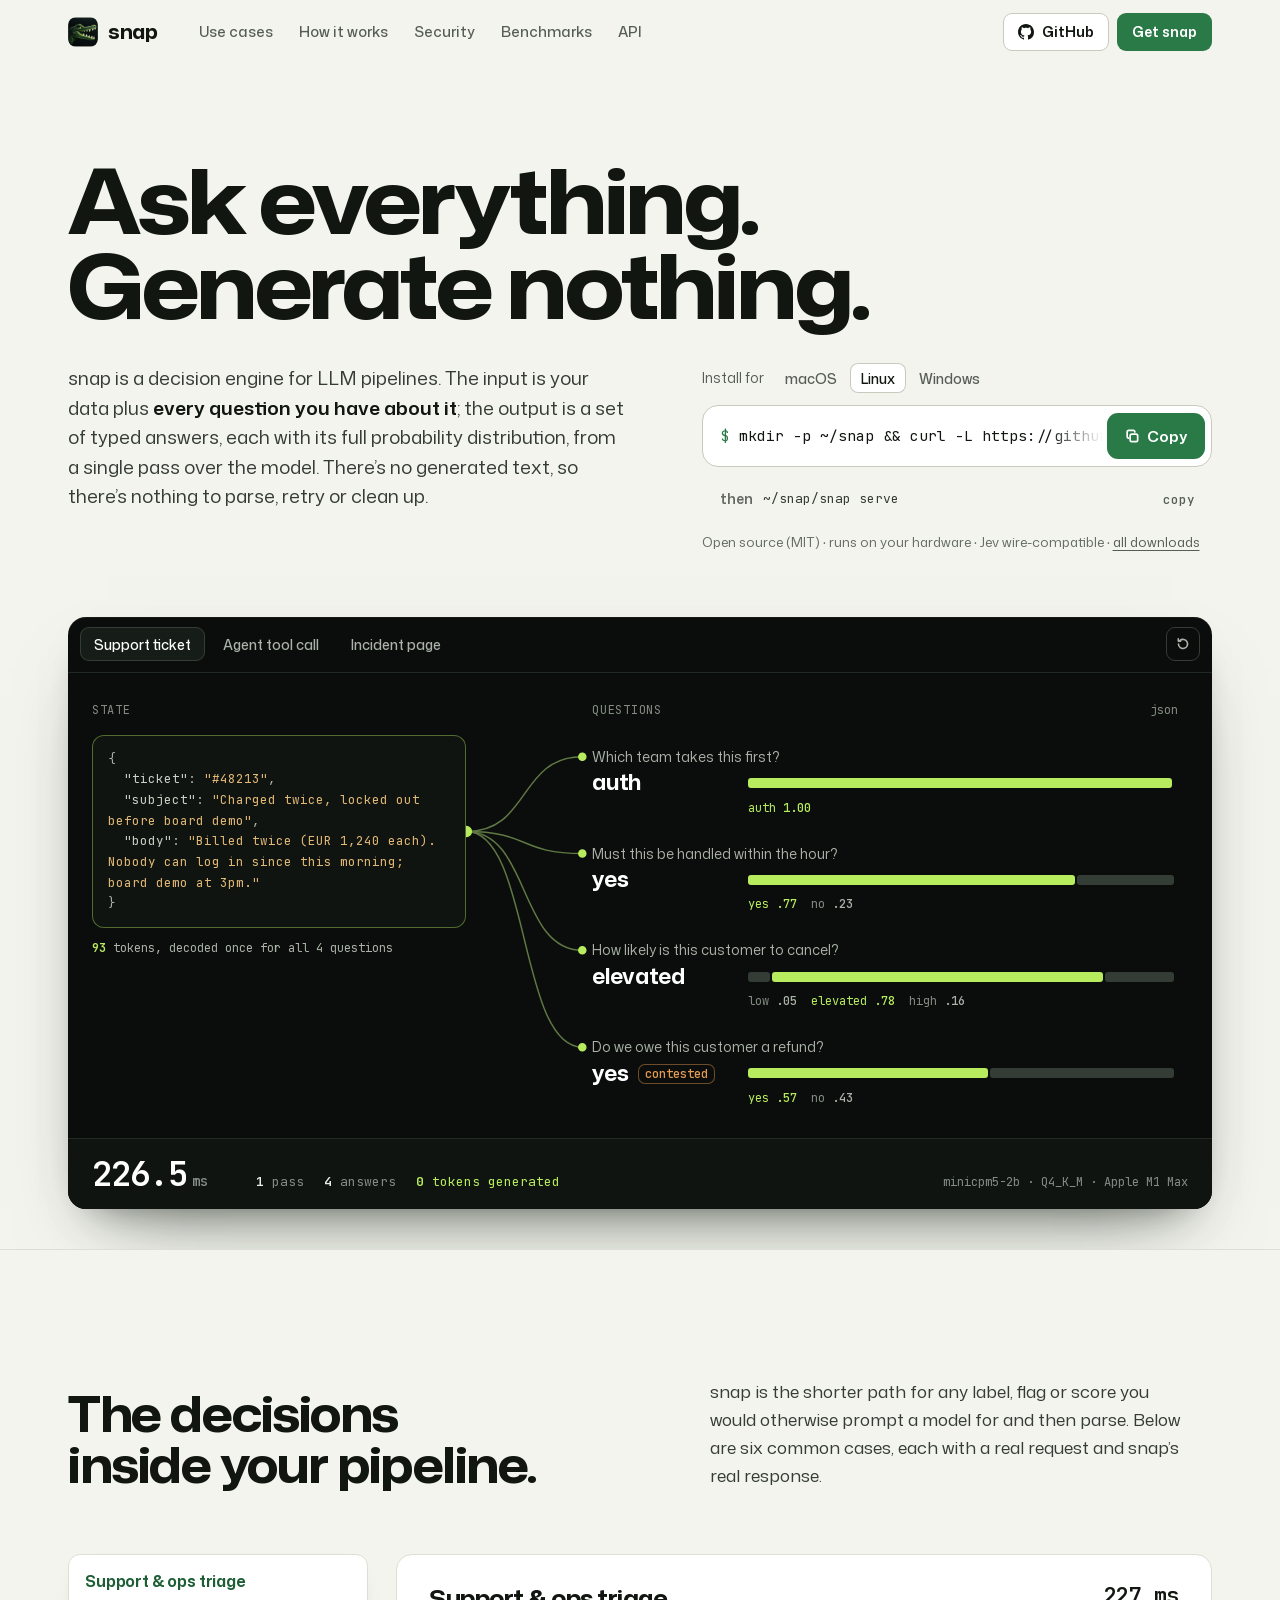
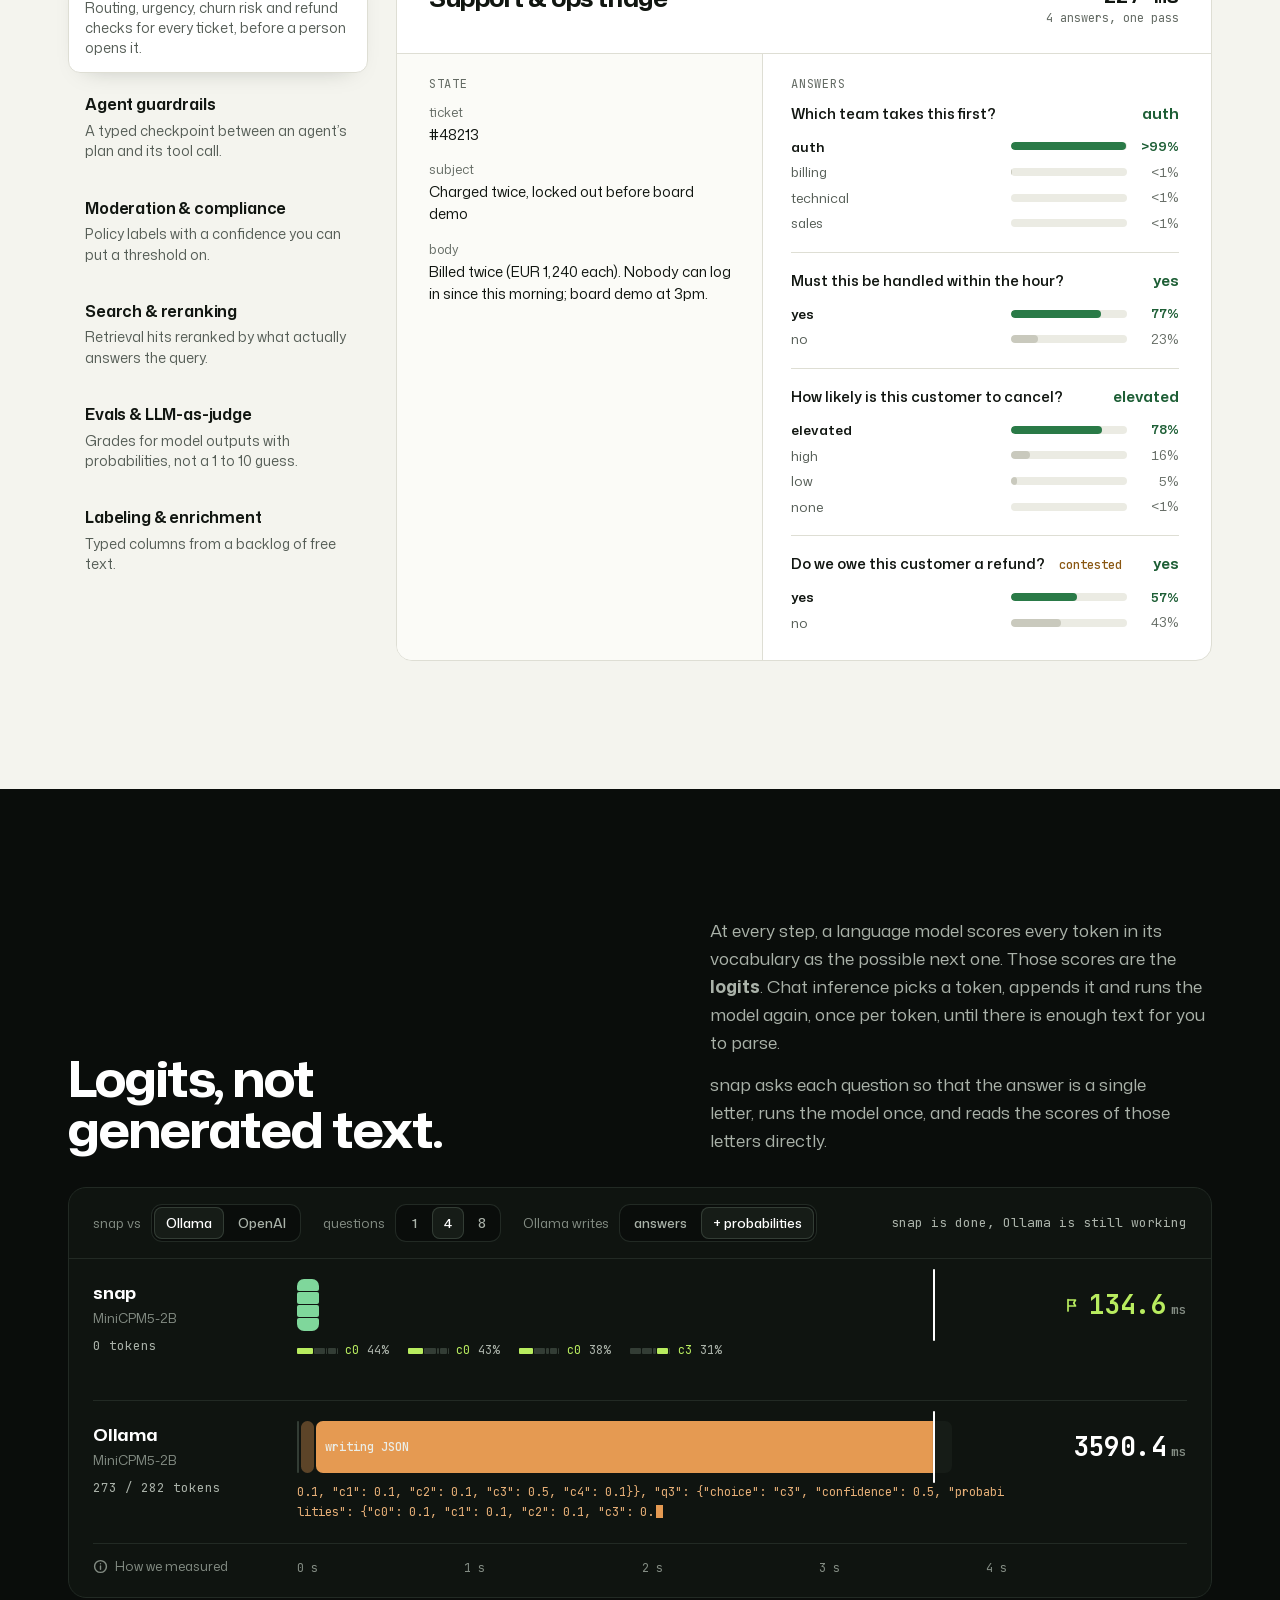
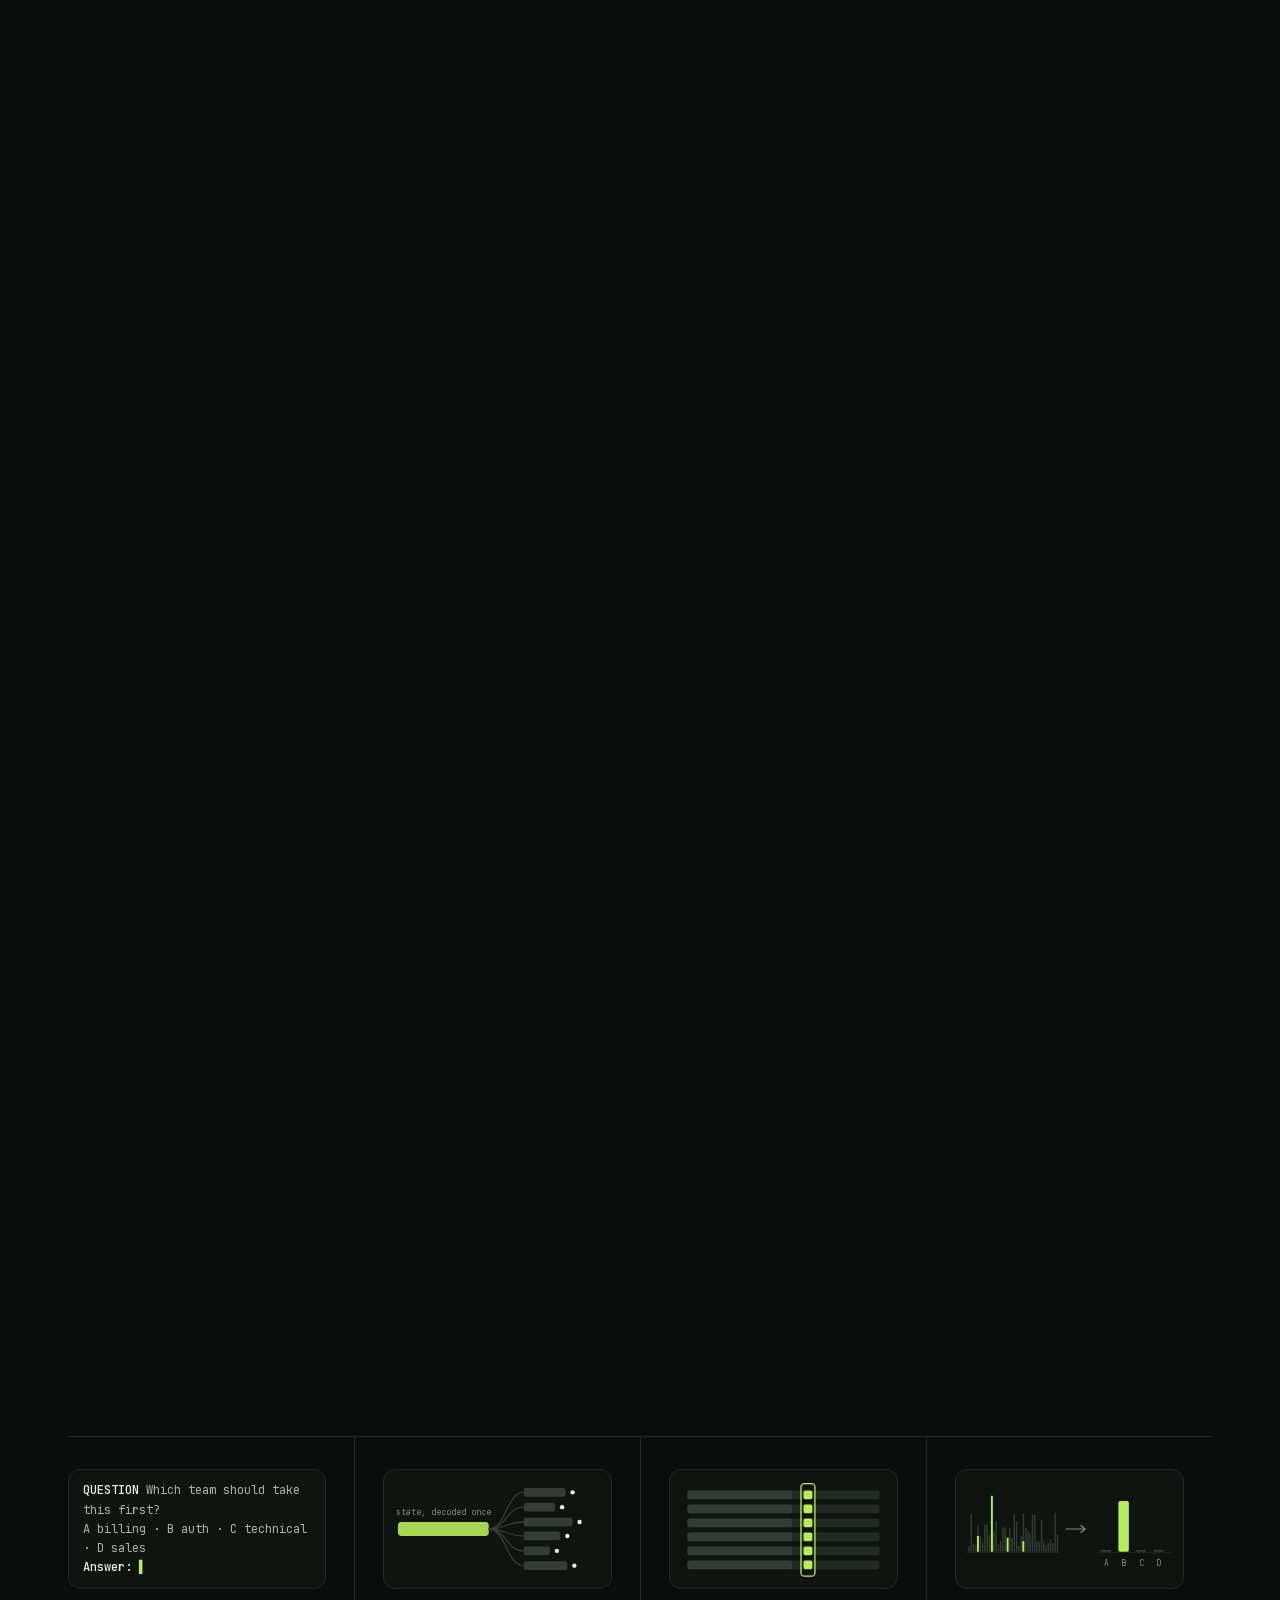
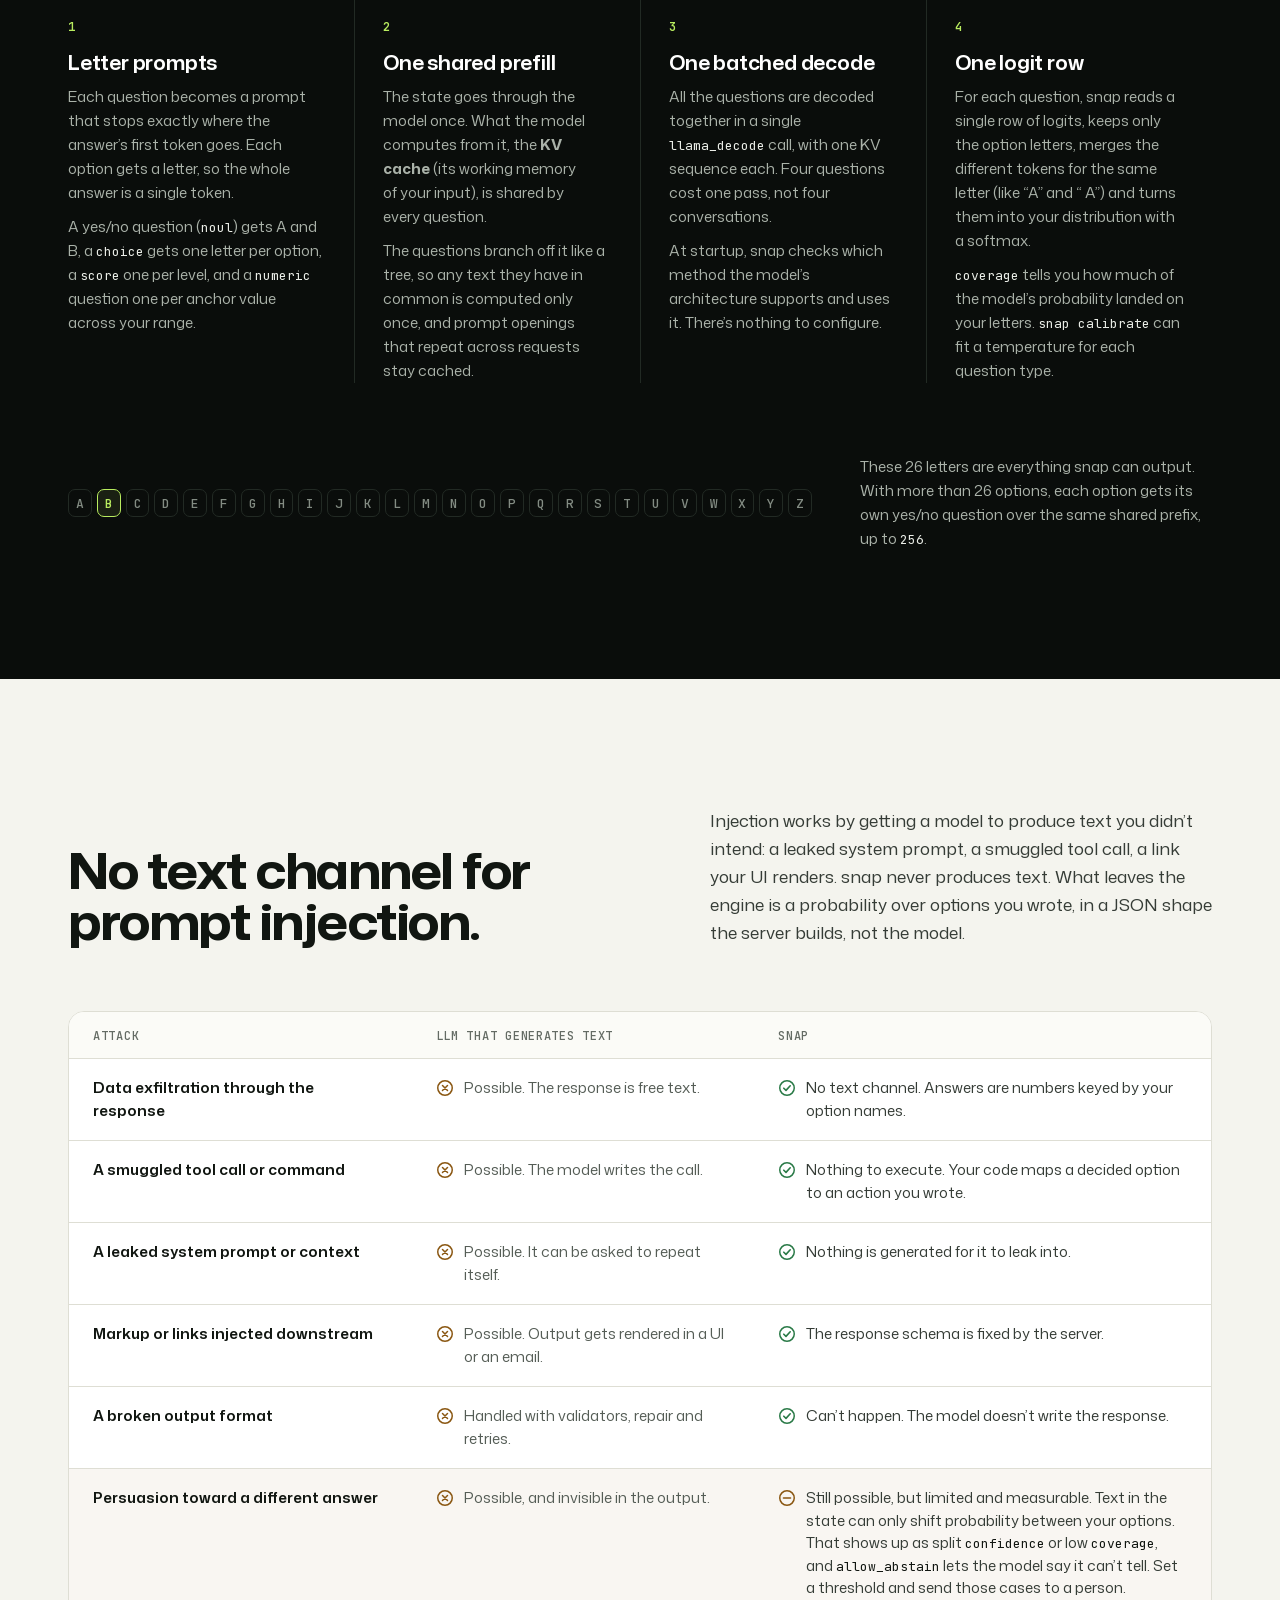
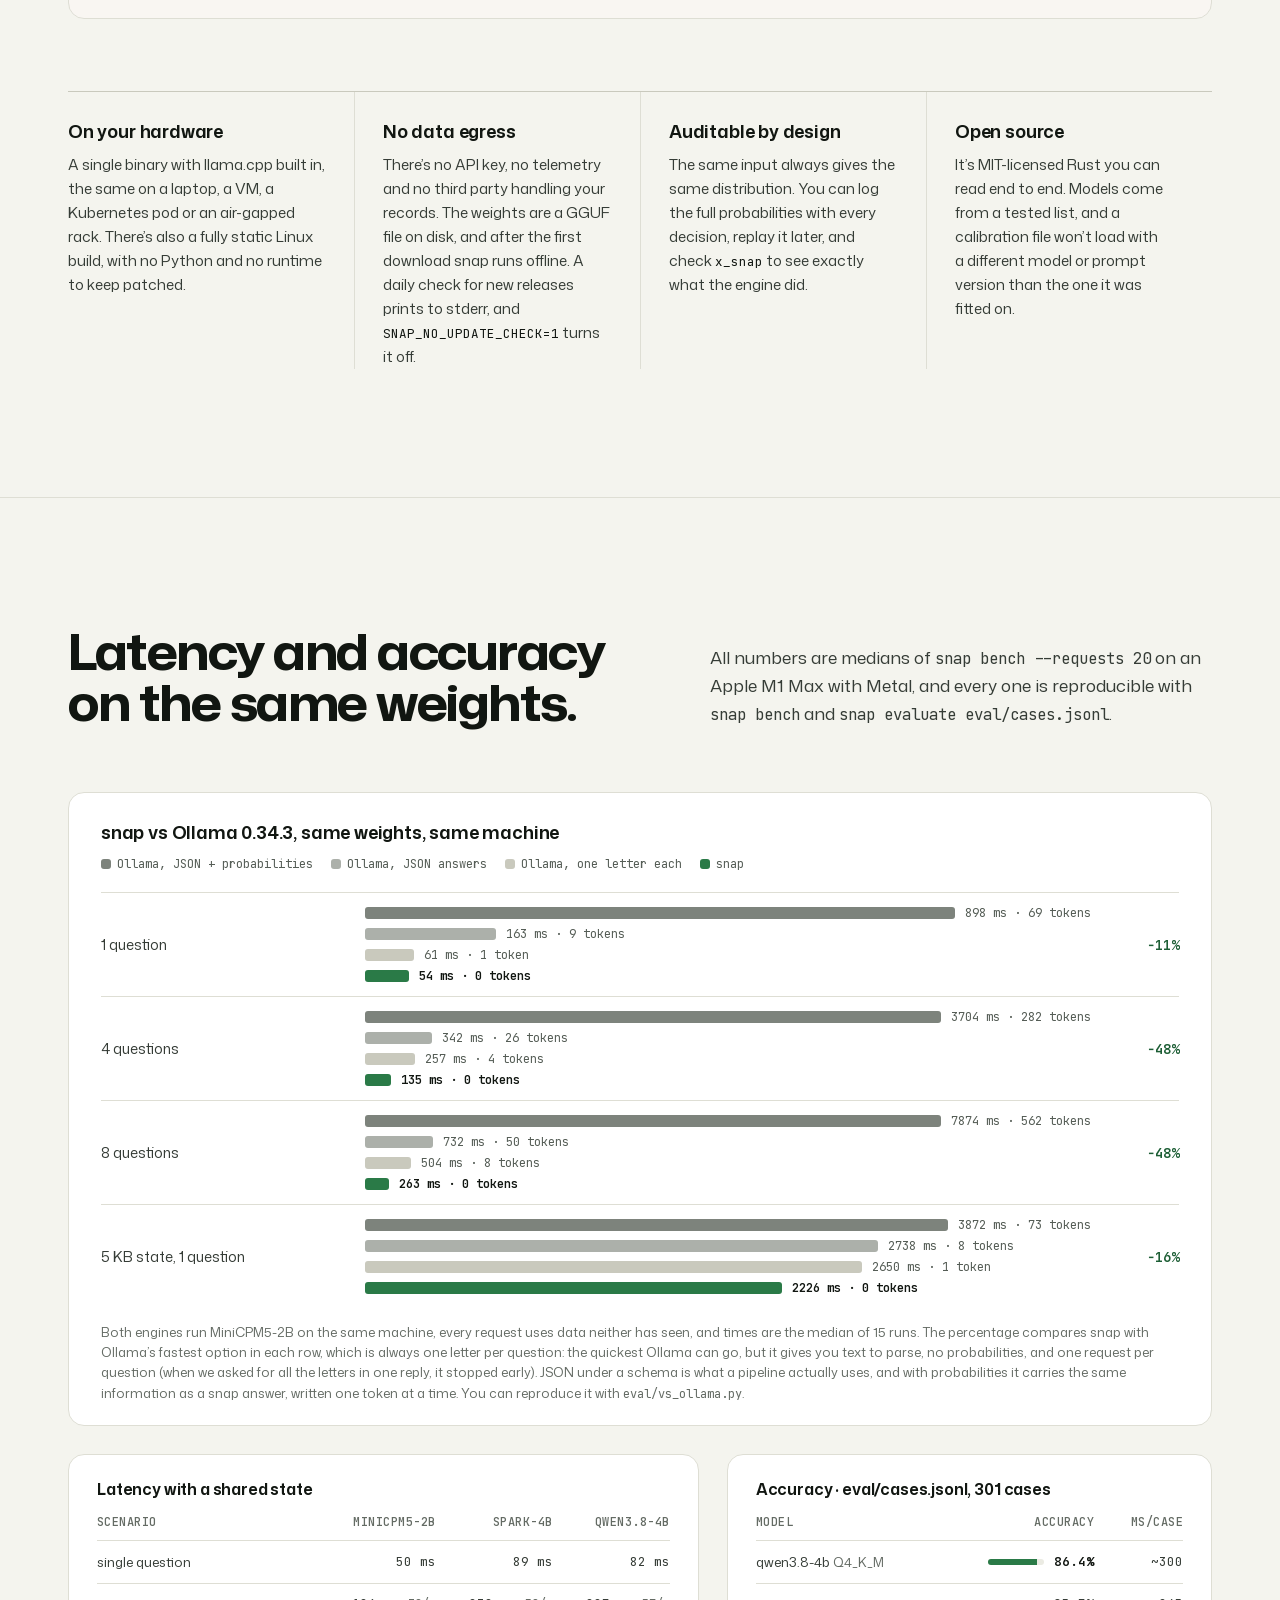
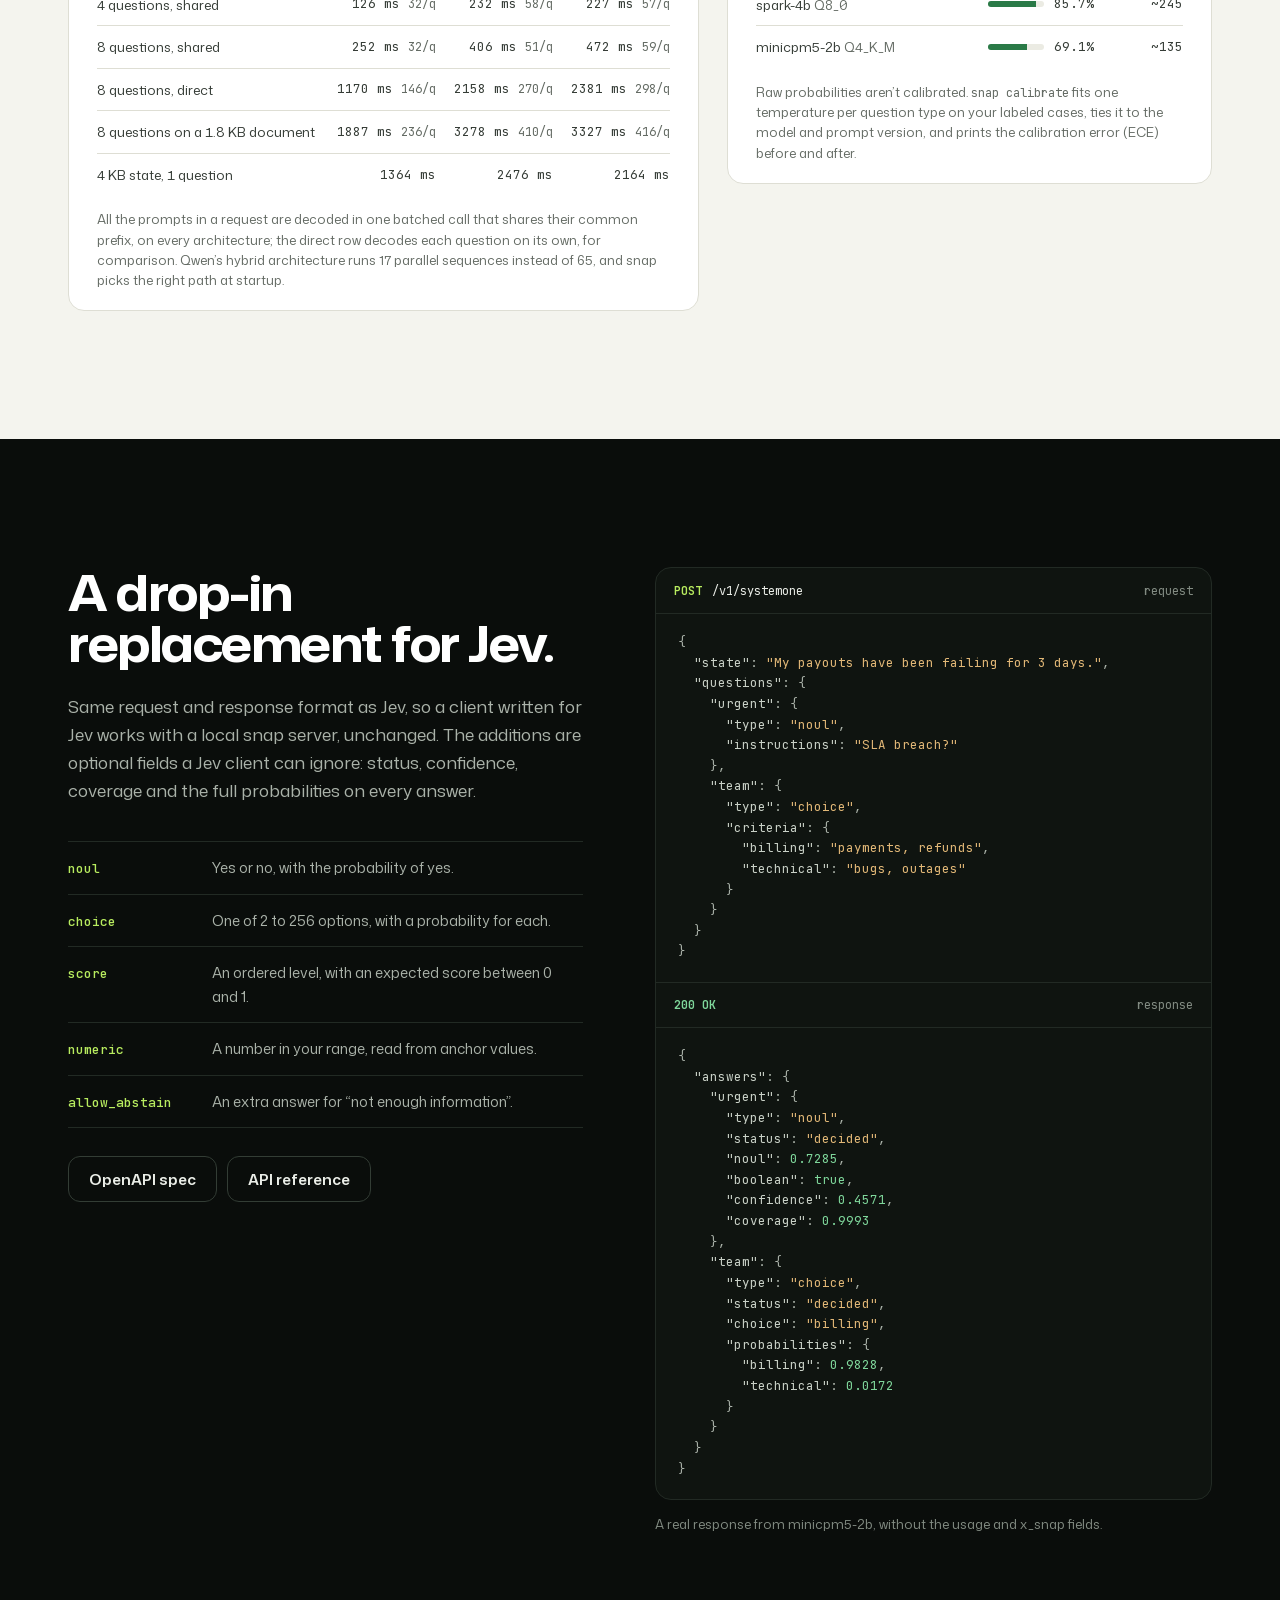
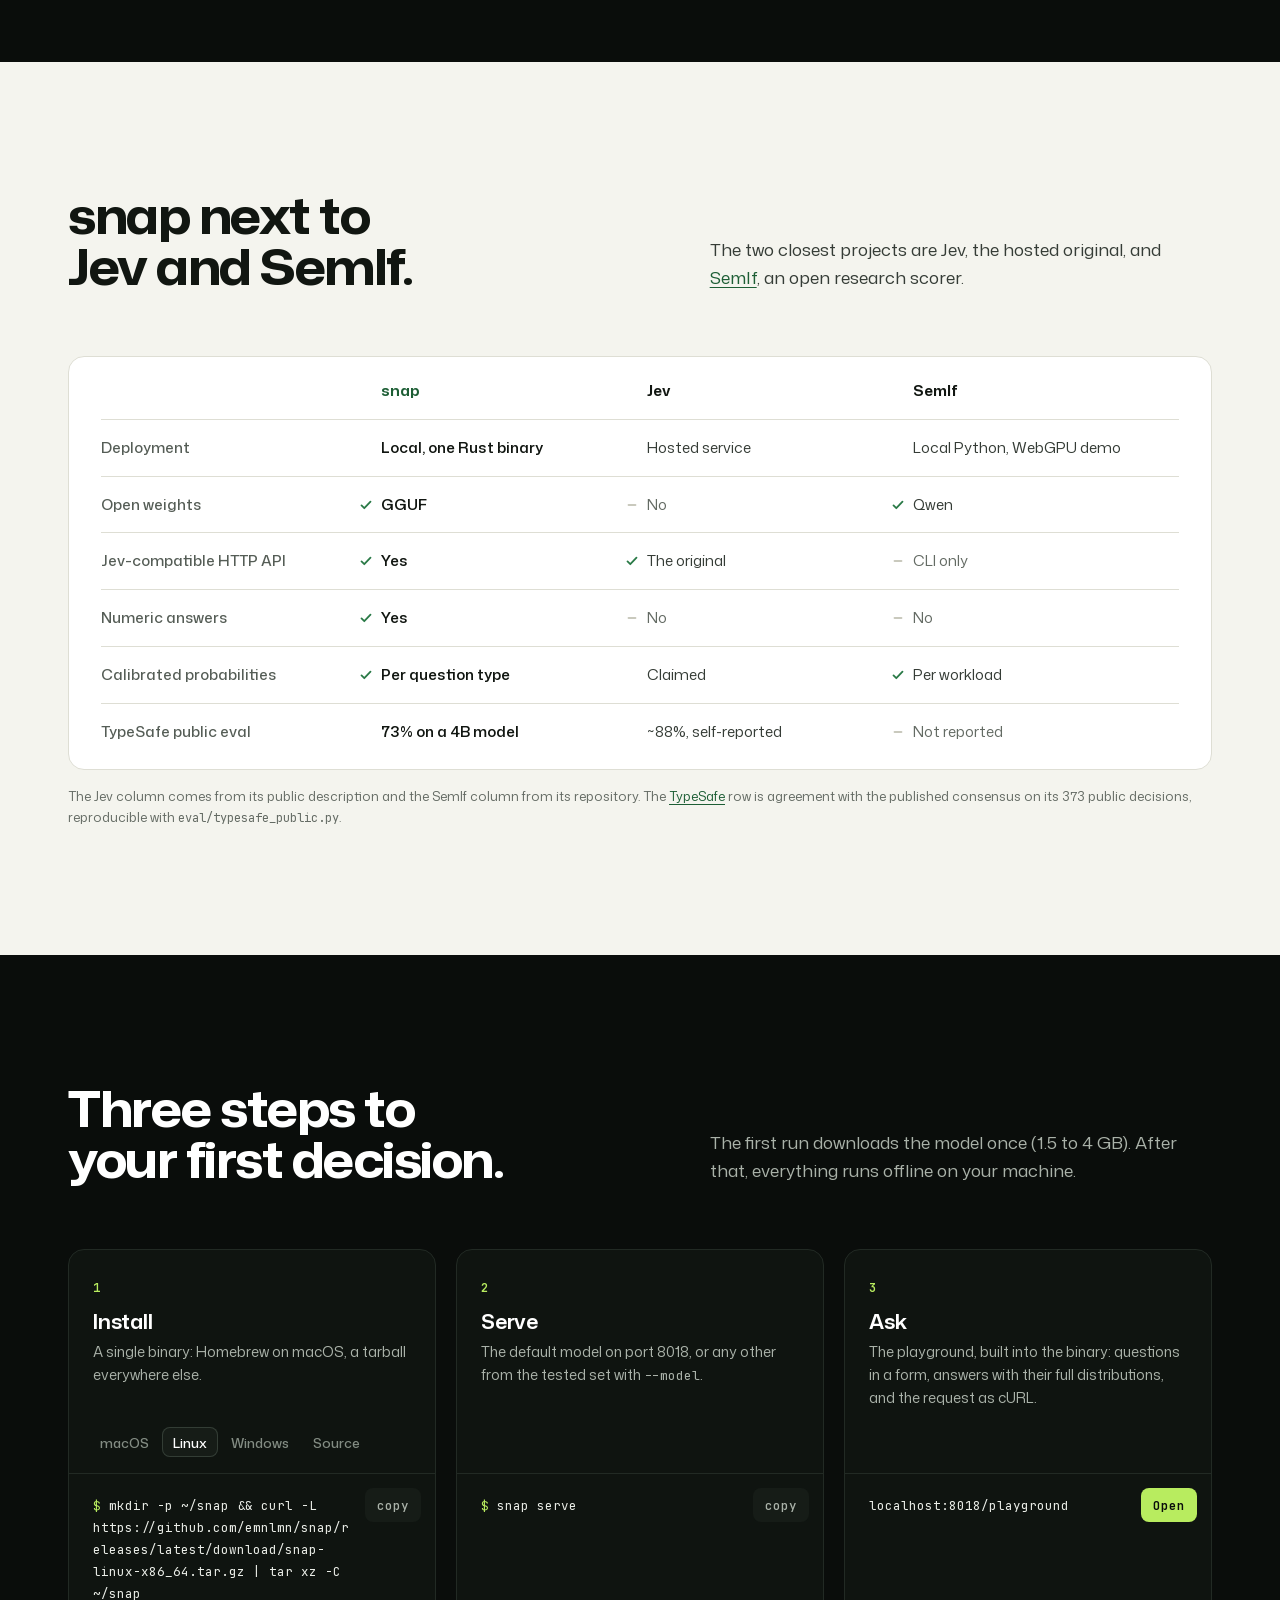
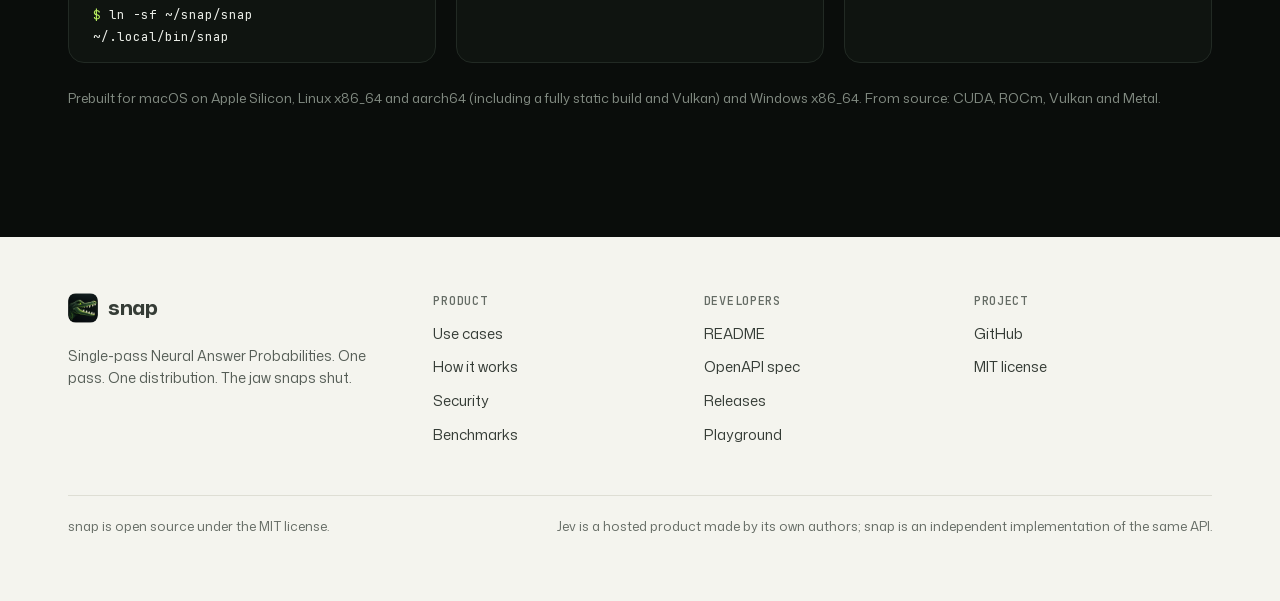
==== docs/index.html @ 2d5bb073 "site: accuracy on the merged eval/cases.jsonl — one column of real numbers, not base/edge tiers" ====
<!doctype html>
<html lang="en">
<head>
<meta charset="utf-8">
<meta name="viewport" content="width=device-width, initial-scale=1">
<meta name="color-scheme" content="light">
<meta name="theme-color" content="#f4f4ee">
<title>snap · Ask everything. Generate nothing.</title>
<meta name="description" content="snap is a local decision engine for LLM pipelines: typed answers to every question about your data, each with a full probability distribution, from a single pass and with no generated text. Jev-compatible and open source.">
<meta property="og:title" content="snap · Ask everything. Generate nothing.">
<meta property="og:description" content="Typed decisions from one pass over the model. Every answer is a probability distribution, nothing is generated, everything runs on your hardware.">
<meta property="og:image" content="https://emnlmn.github.io/snap/logo.png">
<meta property="og:type" content="website">
<link rel="icon" type="image/png" href="logo.png">
<link rel="preload" href="fonts/mona-sans-latin.woff2" as="font" type="font/woff2" crossorigin>
<link rel="preload" href="fonts/jetbrains-mono-latin.woff2" as="font" type="font/woff2" crossorigin>
<style>
@font-face {
  font-family: "Mona Sans";
  src: url("fonts/mona-sans-latin.woff2") format("woff2");
  font-weight: 200 900; font-stretch: 75% 125%; font-display: swap;
}
@font-face {
  font-family: "JetBrains Mono";
  src: url("fonts/jetbrains-mono-latin.woff2") format("woff2");
  font-weight: 400 700; font-display: swap;
}

:root {
  --paper: #f4f4ee;
  --paper-2: #ebebe3;
  --white: #ffffff;
  --line: #deded4;
  --line-hi: #c9c9bd;
  --text: #111611;
  --soft: #353c36;
  --muted: #555d56;
  --faint: #646b64;
  --green: #2a7a47;
  --green-deep: #1d5e35;
  --wash: color-mix(in srgb, var(--green) 9%, transparent);
  --edge: color-mix(in srgb, var(--green) 38%, transparent);
  --amber: #8a5712;
  --ink: #0a0d0b;
  --ink-2: #0f1410;
  --ink-3: #161c17;
  --ink-line: #222a24;
  --ink-hi: #333d35;
  --ink-text: #eaede7;
  --ink-soft: #aab2a9;
  --ink-faint: #838c83;
  --lime: #b8ec5f;
  --mint: #7fd79b;
  --sand: #e2b877;
  --heat: #e59a52;
  --sans: "Mona Sans", -apple-system, BlinkMacSystemFont, "Segoe UI", system-ui, sans-serif;
  --mono: "JetBrains Mono", ui-monospace, "SF Mono", Menlo, Consolas, monospace;
  --g: 28px;
  --ease: cubic-bezier(.16, 1, .3, 1);
}

* { box-sizing: border-box; }
html { scroll-behavior: smooth; scroll-padding-top: 72px; }
body {
  margin: 0; background: var(--paper); color: var(--text);
  font: 400 16px/1.6 var(--sans); font-stretch: 100%;
  -webkit-font-smoothing: antialiased; text-rendering: optimizeLegibility;
}
h1, h2, h3, p, ol, ul, dl, dd, figure, pre { margin: 0; }
ul, ol { padding: 0; list-style: none; }
a { color: var(--green-deep); text-underline-offset: 3px; text-decoration-thickness: 1px; }
a:hover { color: var(--green); }
code, pre, kbd { font-family: var(--mono); }
code { font-size: .9em; }
button { font: inherit; color: inherit; }
::selection { background: color-mix(in srgb, var(--green) 24%, transparent); color: var(--text); }
.ink ::selection, .console ::selection { background: color-mix(in srgb, var(--lime) 30%, transparent); color: #fff; }
:focus-visible { outline: 2px solid var(--green); outline-offset: 3px; border-radius: 6px; }
.ink :focus-visible, .console :focus-visible { outline-color: var(--lime); }
* { scrollbar-width: thin; scrollbar-color: var(--line-hi) transparent; }
.ink *, .console * { scrollbar-color: var(--ink-hi) transparent; }
::-webkit-scrollbar { width: 10px; height: 10px; }
::-webkit-scrollbar-thumb { background: var(--line-hi); border-radius: 10px; border: 3px solid transparent; background-clip: padding-box; }
.ink ::-webkit-scrollbar-thumb, .console ::-webkit-scrollbar-thumb { background-color: var(--ink-hi); }
::-webkit-scrollbar-track { background: transparent; }
.sr { position: absolute; width: 1px; height: 1px; overflow: hidden; clip: rect(0 0 0 0); white-space: nowrap; }
[hidden] { display: none !important; }

.wrap { max-width: 1200px; margin: 0 auto; padding: 0 var(--g); }
.num { font-variant-numeric: tabular-nums; }

/* type */
h1 {
  font-weight: 740; font-stretch: 116%;
  font-size: clamp(2.8rem, 7vw, 6rem); line-height: .95; letter-spacing: -.035em;
}
h2 {
  font-weight: 710; font-stretch: 112%;
  font-size: clamp(2rem, 3.9vw, 3.3rem); line-height: 1.02; letter-spacing: -.03em;
  text-wrap: balance;
}
h3 { font-weight: 640; font-size: 18px; line-height: 1.3; letter-spacing: -.01em; }
.lede { font-size: 19px; line-height: 1.55; color: var(--soft); text-wrap: pretty; }
.sub { font-size: 17.5px; line-height: 1.6; color: var(--soft); max-width: 44rem; text-wrap: pretty; }
.ink .sub, .ink .lede { color: var(--ink-soft); }
.head { display: grid; grid-template-columns: minmax(0, 1.15fr) minmax(0, 1fr); gap: 28px 64px; align-items: end; margin-bottom: 64px; }
.head .sub { justify-self: end; }
.note { font-size: 13px; line-height: 1.55; color: var(--faint); text-wrap: pretty; }
.ink .note { color: var(--ink-faint); }
.note code { font-size: 12px; }

/* buttons */
.btn {
  display: inline-flex; align-items: center; justify-content: center; gap: 8px;
  height: 46px; padding: 0 20px; border-radius: 12px; border: 1px solid transparent;
  font: 620 15px/1 var(--sans); text-decoration: none; cursor: pointer; white-space: nowrap;
  transition: background .18s, border-color .18s, color .18s, transform .18s var(--ease);
}
.btn:active { transform: translateY(1px); }
.btn svg { width: 16px; height: 16px; flex: none; }
.btn.primary { background: var(--green); color: #fff; }
.btn.primary:hover { background: var(--green-deep); color: #fff; }
.btn.ghost { background: var(--white); border-color: var(--line-hi); color: var(--text); }
.btn.ghost:hover { border-color: var(--faint); color: var(--text); }
.ink .btn.primary { background: var(--lime); color: var(--ink); }
.ink .btn.primary:hover { background: #cdf585; color: var(--ink); }
.ink .btn.ghost { background: transparent; border-color: var(--ink-hi); color: var(--ink-text); }
.ink .btn.ghost:hover { border-color: var(--ink-soft); color: #fff; }

/* ---------- nav ---------- */
.top {
  position: sticky; top: 0; z-index: 20;
  background: color-mix(in srgb, var(--paper) 86%, transparent);
  backdrop-filter: saturate(1.4) blur(10px); -webkit-backdrop-filter: saturate(1.4) blur(10px);
  border-bottom: 1px solid transparent; transition: border-color .2s;
}
.top.scrolled { border-bottom-color: var(--line); }
.top .wrap { display: flex; align-items: center; height: 64px; gap: 8px; }
.brand { display: inline-flex; align-items: center; gap: 10px; color: var(--text); text-decoration: none; margin-right: 22px; }
.brand img { width: 30px; height: 30px; border-radius: 8px; display: block; }
.brand span { font-weight: 720; font-stretch: 112%; font-size: 19px; letter-spacing: -.02em; }
.brand:hover { color: var(--text); }
.top nav { display: flex; gap: 2px; }
.top nav a {
  padding: 7px 12px; border-radius: 8px; font-size: 14.5px; font-weight: 500;
  color: var(--muted); text-decoration: none; transition: color .15s, background .15s;
}
.top nav a:hover { color: var(--text); background: rgba(17, 22, 17, .05); }
.top .right { margin-left: auto; display: flex; gap: 8px; align-items: center; }
.top .btn { height: 38px; padding: 0 14px; font-size: 14px; border-radius: 9px; }
.gh svg { fill: currentColor; }
.top nav { position: relative; }
.top nav a[aria-current] { color: var(--text); }
.nav-ind {
  position: absolute; left: 0; bottom: 1px; height: 2px; width: 100px; border-radius: 1px; transform-origin: left;
  background: var(--green); transform: translateX(var(--x, 0)) scaleX(var(--s, 0)); opacity: 0;
  transition: transform .5s var(--ease), opacity .3s, background .35s;
}
.nav-ind.on { opacity: 1; }
/* over an ink band the bar joins the ink zone: the zones never mix */
.top { transition: background .35s, border-color .35s; }
.top.on-ink { background: color-mix(in srgb, var(--ink) 86%, transparent); border-bottom-color: var(--ink-line); }
.top.on-ink .brand, .top.on-ink .brand:hover { color: #fff; }
.top.on-ink nav a { color: var(--ink-faint); }
.top.on-ink nav a:hover { color: var(--ink-text); background: rgba(234, 237, 231, .06); }
.top.on-ink nav a[aria-current] { color: #fff; }
.top.on-ink .nav-ind { background: var(--ink-text); }
.top.on-ink .btn.ghost { background: transparent; border-color: var(--ink-hi); color: var(--ink-text); }
.top.on-ink .btn.ghost:hover { border-color: var(--ink-soft); color: #fff; }
.top.on-ink .btn.primary { background: var(--lime); color: var(--ink); }
.top.on-ink .btn.primary:hover { background: #cdf585; }
.top.on-ink :focus-visible { outline-color: var(--lime); }
/* the install CTA follows the reader: once the hero command scrolls away,
   "Get snap" opens into the same copyable command, right-anchored */
.dock { position: relative; height: 38px; width: var(--dw, auto); flex: none; transition: width .55s var(--ease); } /* once per toggle, one nav item: not per frame */
.dock-go, .dock-cmd { position: absolute; top: 0; right: 0; transition: opacity .3s, transform .45s var(--ease), clip-path .55s var(--ease), background .35s, border-color .35s; }
.dock-cmd {
  display: flex; align-items: center; gap: 4px; height: 38px; width: min(21.5rem, calc(100vw - 170px));
  padding: 0 3px 0 12px; border: 1px solid var(--line-hi); border-radius: 11px; background: var(--white);
  opacity: 0; pointer-events: none; clip-path: inset(0 0 0 calc(100% - 96px) round 11px);
}
.dock-cmd code {
  flex: 1; min-width: 0; font-size: 12.5px; color: var(--soft); white-space: nowrap; overflow: hidden;
  -webkit-mask-image: linear-gradient(90deg, #000 82%, transparent); mask-image: linear-gradient(90deg, #000 82%, transparent);
}
.dock-cmd .p { color: var(--green); }
.dock .cp { height: 30px; padding: 0 12px; border-radius: 7px; font-size: 14px; }
.dock.docked .dock-cmd { opacity: 1; pointer-events: auto; clip-path: inset(0 round 11px); }
.dock.docked .dock-go { opacity: 0; transform: scale(.96); pointer-events: none; }
.top.on-ink .dock-cmd { background: var(--ink-3); border-color: var(--ink-hi); }
.top.on-ink .dock-cmd code { color: var(--ink-text); }
.top.on-ink .dock-cmd .p { color: var(--lime); }
.top.on-ink .cp { background: var(--lime); color: var(--ink); }

/* ---------- hero ---------- */
.hero { padding: 92px 0 40px; overflow: hidden; }
.hero h1 { max-width: 13ch; }
.hero-row {
  margin-top: 36px;
  display: grid; grid-template-columns: minmax(0, 1.1fr) minmax(0, 1fr); gap: 32px 72px; align-items: start;
}
.hero .lede { max-width: 36rem; }
.hero .lede b { color: var(--text); font-weight: 620; }
.cta { display: flex; gap: 10px; flex-wrap: wrap; }
.cmd {
  display: flex; align-items: center; gap: 4px;
  background: var(--white); border: 1px solid var(--line); border-radius: 12px;
  padding: 5px 5px 5px 14px; max-width: 30rem;
}
.cmd code {
  flex: 1; min-width: 0; font-size: 13px; line-height: 34px; color: var(--soft);
  white-space: nowrap; overflow-x: auto; scrollbar-width: none;
}
.cmd code::-webkit-scrollbar { display: none; }
.cmd .p { color: var(--green); user-select: none; }
.copy {
  flex: none; height: 34px; padding: 0 12px; border: 0; border-radius: 8px;
  background: var(--paper); color: var(--muted); font: 500 12.5px var(--mono); cursor: pointer;
  transition: background .15s, color .15s;
}
.copy:hover { background: var(--paper-2); color: var(--text); }
.micro { font-size: 13.5px; color: var(--faint); }
.micro a { color: var(--muted); }
.get { display: grid; grid-template-columns: minmax(0, 1fr); gap: 12px; }
.get-os { display: flex; align-items: center; flex-wrap: wrap; gap: 2px; font-size: 14px; color: var(--muted); }
.get-os > span { margin-right: 8px; }
.get-os button {
  height: 30px; padding: 0 11px; border: 0; border-radius: 8px; background: transparent;
  font: 500 14px var(--sans); color: var(--muted); cursor: pointer; transition: color .15s, background .15s, box-shadow .15s;
}
.get-os button:hover { color: var(--text); background: rgba(17, 22, 17, .05); }
.get-os button[aria-pressed="true"] { color: var(--text); background: var(--white); box-shadow: inset 0 0 0 1px var(--line-hi); }
.cmd.big { max-width: none; padding: 6px 6px 6px 18px; border-radius: 16px; border-color: var(--line-hi); }
.cmd.big code { font-size: 14.5px; line-height: 48px; color: var(--text); }
.cmd.over code { -webkit-mask-image: linear-gradient(90deg, #000 86%, transparent); mask-image: linear-gradient(90deg, #000 86%, transparent); }
.cp {
  flex: none; display: inline-flex; align-items: center; justify-content: center; gap: 7px;
  height: 46px; padding: 0 18px; border: 0; border-radius: 11px; background: var(--green); color: #fff;
  font: 620 15px var(--sans); cursor: pointer; transition: background .18s, color .18s, transform .18s var(--ease);
}
.cp:hover { background: var(--green-deep); }
.cp:active { transform: translateY(1px); }
.cp svg { width: 15px; height: 15px; flex: none; fill: none; stroke: currentColor; stroke-width: 1.8; stroke-linecap: round; stroke-linejoin: round; }
.cp .cp-ok, .cp.ok .cp-t { display: none; }
.cp.ok .cp-ok { display: inline; }
.dl { justify-self: start; height: 56px; padding: 0 22px; font-size: 16px; border-radius: 16px; }
.dl svg { fill: none; stroke: currentColor; stroke-width: 1.8; stroke-linecap: round; stroke-linejoin: round; }
/* the step after install is always in view; copying the install lights it */
.then {
  display: flex; align-items: center; gap: 10px; min-height: 40px; padding: 3px 5px 3px 18px;
  border-radius: 11px; font-size: 14px; color: var(--muted); transition: background .5s var(--ease);
}
.then b { flex: none; font-weight: 600; color: var(--faint); transition: color .3s; }
.then code { flex: 1; min-width: 0; font-size: 13px; color: var(--soft); white-space: nowrap; overflow: hidden; text-overflow: ellipsis; }
.then .copy { background: transparent; }
.then .copy:hover { background: var(--paper-2); }
.got .then { background: var(--wash); }
.got .then b { color: var(--green-deep); }
.ink .cmd { background: var(--ink-3); border-color: var(--ink-hi); }
.ink .cmd code { color: var(--ink-text); }
.ink .cmd .p { color: var(--lime); }
.ink .cp { background: var(--lime); color: var(--ink); }
.ink .cp:hover { background: #cdf585; }
.ink .micro { color: var(--ink-faint); }
.ink .micro a { color: var(--ink-soft); }

/* ---------- console (hero demo) ---------- */
.stage { margin-top: 64px; position: relative; }
.console {
  background: var(--ink); color: var(--ink-text);
  border-radius: 18px; overflow: hidden; position: relative;
  box-shadow: 0 1px 0 rgba(255,255,255,.05) inset, 0 40px 80px -40px rgba(10, 30, 16, .55), 0 18px 36px -24px rgba(10, 13, 11, .5);
}
.c-bar {
  display: flex; align-items: center; gap: 12px;
  height: 56px; padding: 0 12px; border-bottom: 1px solid var(--ink-line);
}
.c-tabs { display: flex; gap: 4px; min-width: 0; overflow-x: auto; scrollbar-width: none; }
.c-tabs::-webkit-scrollbar { display: none; }
.tab {
  flex: none; height: 34px; padding: 0 14px; border: 0; border-radius: 9px; background: transparent;
  font: 500 14px var(--sans); color: var(--ink-soft); cursor: pointer; transition: color .15s, background .15s;
}
.tab:hover { color: var(--ink-text); background: var(--ink-2); }
.tab[aria-selected="true"] { color: #fff; background: var(--ink-3); box-shadow: inset 0 0 0 1px var(--ink-hi); }
.c-replay {
  margin-left: auto; flex: none; display: grid; place-items: center; width: 34px; height: 34px;
  border: 1px solid var(--ink-hi); border-radius: 9px; background: transparent; color: var(--ink-soft);
  cursor: pointer; transition: border-color .15s, background .15s, color .15s;
}
.c-replay:hover { border-color: var(--ink-soft); background: var(--ink-2); color: #fff; }
.c-replay svg { width: 14px; height: 14px; fill: none; stroke: currentColor; stroke-width: 1.8; stroke-linecap: round; stroke-linejoin: round; }
.c-body {
  display: grid; grid-template-columns: minmax(0, 4.4fr) 112px minmax(0, 7fr);
  position: relative; min-height: 440px;
}
.c-label {
  display: flex; align-items: center; gap: 10px; min-height: 26px; margin: 0 0 12px;
  font: 12px var(--mono); letter-spacing: .06em; text-transform: uppercase; color: var(--ink-faint);
}
.c-state { grid-column: 1; padding: 24px 0 24px 24px; display: flex; flex-direction: column; min-width: 0; position: relative; }
.c-src { position: relative; overflow: hidden; padding: 14px 16px; border-radius: 12px; background: var(--ink-2); box-shadow: inset 0 0 0 1px var(--ink-line); transition: box-shadow .4s; }
.c-once { margin-top: 12px; font: 12px var(--mono); color: var(--ink-faint); transition: color .4s; }
.c-once b { color: var(--ink-soft); font-weight: 600; transition: color .4s; }
.json { font: 12.5px/1.65 var(--mono); color: var(--ink-soft); white-space: pre-wrap; overflow-wrap: anywhere; }
.json .k { color: #c9d1c7; }
.json .s { color: var(--sand); }
.json .n, .json .b { color: var(--mint); }
.scan {
  position: absolute; left: 0; right: 0; top: 0; height: 56px; pointer-events: none; opacity: 0;
  background: linear-gradient(180deg, transparent, color-mix(in srgb, var(--lime) 14%, transparent));
  border-bottom: 2px solid var(--lime);
}
.console.prefill .c-src, .console.done .c-src { box-shadow: inset 0 0 0 1px color-mix(in srgb, var(--lime) 40%, transparent); }
.console.done .c-once, .console.prefill .c-once { color: var(--ink-soft); }
.console.done .c-once b, .console.prefill .c-once b { color: var(--lime); }

.c-fan { position: absolute; inset: 0; width: 100%; height: 100%; pointer-events: none; overflow: visible; transition: opacity .3s; }
.c-fan path { fill: none; stroke-linecap: round; }
.c-fan .th { stroke: var(--ink-hi); stroke-width: 1.5; transition: stroke .3s, stroke-width .3s; }
.c-fan .cm { stroke: var(--lime); stroke-width: 2.5; opacity: 0; filter: drop-shadow(0 0 4px color-mix(in srgb, var(--lime) 70%, transparent)); }
.c-fan circle { fill: var(--ink); stroke: var(--ink-hi); stroke-width: 1.5; transition: fill .3s, stroke .3s; }
.console.done .c-fan .th { stroke: color-mix(in srgb, var(--lime) 34%, var(--ink-hi)); }
.console.done .c-fan circle, .console.prefill .c-fan circle.o { fill: var(--lime); stroke: var(--lime); }
.c-fan .th.hot { stroke: var(--lime) !important; stroke-width: 2; }
.console.show-json .c-fan { opacity: 0; }

.c-res { grid-column: 3; padding: 24px 24px 20px 0; min-width: 0; display: flex; flex-direction: column; }
.c-res .c-label { padding-left: 14px; }
.c-json-t {
  margin-left: auto; height: 26px; padding: 0 10px; border: 0; border-radius: 7px; background: transparent;
  font: 12px var(--mono); letter-spacing: 0; text-transform: none; color: var(--ink-faint); cursor: pointer;
}
.c-json-t:hover { color: var(--ink-text); background: var(--ink-2); }
.c-json-t[aria-pressed="true"] { background: var(--ink-3); color: var(--ink-text); }
#c-json { max-height: 380px; overflow-y: auto; }
.answers { display: grid; gap: 4px; }
.a-row {
  display: grid; grid-template-columns: minmax(0, 8.5rem) minmax(0, 1fr); gap: 4px 20px; align-items: center;
  padding: 12px 14px; border-radius: 12px; transition: background .2s;
}
.a-row:hover, .a-row:focus-visible { background: var(--ink-2); }
.a-row:focus-visible { outline-offset: -2px; }
.a-ask { grid-column: 1 / -1; font-size: 14px; line-height: 1.4; color: var(--ink-soft); text-wrap: pretty; }
.a-val {
  min-width: 0; font-weight: 680; font-stretch: 108%; font-size: 21px; line-height: 1.2; letter-spacing: -.015em; color: #fff;
  overflow: hidden; text-overflow: ellipsis; white-space: nowrap;
  transition: opacity .14s, transform .22s var(--ease), filter .22s var(--ease);
}
.a-dist { display: flex; gap: 2px; height: 10px; }
.a-dist i {
  flex: var(--p) 1 0; min-width: 0; border-radius: 3px; background: var(--ink-hi);
  transition: flex-grow .32s var(--ease), background .2s;
}
.a-dist i.w { background: var(--lime); }
.a-dist i.z { flex-grow: 0; margin-left: -2px; }
.a-leg { grid-column: 2; display: flex; flex-wrap: wrap; gap: 0 14px; font: 12px var(--mono); color: var(--ink-faint); font-variant-numeric: tabular-nums; transition: opacity .14s; }
.a-leg span { white-space: nowrap; }
.a-leg b { font-weight: 500; color: var(--ink-soft); }
.a-leg .w, .a-leg .w b { color: var(--lime); }
.a-st {
  display: inline-block; margin-left: 10px; padding: 1px 7px; vertical-align: 3px; border-radius: 7px;
  box-shadow: inset 0 0 0 1px color-mix(in srgb, var(--heat) 45%, transparent);
  font: 500 12px/1.5 var(--mono); letter-spacing: 0; color: var(--heat);
}
.pending .a-val { opacity: 0; transform: translateY(6px); filter: blur(4px); }
.pending .a-leg { opacity: 0; }
.pending .a-dist i { flex-grow: 1 !important; margin-left: 0; background: var(--ink-line); }

.c-foot {
  display: flex; flex-wrap: wrap; align-items: baseline; gap: 8px 24px;
  padding: 18px 24px; border-top: 1px solid var(--ink-line); background: var(--ink-2);
}
.clock { font: 640 34px/1 var(--mono); color: #fff; font-variant-numeric: tabular-nums; letter-spacing: -.03em; min-width: 7ch; }
.clock small { font-size: 14px; color: var(--ink-faint); font-weight: 500; margin-left: 5px; letter-spacing: 0; }
.facts { display: flex; flex-wrap: wrap; gap: 4px 20px; font: 13px var(--mono); color: var(--ink-faint); }
.facts b { color: var(--ink-text); font-weight: 600; }
.facts .zero, .facts .zero b { color: var(--lime); }
.c-meta { margin-left: auto; font: 12px var(--mono); color: var(--ink-faint); white-space: nowrap; }

/* ---------- sections ---------- */
section { padding: 128px 0; }
.band { border-top: 1px solid var(--line); }
.ink { background: var(--ink); color: var(--ink-text); }
.ink h2, .ink h3 { color: #fff; }
.ink a { color: var(--mint); }
.ink a:hover { color: var(--lime); }

/* ---------- use cases ---------- */
.uc { display: grid; grid-template-columns: 300px minmax(0, 1fr); gap: 28px; align-items: start; }
.uc-list { display: grid; gap: 4px; position: sticky; top: 88px; }
.uc-tab {
  display: block; width: 100%; text-align: left; border: 1px solid transparent; background: transparent;
  border-radius: 12px; padding: 14px 16px; cursor: pointer; transition: background .15s, border-color .15s;
}
.uc-tab b { display: block; font-weight: 640; font-size: 16px; letter-spacing: -.01em; color: var(--text); }
.uc-tab span { display: block; margin-top: 3px; font-size: 14px; line-height: 1.45; color: var(--muted); }
.uc-tab:hover { background: rgba(17, 22, 17, .04); }
.uc-tab[aria-selected="true"] { background: var(--white); border-color: var(--line); box-shadow: 0 10px 24px -18px rgba(17, 30, 20, .35); }
.uc-tab[aria-selected="true"] b { color: var(--green-deep); }
.uc-panel { background: var(--white); border: 1px solid var(--line); border-radius: 16px; overflow: hidden; }
.uc-top { padding: 28px 32px 24px; border-bottom: 1px solid var(--line); display: grid; grid-template-columns: minmax(0, 1fr) auto; gap: 8px 24px; align-items: start; }
.uc-top h3 { font-size: 24px; font-weight: 700; font-stretch: 108%; letter-spacing: -.02em; }
.uc-top p { display: none; grid-column: 1; color: var(--soft); font-size: 15px; text-wrap: pretty; } /* the selected tab carries it on wide screens */
.uc-stat { grid-row: 1 / span 2; grid-column: 2; text-align: right; font: 12px/1.6 var(--mono); color: var(--faint); white-space: nowrap; }
.uc-stat b { display: block; font: 600 22px/1.2 var(--mono); color: var(--text); letter-spacing: -.02em; }
.uc-grid { display: grid; grid-template-columns: minmax(0, .9fr) minmax(0, 1.1fr); }
.uc-req { padding: 22px 28px 26px 32px; border-right: 1px solid var(--line); background: #fbfbf7; min-width: 0; }
.uc-res { padding: 22px 32px 26px 28px; min-width: 0; }
.lbl { font: 12px var(--mono); letter-spacing: .06em; text-transform: uppercase; color: var(--faint); margin-bottom: 10px; }
/* the state as the fields it holds, not as JSON */
.uc-state { display: grid; gap: 14px; }
.uc-state dt { font-size: 12.5px; color: var(--faint); }
.uc-state dd { margin-top: 2px; font-size: 14.5px; line-height: 1.5; color: var(--text); overflow-wrap: anywhere; }
.uc-state dd span { display: block; }
.uc-state .e { color: var(--faint); font-style: italic; }
.dist + .dist { margin-top: 18px; padding-top: 16px; border-top: 1px solid var(--line); }
.dist-h { display: flex; align-items: baseline; gap: 8px 14px; margin-bottom: 10px; }
.dist-h .q { font-size: 14.5px; font-weight: 560; line-height: 1.4; color: var(--text); text-wrap: pretty; }
.dist-h .st { font: 500 12px var(--mono); color: var(--amber); white-space: nowrap; }
.dist-h .v { margin-left: auto; font-weight: 640; font-size: 15px; color: var(--green-deep); white-space: nowrap; }
.bars { display: grid; gap: 4px; }
.bar { display: grid; grid-template-columns: minmax(0, 13rem) minmax(0, 1fr) 40px; gap: 12px; align-items: center; }
.bar .l { font-size: 13.5px; color: var(--muted); overflow: hidden; text-overflow: ellipsis; white-space: nowrap; }
.bar .tr { height: 8px; background: var(--paper-2); border-radius: 4px; overflow: hidden; }
.bar .tr i { display: block; height: 100%; background: var(--line-hi); border-radius: 4px; width: 0; transition: width .6s var(--ease); }
.bar .p { font-size: 13px; color: var(--faint); text-align: right; font-variant-numeric: tabular-nums; }
.bar.w .l { color: var(--text); font-weight: 600; }
.bar.w .tr i { background: var(--green); }
.bar.w .p { color: var(--green-deep); font-weight: 600; }
.more { font-size: 13px; color: var(--faint); margin-top: 6px; }
.hist-l { display: flex; align-items: flex-end; gap: 3px; height: 44px; }
.hist-l i { flex: 1; height: 2px; min-height: 2px; background: var(--line-hi); border-radius: 2px; transition: height .6s var(--ease); }
.hist-l i.w { background: var(--green); }
.axis { display: flex; justify-content: space-between; margin-top: 6px; font: 12px var(--mono); color: var(--faint); }

/* ---------- how it works: the race ---------- */
/* scroll is the clock: .rc is tall, the stage pins under the nav, and the
   script maps scroll progress onto the measured milliseconds */
.rc { position: relative; }
.rc::after { content: ""; display: block; height: 150vh; } /* the scrub distance: in flow, so sticky can use it */
.rc-stage { position: sticky; top: var(--st, 64px); }
.rc-stage .head { margin-bottom: 32px; }
.rc-panel { border: 1px solid var(--ink-line); border-radius: 18px; background: var(--ink-2); }
.rc-top { display: flex; align-items: center; flex-wrap: wrap; gap: 14px 24px; padding: 16px 24px; border-bottom: 1px solid var(--ink-line); }
.rc-ctl { display: flex; flex-wrap: wrap; gap: 10px 22px; }
.rc-opt { display: flex; align-items: center; gap: 10px; }
.rc-lbl { font-size: 13.5px; color: var(--ink-faint); white-space: nowrap; }
.rc-seg { display: flex; gap: 2px; padding: 3px; border-radius: 11px; background: var(--ink); box-shadow: inset 0 0 0 1px var(--ink-line); }
.rc-seg button {
  height: 32px; min-width: 32px; padding: 0 12px; border: 0; border-radius: 8px; background: transparent;
  font: 500 13.5px var(--sans); color: var(--ink-soft); cursor: pointer; transition: color .15s, background .15s;
}
.rc-seg button:hover { color: #fff; }
.rc-seg button[aria-pressed="true"] { background: var(--ink-3); color: #fff; box-shadow: inset 0 0 0 1px var(--ink-hi); }
/* one slot, three states: the hint, snap already done while the rival works, the verdict */
.rc-slot { margin-left: auto; display: grid; justify-items: end; align-items: center; font: 13px var(--mono); color: var(--ink-soft); }
.rc-slot > * { grid-area: 1 / 1; white-space: nowrap; transition: opacity .3s, transform .45s var(--ease); }
.rc-hint { color: var(--ink-faint); display: inline-flex; align-items: center; gap: 8px; }
.rc-hint svg { width: 12px; height: 12px; fill: none; stroke: currentColor; stroke-width: 1.8; stroke-linecap: round; stroke-linejoin: round; animation: nudge 1.6s var(--ease) infinite; }
@keyframes nudge { 0%, 100% { transform: translateY(-2px); } 50% { transform: translateY(2px); } }
.rc-mid, .rc-delta { opacity: 0; transform: translateY(6px); }
.rc-delta { font-weight: 640; font-size: 24px; letter-spacing: -.02em; color: var(--lime); }
.rc.go .rc-hint, .rc.fin .rc-mid { opacity: 0; transform: translateY(-4px); }
.rc.mid .rc-mid, .rc.fin .rc-delta { opacity: 1; transform: none; }
.rc-lanes { padding: 0 24px; }
.rc-lane { display: grid; grid-template-columns: 11rem minmax(0, 1fr) 9.5rem; gap: 10px 28px; align-items: center; padding: 20px 0; border-bottom: 1px solid var(--ink-line); }
.rc-name { grid-row: 1 / span 2; align-self: start; }
.rc-name b { display: block; font-weight: 680; font-stretch: 108%; font-size: 17px; color: #fff; letter-spacing: -.01em; }
.rc-name span { display: block; margin-top: 2px; font-size: 13px; color: var(--ink-faint); }
.rc-name .rc-tok { margin-top: 8px; font: 12.5px var(--mono); color: var(--ink-soft); font-variant-numeric: tabular-nums; }
.rc-track { position: relative; height: 52px; }
.rc-b {
  position: absolute; top: 0; bottom: 0; left: calc(var(--x) * 1%); width: calc(var(--w) * 1% - 2px);
  border-radius: 7px; background: var(--ink-3); overflow: hidden;
}
.rc-b::after, .rc-b i::after {
  content: ""; position: absolute; inset: 0; background: var(--f);
  transform: scaleX(var(--k, 0)); transform-origin: left;
}
.rc-b span { position: absolute; left: 9px; top: 50%; translate: 0 -50%; z-index: 1; font: 500 12px var(--mono); color: var(--ink-text); white-space: nowrap; }
.gen .ov { --f: var(--ink-hi); }
.gen .st { --f: color-mix(in srgb, var(--heat) 36%, var(--ink-2)); }
.gen .tk { --f: var(--heat); }
.read .bt { background: none; display: flex; flex-direction: column; gap: 1px; min-width: 3px; }
.read .bt i { position: relative; flex: 1; border-radius: 2px; background: var(--ink-3); overflow: hidden; --f: var(--mint); }
.rc-ph { position: absolute; top: -10px; bottom: -10px; left: calc(var(--t, 0) * 1%); width: 2px; margin-left: -1px; border-radius: 1px; background: #fff; }
/* the finish: each lane keeps its own clock, stopped and coloured when it arrives */
.rc-time { justify-self: end; display: flex; align-items: baseline; gap: 5px; font: 640 26px/1 var(--mono); color: #fff; font-variant-numeric: tabular-nums; letter-spacing: -.02em; }
.rc-time small { font-size: 13px; font-weight: 500; color: var(--ink-faint); letter-spacing: 0; }
.rc-time svg { align-self: center; width: 16px; height: 16px; margin-right: 4px; fill: none; stroke: currentColor; stroke-width: 1.7; stroke-linecap: round; stroke-linejoin: round; opacity: 0; transform: translateX(-6px); transition: opacity .3s, transform .45s var(--ease); }
.rc-lane.done .rc-time svg { opacity: 1; transform: none; }
.read.done .rc-time { color: var(--lime); }
.gen.done .rc-time { color: var(--heat); }
/* what each lane hands back: snap's distributions land whole, the rival's JSON types out */
.rc-out, .rc-stream { grid-column: 2; height: 3.3em; font: 12px/1.65 var(--mono); }
.rc-out { display: flex; flex-wrap: wrap; align-content: flex-start; gap: 3px 20px; color: var(--lime); opacity: 0; transform: translateY(4px); transition: opacity .3s, transform .45s var(--ease); }
.read.done .rc-out { opacity: 1; transform: none; }
.rc-ans { display: inline-flex; align-items: center; gap: 8px; white-space: nowrap; }
.rc-ans small { font-size: 12px; color: var(--ink-soft); }
.rc-mini { display: flex; gap: 1px; width: 40px; height: 6px; }
.rc-mini i { flex: var(--p) 1 0; min-width: 0; border-radius: 1px; background: var(--ink-hi); transform: scaleX(0); transform-origin: left; transition: transform .45s var(--ease); }
.rc-mini i.w { background: var(--lime); }
.read.done .rc-mini i { transform: none; }
.rc-stream { overflow: hidden; display: flex; flex-direction: column; justify-content: flex-end; color: color-mix(in srgb, var(--heat) 75%, var(--ink-text)); word-break: break-all; }
.rc-stream span::after { content: ""; display: inline-block; width: 7px; height: 13px; margin-left: 2px; vertical-align: -2px; background: var(--heat); }
.gen:not(.writing) .rc-stream span::after { display: none; }
.rc-axis { position: relative; display: grid; grid-template-columns: 11rem minmax(0, 1fr) 9.5rem; gap: 0 28px; align-items: center; padding: 12px 24px 16px; }
.rc-ticks { grid-column: 2; position: relative; height: 18px; font: 12px var(--mono); color: var(--ink-faint); }
.rc-ticks span { position: absolute; left: calc(var(--x) * 1%); translate: -50% 0; white-space: nowrap; font-variant-numeric: tabular-nums; }
.rc-ticks span:first-child { translate: 0 0; }
.rc-ticks span:last-child { translate: -100% 0; }
/* the method, one click away instead of under every run */
.rc-info summary { display: inline-flex; align-items: center; gap: 7px; list-style: none; cursor: pointer; font-size: 13px; color: var(--ink-faint); transition: color .15s; }
.rc-info summary::-webkit-details-marker { display: none; }
.rc-info summary:hover, .rc-info[open] summary { color: var(--ink-text); }
.rc-info summary svg { width: 15px; height: 15px; fill: none; stroke: currentColor; stroke-width: 1.5; stroke-linecap: round; }
.rc-pop {
  position: absolute; z-index: 2; left: 24px; bottom: calc(100% - 4px); width: min(34rem, calc(100% - 48px)); padding: 16px 18px;
  border-radius: 11px; background: var(--ink-3); box-shadow: inset 0 0 0 1px var(--ink-hi), 0 16px 40px rgb(0 0 0 / .5);
  font-size: 13.5px; line-height: 1.55; color: var(--ink-soft); text-wrap: pretty;
}
.rc-pop p + p { margin-top: 8px; }
.rc-pop code { font-size: 12.5px; color: var(--ink-text); }
.rc.still::after { display: none; }
.rc.still .rc-stage { position: static; height: auto; }
.rc.still .rc-hint { display: none; }

.steps { margin-top: 88px; display: grid; grid-template-columns: repeat(4, minmax(0, 1fr)); gap: 0; border-top: 1px solid var(--ink-line); }
.step { padding: 32px 28px 0 0; }
.step + .step { padding-left: 28px; border-left: 1px solid var(--ink-line); }
.step .n { font: 600 12px var(--mono); color: var(--lime); }
.step h3 { margin: 10px 0 10px; font-size: 20px; font-stretch: 106%; }
.step p { font-size: 15px; line-height: 1.6; color: var(--ink-soft); text-wrap: pretty; }
.step p code { color: var(--ink-text); font-size: 13px; }
.step p + p { margin-top: 10px; }
.fig { height: 120px; margin-bottom: 24px; border-radius: 12px; border: 1px solid var(--ink-line); background: var(--ink-2); display: grid; place-items: center; overflow: hidden; }
.fig svg { width: 100%; height: 100%; display: block; }
.fig-prompt { font: 12px/1.6 var(--mono); color: var(--ink-soft); padding: 12px 14px; place-items: stretch; align-content: center; }
.fig-prompt b { color: var(--ink-text); font-weight: 500; }
.fig-prompt .hot { color: var(--lime); }
.alpha { margin-top: 72px; display: grid; grid-template-columns: minmax(0, 1fr) minmax(0, 22rem); gap: 20px 48px; align-items: center; }
.alpha-row { display: grid; grid-template-columns: repeat(26, minmax(0, 1fr)); gap: 5px; }
.alpha-row span {
  aspect-ratio: 5 / 6; display: grid; place-items: center; border-radius: 7px;
  border: 1px solid var(--ink-line); font: 500 13px var(--mono); color: var(--ink-faint);
}
.alpha-row span.hot { border-color: var(--lime); color: var(--lime); background: color-mix(in srgb, var(--lime) 9%, transparent); }
.alpha p { font-size: 15px; color: var(--ink-soft); }
.alpha p code { color: var(--ink-text); font-size: 13px; }

/* ---------- security ---------- */
.threats { background: var(--white); border: 1px solid var(--line); border-radius: 16px; overflow: hidden; }
.threats table { width: 100%; border-collapse: collapse; }
.threats th, .threats td { text-align: left; vertical-align: top; padding: 18px 24px; border-top: 1px solid var(--line); font-size: 15px; line-height: 1.5; }
.threats thead th { border-top: 0; padding-top: 16px; padding-bottom: 14px; font: 12px var(--mono); letter-spacing: .06em; text-transform: uppercase; color: var(--faint); font-weight: 500; background: #fbfbf7; }
.threats tbody th { font-weight: 620; color: var(--text); width: 30%; }
.threats td { color: var(--soft); }
.threats td:nth-child(2) { width: 30%; color: var(--muted); }
.mk { display: flex; gap: 10px; align-items: flex-start; }
.mk svg { flex: none; width: 18px; height: 18px; margin-top: 2px; }
.mk.x svg { color: var(--amber); }
.mk.ok svg { color: var(--green); }
.mk.mid svg { color: var(--amber); }
.threats tr.residual { background: color-mix(in srgb, var(--amber) 5%, transparent); }
.threats td code { font-size: 13px; color: var(--text); }
.deploy { margin-top: 72px; display: grid; grid-template-columns: repeat(4, minmax(0, 1fr)); border-top: 1px solid var(--line-hi); }
.deploy > div { padding: 28px 28px 0 0; }
.deploy > div + div { padding-left: 28px; border-left: 1px solid var(--line); }
.deploy h3 { margin-bottom: 10px; }
.deploy p { font-size: 15px; color: var(--soft); text-wrap: pretty; }
.deploy code { font-size: 12.5px; color: var(--text); }

/* ---------- benchmarks ---------- */
.race { background: var(--white); border: 1px solid var(--line); border-radius: 16px; padding: 28px 32px 22px; }
.race-h { display: flex; justify-content: space-between; align-items: baseline; gap: 12px 24px; flex-wrap: wrap; margin-bottom: 20px; }
.race-h h3 { font-size: 18px; }
.legend { display: flex; flex-wrap: wrap; gap: 6px 18px; font: 12px var(--mono); color: var(--muted); }
.legend i { display: inline-block; width: 10px; height: 10px; border-radius: 3px; margin-right: 6px; vertical-align: -1px; }
.legend .o { background: var(--line-hi); }
.legend .o2, .rb.o2 i { background: color-mix(in srgb, var(--muted) 45%, var(--paper)); }
.legend .o3, .rb.o3 i { background: color-mix(in srgb, var(--muted) 75%, var(--paper)); }
.legend .s { background: var(--green); }
.rrow { display: grid; grid-template-columns: minmax(0, 15rem) minmax(0, 1fr) 64px; gap: 8px 24px; align-items: center; padding: 12px 0; border-top: 1px solid var(--line); }
.rrow:first-of-type { border-top: 0; }
.rrow .w { font-size: 14.5px; color: var(--soft); }
.rbars { display: grid; gap: 5px; }
.rb { display: flex; align-items: center; gap: 10px; }
.rb i { display: block; height: 12px; border-radius: 3px; background: var(--line-hi); width: calc(var(--v) * 1%); min-width: 3px; transform-origin: left; }
.rb.s i { background: var(--green); }
.rb span { font: 12px var(--mono); color: var(--muted); white-space: nowrap; font-variant-numeric: tabular-nums; }
.rb.s span { color: var(--text); font-weight: 600; }
.delta { font: 600 14px var(--mono); color: var(--green-deep); text-align: right; font-variant-numeric: tabular-nums; }
.delta.lose { color: var(--amber); }
.tables { margin-top: 28px; display: grid; grid-template-columns: minmax(0, 1.3fr) minmax(0, 1fr); gap: 28px; align-items: start; }
.tcard { background: var(--white); border: 1px solid var(--line); border-radius: 16px; padding: 24px 28px 20px; }
.tcard h3 { font-size: 16px; margin-bottom: 14px; }
.tcard .note { margin-top: 14px; }
.tbl-wrap { overflow-x: auto; }
table.t { width: 100%; border-collapse: collapse; font-size: 13.5px; }
.t th, .t td { padding: 10px 0 10px 16px; text-align: right; border-top: 1px solid var(--line); white-space: nowrap; }
.t th:first-child, .t td:first-child { text-align: left; padding-left: 0; }
.t thead th { border-top: 0; font: 12px var(--mono); letter-spacing: .04em; text-transform: uppercase; color: var(--faint); font-weight: 500; padding-top: 0; }
.t td { color: var(--soft); font-variant-numeric: tabular-nums; }
.t td.m { font-family: var(--mono); font-size: 12.5px; }
.t td.m small { color: var(--faint); font-size: 12px; }
.t .hi { color: var(--text); font-weight: 650; }
.acc-bar { display: inline-block; width: 56px; height: 6px; border-radius: 3px; background: var(--paper-2); margin-right: 10px; vertical-align: 1px; overflow: hidden; }
.acc-bar i { display: block; height: 100%; background: var(--green); width: calc(var(--v) * 1%); }

/* ---------- api ---------- */
.api { display: grid; grid-template-columns: minmax(0, 1fr) minmax(0, 1.08fr); gap: 72px; align-items: start; }
.api > div:first-child { position: sticky; top: 104px; } /* the text stays beside the longer example */
.types { margin-top: 36px; border-top: 1px solid var(--ink-line); }
.types div { display: grid; grid-template-columns: 8rem minmax(0, 1fr); gap: 16px; align-items: baseline; padding: 14px 0; border-bottom: 1px solid var(--ink-line); font-size: 14.5px; color: var(--ink-soft); }
.types code { color: var(--lime); font-size: 13px; font-weight: 500; }
.types span { text-wrap: pretty; }
.api .links { margin-top: 28px; display: flex; gap: 10px; flex-wrap: wrap; }
.win { border: 1px solid var(--ink-line); border-radius: 16px; background: var(--ink-2); overflow: hidden; }
.win-h { display: flex; align-items: center; gap: 10px; height: 46px; padding: 0 18px; border-bottom: 1px solid var(--ink-line); font: 12px var(--mono); color: var(--ink-faint); }
.win-h b { color: var(--lime); font-weight: 600; }
.win-h .ok { color: var(--mint); font-weight: 600; }
.win-h .path { color: var(--ink-text); }
.win-h .r { margin-left: auto; }
.win pre { padding: 18px 22px 20px; font: 12.5px/1.65 var(--mono); color: var(--ink-soft); white-space: pre; overflow-x: auto; }
.win pre .k { color: #c9d1c7; }
.win pre .s { color: var(--sand); }
.win pre .n, .win pre .b { color: var(--mint); }
.win pre .c { color: var(--ink-faint); }
.win .div { border-top: 1px solid var(--ink-line); }
.api .note { margin-top: 14px; }

/* ---------- compare ---------- */
.cmp { background: var(--white); border: 1px solid var(--line); border-radius: 16px; padding: 6px 32px 10px; }
.cmp table { width: 100%; border-collapse: collapse; table-layout: fixed; font-size: 15px; line-height: 1.45; }
.cmp th, .cmp td { padding: 17px 28px 17px 0; text-align: left; border-top: 1px solid var(--line); vertical-align: top; }
.cmp tr > :last-child { padding-right: 0; }
.cmp thead th { border-top: 0; font-weight: 650; color: var(--text); }
.cmp thead th:first-child { width: 26%; }
.cmp thead th.me { color: var(--green-deep); }
.cmp tbody th { font-weight: 500; color: var(--muted); }
.cmp td { position: relative; color: var(--soft); }
.cmp td.me { color: var(--text); font-weight: 560; }
.cmp td.no { color: var(--faint); }
/* yes/no marks hang in the column gap: every value starts on its header's line */
.cmp td.y::before, .cmp td.no::before {
  content: ""; position: absolute; left: -22px; top: 21px; width: 14px; height: 14px;
  -webkit-mask: var(--mk) center / contain no-repeat; mask: var(--mk) center / contain no-repeat;
}
.cmp td.y::before { --mk: url("data:image/svg+xml,%3Csvg xmlns='http://www.w3.org/2000/svg' viewBox='0 0 14 14'%3E%3Cpath d='M2.5 7.4l2.8 2.8 6.2-6.6' fill='none' stroke='%23000' stroke-width='1.8' stroke-linecap='round' stroke-linejoin='round'/%3E%3C/svg%3E"); background: var(--green); }
.cmp td.no::before { --mk: url("data:image/svg+xml,%3Csvg xmlns='http://www.w3.org/2000/svg' viewBox='0 0 14 14'%3E%3Cpath d='M3.5 7h7' stroke='%23000' stroke-width='1.8' stroke-linecap='round'/%3E%3C/svg%3E"); background: var(--line-hi); }
.cmp-note { margin-top: 16px; }

/* ---------- start ---------- */
/* three cards on one subgrid: titles, the platform switch and the commands line up across them */
.start { display: grid; grid-template-columns: repeat(3, minmax(0, 1fr)); grid-template-rows: auto auto auto; gap: 0 20px; }
.sstep { grid-row: span 3; display: grid; grid-template-rows: subgrid; border: 1px solid var(--ink-line); border-radius: 16px; background: var(--ink-2); min-width: 0; overflow: hidden; }
.sstep-h { padding: 24px 24px 18px; }
.sstep-h .n { font: 600 12px var(--mono); color: var(--lime); }
.sstep-h h3 { margin-top: 8px; font-size: 20px; font-stretch: 106%; }
.sstep-h p { margin-top: 6px; font-size: 14.5px; color: var(--ink-soft); text-wrap: pretty; }
.sstep .plat { display: flex; flex-wrap: wrap; gap: 2px; padding: 0 20px 16px; }
.seg {
  height: 30px; padding: 0 11px; border: 0; border-radius: 8px; background: transparent;
  font: 500 13.5px var(--sans); color: var(--ink-faint); cursor: pointer; transition: color .15s, background .15s;
}
.seg:hover { color: var(--ink-text); }
.seg[aria-selected="true"] { background: var(--ink-3); color: #fff; box-shadow: inset 0 0 0 1px var(--ink-hi); }
.sstep-cmd { grid-row: 3; position: relative; display: flex; align-items: flex-start; gap: 12px; padding: 14px 14px 14px 24px; border-top: 1px solid var(--ink-line); }
.sstep-cmd pre { flex: 1; min-width: 0; padding-top: 7px; font: 12.5px/1.75 var(--mono); color: var(--ink-text); white-space: pre-wrap; overflow-wrap: anywhere; }
.sstep-cmd pre a { color: var(--mint); }
.sstep-cmd pre .p { color: var(--lime); user-select: none; }
.sstep-cmd pre .c { color: var(--ink-faint); }
.sstep .copy { background: var(--ink-3); color: var(--ink-soft); }
.sstep .copy:hover { background: var(--ink-hi); color: #fff; }
.sstep .open { display: inline-flex; align-items: center; background: var(--lime); color: var(--ink); font-weight: 600; text-decoration: none; }
.sstep .open:hover { background: #cdf585; color: var(--ink); }
.platforms { margin-top: 24px; font-size: 13.5px; color: var(--ink-faint); }

/* ---------- footer ---------- */
footer { padding: 56px 0 64px; }
.foot { display: grid; grid-template-columns: minmax(0, 1.4fr) repeat(3, minmax(0, 1fr)); gap: 32px; }
.foot .brand { margin: 0; }
.foot .tagline { margin-top: 14px; font-size: 14px; color: var(--muted); max-width: 22rem; }
.foot h3 { margin: 0 0 12px; font: 12px var(--mono); letter-spacing: .06em; text-transform: uppercase; color: var(--faint); font-weight: 500; }
.foot ul { display: grid; gap: 8px; }
.foot a { color: var(--soft); text-decoration: none; font-size: 14.5px; }
.foot a:hover { color: var(--green-deep); text-decoration: underline; }
.legal { margin-top: 48px; padding-top: 20px; border-top: 1px solid var(--line); display: flex; justify-content: space-between; gap: 12px 24px; flex-wrap: wrap; font-size: 13px; color: var(--faint); }

/* ---------- responsive ---------- */
@media (max-width: 1100px) {
  .rc-lane, .rc-axis { grid-template-columns: 10rem minmax(0, 1fr) 8.5rem; column-gap: 20px; }
  .top nav a { padding: 7px 9px; }
  .top .gh-t { display: none; }
  .steps { grid-template-columns: repeat(2, minmax(0, 1fr)); }
  .step:nth-child(3) { padding-left: 0; border-left: 0; }
  .step:nth-child(n+3) { margin-top: 32px; border-top: 1px solid var(--ink-line); }
  .deploy { grid-template-columns: repeat(2, minmax(0, 1fr)); }
  .deploy > div:nth-child(3) { padding-left: 0; border-left: 0; }
  .deploy > div:nth-child(n+3) { margin-top: 28px; border-top: 1px solid var(--line); }
}
@media (max-width: 880px) {
  :root { --g: 20px; }
  section { padding: 88px 0; }
  .top nav, .top .gh-t { display: none; }
  .hero { padding-top: 56px; }
  .hero-row, .head, .api, .tables, .alpha { grid-template-columns: minmax(0, 1fr); }
  .api > div:first-child { position: static; }
  .head { margin-bottom: 44px; }
  .head .sub { justify-self: start; }
  .stage { margin-top: 44px; }
  .c-body { grid-template-columns: minmax(0, 1fr); min-height: 0; }
  .c-fan { display: none; }
  .c-state, .c-res { grid-column: 1; padding: 20px; }
  .c-state { padding-bottom: 4px; }
  .c-src { max-height: 168px; overflow-y: auto; }
  .c-res { padding: 16px 12px 16px; }
  .c-res .c-label { padding: 0 8px; }
  .a-row { padding: 10px 8px; }
  .uc { grid-template-columns: minmax(0, 1fr); }
  .uc-list { position: static; display: flex; gap: 6px; overflow-x: auto; margin: 0 calc(-1 * var(--g)); padding: 0 var(--g) 4px; scrollbar-width: none; }
  .uc-list::-webkit-scrollbar { display: none; }
  .uc-tab { flex: none; width: auto; padding: 10px 14px; }
  .uc-tab span { display: none; }
  .uc-top { grid-template-columns: minmax(0, 1fr); padding: 22px 20px 18px; }
  .uc-top p { display: block; }
  .uc-stat { grid-row: auto; grid-column: 1; text-align: left; }
  .uc-stat b { display: inline; margin-right: 8px; }
  .uc-grid { grid-template-columns: minmax(0, 1fr); }
  .uc-req { border-right: 0; border-bottom: 1px solid var(--line); padding: 18px 20px 20px; }
  .uc-res { padding: 18px 20px 22px; }
  .bar { grid-template-columns: minmax(0, 8rem) minmax(0, 1fr) 36px; }
  .rc::after { height: 120vh; }
  .rc-top { padding: 14px 16px; }
  .rc-slot { margin-left: 0; justify-items: start; }
  .rc-lanes { padding: 0 16px; }
  /* name and clock share a row; the bar and what it hands back run full width under them */
  .rc-lane { grid-template-columns: minmax(0, 1fr) auto; gap: 8px 12px; padding: 14px 0; }
  .rc-name { display: contents; }
  .rc-name span, .rc-name .rc-tok { grid-row: 2; margin: 0; }
  .rc-name .rc-tok { justify-self: end; }
  .rc-time { grid-area: 1 / 2; font-size: 22px; }
  .rc-track { grid-area: 3 / 1 / 4 / -1; height: 40px; }
  .rc-out, .rc-stream { grid-area: 4 / 1 / 5 / -1; }
  .rc-out { height: auto; min-height: 3.3em; }
  .rc-axis { grid-template-columns: minmax(0, 1fr); gap: 12px; padding: 10px 16px 14px; }
  .rc-ticks { grid-column: 1; }
  .rc-pop { left: 16px; width: calc(100% - 32px); }
  .steps { grid-template-columns: minmax(0, 1fr); margin-top: 64px; }
  .step, .step + .step { padding: 28px 0 0; border-left: 0; }
  .step + .step { margin-top: 28px; border-top: 1px solid var(--ink-line); }
  .alpha-row { grid-template-columns: repeat(13, minmax(0, 1fr)); }
  .threats thead { display: none; }
  .threats tr { display: block; padding: 16px 18px; border-top: 1px solid var(--line); }
  .threats tbody tr:first-child { border-top: 0; }
  .threats th, .threats td { display: block; width: auto !important; padding: 4px 0; border: 0; }
  .threats tbody th { padding-bottom: 8px; }
  .deploy { grid-template-columns: minmax(0, 1fr); }
  .deploy > div, .deploy > div + div { padding: 24px 0 0; border-left: 0; }
  .deploy > div + div { margin-top: 24px; border-top: 1px solid var(--line); }
  .race { padding: 22px 20px 16px; }
  .rrow { grid-template-columns: minmax(0, 1fr) 56px; }
  .rrow .w { grid-column: 1 / -1; }
  .tcard { padding: 20px 20px 16px; }
  .cmp { padding: 4px 24px 8px; }
  .start { grid-template-columns: minmax(0, 1fr); grid-template-rows: none; gap: 16px; }
  .sstep { grid-row: auto; grid-template-rows: auto; }
  .foot { grid-template-columns: repeat(2, minmax(0, 1fr)); }
  .foot > div:first-child { grid-column: 1 / -1; }
}
@media (max-width: 520px) {
  .cmp { padding: 4px 16px 6px; }
  .cmp tr { display: grid; grid-template-columns: repeat(3, minmax(0, 1fr)); column-gap: 20px; padding-left: 20px; border-top: 1px solid var(--line); }
  .cmp thead tr { border-top: 0; }
  .cmp thead th:first-child { display: none; }
  .cmp th, .cmp td { padding: 0 0 14px; border-top: 0; font-size: 14px; }
  .cmp thead th { padding-top: 14px; }
  .cmp tbody th { grid-column: 1 / -1; margin-left: -20px; padding: 14px 0 6px; font-size: 13px; }
  .cmp td.y::before, .cmp td.no::before { left: -18px; top: 3px; width: 12px; height: 12px; }
  .a-row { grid-template-columns: minmax(0, 1fr); gap: 6px; }
  .a-leg { grid-column: 1; }
  .clock { font-size: 28px; }
  .c-foot { padding: 16px 20px; }
  .brand { margin-right: 10px; }
  .docked .brand span { display: none; }
  .rc-seg button { padding: 0 9px; font-size: 13px; }
}
@media (prefers-reduced-motion: reduce) {
  html { scroll-behavior: auto; }
  *, *::before, *::after { transition-duration: 0s !important; animation: none !important; }
}
</style>
</head>
<body>

<a class="sr" href="#main">Skip to content</a>

<header class="top" id="top">
  <div class="wrap">
    <a class="brand" href="#" aria-label="snap home"><img src="logo.png" alt="" width="30" height="30"><span>snap</span></a>
    <nav aria-label="Sections">
      <a href="#use-cases">Use cases</a>
      <a href="#how">How it works</a>
      <a href="#security">Security</a>
      <a href="#benchmarks">Benchmarks</a>
      <a href="#api">API</a>
      <i class="nav-ind" aria-hidden="true"></i>
    </nav>
    <div class="right">
      <a class="btn ghost gh" href="https://github.com/emnlmn/snap" aria-label="snap on GitHub">
        <svg viewBox="0 0 16 16" aria-hidden="true"><path d="M8 0C3.58 0 0 3.58 0 8c0 3.54 2.29 6.53 5.47 7.59.4.07.55-.17.55-.38 0-.19-.01-.82-.01-1.49-2.01.37-2.53-.49-2.69-.94-.09-.23-.48-.94-.82-1.13-.28-.15-.68-.52-.01-.53.63-.01 1.08.58 1.23.82.72 1.21 1.87.87 2.33.66.07-.52.28-.87.51-1.07-1.78-.2-3.64-.89-3.64-3.95 0-.87.31-1.59.82-2.15-.08-.2-.36-1.02.08-2.12 0 0 .67-.21 2.2.82.64-.18 1.32-.27 2-.27s1.36.09 2 .27c1.53-1.04 2.2-.82 2.2-.82.44 1.1.16 1.92.08 2.12.51.56.82 1.27.82 2.15 0 3.07-1.87 3.75-3.65 3.95.29.25.54.73.54 1.48 0 1.07-.01 1.93-.01 2.2 0 .21.15.46.55.38A8.01 8.01 0 0 0 16 8c0-4.42-3.58-8-8-8Z"/></svg>
        <span class="gh-t">GitHub</span>
      </a>
      <div class="dock" id="dock">
        <a class="btn primary dock-go" href="#get">Get snap</a>
        <div class="dock-cmd" inert>
          <code><span class="p">$ </span><span class="dock-t">brew install emnlmn/snap/snap</span></code>
          <button class="cp" data-copy="dock"><svg viewBox="0 0 16 16" aria-hidden="true"><rect x="5.5" y="5.5" width="8" height="8" rx="1.8"/><path d="M10.5 3.2V3a1.5 1.5 0 0 0-1.5-1.5H3.8A1.5 1.5 0 0 0 2.3 3v5.2a1.5 1.5 0 0 0 1.5 1.5h.2"/></svg><span class="cp-t">Copy</span><span class="cp-ok">Copied</span></button>
        </div>
      </div>
    </div>
  </div>
</header>

<main id="main">

<!-- ======================= HERO ======================= -->
<section class="hero" aria-labelledby="hero-h">
  <div class="wrap">
    <h1 id="hero-h">Ask everything. Generate nothing.</h1>
    <div class="hero-row">
      <p class="lede">snap is a decision engine for LLM pipelines. The input is your data plus <b>every question you have about it</b>; the output is a set of typed answers, each with its full probability distribution, from a single pass over the model. There’s no generated text, so there’s nothing to parse, retry or clean up.</p>
      <div class="get" id="get">
        <div class="get-os" role="group" aria-label="Your platform">
          <span>Install for</span>
          <button data-os="mac" aria-pressed="true">macOS</button>
          <button data-os="linux" aria-pressed="false">Linux</button>
          <button data-os="win" aria-pressed="false">Windows</button>
        </div>
        <div class="cmd big inst">
          <code><span class="p">$ </span><span class="os-cmd">brew install emnlmn/snap/snap</span></code>
          <button class="cp" data-copy="install"><svg viewBox="0 0 16 16" aria-hidden="true"><rect x="5.5" y="5.5" width="8" height="8" rx="1.8"/><path d="M10.5 3.2V3a1.5 1.5 0 0 0-1.5-1.5H3.8A1.5 1.5 0 0 0 2.3 3v5.2a1.5 1.5 0 0 0 1.5 1.5h.2"/></svg><span class="cp-t">Copy</span><span class="cp-ok">Copied</span></button>
        </div>
        <a class="btn primary dl" href="https://github.com/emnlmn/snap/releases/latest" hidden><svg viewBox="0 0 16 16" aria-hidden="true"><path d="M8 2v8.5M4.5 7 8 10.5 11.5 7M2.5 13.5h11"/></svg>Download for Windows · x86_64</a>
        <p class="then"><b>then</b><code class="os-then">snap serve</code><button class="copy" data-copy="then">copy</button></p>
        <p class="micro">Open source (MIT) · runs on your hardware · Jev wire-compatible · <a href="https://github.com/emnlmn/snap/releases/latest">all downloads</a></p>
      </div>
    </div>

    <div class="stage">
      <div class="console" id="console" role="region" aria-label="Recorded snap requests: one state, every question answered in one pass">
        <div class="c-bar">
          <div class="c-tabs" role="tablist" aria-label="Recorded requests">
            <button class="tab" role="tab" aria-selected="true" data-case="support">Support ticket</button>
            <button class="tab" role="tab" aria-selected="false" data-case="agent" tabindex="-1">Agent tool call</button>
            <button class="tab" role="tab" aria-selected="false" data-case="incident" tabindex="-1">Incident page</button>
          </div>
          <button class="c-replay" id="replay" aria-label="Replay this request" title="Replay">
            <svg viewBox="0 0 16 16" aria-hidden="true"><path d="M2.8 8a5.2 5.2 0 1 0 1.6-3.8M2.6 1.9v2.8h2.8"/></svg>
          </button>
        </div>
        <div class="c-body" id="c-body">
          <svg class="c-fan" id="c-fan" aria-hidden="true"></svg>
          <div class="c-state">
            <p class="c-label">state</p>
            <div class="c-src"><pre class="json" id="c-state"></pre><i class="scan"></i></div>
            <p class="c-once" id="c-once"></p>
          </div>
          <div class="c-res">
            <p class="c-label">questions<button class="c-json-t" id="c-json-t" aria-pressed="false">json</button></p>
            <ol class="answers" id="c-answers"></ol>
            <pre class="json" id="c-json" hidden></pre>
          </div>
        </div>
        <div class="c-foot">
          <span class="clock" aria-label="Engine time"><span id="c-ms">0.0</span><small>ms</small></span>
          <span class="facts" id="c-facts" aria-live="polite"></span>
          <span class="c-meta">minicpm5-2b · Q4_K_M · Apple M1 Max</span>
        </div>
      </div>

    </div>
  </div>
</section>

<!-- ======================= USE CASES ======================= -->
<section id="use-cases" class="band" aria-labelledby="uc-h">
  <div class="wrap">
    <div class="head">
      <h2 id="uc-h">The decisions inside your pipeline.</h2>
      <p class="sub">snap is the shorter path for any label, flag or score you would otherwise prompt a model for and then parse. Below are six common cases, each with a real request and snap’s real response.</p>
    </div>
    <div class="uc">
      <div class="uc-list" role="tablist" aria-label="Use cases" id="uc-list"></div>
      <div class="uc-panel" role="tabpanel" id="uc-panel" aria-live="polite"></div>
    </div>
  </div>
</section>

<!-- ======================= HOW IT WORKS ======================= -->
<section id="how" class="ink" aria-labelledby="how-h">
  <div class="wrap">
    <div class="rc" id="rc">
      <div class="rc-stage">
        <div class="head">
          <h2 id="how-h">Logits, not generated text.</h2>
          <div>
            <p class="sub">At every step, a language model scores every token in its vocabulary as the possible next one. Those scores are the <b>logits</b>. Chat inference picks a token, appends it and runs the model again, once per token, until there is enough text for you to parse.</p>
            <p class="sub" style="margin-top:14px">snap asks each question so that the answer is a single letter, runs the model once, and reads the scores of those letters directly.</p>
          </div>
        </div>
        <figure class="rc-panel">
          <div class="rc-top">
            <div class="rc-ctl">
              <div class="rc-opt"><span class="rc-lbl" id="rc-l-o">snap vs</span>
                <div class="rc-seg" role="group" aria-labelledby="rc-l-o">
                  <button data-o="ollama" aria-pressed="true">Ollama</button>
                  <button data-o="openai" aria-pressed="false">OpenAI</button>
                </div>
              </div>
              <div class="rc-opt"><span class="rc-lbl" id="rc-l-n">questions</span>
                <div class="rc-seg" role="group" aria-labelledby="rc-l-n">
                  <button data-n="1" aria-pressed="false">1</button>
                  <button data-n="4" aria-pressed="true">4</button>
                  <button data-n="8" aria-pressed="false">8</button>
                </div>
              </div>
              <div class="rc-opt"><span class="rc-lbl" id="rc-l-v">Ollama writes</span>
                <div class="rc-seg" role="group" aria-labelledby="rc-l-v">
                  <button data-v="json-answers" aria-pressed="false">answers</button>
                  <button data-v="json-snap" aria-pressed="true">+ probabilities</button>
                </div>
              </div>
            </div>
            <span class="rc-slot" aria-hidden="true">
              <span class="rc-hint">scroll to run the race<svg viewBox="0 0 12 12"><path d="M3 4.5 6 7.5 9 4.5"/></svg></span>
              <span class="rc-mid" id="rc-mid"></span>
              <span class="rc-delta" id="rc-delta"></span>
            </span>
          </div>
          <div class="rc-lanes" aria-hidden="true">
            <div class="rc-lane read">
              <div class="rc-name"><b>snap</b><span>MiniCPM5-2B</span><span class="rc-tok">0 tokens</span></div>
              <div class="rc-track" id="rc-read"></div>
              <span class="rc-time"><svg viewBox="0 0 16 16"><path d="M4 14V2.5M4 3h7.5l-1.8 3 1.8 3H4"/></svg><b id="rc-ts">0.0</b><small>ms</small></span>
              <div class="rc-out" id="rc-out"></div>
            </div>
            <div class="rc-lane gen">
              <div class="rc-name"><b id="rc-gn">Ollama</b><span id="rc-gm">MiniCPM5-2B</span><span class="rc-tok" id="rc-tok"></span></div>
              <div class="rc-track" id="rc-gen"></div>
              <span class="rc-time"><svg viewBox="0 0 16 16"><path d="M4 14V2.5M4 3h7.5l-1.8 3 1.8 3H4"/></svg><b id="rc-tg">0.0</b><small>ms</small></span>
              <p class="rc-stream"><span id="rc-stream"></span></p>
            </div>
          </div>
          <div class="rc-axis">
            <details class="rc-info">
              <summary><svg viewBox="0 0 16 16"><circle cx="8" cy="8" r="6.3"/><path d="M8 7.4v3.6M8 5v.1"/></svg>How we measured</summary>
              <div class="rc-pop">
                <p>snap and Ollama 0.34.3 run the same MiniCPM5-2B weights on one Apple M1 Max, and OpenAI runs gpt-5.6-luna with reasoning turned off. Every request uses the same prompt and JSON schema, with data no engine has seen before.</p>
                <p>Times are the median of 15 requests (5 for OpenAI). The bars show each engine’s measured phases, and the JSON is a real reply from the model, replayed at the speed it was written.</p>
                <p>You can reproduce these numbers with <code>eval/vs_ollama.py</code> and <code>eval/vs_openai.py</code>. Every workload and mode is in <a href="#benchmarks">Benchmarks</a>.</p>
              </div>
            </details>
            <div class="rc-ticks" id="rc-ticks" aria-hidden="true"></div>
          </div>
          <figcaption class="sr" id="rc-sr" aria-live="polite"></figcaption>
        </figure>
      </div>
    </div>

    <ol class="steps">
      <li class="step">
        <div class="fig fig-prompt" aria-hidden="true">
          <span><b>QUESTION</b> Which team should take this first?</span>
          <span>A billing · B auth · C technical · D sales</span>
          <span><b>Answer:</b> <span class="hot">▍</span></span>
        </div>
        <span class="n">1</span>
        <h3>Letter prompts</h3>
        <p>Each question becomes a prompt that stops exactly where the answer’s first token goes. Each option gets a letter, so the whole answer is a single token.</p>
        <p>A yes/no question (<code>noul</code>) gets A and B, a <code>choice</code> gets one letter per option, a <code>score</code> one per level, and a <code>numeric</code> question one per anchor value across your range.</p>
      </li>
      <li class="step">
        <div class="fig" aria-hidden="true">
          <svg viewBox="0 0 260 120" preserveAspectRatio="xMidYMid meet">
            <rect x="16" y="52" width="104" height="16" rx="4" fill="#b8ec5f" opacity=".9"/>
            <text x="68" y="44" fill="#838c83" font-family="JetBrains Mono, monospace" font-size="9" text-anchor="middle">state, decoded once</text>
            <g stroke="#333d35" stroke-width="1.5" fill="none">
              <path d="M120 60 C140 60 140 18 160 18"/><path d="M120 60 C140 60 140 35 160 35"/><path d="M120 60 C140 60 140 52 160 52"/>
              <path d="M120 60 C140 60 140 68 160 68"/><path d="M120 60 C140 60 140 85 160 85"/><path d="M120 60 C140 60 140 102 160 102"/>
            </g>
            <g fill="#333d35"><rect x="160" y="13" width="48" height="10" rx="3"/><rect x="160" y="30" width="36" height="10" rx="3"/><rect x="160" y="47" width="56" height="10" rx="3"/><rect x="160" y="63" width="42" height="10" rx="3"/><rect x="160" y="80" width="30" height="10" rx="3"/><rect x="160" y="97" width="50" height="10" rx="3"/></g>
            <g fill="#e9ece6"><circle cx="216" cy="18" r="2.5"/><circle cx="204" cy="35" r="2.5"/><circle cx="224" cy="52" r="2.5"/><circle cx="210" cy="68" r="2.5"/><circle cx="198" cy="85" r="2.5"/><circle cx="218" cy="102" r="2.5"/></g>
          </svg>
        </div>
        <span class="n">2</span>
        <h3>One shared prefill</h3>
        <p>The state goes through the model once. What the model computes from it, the <b>KV cache</b> (its working memory of your input), is shared by every question.</p>
        <p>The questions branch off it like a tree, so any text they have in common is computed only once, and prompt openings that repeat across requests stay cached.</p>
      </li>
      <li class="step">
        <div class="fig" aria-hidden="true">
          <svg viewBox="0 0 260 120" preserveAspectRatio="xMidYMid meet">
            <g fill="#222a24"><rect x="20" y="16" width="220" height="10" rx="3"/><rect x="20" y="32" width="220" height="10" rx="3"/><rect x="20" y="48" width="220" height="10" rx="3"/><rect x="20" y="64" width="220" height="10" rx="3"/><rect x="20" y="80" width="220" height="10" rx="3"/><rect x="20" y="96" width="220" height="10" rx="3"/></g>
            <g fill="#333d35"><rect x="20" y="16" width="120" height="10" rx="3"/><rect x="20" y="32" width="120" height="10" rx="3"/><rect x="20" y="48" width="120" height="10" rx="3"/><rect x="20" y="64" width="120" height="10" rx="3"/><rect x="20" y="80" width="120" height="10" rx="3"/><rect x="20" y="96" width="120" height="10" rx="3"/></g>
            <rect x="150" y="8" width="16" height="106" rx="4" fill="none" stroke="#b8ec5f" stroke-width="1.5"/>
            <g fill="#b8ec5f"><rect x="153" y="16" width="10" height="10" rx="2"/><rect x="153" y="32" width="10" height="10" rx="2"/><rect x="153" y="48" width="10" height="10" rx="2"/><rect x="153" y="64" width="10" height="10" rx="2"/><rect x="153" y="80" width="10" height="10" rx="2"/><rect x="153" y="96" width="10" height="10" rx="2"/></g>
          </svg>
        </div>
        <span class="n">3</span>
        <h3>One batched decode</h3>
        <p>All the questions are decoded together in a single <code>llama_decode</code> call, with one KV sequence each. Four questions cost one pass, not four conversations.</p>
        <p>At startup, snap checks which method the model’s architecture supports and uses it. There’s nothing to configure.</p>
      </li>
      <li class="step">
        <div class="fig" aria-hidden="true">
          <svg viewBox="0 0 260 120" preserveAspectRatio="xMidYMid meet" id="fig-read"></svg>
        </div>
        <span class="n">4</span>
        <h3>One logit row</h3>
        <p>For each question, snap reads a single row of logits, keeps only the option letters, merges the different tokens for the same letter (like “A” and “ A”) and turns them into your distribution with a softmax.</p>
        <p><code>coverage</code> tells you how much of the model’s probability landed on your letters. <code>snap calibrate</code> can fit a temperature for each question type.</p>
      </li>
    </ol>

    <div class="alpha">
      <div class="alpha-row" aria-label="The output surface: letters A to Z">
        <span>A</span><span class="hot">B</span><span>C</span><span>D</span><span>E</span><span>F</span><span>G</span><span>H</span><span>I</span><span>J</span><span>K</span><span>L</span><span>M</span><span>N</span><span>O</span><span>P</span><span>Q</span><span>R</span><span>S</span><span>T</span><span>U</span><span>V</span><span>W</span><span>X</span><span>Y</span><span>Z</span>
      </div>
      <p>These 26 letters are everything snap can output. With more than 26 options, each option gets its own yes/no question over the same shared prefix, up to <code>256</code>.</p>
    </div>
  </div>
</section>

<!-- ======================= SECURITY ======================= -->
<section id="security" aria-labelledby="sec-h">
  <div class="wrap">
    <div class="head">
      <h2 id="sec-h">No text channel for prompt injection.</h2>
      <p class="sub">Injection works by getting a model to produce text you didn’t intend: a leaked system prompt, a smuggled tool call, a link your UI renders. snap never produces text. What leaves the engine is a probability over options you wrote, in a JSON shape the server builds, not the model.</p>
    </div>

    <div class="threats">
      <table>
        <thead><tr><th scope="col">Attack</th><th scope="col">LLM that generates text</th><th scope="col">snap</th></tr></thead>
        <tbody>
          <tr>
            <th scope="row">Data exfiltration through the response</th>
            <td><span class="mk x"><svg viewBox="0 0 18 18" aria-hidden="true"><circle cx="9" cy="9" r="7.25" fill="none" stroke="currentColor" stroke-width="1.5"/><path d="M6.5 6.5l5 5M11.5 6.5l-5 5" stroke="currentColor" stroke-width="1.5" stroke-linecap="round"/></svg>Possible. The response is free text.</span></td>
            <td><span class="mk ok"><svg viewBox="0 0 18 18" aria-hidden="true"><circle cx="9" cy="9" r="7.25" fill="none" stroke="currentColor" stroke-width="1.5"/><path d="M5.8 9.2l2.2 2.2 4.2-4.6" fill="none" stroke="currentColor" stroke-width="1.6" stroke-linecap="round" stroke-linejoin="round"/></svg>No text channel. Answers are numbers keyed by your option names.</span></td>
          </tr>
          <tr>
            <th scope="row">A smuggled tool call or command</th>
            <td><span class="mk x"><svg viewBox="0 0 18 18" aria-hidden="true"><circle cx="9" cy="9" r="7.25" fill="none" stroke="currentColor" stroke-width="1.5"/><path d="M6.5 6.5l5 5M11.5 6.5l-5 5" stroke="currentColor" stroke-width="1.5" stroke-linecap="round"/></svg>Possible. The model writes the call.</span></td>
            <td><span class="mk ok"><svg viewBox="0 0 18 18" aria-hidden="true"><circle cx="9" cy="9" r="7.25" fill="none" stroke="currentColor" stroke-width="1.5"/><path d="M5.8 9.2l2.2 2.2 4.2-4.6" fill="none" stroke="currentColor" stroke-width="1.6" stroke-linecap="round" stroke-linejoin="round"/></svg>Nothing to execute. Your code maps a decided option to an action you wrote.</span></td>
          </tr>
          <tr>
            <th scope="row">A leaked system prompt or context</th>
            <td><span class="mk x"><svg viewBox="0 0 18 18" aria-hidden="true"><circle cx="9" cy="9" r="7.25" fill="none" stroke="currentColor" stroke-width="1.5"/><path d="M6.5 6.5l5 5M11.5 6.5l-5 5" stroke="currentColor" stroke-width="1.5" stroke-linecap="round"/></svg>Possible. It can be asked to repeat itself.</span></td>
            <td><span class="mk ok"><svg viewBox="0 0 18 18" aria-hidden="true"><circle cx="9" cy="9" r="7.25" fill="none" stroke="currentColor" stroke-width="1.5"/><path d="M5.8 9.2l2.2 2.2 4.2-4.6" fill="none" stroke="currentColor" stroke-width="1.6" stroke-linecap="round" stroke-linejoin="round"/></svg>Nothing is generated for it to leak into.</span></td>
          </tr>
          <tr>
            <th scope="row">Markup or links injected downstream</th>
            <td><span class="mk x"><svg viewBox="0 0 18 18" aria-hidden="true"><circle cx="9" cy="9" r="7.25" fill="none" stroke="currentColor" stroke-width="1.5"/><path d="M6.5 6.5l5 5M11.5 6.5l-5 5" stroke="currentColor" stroke-width="1.5" stroke-linecap="round"/></svg>Possible. Output gets rendered in a UI or an email.</span></td>
            <td><span class="mk ok"><svg viewBox="0 0 18 18" aria-hidden="true"><circle cx="9" cy="9" r="7.25" fill="none" stroke="currentColor" stroke-width="1.5"/><path d="M5.8 9.2l2.2 2.2 4.2-4.6" fill="none" stroke="currentColor" stroke-width="1.6" stroke-linecap="round" stroke-linejoin="round"/></svg>The response schema is fixed by the server.</span></td>
          </tr>
          <tr>
            <th scope="row">A broken output format</th>
            <td><span class="mk x"><svg viewBox="0 0 18 18" aria-hidden="true"><circle cx="9" cy="9" r="7.25" fill="none" stroke="currentColor" stroke-width="1.5"/><path d="M6.5 6.5l5 5M11.5 6.5l-5 5" stroke="currentColor" stroke-width="1.5" stroke-linecap="round"/></svg>Handled with validators, repair and retries.</span></td>
            <td><span class="mk ok"><svg viewBox="0 0 18 18" aria-hidden="true"><circle cx="9" cy="9" r="7.25" fill="none" stroke="currentColor" stroke-width="1.5"/><path d="M5.8 9.2l2.2 2.2 4.2-4.6" fill="none" stroke="currentColor" stroke-width="1.6" stroke-linecap="round" stroke-linejoin="round"/></svg>Can’t happen. The model doesn’t write the response.</span></td>
          </tr>
          <tr class="residual">
            <th scope="row">Persuasion toward a different answer</th>
            <td><span class="mk x"><svg viewBox="0 0 18 18" aria-hidden="true"><circle cx="9" cy="9" r="7.25" fill="none" stroke="currentColor" stroke-width="1.5"/><path d="M6.5 6.5l5 5M11.5 6.5l-5 5" stroke="currentColor" stroke-width="1.5" stroke-linecap="round"/></svg>Possible, and invisible in the output.</span></td>
            <td><span class="mk mid"><svg viewBox="0 0 18 18" aria-hidden="true"><circle cx="9" cy="9" r="7.25" fill="none" stroke="currentColor" stroke-width="1.5"/><path d="M5.5 9h7" stroke="currentColor" stroke-width="1.6" stroke-linecap="round"/></svg><span>Still possible, but limited and measurable. Text in the state can only shift probability between your options. That shows up as split <code>confidence</code> or low <code>coverage</code>, and <code>allow_abstain</code> lets the model say it can’t tell. Set a threshold and send those cases to a person.</span></span></td>
          </tr>
        </tbody>
      </table>
    </div>

    <div class="deploy">
      <div>
        <h3>On your hardware</h3>
        <p>A single binary with llama.cpp built in, the same on a laptop, a VM, a Kubernetes pod or an air-gapped rack. There’s also a fully static Linux build, with no Python and no runtime to keep patched.</p>
      </div>
      <div>
        <h3>No data egress</h3>
        <p>There’s no API key, no telemetry and no third party handling your records. The weights are a GGUF file on disk, and after the first download snap runs offline. A daily check for new releases prints to stderr, and <code>SNAP_NO_UPDATE_CHECK=1</code> turns it off.</p>
      </div>
      <div>
        <h3>Auditable by design</h3>
        <p>The same input always gives the same distribution. You can log the full probabilities with every decision, replay it later, and check <code>x_snap</code> to see exactly what the engine did.</p>
      </div>
      <div>
        <h3>Open source</h3>
        <p>It’s MIT-licensed Rust you can read end to end. Models come from a tested list, and a calibration file won’t load with a different model or prompt version than the one it was fitted on.</p>
      </div>
    </div>
  </div>
</section>

<!-- ======================= BENCHMARKS ======================= -->
<section id="benchmarks" class="band" aria-labelledby="bench-h">
  <div class="wrap">
    <div class="head">
      <h2 id="bench-h">Latency and accuracy on the same weights.</h2>
      <p class="sub">All numbers are medians of <code>snap bench --requests 20</code> on an Apple M1 Max with Metal, and every one is reproducible with <code>snap bench</code> and <code>snap evaluate eval/cases.jsonl</code>.</p>
    </div>

    <div class="race">
      <div class="race-h">
        <h3>snap vs Ollama 0.34.3, same weights, same machine</h3>
        <div class="legend"><span><i class="o3"></i>Ollama, JSON + probabilities</span><span><i class="o2"></i>Ollama, JSON answers</span><span><i class="o"></i>Ollama, one letter each</span><span><i class="s"></i>snap</span></div>
      </div>
      <div class="rrow"><span class="w">1 question</span><div class="rbars"><div class="rb o3"><i style="--v:100.0"></i><span>898 ms · 69 tokens</span></div><div class="rb o2"><i style="--v:18.1"></i><span>163 ms · 9 tokens</span></div><div class="rb o"><i style="--v:6.8"></i><span>61 ms · 1 token</span></div><div class="rb s"><i style="--v:6.1"></i><span>54 ms · 0 tokens</span></div></div><span class="delta">−11%</span></div>
      <div class="rrow"><span class="w">4 questions</span><div class="rbars"><div class="rb o3"><i style="--v:100.0"></i><span>3704 ms · 282 tokens</span></div><div class="rb o2"><i style="--v:9.2"></i><span>342 ms · 26 tokens</span></div><div class="rb o"><i style="--v:6.9"></i><span>257 ms · 4 tokens</span></div><div class="rb s"><i style="--v:3.6"></i><span>135 ms · 0 tokens</span></div></div><span class="delta">−48%</span></div>
      <div class="rrow"><span class="w">8 questions</span><div class="rbars"><div class="rb o3"><i style="--v:100.0"></i><span>7874 ms · 562 tokens</span></div><div class="rb o2"><i style="--v:9.3"></i><span>732 ms · 50 tokens</span></div><div class="rb o"><i style="--v:6.4"></i><span>504 ms · 8 tokens</span></div><div class="rb s"><i style="--v:3.3"></i><span>263 ms · 0 tokens</span></div></div><span class="delta">−48%</span></div>
      <div class="rrow"><span class="w">5 KB state, 1 question</span><div class="rbars"><div class="rb o3"><i style="--v:100.0"></i><span>3872 ms · 73 tokens</span></div><div class="rb o2"><i style="--v:70.7"></i><span>2738 ms · 8 tokens</span></div><div class="rb o"><i style="--v:68.4"></i><span>2650 ms · 1 token</span></div><div class="rb s"><i style="--v:57.5"></i><span>2226 ms · 0 tokens</span></div></div><span class="delta">−16%</span></div>
      <p class="note" style="margin-top:14px">Both engines run MiniCPM5-2B on the same machine, every request uses data neither has seen, and times are the median of 15 runs. The percentage compares snap with Ollama’s fastest option in each row, which is always one letter per question: the quickest Ollama can go, but it gives you text to parse, no probabilities, and one request per question (when we asked for all the letters in one reply, it stopped early). JSON under a schema is what a pipeline actually uses, and with probabilities it carries the same information as a snap answer, written one token at a time. You can reproduce it with <code>eval/vs_ollama.py</code>.</p>
    </div>

    <div class="tables">
      <div class="tcard">
        <h3>Latency with a shared state</h3>
        <div class="tbl-wrap"><table class="t">
          <thead><tr><th>scenario</th><th>minicpm5-2b</th><th>spark-4b</th><th>qwen3.8-4b</th></tr></thead>
          <tbody>
            <tr><td>single question</td><td class="m">50 ms</td><td class="m">89 ms</td><td class="m">82 ms</td></tr>
            <tr><td>4 questions, shared</td><td class="m">126 ms <small>32/q</small></td><td class="m">232 ms <small>58/q</small></td><td class="m">227 ms <small>57/q</small></td></tr>
            <tr><td>8 questions, shared</td><td class="m">252 ms <small>32/q</small></td><td class="m">406 ms <small>51/q</small></td><td class="m">472 ms <small>59/q</small></td></tr>
            <tr><td>8 questions, direct</td><td class="m">1170 ms <small>146/q</small></td><td class="m">2158 ms <small>270/q</small></td><td class="m">2381 ms <small>298/q</small></td></tr>
            <tr><td>8 questions on a 1.8 KB document</td><td class="m">1887 ms <small>236/q</small></td><td class="m">3278 ms <small>410/q</small></td><td class="m">3327 ms <small>416/q</small></td></tr>
            <tr><td>4 KB state, 1 question</td><td class="m">1364 ms</td><td class="m">2476 ms</td><td class="m">2164 ms</td></tr>
          </tbody>
        </table></div>
        <p class="note">All the prompts in a request are decoded in one batched call that shares their common prefix, on every architecture; the direct row decodes each question on its own, for comparison. Qwen’s hybrid architecture runs 17 parallel sequences instead of 65, and snap picks the right path at startup.</p>
      </div>
      <div class="tcard">
        <h3>Accuracy · eval/cases.jsonl, 301 cases</h3>
        <div class="tbl-wrap"><table class="t">
          <thead><tr><th>model</th><th>accuracy</th><th>ms/case</th></tr></thead>
          <tbody>
            <tr><td>qwen3.8-4b <small class="note">Q4_K_M</small></td><td class="m hi"><span class="acc-bar"><i style="--v:86.4"></i></span>86.4%</td><td class="m">~300</td></tr>
            <tr><td>spark-4b <small class="note">Q8_0</small></td><td class="m"><span class="acc-bar"><i style="--v:85.7"></i></span>85.7%</td><td class="m">~245</td></tr>
            <tr><td>minicpm5-2b <small class="note">Q4_K_M</small></td><td class="m"><span class="acc-bar"><i style="--v:69.1"></i></span>69.1%</td><td class="m">~135</td></tr>
          </tbody>
        </table></div>
        <p class="note">Raw probabilities aren’t calibrated. <code>snap calibrate</code> fits one temperature per question type on your labeled cases, ties it to the model and prompt version, and prints the calibration error (ECE) before and after.</p>
      </div>
    </div>
  </div>
</section>

<!-- ======================= API ======================= -->
<section id="api" class="ink" aria-labelledby="api-h">
  <div class="wrap api">
    <div>
      <h2 id="api-h">A drop-in replacement for Jev.</h2>
      <p class="sub" style="margin-top:24px">Same request and response format as Jev, so a client written for Jev works with a local snap server, unchanged. The additions are optional fields a Jev client can ignore: status, confidence, coverage and the full probabilities on every answer.</p>
      <div class="types">
        <div><code>noul</code><span>Yes or no, with the probability of yes.</span></div>
        <div><code>choice</code><span>One of 2 to 256 options, with a probability for each.</span></div>
        <div><code>score</code><span>An ordered level, with an expected score between 0 and 1.</span></div>
        <div><code>numeric</code><span>A number in your range, read from anchor values.</span></div>
        <div><code>allow_abstain</code><span>An extra answer for “not enough information”.</span></div>
      </div>
      <div class="links">
        <a class="btn ghost" href="https://github.com/emnlmn/snap/blob/main/openapi.yaml">OpenAPI spec</a>
        <a class="btn ghost" href="https://github.com/emnlmn/snap#the-api--drop-in-jev-extended">API reference</a>
      </div>
    </div>
    <div>
      <div class="win" aria-label="Recorded request and response">
        <div class="win-h"><b>POST</b><span class="path">/v1/systemone</span><span class="r">request</span></div>
<pre>{
  <span class="k">"state"</span>: <span class="s">"My payouts have been failing for 3 days."</span>,
  <span class="k">"questions"</span>: {
    <span class="k">"urgent"</span>: {
      <span class="k">"type"</span>: <span class="s">"noul"</span>,
      <span class="k">"instructions"</span>: <span class="s">"SLA breach?"</span>
    },
    <span class="k">"team"</span>: {
      <span class="k">"type"</span>: <span class="s">"choice"</span>,
      <span class="k">"criteria"</span>: {
        <span class="k">"billing"</span>: <span class="s">"payments, refunds"</span>,
        <span class="k">"technical"</span>: <span class="s">"bugs, outages"</span>
      }
    }
  }
}</pre>
        <div class="win-h div"><span class="ok">200 OK</span><span class="r">response</span></div>
<pre>{
  <span class="k">"answers"</span>: {
    <span class="k">"urgent"</span>: {
      <span class="k">"type"</span>: <span class="s">"noul"</span>,
      <span class="k">"status"</span>: <span class="s">"decided"</span>,
      <span class="k">"noul"</span>: <span class="n">0.7285</span>,
      <span class="k">"boolean"</span>: <span class="b">true</span>,
      <span class="k">"confidence"</span>: <span class="n">0.4571</span>,
      <span class="k">"coverage"</span>: <span class="n">0.9993</span>
    },
    <span class="k">"team"</span>: {
      <span class="k">"type"</span>: <span class="s">"choice"</span>,
      <span class="k">"status"</span>: <span class="s">"decided"</span>,
      <span class="k">"choice"</span>: <span class="s">"billing"</span>,
      <span class="k">"probabilities"</span>: {
        <span class="k">"billing"</span>: <span class="n">0.9828</span>,
        <span class="k">"technical"</span>: <span class="n">0.0172</span>
      }
    }
  }
}</pre>
      </div>
      <p class="note">A real response from minicpm5-2b, without the usage and x_snap fields.</p>
    </div>
  </div>
</section>

<!-- ======================= COMPARE ======================= -->
<section id="compare" aria-labelledby="cmp-h">
  <div class="wrap">
    <div class="head">
      <h2 id="cmp-h">snap next to Jev and SemIf.</h2>
      <p class="sub">The two closest projects are Jev, the hosted original, and <a href="https://github.com/TheoLeeCJ/SemIf">SemIf</a>, an open research scorer.</p>
    </div>
    <div class="cmp">
      <table role="table">
        <thead><tr role="row"><th role="columnheader" scope="col"><span class="sr">Capability</span></th><th role="columnheader" scope="col" class="me">snap</th><th role="columnheader" scope="col">Jev</th><th role="columnheader" scope="col">SemIf</th></tr></thead>
        <tbody>
          <tr role="row"><th role="rowheader" scope="row">Deployment</th><td role="cell" class="me">Local, one Rust binary</td><td role="cell">Hosted service</td><td role="cell">Local Python, WebGPU demo</td></tr>
          <tr role="row"><th role="rowheader" scope="row">Open weights</th><td role="cell" class="me y">GGUF</td><td role="cell" class="no">No</td><td role="cell" class="y">Qwen</td></tr>
          <tr role="row"><th role="rowheader" scope="row">Jev-compatible HTTP API</th><td role="cell" class="me y">Yes</td><td role="cell" class="y">The original</td><td role="cell" class="no">CLI only</td></tr>
          <tr role="row"><th role="rowheader" scope="row">Numeric answers</th><td role="cell" class="me y">Yes</td><td role="cell" class="no">No</td><td role="cell" class="no">No</td></tr>
          <tr role="row"><th role="rowheader" scope="row">Calibrated probabilities</th><td role="cell" class="me y">Per question type</td><td role="cell">Claimed</td><td role="cell" class="y">Per workload</td></tr>
          <tr role="row"><th role="rowheader" scope="row">TypeSafe public eval</th><td role="cell" class="me">73% on a 4B model</td><td role="cell">~88%, self-reported</td><td role="cell" class="no">Not reported</td></tr>
        </tbody>
      </table>
    </div>
    <p class="note cmp-note">The Jev column comes from its public description and the SemIf column from its repository. The <a href="https://evals.typesafe.ai">TypeSafe</a> row is agreement with the published consensus on its 373 public decisions, reproducible with <code>eval/typesafe_public.py</code>.</p>
  </div>
</section>

<!-- ======================= GET STARTED ======================= -->
<section id="start" class="ink" aria-labelledby="start-h">
  <div class="wrap">
    <div class="head">
      <h2 id="start-h">Three steps to your first decision.</h2>
      <p class="sub">The first run downloads the model once (1.5 to 4 GB). After that, everything runs offline on your machine.</p>
    </div>
    <div class="start">
      <div class="sstep">
        <div class="sstep-h"><span class="n">1</span><h3>Install</h3><p>A single binary: Homebrew on macOS, a tarball everywhere else.</p></div>
        <div class="plat" role="tablist" aria-label="Platform">
          <button class="seg" role="tab" aria-selected="true" aria-pressed="true" data-plat="mac">macOS</button>
          <button class="seg" role="tab" aria-selected="false" aria-pressed="false" data-plat="linux">Linux</button>
          <button class="seg" role="tab" aria-selected="false" aria-pressed="false" data-plat="win">Windows</button>
          <button class="seg" role="tab" aria-selected="false" aria-pressed="false" data-plat="src">Source</button>
        </div>
        <div class="sstep-cmd"><pre id="install-pre"></pre><button class="copy" data-copy="plat">copy</button></div>
      </div>
      <div class="sstep">
        <div class="sstep-h"><span class="n">2</span><h3>Serve</h3><p>The default model on port 8018, or any other from the tested set with <code>--model</code>.</p></div>
        <div class="sstep-cmd"><pre><span class="p">$ </span>snap serve</pre><button class="copy" data-copy="serve">copy</button></div>
      </div>
      <div class="sstep go">
        <div class="sstep-h"><span class="n">3</span><h3>Ask</h3><p>The playground, built into the binary: questions in a form, answers with their full distributions, and the request as cURL.</p></div>
        <div class="sstep-cmd"><pre>localhost:8018/playground</pre><a class="copy open" href="http://localhost:8018/playground" target="_blank" rel="noopener">Open</a></div>
      </div>
    </div>
    <p class="platforms">Prebuilt for macOS on Apple Silicon, Linux x86_64 and aarch64 (including a fully static build and Vulkan) and Windows x86_64. From source: CUDA, ROCm, Vulkan and Metal.</p>

  </div>
</section>

</main>

<footer>
  <div class="wrap">
    <div class="foot">
      <div>
        <a class="brand" href="#" aria-label="snap home"><img src="logo.png" alt="" width="30" height="30"><span>snap</span></a>
        <p class="tagline">Single-pass Neural Answer Probabilities. One pass. One distribution. The jaw snaps shut.</p>
      </div>
      <div>
        <h3 class="foot-h">Product</h3>
        <ul><li><a href="#use-cases">Use cases</a></li><li><a href="#how">How it works</a></li><li><a href="#security">Security</a></li><li><a href="#benchmarks">Benchmarks</a></li></ul>
      </div>
      <div>
        <h3 class="foot-h">Developers</h3>
        <ul><li><a href="https://github.com/emnlmn/snap#readme">README</a></li><li><a href="https://github.com/emnlmn/snap/blob/main/openapi.yaml">OpenAPI spec</a></li><li><a href="https://github.com/emnlmn/snap/releases">Releases</a></li><li><a href="https://github.com/emnlmn/snap#playground">Playground</a></li></ul>
      </div>
      <div>
        <h3 class="foot-h">Project</h3>
        <ul><li><a href="https://github.com/emnlmn/snap">GitHub</a></li><li><a href="https://opensource.org/license/mit">MIT license</a></li></ul>
      </div>
    </div>
    <div class="legal">
      <span>snap is open source under the MIT license.</span>
      <span>Jev is a hosted product made by its own authors; snap is an independent implementation of the same API.</span>
    </div>
  </div>
</footer>

<script>
const DATA = {"support":{"state":{"ticket":"#48213","subject":"Charged twice, locked out before board demo","body":"Billed twice (EUR 1,240 each). Nobody can log in since this morning; board demo at 3pm."},"qs":[{"n":"route","t":"choice","ask":"Which team takes this first?","o":["billing","auth","technical","sales"],"d":["invoices, payments, refunds","login, SSO, lockouts","bugs, outages","pricing, upgrades"],"p":[0.00432,0.995264,0.000394,2.2e-05],"a":"auth","c":0.9937,"s":"decided"},{"n":"urgent","t":"noul","ask":"Must this be handled within the hour?","o":["yes","no"],"d":null,"p":[0.771216,0.228784],"a":"yes","c":0.5424,"s":"decided"},{"n":"churn_risk","t":"score","ask":"How likely is this customer to cancel?","o":["none","low","elevated","high"],"d":null,"p":[0.000146,0.051903,0.784352,0.163599],"a":"elevated","c":0.7125,"s":"decided"},{"n":"refund_due","t":"noul","ask":"Do we owe this customer a refund?","o":["yes","no"],"d":null,"c":0.1335,"s":"contested","p":[0.566769,0.433231],"a":"yes"}],"ms":226.5,"input":233,"shared":93,"raw":{"answers":{"route":{"confidence":0.9937,"status":"decided","coverage":1.0,"type":"choice","choice":"auth","probabilities":{"billing":0.00432,"auth":0.995264,"technical":0.000394,"sales":2.2e-05}},"urgent":{"confidence":0.5424,"status":"decided","coverage":0.9984,"type":"noul","noul":0.771216,"boolean":true,"choice":"yes"},"churn_risk":{"confidence":0.7125,"status":"decided","coverage":1.0,"type":"score","score":0.7038,"level":2,"probabilities":{"none":0.000146,"low":0.051903,"elevated":0.784352,"high":0.163599}},"refund_due":{"confidence":0.1335,"status":"contested","coverage":0.9997,"type":"noul","noul":0.566769,"boolean":true,"choice":"yes"}},"model":"snap-minicpm5-2.6b-15","usage":{"input_tokens":233},"x_snap":{"layout":"state_first","decoded_items":4,"prompt_tokens":552,"cached_head_tokens":40,"shared_prefix_tokens":93,"cache_hits":0,"cache_misses":4,"waves":1,"decode_ms":222.5,"total_ms":226.5}}},"agent":{"state":{"run":"run_7f3a","user_request":"Clean up the staging bucket, old test uploads.","proposed_call":{"tool":"s3.delete_objects","args":{"bucket":"acme-prod-uploads","prefix":""}}},"qs":[{"n":"allow","t":"noul","ask":"Safe to execute without human review?","o":["yes","no"],"d":null,"p":[0.037282,0.962718],"a":"no","c":0.9254,"s":"decided"},{"n":"matches_intent","t":"noul","ask":"Does the call target what the user asked?","o":["yes","no"],"d":null,"p":[0.020534,0.979466],"a":"no","c":0.9589,"s":"decided"},{"n":"blast_radius","t":"score","ask":"Impact if the call is wrong","o":["none, read-only","reversible write","destructive, one resource","irreversible, production-wide"],"d":null,"p":[3.6e-05,0.060997,0.353933,0.585033],"a":"irreversible","c":0.4467,"s":"decided"},{"n":"action","t":"choice","ask":"What should the orchestrator do?","o":["execute","ask_user","block"],"d":["run the call","pause and ask","refuse and log"],"p":[0.23589,0.756871,0.007238],"a":"ask_user","c":0.6353,"s":"decided"}],"ms":232.7,"input":231,"shared":96,"raw":{"answers":{"allow":{"confidence":0.9254,"status":"decided","coverage":0.998,"type":"noul","noul":0.037282,"boolean":false,"choice":"no"},"matches_intent":{"confidence":0.9589,"status":"decided","coverage":0.9466,"type":"noul","noul":0.020534,"boolean":false,"choice":"no"},"blast_radius":{"confidence":0.4467,"status":"decided","coverage":1.0,"type":"score","score":0.8413,"level":3,"probabilities":{"none, read-only":3.6e-05,"reversible write":0.060997,"destructive, one resource":0.353933,"irreversible, production-wide":0.585033}},"action":{"confidence":0.6353,"status":"decided","coverage":1.0,"type":"choice","choice":"ask_user","probabilities":{"execute":0.23589,"ask_user":0.756871,"block":0.007238}}},"model":"snap-minicpm5-2.6b-15","usage":{"input_tokens":231},"x_snap":{"layout":"state_first","decoded_items":4,"prompt_tokens":559,"cached_head_tokens":40,"shared_prefix_tokens":96,"cache_hits":0,"cache_misses":4,"waves":1,"decode_ms":228.7,"total_ms":232.7}}},"incident":{"state":{"page":"INC-2291","deploys":["payments-api v4.12 at 18:05"],"alerts":["checkout p95 300ms to 2.1s since 18:07","payment success 99.1% to 96.8%"]},"qs":[{"n":"severity","t":"score","ask":"Incident severity","o":["sev4, cosmetic","sev3, minor","sev2, degraded","sev1, outage or revenue loss"],"d":null,"p":[0.000819,0.000662,0.06953,0.92899],"a":"sev1","c":0.9053,"s":"decided"},{"n":"page_now","t":"noul","ask":"Page the on-call engineer now?","o":["yes","no"],"d":null,"p":[0.979943,0.020057],"a":"yes","c":0.9599,"s":"decided"},{"n":"likely_cause","t":"choice","ask":"Most likely cause","o":["recent_deploy","capacity","dependency"],"d":["a change shipped just before","resource exhaustion","third-party provider"],"p":[0.074675,0.820014,0.10531],"a":"capacity","c":0.73,"s":"decided"},{"n":"rollback","t":"noul","ask":"Roll back the payments-api deploy first?","o":["yes","no"],"d":null,"p":[0.92057,0.07943],"a":"yes","c":0.8411,"s":"decided"}],"ms":231.6,"input":243,"shared":106,"raw":{"answers":{"severity":{"confidence":0.9053,"status":"decided","coverage":1.0,"type":"score","score":0.9756,"level":3,"probabilities":{"sev4, cosmetic":0.000819,"sev3, minor":0.000662,"sev2, degraded":0.06953,"sev1, outage or revenue loss":0.92899}},"page_now":{"confidence":0.9599,"status":"decided","coverage":0.9952,"type":"noul","noul":0.979943,"boolean":true,"choice":"yes"},"likely_cause":{"confidence":0.73,"status":"decided","coverage":1.0,"type":"choice","choice":"capacity","probabilities":{"recent_deploy":0.074675,"capacity":0.820014,"dependency":0.10531}},"rollback":{"confidence":0.8411,"status":"decided","coverage":0.9991,"type":"noul","noul":0.92057,"boolean":true,"choice":"yes"}},"model":"snap-minicpm5-2.6b-15","usage":{"input_tokens":243},"x_snap":{"layout":"state_first","decoded_items":4,"prompt_tokens":601,"cached_head_tokens":40,"shared_prefix_tokens":106,"cache_hits":0,"cache_misses":4,"waves":1,"decode_ms":227.1,"total_ms":231.6}}},"moderation":{"state":{"listing":"L-90412","message":"iPhone 15 Pro, sealed, $300. No app checkout, fees are crazy. Pay in USDT, I ship today. Text me: +1 415 555 0134"},"qs":[{"n":"policy","t":"choice","ask":"Which policy is violated, if any?","o":["none","off_platform_payment","scam","harassment"],"d":["no violation","pay outside the platform","fraud or bait pricing","abuse or threats"],"p":[0.017232,0.278443,0.651579,0.052746],"a":"scam","c":0.5354,"s":"decided"},{"n":"action","t":"choice","ask":"Moderation action","o":["allow","hold","remove"],"d":["deliver as is","hold for review","remove and warn"],"p":[0.018933,0.972779,0.008288],"a":"hold","c":0.9592,"s":"decided"},{"n":"scam_risk","t":"noul","ask":"Does this look like a scam or fraud attempt?","o":["yes","no"],"d":null,"p":[0.901319,0.098681],"a":"yes","c":0.8026,"s":"decided"}],"ms":293.1,"input":295,"shared":42,"raw":{"answers":{"policy":{"confidence":0.5354,"status":"decided","coverage":1.0,"type":"choice","choice":"scam","probabilities":{"none":0.017232,"off_platform_payment":0.278443,"scam":0.651579,"harassment":0.052746}},"action":{"confidence":0.9592,"status":"decided","coverage":0.9995,"type":"choice","choice":"hold","probabilities":{"allow":0.018933,"hold":0.972779,"remove":0.008288}},"scam_risk":{"confidence":0.8026,"status":"decided","coverage":0.9994,"type":"noul","noul":0.901319,"boolean":true,"choice":"yes"}},"model":"snap-minicpm5-2.6b-15","usage":{"input_tokens":295},"x_snap":{"layout":"question_first","decoded_items":3,"prompt_tokens":419,"cached_head_tokens":40,"shared_prefix_tokens":42,"cache_hits":0,"cache_misses":3,"waves":1,"decode_ms":288.6,"total_ms":293.1}}},"search":{"state":{"query":"how do I rotate an API key without downtime?"},"qs":[{"n":"best","t":"choice","ask":"Which document best answers the query?","o":["doc_118","doc_342","doc_077","doc_205","doc_411","doc_019"],"d":["Rotating API keys with zero downtime","Revoking a compromised key","Rate limits per key","Creating your first key","Rotating webhook secrets","SSO and SCIM setup"],"p":[0.999296,5.5e-05,8.8e-05,0.000538,2.1e-05,0.0],"a":"doc_118","c":0.9992,"s":"decided"},{"n":"intent","t":"choice","ask":"What is the user trying to do?","o":["how_to","troubleshoot","security_incident","billing"],"d":["learn a task","fix something broken","respond to a leak","plans, invoices"],"p":[0.848622,0.117275,0.026011,0.008093],"a":"how_to","c":0.7982,"s":"decided"},{"n":"needs_recent","t":"noul","ask":"Does the answer depend on current API versions?","o":["yes","no"],"d":null,"p":[0.682712,0.317288],"a":"yes","c":0.3654,"s":"decided"}],"ms":101.9,"input":90,"shared":42,"raw":{"answers":{"best":{"confidence":0.9992,"status":"decided","coverage":1.0,"type":"choice","choice":"doc_118","probabilities":{"doc_118":0.999296,"doc_342":5.5e-05,"doc_077":8.8e-05,"doc_205":0.000538,"doc_411":2.1e-05,"doc_019":0.0}},"intent":{"confidence":0.7982,"status":"decided","coverage":1.0,"type":"choice","choice":"how_to","probabilities":{"how_to":0.848622,"troubleshoot":0.117275,"security_incident":0.026011,"billing":0.008093}},"needs_recent":{"confidence":0.3654,"status":"decided","coverage":0.9903,"type":"noul","noul":0.682712,"boolean":true,"choice":"yes"}},"model":"snap-minicpm5-2.6b-15","usage":{"input_tokens":90},"x_snap":{"layout":"question_first","decoded_items":3,"prompt_tokens":345,"cached_head_tokens":40,"shared_prefix_tokens":42,"cache_hits":3,"cache_misses":0,"waves":1,"decode_ms":97.5,"total_ms":101.9}}},"judge":{"state":{"question":"Refund window for annual plans?","context":"Full refund within 30 days of purchase, then pro-rated monthly.","answer":"Full refund within 60 days."},"qs":[{"n":"faithful","t":"noul","ask":"Is the answer fully supported by the context?","o":["yes","no"],"d":null,"p":[0.001724,0.998276],"a":"no","c":0.9966,"s":"decided"},{"n":"correctness","t":"score","ask":"How correct is the answer?","o":["wrong","partially correct","mostly correct","fully correct"],"d":null,"p":[0.82346,0.038177,0.002958,0.135406],"a":"wrong","c":0.7646,"s":"decided"},{"n":"error_type","t":"choice","ask":"Main error","o":["none","wrong_number","missing_info","unsupported_claim"],"d":["no error","contradicts a figure","omits stated info","adds a claim"],"p":[0.001383,0.699597,0.062824,0.236196],"a":"wrong_number","c":0.5995,"s":"decided"}],"ms":183.5,"input":171,"shared":82,"raw":{"answers":{"faithful":{"confidence":0.9966,"status":"decided","coverage":0.9926,"type":"noul","noul":0.001724,"boolean":false,"choice":"no"},"correctness":{"confidence":0.7646,"status":"decided","coverage":1.0,"type":"score","score":0.1501,"level":0,"probabilities":{"wrong":0.82346,"partially correct":0.038177,"mostly correct":0.002958,"fully correct":0.135406}},"error_type":{"confidence":0.5995,"status":"decided","coverage":1.0,"type":"choice","choice":"wrong_number","probabilities":{"none":0.001383,"wrong_number":0.699597,"missing_info":0.062824,"unsupported_claim":0.236196}}},"model":"snap-minicpm5-2.6b-15","usage":{"input_tokens":171},"x_snap":{"layout":"state_first","decoded_items":3,"prompt_tokens":375,"cached_head_tokens":40,"shared_prefix_tokens":82,"cache_hits":0,"cache_misses":3,"waves":1,"decode_ms":180.4,"total_ms":183.5}}},"labeling":{"state":{"lead":"inbound #5530","form":"Head of Data at a 1,200-person logistics company. ~2M shipment exceptions a month, on-prem only. Can we talk pricing?"},"qs":[{"n":"intent","t":"score","ask":"Buying intent","o":["browsing","researching","evaluating","ready to buy"],"d":null,"p":[0.001171,0.005367,0.269609,0.723853],"a":"ready to buy","c":0.6318,"s":"decided"},{"n":"segment","t":"choice","ask":"Company segment","o":["smb","mid_market","enterprise"],"d":["under 100 employees","100 to 1,000","over 1,000"],"p":[0.000149,0.023286,0.976566],"a":"enterprise","c":0.9648,"s":"decided"},{"n":"on_prem","t":"noul","ask":"Requires on-premise deployment?","o":["yes","no"],"d":null,"p":[0.806072,0.193928],"a":"yes","c":0.6121,"s":"decided"},{"n":"decision_maker","t":"noul","ask":"Is the writer likely the decision maker?","o":["yes","no"],"d":null,"p":[0.81554,0.18446],"a":"yes","c":0.6311,"s":"decided"}],"ms":200.2,"input":214,"shared":88,"raw":{"answers":{"intent":{"confidence":0.6318,"status":"decided","coverage":1.0,"type":"score","score":0.9054,"level":3,"probabilities":{"browsing":0.001171,"researching":0.005367,"evaluating":0.269609,"ready to buy":0.723853}},"segment":{"confidence":0.9648,"status":"decided","coverage":1.0,"type":"choice","choice":"enterprise","probabilities":{"smb":0.000149,"mid_market":0.023286,"enterprise":0.976566}},"on_prem":{"confidence":0.6121,"status":"decided","coverage":0.9981,"type":"noul","noul":0.806072,"boolean":true,"choice":"yes"},"decision_maker":{"confidence":0.6311,"status":"decided","coverage":0.9979,"type":"noul","noul":0.81554,"boolean":true,"choice":"yes"}},"model":"snap-minicpm5-2.6b-15","usage":{"input_tokens":214},"x_snap":{"layout":"state_first","decoded_items":4,"prompt_tokens":518,"cached_head_tokens":40,"shared_prefix_tokens":88,"cache_hits":0,"cache_misses":4,"waves":1,"decode_ms":196.5,"total_ms":200.2}}}};

const $ = (s, r = document) => r.querySelector(s);
const $$ = (s, r = document) => [...r.querySelectorAll(s)];
const reduced = matchMedia('(prefers-reduced-motion: reduce)').matches
  || new URLSearchParams(location.search).has('still');
const esc = s => String(s).replace(/[&<>"]/g, c => ({ '&': '&amp;', '<': '&lt;', '>': '&gt;', '"': '&quot;' }[c]));

function hl(obj) {
  return esc(JSON.stringify(obj, null, 2)).replace(
    /(&quot;(?:\\.|(?!&quot;).)*?&quot;)(\s*:)?|\b(true|false|null)\b|-?\d+(?:\.\d+)?(?:e-?\d+)?/g,
    (m, str, colon, kw) => str ? (colon ? `<span class="k">${str}</span>${colon}` : `<span class="s">${str}</span>`)
      : kw ? `<span class="b">${m}</span>` : `<span class="n">${m}</span>`);
}
const winIdx = q => q.p.indexOf(Math.max(...q.p));

/* ---------------- hero console ---------------- */
// One state, fanned out to every question, landing together, replayed in the
// engine's real time: the speed is the point.
const HERO = ['support', 'agent', 'incident'];
const con = $('#console');
const el = { body: $('#c-body'), fan: $('#c-fan'), state: $('#c-state'), once: $('#c-once'), ans: $('#c-answers'),
  json: $('#c-json'), jsonT: $('#c-json-t'), ms: $('#c-ms'), facts: $('#c-facts'), scan: $('.scan', con) };
const p2 = p => p >= .995 ? '1.00' : p < .005 ? '<.01' : p.toFixed(2).replace(/^0/, '');
let cur = 'support', raf = 0, timers = [], anims = [], auto = true, hovering = false, inView = false;

function paint(name) {
  const c = DATA[name];
  el.state.innerHTML = hl(c.state);
  el.once.innerHTML = `<b>${c.shared}</b> tokens, decoded once for all ${c.qs.length} questions`;
  el.ans.innerHTML = c.qs.map((q, i) => {
    const w = winIdx(q);
    const segs = q.p.map((p, j) => `<i class="${j === w ? 'w' : ''}${p < .005 ? ' z' : ''}" style="--p:${p}"></i>`).join('');
    const leg = q.o.map((o, j) => q.p[j] < .01 && j !== w ? '' : `<span class="${j === w ? 'w' : ''}">${esc(o)} <b>${p2(q.p[j])}</b></span>`).join('');
    const st = q.s !== 'decided' ? `<span class="a-st">${esc(q.s.replace('_', ' '))}</span>` : '';
    return `<li class="a-row" tabindex="0" data-i="${i}" aria-label="${esc(`${q.ask} ${q.a}, ${p2(q.p[w])}${q.s !== 'decided' ? `, ${q.s}` : ''}`)}"><p class="a-ask">${esc(q.ask)}</p><span class="a-val">${esc(q.a)}${st}</span><span class="a-dist" aria-hidden="true">${segs}</span><span class="a-leg" aria-hidden="true">${leg}</span></li>`;
  }).join('');
  el.json.innerHTML = hl(c.raw);
  $$('.a-row', el.ans).forEach(r => {
    const hot = v => $(`.th[data-i="${r.dataset.i}"]`, el.fan)?.classList.toggle('hot', v);
    r.addEventListener('mouseenter', () => hot(true)); r.addEventListener('mouseleave', () => hot(false));
    r.addEventListener('focus', () => hot(true)); r.addEventListener('blur', () => hot(false));
  });
  fan();
}

// threads from the state block to every question row, in c-body coordinates
function fan() {
  const b = el.body.getBoundingClientRect(), s = $('.c-src', con).getBoundingClientRect();
  if (!b.width || getComputedStyle(el.fan).display === 'none') return;
  const x0 = s.right - b.left, y0 = s.top - b.top + Math.min(s.height / 2, 120);
  const ends = $$('.a-row', el.ans).map(r => {
    const a = $('.a-ask', r).getBoundingClientRect(), x1 = r.getBoundingClientRect().left - b.left + 4, dx = (x1 - x0) * .55;
    return [x1, a.top - b.top + a.height / 2, dx];
  });
  // reshape in place when the count matches, so a resize mid-replay keeps the running comets
  if ($$('.th', el.fan).length !== ends.length)
    el.fan.innerHTML = ends.map((_, i) => `<path class="th" data-i="${i}"/><path class="cm"/><circle class="e" r="3.5"/>`).join('') + '<circle class="o" r="5"/>';
  const th = $$('.th', el.fan), cm = $$('.cm', el.fan), e = $$('.e', el.fan);
  ends.forEach(([x1, y1, dx], i) => {
    const d = `M${x0} ${y0}C${x0 + dx} ${y0} ${x1 - dx} ${y1} ${x1} ${y1}`;
    th[i].setAttribute('d', d); cm[i].setAttribute('d', d);
    e[i].setAttribute('cx', x1); e[i].setAttribute('cy', y1);
  });
  const o = $('.o', el.fan); o.setAttribute('cx', x0); o.setAttribute('cy', y0);
}


function land() {
  const c = DATA[cur];
  con.classList.remove('prefill'); con.classList.add('done');
  el.ans.classList.remove('pending');
  el.ms.textContent = c.ms.toFixed(1);
}

function clear() {
  cancelAnimationFrame(raf); timers.forEach(clearTimeout); timers = [];
  anims.forEach(a => a.cancel()); anims = [];
}

function run(name, animate = true) {
  clear();
  cur = name;
  $$('.tab', con).forEach(t => { const on = t.dataset.case === name; t.setAttribute('aria-selected', on); t.tabIndex = on ? 0 : -1; });
  con.classList.remove('done', 'prefill');
  el.ans.classList.add('pending');
  paint(name);
  el.facts.innerHTML = `<span><b>1</b> pass</span><span><b>${DATA[name].qs.length}</b> answers</span><span class="zero"><b>0</b> tokens generated</span>`;
  if (!animate || reduced) { land(); schedule(); return; }
  const c = DATA[name], T = c.ms, src = $('.c-src', con);
  // first 30%: the state is read once
  timers.push(setTimeout(() => con.classList.add('prefill'), 0));
  anims.push(el.scan.animate(
    [{ opacity: 1, transform: 'translateY(-56px)' }, { opacity: 1, transform: `translateY(${src.offsetHeight}px)` }],
    { duration: T * .3, easing: 'cubic-bezier(.4,0,.6,1)' }));
  // then every question branches off that one read, in parallel
  $$('.c-fan .cm', el.fan).forEach(p => {
    const L = p.getTotalLength();
    p.style.strokeDasharray = `26 ${L + 26}`;
    anims.push(p.animate(
      [{ strokeDashoffset: 26, opacity: 1 }, { strokeDashoffset: -L, opacity: 1 }],
      { duration: T * .52, delay: T * .3, easing: 'cubic-bezier(.5,0,.3,1)', fill: 'none' }));
  });
  // and all answers land at the same instant
  timers.push(setTimeout(land, T * .82));
  const t0 = performance.now();
  const tick = now => {
    const k = Math.min(1, (now - t0) / (T * .82));
    el.ms.textContent = (k * c.ms).toFixed(1);
    if (k < 1) raf = requestAnimationFrame(tick); else schedule();
  };
  raf = requestAnimationFrame(tick);
}

function schedule() {
  if (!auto || reduced) return;
  timers.push(setTimeout(() => {
    if (hovering || !inView || !auto) return schedule();
    run(HERO[(HERO.indexOf(cur) + 1) % HERO.length]);
  }, 5600));
}

$$('.tab', con).forEach(t => {
  t.addEventListener('click', () => { auto = false; run(t.dataset.case); });
  t.addEventListener('keydown', e => {
    if (e.key !== 'ArrowRight' && e.key !== 'ArrowLeft') return;
    const i = (HERO.indexOf(cur) + (e.key === 'ArrowRight' ? 1 : HERO.length - 1)) % HERO.length;
    auto = false; run(HERO[i]); $(`.tab[data-case="${HERO[i]}"]`, con).focus();
  });
});
$('#replay').addEventListener('click', () => { auto = false; run(cur); });
el.jsonT.addEventListener('click', () => {
  const on = el.jsonT.getAttribute('aria-pressed') !== 'true';
  el.jsonT.setAttribute('aria-pressed', on);
  el.ans.hidden = on; el.json.hidden = !on;
  con.classList.toggle('show-json', on);
  if (!on) fan();
});
con.addEventListener('mouseenter', () => hovering = true);
con.addEventListener('mouseleave', () => hovering = false);
new ResizeObserver(() => fan()).observe(el.body);

if (reduced) run('support', false); else { el.ans.classList.add('pending'); paint('support'); }
new IntersectionObserver(es => {
  inView = es.some(e => e.isIntersecting);
  if (inView && !con.dataset.started) { con.dataset.started = 1; run('support'); }
}, { threshold: .35 }).observe(con);

/* ---------------- use cases ---------------- */
const UC = [
  { id: 'support', t: 'Support & ops triage', s: 'Routing, urgency, churn risk and refund checks for every ticket, before a person opens it.',
    show: ['route', 'urgent', 'churn_risk', 'refund_due'] },
  { id: 'agent', t: 'Agent guardrails', s: 'A typed checkpoint between an agent\u2019s plan and its tool call.',
    show: ['allow', 'matches_intent', 'blast_radius', 'action'] },
  { id: 'moderation', t: 'Moderation & compliance', s: 'Policy labels with a confidence you can put a threshold on.',
    show: ['policy', 'action', 'scam_risk'] },
  { id: 'search', t: 'Search & reranking', s: 'Retrieval hits reranked by what actually answers the query.',
    show: ['best', 'intent', 'needs_recent'] },
  { id: 'judge', t: 'Evals & LLM-as-judge', s: 'Grades for model outputs with probabilities, not a 1 to 10 guess.',
    show: ['faithful', 'correctness', 'error_type'] },
  { id: 'labeling', t: 'Labeling & enrichment', s: 'Typed columns from a backlog of free text.',
    show: ['intent', 'segment', 'on_prem', 'decision_maker'] },
];

const hum = v => String(v).replace(/_(?=[a-z])/g, ' ');
const pct = p => p > .995 ? '>99%' : p < .005 ? '<1%' : Math.round(p * 100) + '%';
// the state as the fields it holds: lists one item per line, a nested object's
// leaves labelled under its top-level key ("proposed call · bucket")
const fields = (o, top = '') => Object.entries(o).flatMap(([k, v]) =>
  v && typeof v === 'object' && !Array.isArray(v) ? fields(v, top || k) : [[top ? `${top} · ${k}` : k, v]]);
const stateHTML = o => fields(o).map(([k, v]) => `<div><dt>${esc(hum(k))}</dt><dd>${Array.isArray(v) ? v.map(x => `<span>${esc(x)}</span>`).join('')
  : v === '' ? '<span class="e">empty</span>' : esc(v)}</dd></div>`).join('');

function distHTML(q) {
  const w = winIdx(q);
  const st = q.s !== 'decided' ? `<span class="st">${esc(q.s.replace('_', ' '))}</span>` : '';
  const head = `<div class="dist-h"><span class="q">${esc(q.ask)}</span>${st}<span class="v">${esc(hum(q.a))}</span></div>`;
  if (q.t === 'numeric') {
    const bars = q.p.map((p, j) => `<i class="${j === w ? 'w' : ''}" data-h="${Math.max(p, .04)}" title="${esc(q.o[j])}: ${pct(p)}"></i>`).join('');
    return `<div class="dist">${head}<div class="hist-l" aria-hidden="true">${bars}</div><div class="axis"><span>below ${q.min}</span><span>${q.min}</span><span>${q.max}</span><span>above</span></div></div>`;
  }
  let idx = q.p.map((p, j) => j);
  const order = idx.sort((a, b) => q.p[b] - q.p[a]), hidden = order.slice(4);
  if (hidden.length) idx = order.slice(0, 4);
  const label = j => q.d && q.t === 'choice' && q.o[j].startsWith('doc_') ? q.d[j] : hum(q.o[j]);
  const rows = idx.map(j => `<div class="bar${j === w ? ' w' : ''}"><span class="l" title="${esc(label(j))}">${esc(label(j))}</span><span class="tr"><i data-w="${q.p[j]}"></i></span><span class="p">${pct(q.p[j])}</span></div>`).join('');
  const more = hidden.length ? `<p class="more">${hidden.length} more option${hidden.length > 1 ? 's' : ''}${hidden.every(j => q.p[j] < .01) ? ', each under 1%' : ''}</p>` : '';
  return `<div class="dist">${head}<div class="bars">${rows}</div>${more}</div>`;
}

function ucRender(i, animate) {
  const u = UC[i], c = DATA[u.id];
  $$('.uc-tab').forEach((t, j) => { t.setAttribute('aria-selected', j === i); t.tabIndex = j === i ? 0 : -1; });
  const qs = u.show.map(n => c.qs.find(q => q.n === n));
  $('#uc-panel').innerHTML = `
    <div class="uc-top">
      <h3>${esc(u.t)}</h3>
      <p>${esc(u.s)}</p>
      <div class="uc-stat"><b>${c.ms.toFixed(0)} ms</b>${c.qs.length} answers, one pass</div>
    </div>
    <div class="uc-grid">
      <div class="uc-req"><p class="lbl">state</p><dl class="uc-state">${stateHTML(c.state)}</dl></div>
      <div class="uc-res"><p class="lbl">${qs.length < c.qs.length ? `${qs.length} of ${c.qs.length} answers` : 'answers'}</p>${qs.map(distHTML).join('')}</div>
    </div>`;
  $('#uc-panel').setAttribute('aria-labelledby', 'uc-t-' + i);
  const grow = () => {
    $$('#uc-panel .tr i').forEach(b => b.style.width = (b.dataset.w * 100) + '%');
    $$('#uc-panel .hist-l i').forEach(b => b.style.height = (b.dataset.h * 100) + '%');
  };
  if (animate && !reduced) requestAnimationFrame(() => requestAnimationFrame(grow)); else grow();
}

$('#uc-list').innerHTML = UC.map((u, i) => `<button class="uc-tab" role="tab" id="uc-t-${i}" aria-controls="uc-panel" aria-selected="${i === 0}" tabindex="${i === 0 ? 0 : -1}"><b>${esc(u.t)}</b><span>${esc(u.s)}</span></button>`).join('');
$$('.uc-tab').forEach((t, i) => {
  t.addEventListener('click', () => ucRender(i, true));
  t.addEventListener('keydown', e => {
    const k = { ArrowDown: 1, ArrowRight: 1, ArrowUp: -1, ArrowLeft: -1 }[e.key];
    if (!k) return;
    e.preventDefault();
    const j = (i + k + UC.length) % UC.length; ucRender(j, true); $$('.uc-tab')[j].focus();
  });
});
ucRender(0, false);

/* ---------------- how it works: the race ---------------- */
// Scroll is the clock. The stage pins and scrolling advances time over what
// eval/vs_ollama.py measured (same weights, same machine, same requests):
// Ollama writing its answer as JSON, snap reading it. Ollama's phases are its
// own prompt_eval / eval timings and the text is a response it wrote, replayed
// at the measured pace. VS is generated from the report, not typed.
const VS = {"1":{"snap_ms":54.4,"dists":[[[0.4396,0.3017,0.034,0.2132,0.0114],0]],"json-answers":{"ms":162.6,"prefill_ms":65.0,"gen_ms":84.6,"gen_tokens":9,"text":"{\"q0\": \"c1\"}"},"json-snap":{"ms":898.2,"prefill_ms":79.4,"gen_ms":803.6,"gen_tokens":69,"text":"{\"q0\": {\"choice\": \"c1\", \"confidence\": 0.95, \"probabilities\": {\"c0\": 0.05, \"c1\": 0.95, \"c2\": 0.00, \"c3\": 0.00, \"c4\": 0.00}}}"}},"4":{"snap_ms":134.6,"dists":[[[0.4392,0.2979,0.0385,0.2136,0.0107],0],[[0.4287,0.3331,0.0443,0.1849,0.009],0],[[0.3791,0.3279,0.0604,0.2184,0.0143],0],[[0.3008,0.2961,0.0731,0.3095,0.0204],3]],"json-answers":{"ms":341.9,"prefill_ms":67.2,"gen_ms":260.5,"gen_tokens":26,"text":"{\"q0\":\"c4\",\"q1\":\"c4\",\"q2\":\"c4\",\"q3\":\"c4\"}"},"json-snap":{"ms":3703.6,"prefill_ms":84.1,"gen_ms":3598.5,"gen_tokens":282,"text":"{\"q0\": {\"choice\": \"c3\", \"confidence\": 0.5, \"probabilities\": {\"c0\": 0.1, \"c1\": 0.1, \"c2\": 0.1, \"c3\": 0.5, \"c4\": 0.1}}, \"q1\": {\"choice\": \"c3\", \"confidence\": 0.5, \"probabilities\": {\"c0\": 0.1, \"c1\": 0.1, \"c2\": 0.1, \"c3\": 0.5, \"c4\": 0.1}}, \"q2\": {\"choice\": \"c3\", \"confidence\": 0.5, \"probabilities\": {\"c0\": 0.1, \"c1\": 0.1, \"c2\": 0.1, \"c3\": 0.5, \"c4\": 0.1}}, \"q3\": {\"choice\": \"c3\", \"confidence\": 0.5, \"probabilities\": {\"c0\": 0.1, \"c1\": 0.1, \"c2\": 0.1, \"c3\": 0.5, \"c4\": 0.1}}}"}},"8":{"snap_ms":263.0,"dists":[[[0.4235,0.3133,0.0393,0.212,0.0119],0],[[0.4139,0.3475,0.0453,0.1837,0.0096],0],[[0.3681,0.3415,0.0619,0.2137,0.0148],0],[[0.2811,0.3078,0.0805,0.3048,0.0257],1],[[0.2689,0.2192,0.1117,0.3888,0.0114],3],[[0.2745,0.2547,0.0524,0.3943,0.0241],3],[[0.2726,0.2812,0.0818,0.3361,0.0284],3],[[0.2829,0.3057,0.0512,0.3386,0.0215],3]],"json-answers":{"ms":731.6,"prefill_ms":87.8,"gen_ms":615.3,"gen_tokens":50,"text":"{\"q0\":\"c4\",\"q1\":\"c4\",\"q2\":\"c4\",\"q3\":\"c4\",\"q4\":\"c4\",\"q5\":\"c4\",\"q6\":\"c4\",\"q7\":\"c4\"}"},"json-snap":{"ms":7873.9,"prefill_ms":104.0,"gen_ms":7740.9,"gen_tokens":562,"text":"{\"q0\": {\"choice\": \"c3\", \"confidence\": 0.3, \"probabilities\": {\"c0\": 0.1, \"c1\": 0.1, \"c2\": 0.1, \"c3\": 0.5, \"c4\": 0.1}}, \"q1\": {\"choice\": \"c3\", \"confidence\": 0.5, \"probabilities\": {\"c0\": 0.1, \"c1\": 0.1, \"c2\": 0.1, \"c3\": 0.5, \"c4\": 0.1}}, \"q2\": {\"choice\": \"c3\", \"confidence\": 0.4, \"probabilities\": {\"c0\": 0.2, \"c1\": 0.1, \"c2\": 0.1, \"c3\": 0.4, \"c4\": 0.2}}, \"q3\": {\"choice\": \"c3\", \"confidence\": 0.5, \"probabilities\": {\"c0\": 0.2, \"c1\": 0.1, \"c2\": 0.1, \"c3\": 0.4, \"c4\": 0.2}}, \"q4\": {\"choice\": \"c3\", \"confidence\": 0.5, \"probabilities\": {\"c0\": 0.2, \"c1\": 0.1, \"c2\": 0.1, \"c3\": 0.4, \"c4\": 0.2}}, \"q5\": {\"choice\": \"c3\", \"confidence\": 0.5, \"probabilities\": {\"c0\": 0.2, \"c1\": 0.1, \"c2\": 0.1, \"c3\": 0.4, \"c4\": 0.2}}, \"q6\": {\"choice\": \"c3\", \"confidence\": 0.5, \"probabilities\": {\"c0\": 0.2, \"c1\": 0.1, \"c2\": 0.1, \"c3\": 0.4, \"c4\": 0.2}}, \"q7\": {\"choice\": \"c3\", \"confidence\": 0.5, \"probabilities\": {\"c0\": 0.2, \"c1\": 0.1, \"c2\": 0.1, \"c3\": 0.4, \"c4\": 0.2}}}"}}};
const API = {"1":{"json-answers":{"ms":1170.0,"gen_ms":60.5,"gen_tokens":13,"text":"{\"q0\":\"c0\"}"},"json-snap":{"ms":1676.6,"gen_ms":220.9,"gen_tokens":60,"text":"{\"q0\":{\"choice\":\"c1\",\"confidence\":0.98,\"probabilities\":{\"c0\":0.005,\"c1\":0.98,\"c2\":0.005,\"c3\":0.001,\"c4\":0.009}}}"}},"4":{"json-answers":{"ms":1235.4,"gen_ms":152.0,"gen_tokens":31,"text":"{\"q0\":\"c1\",\"q1\":\"c1\",\"q2\":\"c1\",\"q3\":\"c1\"}"},"json-snap":{"ms":2828.5,"gen_ms":1294.4,"gen_tokens":219,"text":"{\"q0\":{\"choice\":\"c1\",\"confidence\":0.86,\"probabilities\":{\"c0\":0.08,\"c1\":0.86,\"c2\":0.03,\"c3\":0.0,\"c4\":0.03}},\"q1\":{\"choice\":\"c1\",\"confidence\":0.86,\"probabilities\":{\"c0\":0.08,\"c1\":0.86,\"c2\":0.03,\"c3\":0.0,\"c4\":0.03}},\"q2\":{\"choice\":\"c1\",\"confidence\":0.86,\"probabilities\":{\"c0\":0.08,\"c1\":0.86,\"c2\":0.03,\"c3\":0.0,\"c4\":0.03}},\"q3\":{\"choice\":\"c1\",\"confidence\":0.86,\"probabilities\":{\"c0\":0.08,\"c1\":0.86,\"c2\":0.03,\"c3\":0.0,\"c4\":0.03}}}"}},"8":{"json-answers":{"ms":2012.9,"gen_ms":304.3,"gen_tokens":55,"text":"{\"q0\":\"c1\",\"q1\":\"c1\",\"q2\":\"c1\",\"q3\":\"c1\",\"q4\":\"c1\",\"q5\":\"c1\",\"q6\":\"c1\",\"q7\":\"c1\"}"},"json-snap":{"ms":3707.1,"gen_ms":2510.1,"gen_tokens":431,"text":"{\"q0\":{\"choice\":\"c1\",\"confidence\":0.96,\"probabilities\":{\"c0\":0.01,\"c1\":0.96,\"c2\":0.01,\"c3\":0.0,\"c4\":0.02}},\"q1\":{\"choice\":\"c1\",\"confidence\":0.96,\"probabilities\":{\"c0\":0.01,\"c1\":0.96,\"c2\":0.01,\"c3\":0.0,\"c4\":0.02}},\"q2\":{\"choice\":\"c1\",\"confidence\":0.96,\"probabilities\":{\"c0\":0.01,\"c1\":0.96,\"c2\":0.01,\"c3\":0.0,\"c4\":0.02}},\"q3\":{\"choice\":\"c1\",\"confidence\":0.96,\"probabilities\":{\"c0\":0.01,\"c1\":0.96,\"c2\":0.01,\"c3\":0.0,\"c4\":0.02}},\"q4\":{\"choice\":\"c1\",\"confidence\":0.96,\"probabilities\":{\"c0\":0.01,\"c1\":0.96,\"c2\":0.01,\"c3\":0.0,\"c4\":0.02}},\"q5\":{\"choice\":\"c1\",\"confidence\":0.96,\"probabilities\":{\"c0\":0.01,\"c1\":0.96,\"c2\":0.01,\"c3\":0.0,\"c4\":0.02}},\"q6\":{\"choice\":\"c1\",\"confidence\":0.96,\"probabilities\":{\"c0\":0.01,\"c1\":0.96,\"c2\":0.01,\"c3\":0.0,\"c4\":0.02}},\"q7\":{\"choice\":\"c1\",\"confidence\":0.96,\"probabilities\":{\"c0\":0.01,\"c1\":0.96,\"c2\":0.01,\"c3\":0.0,\"c4\":0.02}}}"}}};
// who snap races; a new rival is one entry with the same measured shape
const RIVALS = {
  ollama: { name: 'Ollama', model: 'MiniCPM5-2B', runs: VS },
  openai: { name: 'OpenAI', model: 'gpt-5.6-luna', runs: API },
};
const rc = $('#rc'), RC = { read: $('#rc-read'), gen: $('#rc-gen'), out: $('#rc-out'), stream: $('#rc-stream'), ts: $('#rc-ts'), tg: $('#rc-tg'),
  tok: $('#rc-tok'), gn: $('#rc-gn'), gm: $('#rc-gm'), vl: $('#rc-l-v'), ticks: $('#rc-ticks'), mid: $('#rc-mid'), delta: $('#rc-delta'), sr: $('#rc-sr') };
let rcO = 'ollama', rcN = 4, rcV = 'json-snap', rcRun = null, rcF = reduced ? 1 : 0, rcShown = -1, rcBlocks = [], rcRaf = 0;

// tick step from 1/2/2.5/5 × 10^k, about six ticks, a little room past the rival's bar
function rcAxis(ol) {
  const raw = ol / 6, mag = 10 ** Math.floor(Math.log10(raw));
  const step = [1, 2, 2.5, 5, 10].map(m => m * mag).find(v => v >= raw);
  return { step, max: Math.ceil(ol * 1.04 / step) * step };
}

function rcBuild() {
  const rv = RIVALS[rcO], o = rv.runs[rcN][rcV], { snap_ms: sn, dists } = VS[rcN];
  const { step, max } = rcAxis(o.ms), pc = ms => ms / max * 100;
  const fits = (ms, txt) => pc(ms) / 100 * RC.gen.clientWidth > txt.length * 7.5 + 18 ? `<span>${txt}</span>` : '';
  // the rival's measured phases: what comes before its prompt (Ollama's setup, or
  // the API's wait for a first token, network and queue included), the prompt
  // when the engine reports it, then the writing
  const pre = o.prefill_ms || 0, g0 = Math.max(pre, o.ms - o.gen_ms), w = g0 - pre;
  rcRun = { ol: o.ms, sn, g0, tok: o.gen_tokens, text: o.text.replace(/\s+/g, ' ') };
  const blocks = [];
  const blk = (cls, a, b, inner = '') => { blocks.push({ a, b }); return `<div class="rc-b ${cls}" style="--x:${pc(a)};--w:${pc(b - a)}">${inner}</div>`; };
  const ph = '<i class="rc-ph"></i>';
  RC.read.innerHTML = blk('bt', 0, sn, dists.map(() => '<i></i>').join('')) + ph;
  RC.gen.innerHTML = blk('ov', 0, w, fits(w, pre ? 'setup' : 'waiting')) + (pre ? blk('st', w, g0, fits(pre, 'prompt')) : '')
    + blk('tk', g0, o.ms, fits(o.ms - g0, 'writing JSON')) + ph;
  RC.out.innerHTML = dists.map(([p, win]) => `<span class="rc-ans"><span class="rc-mini">${p.map((v, j) => `<i class="${j === win ? 'w' : ''}" style="--p:${v}"></i>`).join('')}</span>c${win} <small>${Math.round(p[win] * 100)}%</small></span>`).join('');
  const lbl = v => max >= 1000 ? `${v / 1000} s` : `${v} ms`;
  RC.ticks.innerHTML = Array.from({ length: max / step + 1 }, (_, i) => `<span style="--x:${pc(i * step)}">${lbl(i * step)}</span>`).join('');
  RC.gn.textContent = rv.name; RC.gm.textContent = rv.model; RC.vl.textContent = `${rv.name} writes`;
  const x = o.ms / sn;
  RC.delta.textContent = `${x >= 10 ? Math.round(x) : x.toFixed(1)}× faster`;
  RC.mid.textContent = `snap is done, ${rv.name} is still working`;
  RC.sr.textContent = `${rcN} question${rcN > 1 ? 's' : ''} about one state: snap answered in ${sn} ms; ${rv.name} (${rv.model}) writing ${rcV === 'json-snap' ? 'answers and probabilities' : 'answers'} as JSON took ${o.ms} ms for ${o.gen_tokens} tokens. Both measured.`;
  $$('.rc-seg [data-o]').forEach(b => b.setAttribute('aria-pressed', b.dataset.o === rcO));
  $$('.rc-seg [data-n]').forEach(b => b.setAttribute('aria-pressed', +b.dataset.n === rcN));
  $$('.rc-seg [data-v]').forEach(b => b.setAttribute('aria-pressed', b.dataset.v === rcV));
  const els = $$('.rc-b', rc);
  rcBlocks = blocks.map((b, i) => ({ ...b, el: els[i] }));
  rcShown = -1; rcPaint();
}

function rcPaint() {
  const r = rcRun, t = rcF * r.ol;
  if (Math.abs(t - rcShown) < .05) return;
  rcShown = t;
  const { max } = rcAxis(r.ol), cl = v => Math.min(1, Math.max(0, v));
  for (const b of rcBlocks) b.el.style.setProperty('--k', (b.b > b.a ? cl((t - b.a) / (b.b - b.a)) : +(t >= b.b)).toFixed(4));
  $$('.rc-ph', rc).forEach(p => p.style.setProperty('--t', t / max * 100));
  const k = cl((t - r.g0) / (r.ol - r.g0)), snapDone = t >= r.sn - .01, genDone = t >= r.ol - .01;
  RC.ts.textContent = (snapDone ? r.sn : t).toFixed(1);
  RC.tg.textContent = (genDone ? r.ol : t).toFixed(1);
  const tok = `${Math.round(k * r.tok)} / ${r.tok} tokens`;
  if (RC.tok.textContent !== tok) RC.tok.textContent = tok;
  const txt = r.text.slice(0, Math.round(k * r.text.length));
  if (RC.stream.textContent !== txt) RC.stream.textContent = txt;
  $('.rc-lane.gen').classList.toggle('writing', k > 0 && k < 1);
  $('.rc-lane.read').classList.toggle('done', snapDone);
  $('.rc-lane.gen').classList.toggle('done', genDone);
  rc.classList.toggle('go', t > .5);
  rc.classList.toggle('mid', snapDone && !genDone);
  rc.classList.toggle('fin', genDone);
}

// scroll progress through the pinned span; a short lead-in before the clock
// starts and a hold after it stops, so both ends read as still frames
const rcStage = $('.rc-stage', rc);
let rcSt = 64;
function rcGoal() {
  if (reduced) return 1;
  const span = rc.offsetHeight - rcStage.offsetHeight;
  const p = span > 0 ? (rcSt - rc.getBoundingClientRect().top) / span : 1;
  return Math.min(1, Math.max(0, (p - .1) / .72));
}
// pin centred under the nav when the stage fits, bottom-aligned when it doesn't
function rcFit() {
  const avail = innerHeight - 64, h = rcStage.offsetHeight;
  rcSt = h <= avail ? 64 + (avail - h) / 2 : innerHeight - h - 16;
  rcStage.style.setProperty('--st', rcSt + 'px');
}
let rcW = 0;
addEventListener('resize', () => { rcFit(); if (RC.gen.clientWidth !== rcW) { rcW = RC.gen.clientWidth; rcBuild(); } });
document.fonts?.ready.then(rcBuild);
new ResizeObserver(rcFit).observe(rcStage);
function rcTick() {
  const g = rcGoal();
  rcF += (g - rcF) * .2;
  if (Math.abs(g - rcF) < 1e-4) rcF = g;
  rcPaint();
  rcRaf = requestAnimationFrame(rcTick);
}
$$('.rc-seg [data-o]').forEach(b => b.addEventListener('click', () => { rcO = b.dataset.o; rcBuild(); }));
$$('.rc-seg [data-n]').forEach(b => b.addEventListener('click', () => { rcN = +b.dataset.n; rcBuild(); }));
const rcInfo = $('.rc-info', rc);
addEventListener('click', e => { if (rcInfo.open && !rcInfo.contains(e.target)) rcInfo.open = false; });
addEventListener('keydown', e => { if (e.key === 'Escape') rcInfo.open = false; });
$$('.rc-seg [data-v]').forEach(b => b.addEventListener('click', () => { rcV = b.dataset.v; rcBuild(); }));
if (reduced) rc.classList.add('still');
rcBuild(); rcFit(); rcW = RC.gen.clientWidth;
if (!reduced) new IntersectionObserver(es => {
  cancelAnimationFrame(rcRaf);
  if (es.some(e => e.isIntersecting)) rcRaf = requestAnimationFrame(rcTick);
}).observe(rc);

// step 4 figure: many logits -> four letters -> distribution (illustrative)
(() => {
  let s = 7; const rnd = () => (s = (s * 16807) % 2147483647) / 2147483647;
  const g = [];
  for (let i = 0; i < 40; i++) { const h = 6 + Math.pow(rnd(), 2) * 44; g.push(`<rect x="${14 + i * 2.6}" y="${86 - h}" width="1.6" height="${h}" fill="#333d35"/>`); }
  [[24, 18], [40, 64], [58, 16], [76, 12]].forEach(([x, h]) => g.push(`<rect x="${x}" y="${86 - h}" width="2.2" height="${h}" fill="#b8ec5f"/>`));
  g.push('<path d="M126 60h22m-5-4 5 4-5 4" stroke="#838c83" stroke-width="1.4" fill="none" stroke-linecap="round" stroke-linejoin="round"/>');
  [['A', .0], ['B', 1], ['C', .0], ['D', .0]].forEach(([l, p], i) => {
    const h = Math.max(p * 58, 2), x = 166 + i * 20;
    g.push(`<rect x="${x}" y="${86 - h}" width="12" height="${h}" rx="2" fill="${p > .5 ? '#b8ec5f' : '#333d35'}"/><text x="${x + 6}" y="102" fill="#838c83" font-family="JetBrains Mono, monospace" font-size="9" text-anchor="middle">${l}</text>`);
  });
  g.push('<line x1="12" y1="87" x2="118" y2="87" stroke="#222a24"/><line x1="162" y1="87" x2="246" y2="87" stroke="#222a24"/>');
  $('#fig-read').innerHTML = g.join('');
})();

/* ---------------- install: one command per platform, everywhere ---------------- */
// The conversion is "install command copied", so the command is the CTA:
// detected per OS, the same in the hero, the nav dock and the closing band,
// and copying it promotes the next step (serve) wherever it shows.
const REL = 'https://github.com/emnlmn/snap/releases/latest/download/';
const OS = {
  mac: { cmd: 'brew install emnlmn/snap/snap', then: 'snap serve' },
  linux: { cmd: `mkdir -p ~/snap && curl -L ${REL}snap-linux-x86_64.tar.gz | tar xz -C ~/snap`, then: '~/snap/snap serve' },
  win: { dl: `${REL}snap-windows-x86_64.tar.gz`, then: '.\\snap serve' },
};
const INSTALL = {
  mac: { html: '<span class="p">$ </span>brew install emnlmn/snap/snap', text: 'brew install emnlmn/snap/snap' },
  linux: { html: `<span class="p">$ </span>mkdir -p ~/snap && curl -L ${REL}snap-linux-x86_64.tar.gz | tar xz -C ~/snap\n<span class="p">$ </span>ln -sf ~/snap/snap ~/.local/bin/snap`,
    text: `mkdir -p ~/snap && curl -L ${REL}snap-linux-x86_64.tar.gz | tar xz -C ~/snap\nln -sf ~/snap/snap ~/.local/bin/snap` },
  win: { html: `<span class="c"># download, unpack, run from that folder</span>\n<a href="${REL}snap-windows-x86_64.tar.gz">snap-windows-x86_64.tar.gz</a>\n<span class="p">&gt; </span>tar xzf snap-windows-x86_64.tar.gz`,
    text: `${REL}snap-windows-x86_64.tar.gz` },
  src: { html: '<span class="p">$ </span>git clone https://github.com/emnlmn/snap && cd snap\n<span class="p">$ </span>make setup && make build <span class="c"># → ./target/release/snap</span>',
    text: 'git clone https://github.com/emnlmn/snap && cd snap\nmake setup && make build' },
};
const COPY = {
  serve: 'snap serve',
};
let os = 'mac', plat = 'mac', got = false;
const dock = $('#dock'), dockGo = $('.dock-go', dock), dockCmd = $('.dock-cmd', dock);
let docked = false;

function setPlat(p) {
  plat = p;
  $('#install-pre').innerHTML = INSTALL[p].html;
  $$('[data-plat]').forEach(b => { const on = b.dataset.plat === p; b.setAttribute('aria-selected', on); b.setAttribute('aria-pressed', on); });
}
function setOS(o) {
  os = o;
  $$('[data-os]').forEach(b => b.setAttribute('aria-pressed', b.dataset.os === o));
  $$('.os-cmd').forEach(e => e.textContent = OS[o].cmd || '');
  $$('.os-then').forEach(e => e.textContent = OS[o].then);
  $$('.cmd.inst').forEach(e => { e.hidden = !OS[o].cmd; e.classList.toggle('over', $('code', e).scrollWidth > $('code', e).clientWidth + 1); });
  $$('.dl').forEach(e => { e.hidden = !OS[o].dl; if (OS[o].dl) e.href = OS[o].dl; });
  setPlat(o);
  dockSync();
}
function dockSync() {
  const cmd = docked && !!OS[os].cmd;
  $('.dock-t', dock).textContent = got ? OS[os].then : OS[os].cmd || '';
  dock.classList.toggle('docked', cmd);
  document.body.classList.toggle('docked', cmd);
  dockCmd.inert = !cmd; dockGo.inert = cmd;
  if (os === 'win') { dockGo.href = OS.win.dl; dockGo.textContent = 'Download snap'; }
  else { dockGo.href = '#get'; dockGo.textContent = 'Get snap'; }
  dock.style.setProperty('--dw', (cmd ? dockCmd : dockGo).offsetWidth + 'px');
}
dockGo.addEventListener('click', e => {
  if (os === 'win') return;
  e.preventDefault();
  $('#get').scrollIntoView({ behavior: reduced ? 'auto' : 'smooth', block: 'center' });
  setTimeout(() => $('#get .cp').focus({ preventScroll: true }), reduced ? 0 : 450);
});
new IntersectionObserver(([e]) => {
  docked = !e.isIntersecting && e.boundingClientRect.top < 64;
  dockSync();
}, { rootMargin: '-64px 0px 0px 0px' }).observe($('#get'));
addEventListener('resize', dockSync);
$$('[data-os]').forEach(b => b.addEventListener('click', () => setOS(b.dataset.os)));
$$('[data-plat]').forEach(b => b.addEventListener('click', () => setPlat(b.dataset.plat)));

// best guess of the visitor's machine; the switcher is one click away
const uaPlat = (navigator.userAgentData && navigator.userAgentData.platform) || navigator.platform || '';
const guess = /^win/i.test(uaPlat) ? 'win' : /linux|x11/i.test(uaPlat) && !/android/i.test(navigator.userAgent) ? 'linux' : 'mac';
setOS(guess);
if (guess === 'linux') navigator.userAgentData?.getHighEntropyValues?.(['architecture'])
  .then(v => { if (v.architecture === 'arm') { OS.linux.cmd = OS.linux.cmd.replace('x86_64', 'aarch64'); setOS(os); } })
  .catch(() => {});

$$('[data-copy]').forEach(b => b.addEventListener('click', async () => {
  const k = b.dataset.copy;
  const install = k === 'install' || (k === 'dock' && !got);
  const text = install ? OS[os].cmd : k === 'then' || k === 'dock' ? OS[os].then : k === 'plat' ? INSTALL[plat].text : COPY[k];
  try {
    await navigator.clipboard.writeText(text);
  } catch {
    // no clipboard permission: select the command so one keystroke copies it
    const code = b.parentElement.querySelector('code, pre');
    if (code) getSelection().selectAllChildren(code);
    return;
  }
  if (b.classList.contains('cp')) { b.classList.add('ok'); setTimeout(() => b.classList.remove('ok'), 1600); }
  else { b.textContent = 'copied'; setTimeout(() => b.textContent = 'copy', 1600); }
  if (install && !got) {
    got = true;
    document.body.classList.add('got');
    setTimeout(dockSync, 1200);
  }
}));

/* ---------------- nav: zone and position ---------------- */
// The bar joins whichever zone it floats over (paper or ink, never mixed),
// and marks the section being read.
const topbar = $('#top'), themeMeta = $('meta[name="theme-color"]'), navInd = $('.nav-ind');
const navLinks = $$('.top nav a'), navSecs = navLinks.map(a => $(a.hash)), inkSecs = $$('section.ink');
let navQ = 0;
function navPaint() {
  navQ = 0;
  topbar.classList.toggle('scrolled', scrollY > 8);
  const onInk = inkSecs.some(s => { const r = s.getBoundingClientRect(); return r.top <= 32 && r.bottom > 32; });
  topbar.classList.toggle('on-ink', onInk);
  themeMeta.content = onInk ? '#0a0d0b' : '#f4f4ee';
  const mid = innerHeight * .4;
  let act = -1;
  navSecs.forEach((s, i) => { if (s.getBoundingClientRect().top <= mid) act = i; });
  if (act >= 0 && navSecs[act].getBoundingClientRect().bottom < mid) act = -1;
  navLinks.forEach((a, i) => i === act ? a.setAttribute('aria-current', 'true') : a.removeAttribute('aria-current'));
  if (act < 0) return navInd.classList.remove('on');
  const a = navLinks[act], was = navInd.classList.contains('on');
  if (!was) navInd.style.transition = 'none';
  const pad = parseFloat(getComputedStyle(a).paddingLeft);
  navInd.style.setProperty('--x', a.offsetLeft + pad + 'px');
  navInd.style.setProperty('--s', (a.offsetWidth - 2 * pad) / 100);
  if (!was) { navInd.offsetWidth; navInd.style.transition = ''; }
  navInd.classList.add('on');
}
addEventListener('scroll', () => { navQ ||= requestAnimationFrame(navPaint); }, { passive: true });
addEventListener('resize', navPaint);
navPaint();
</script>
</body>
</html>
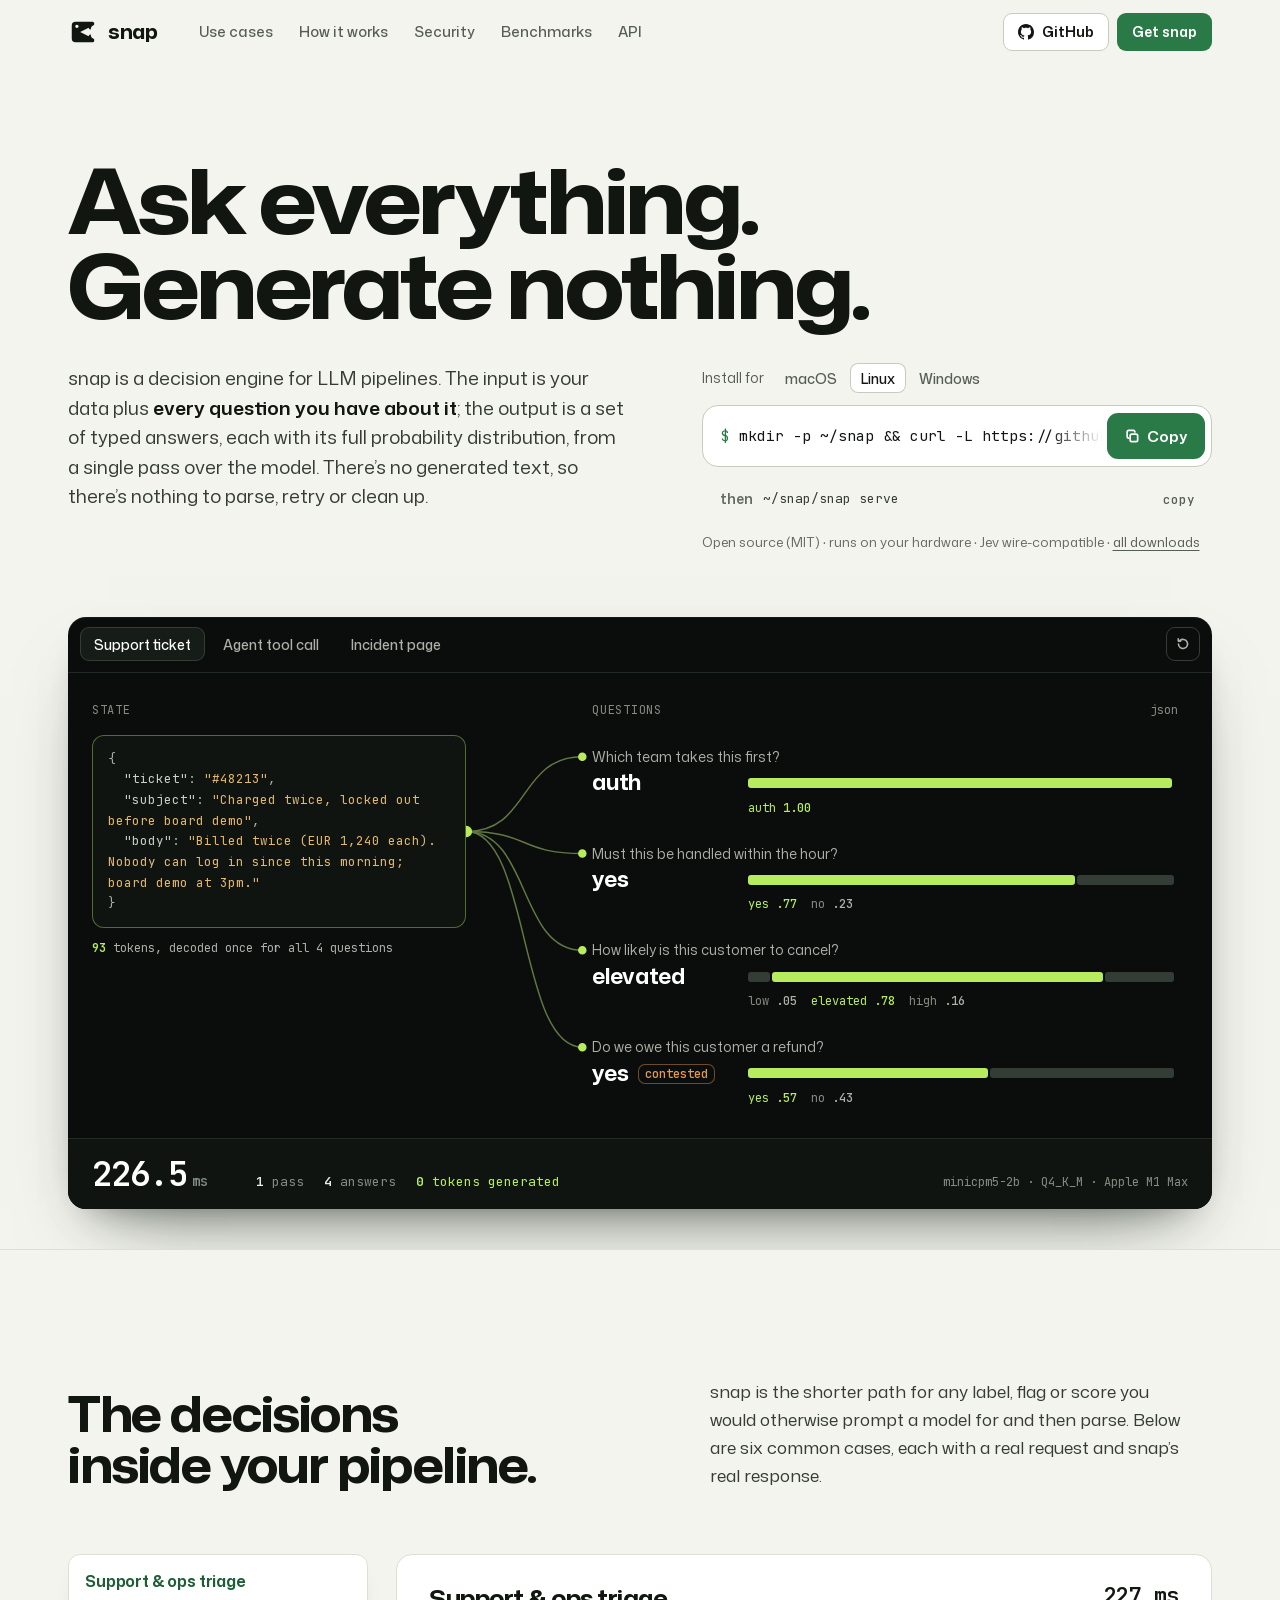
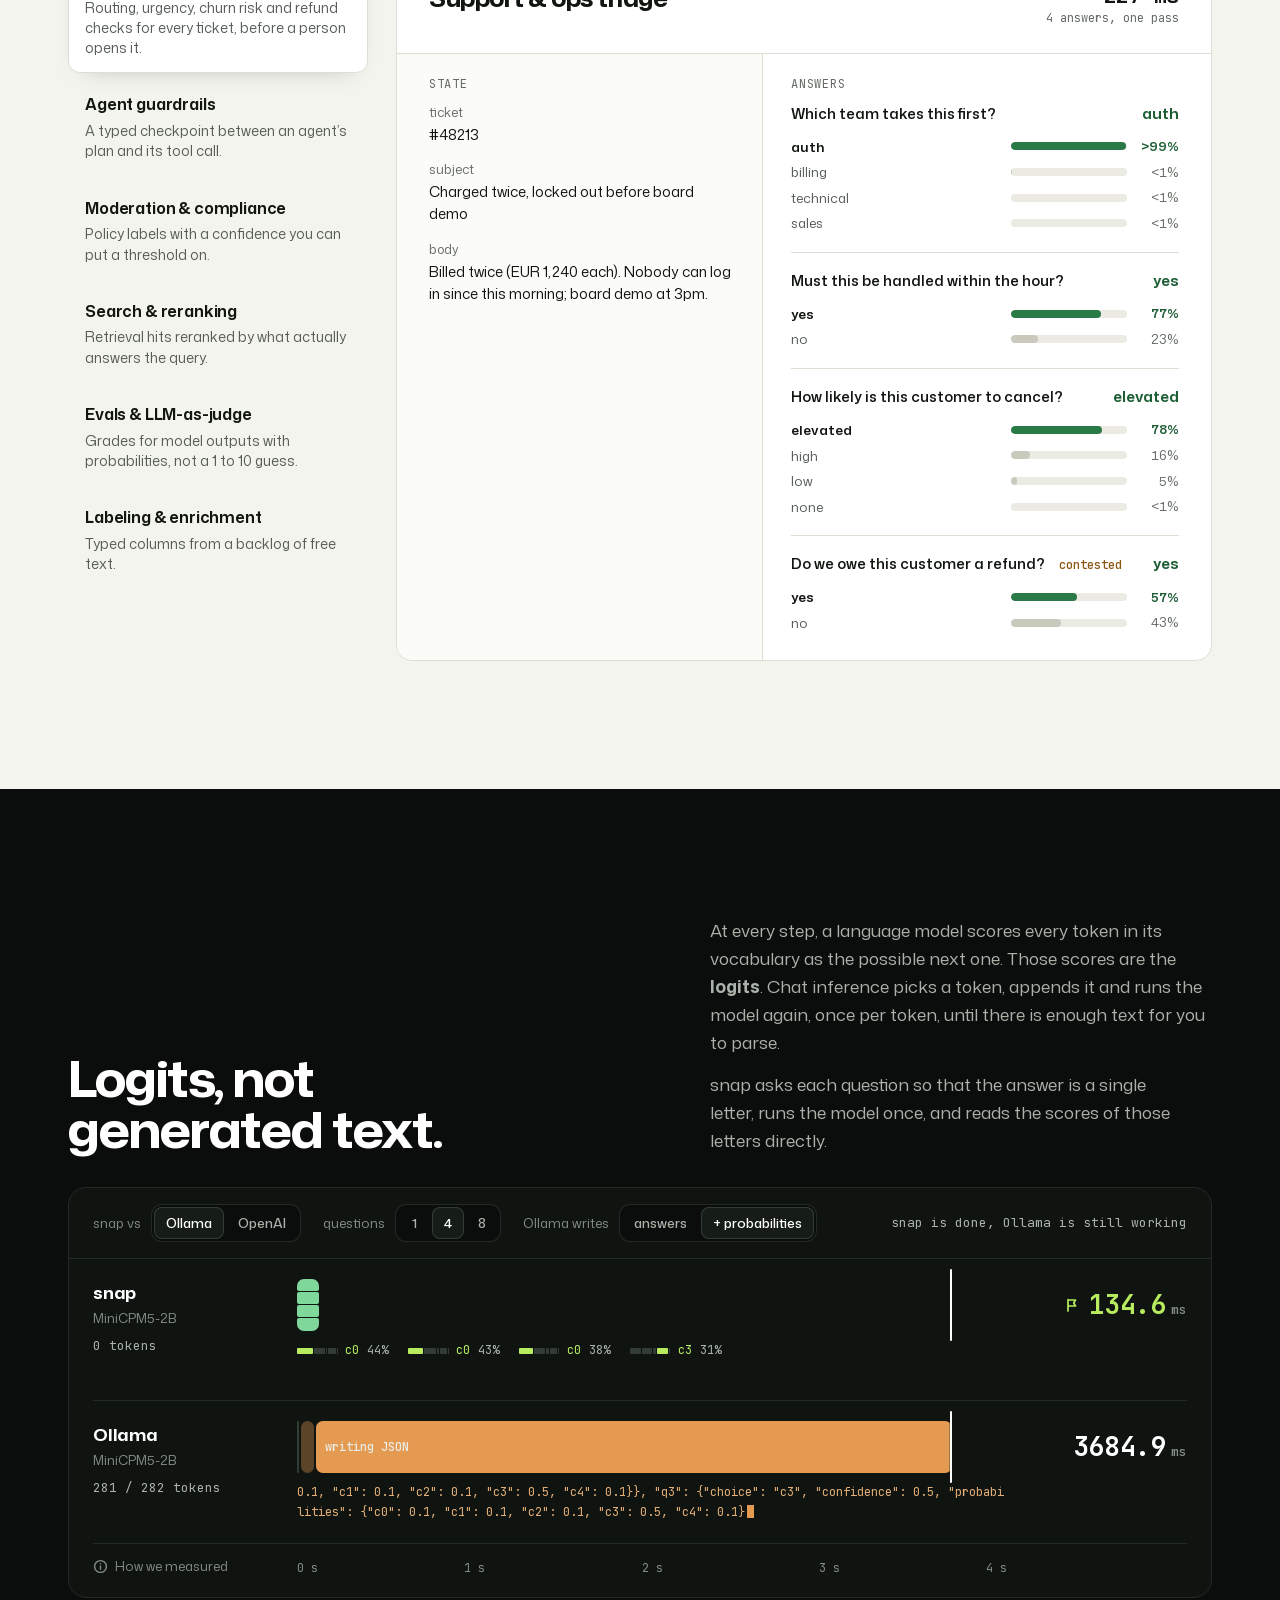
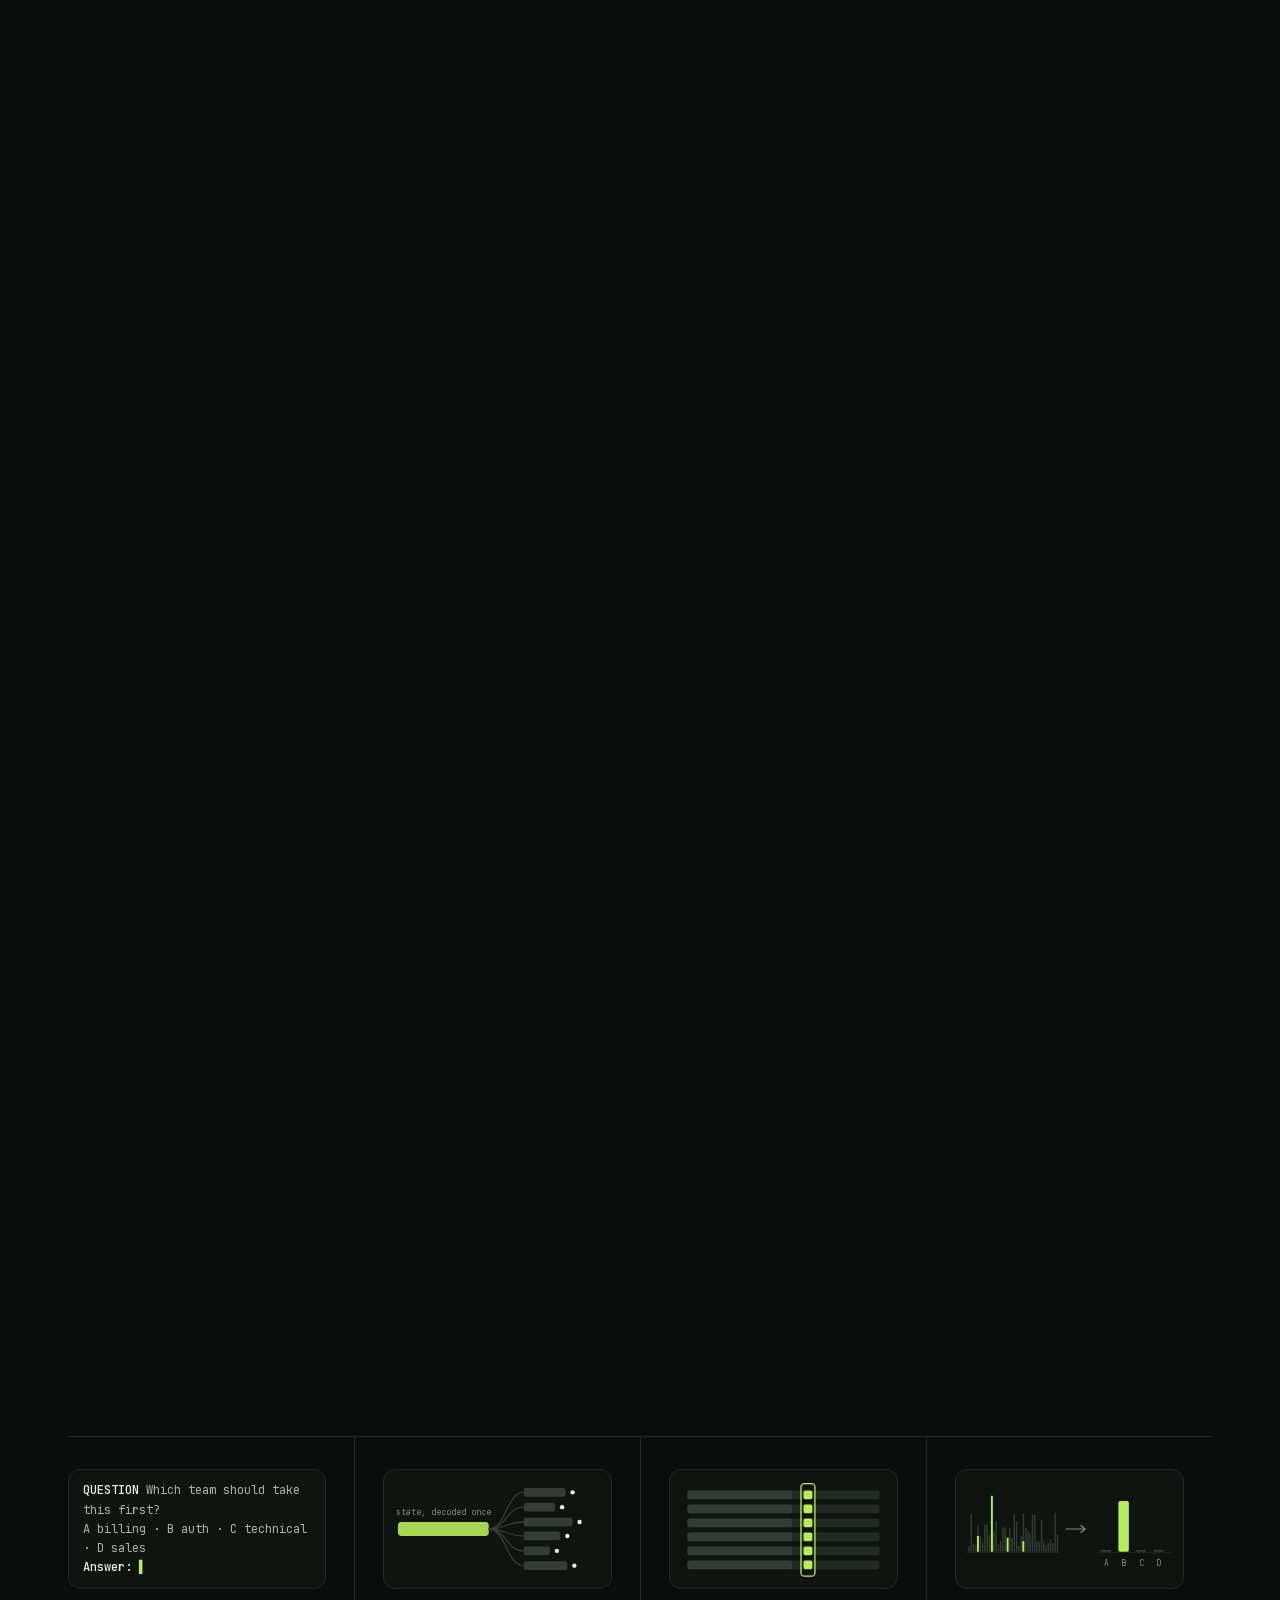
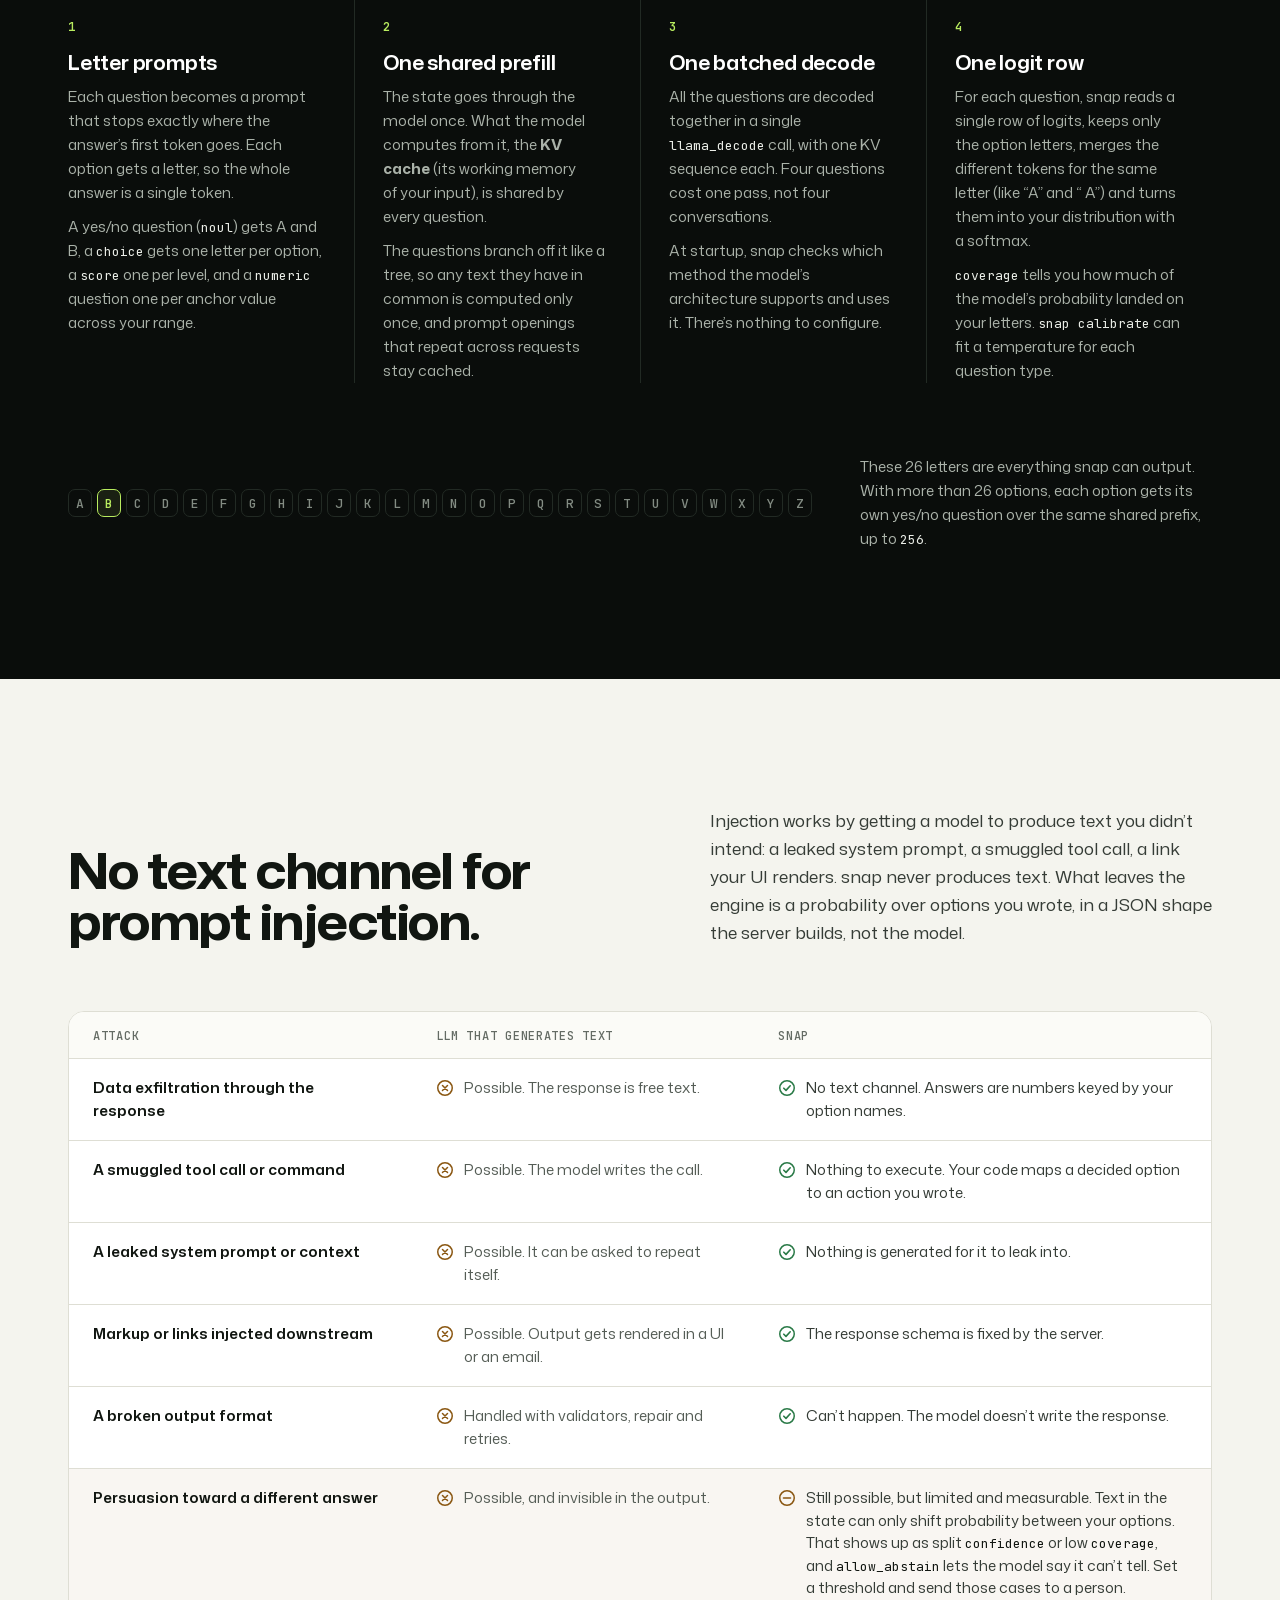
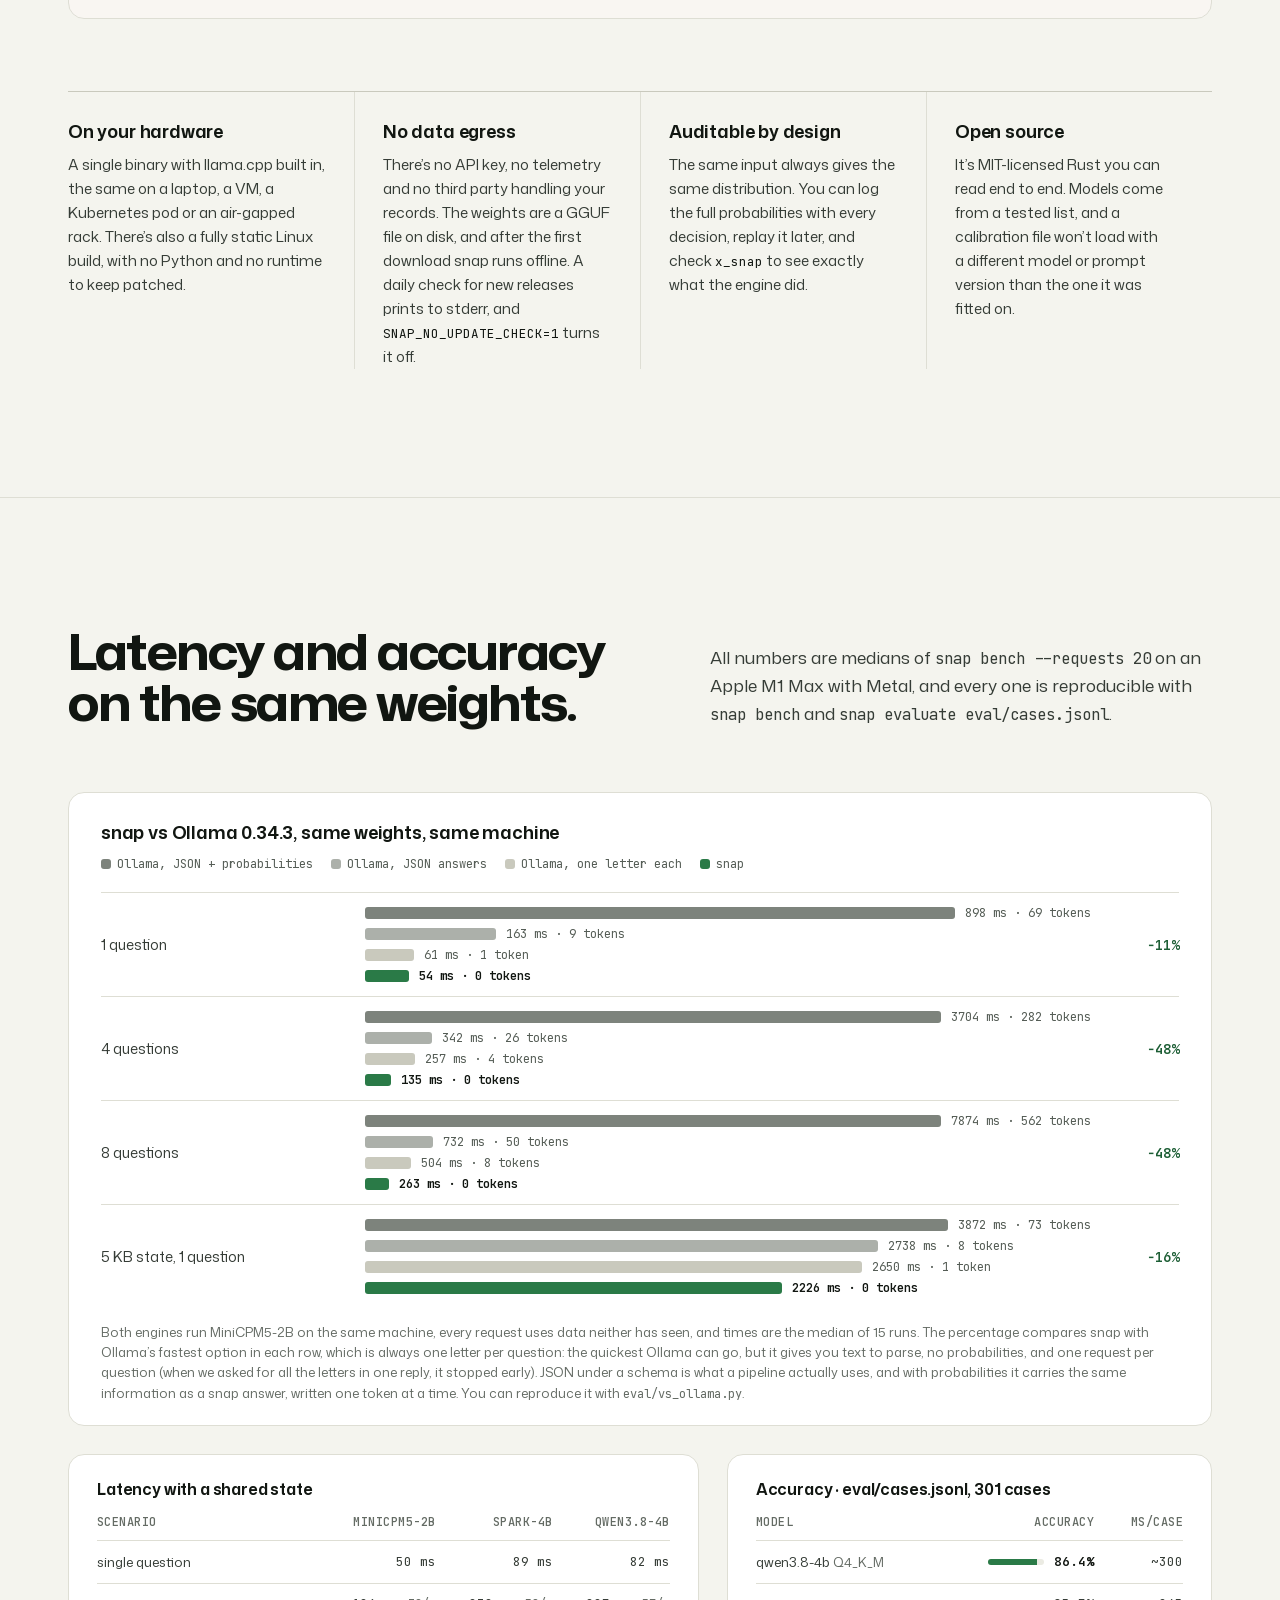
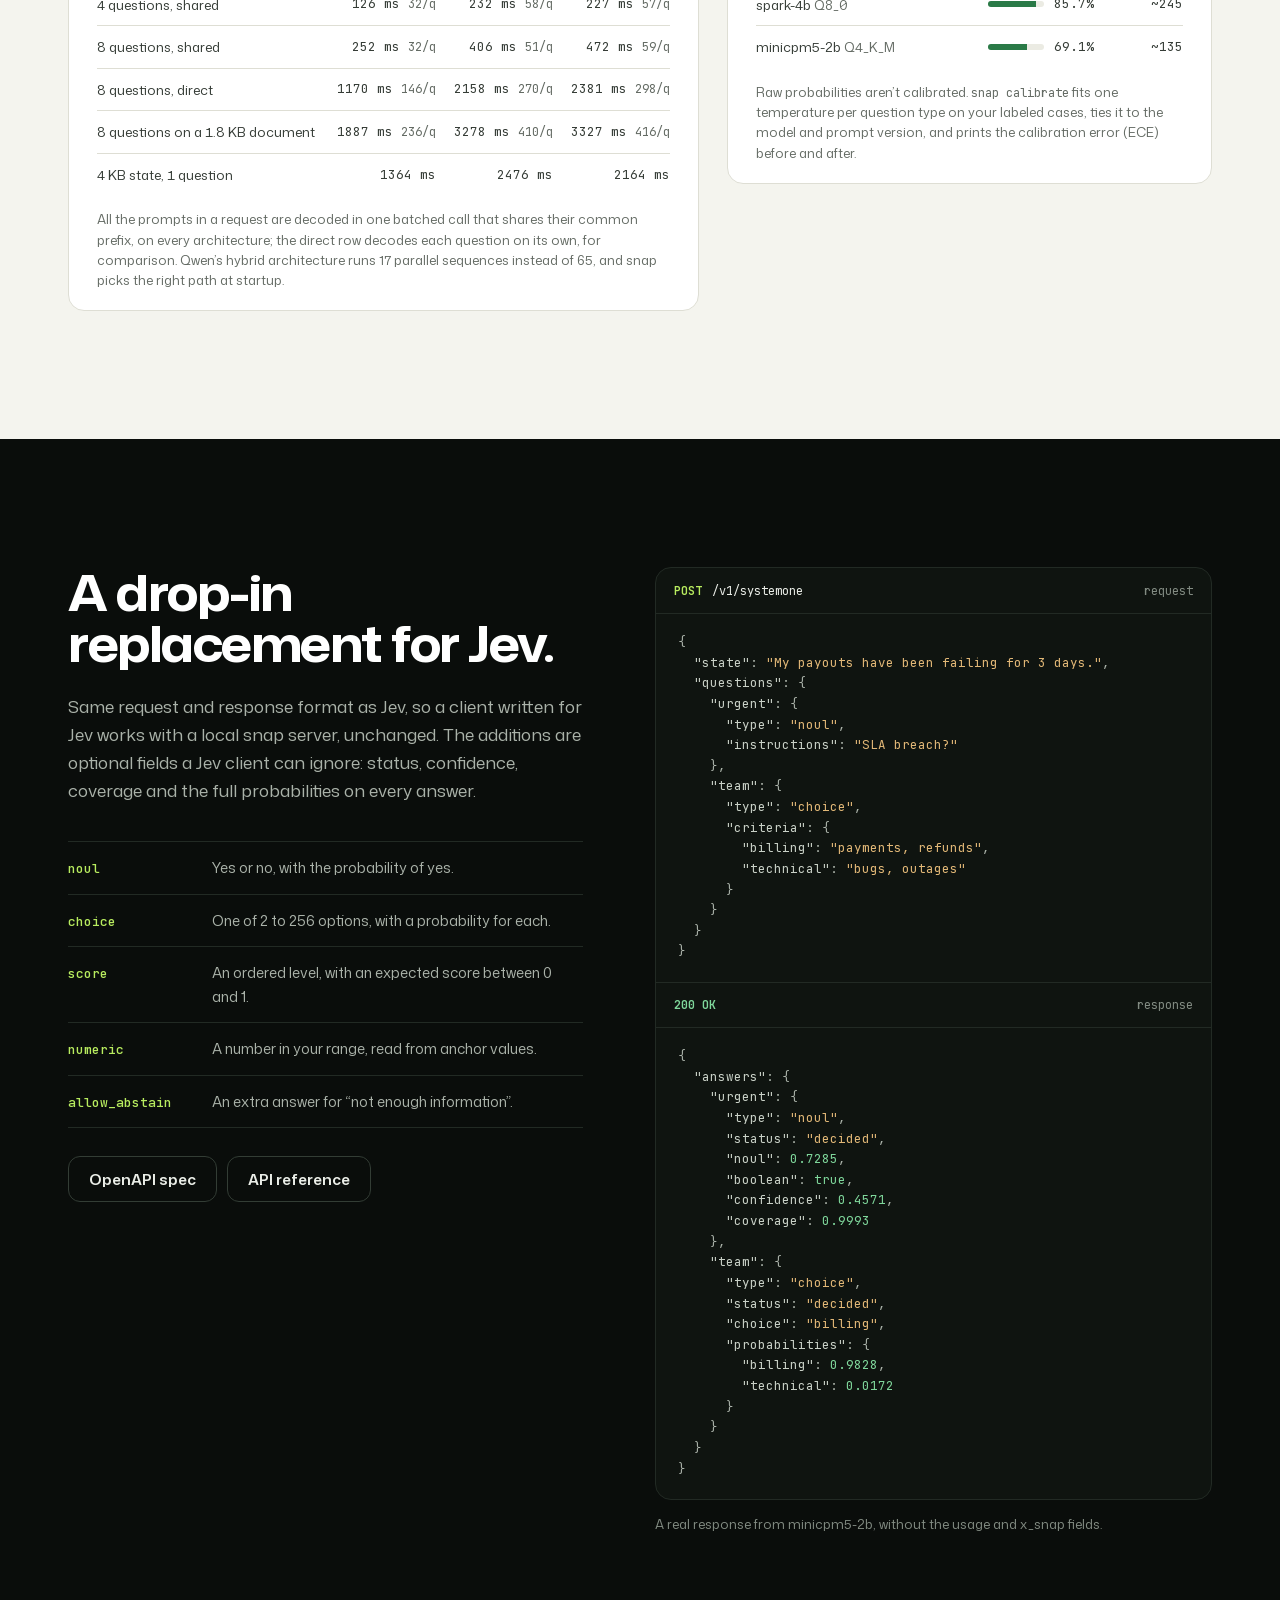
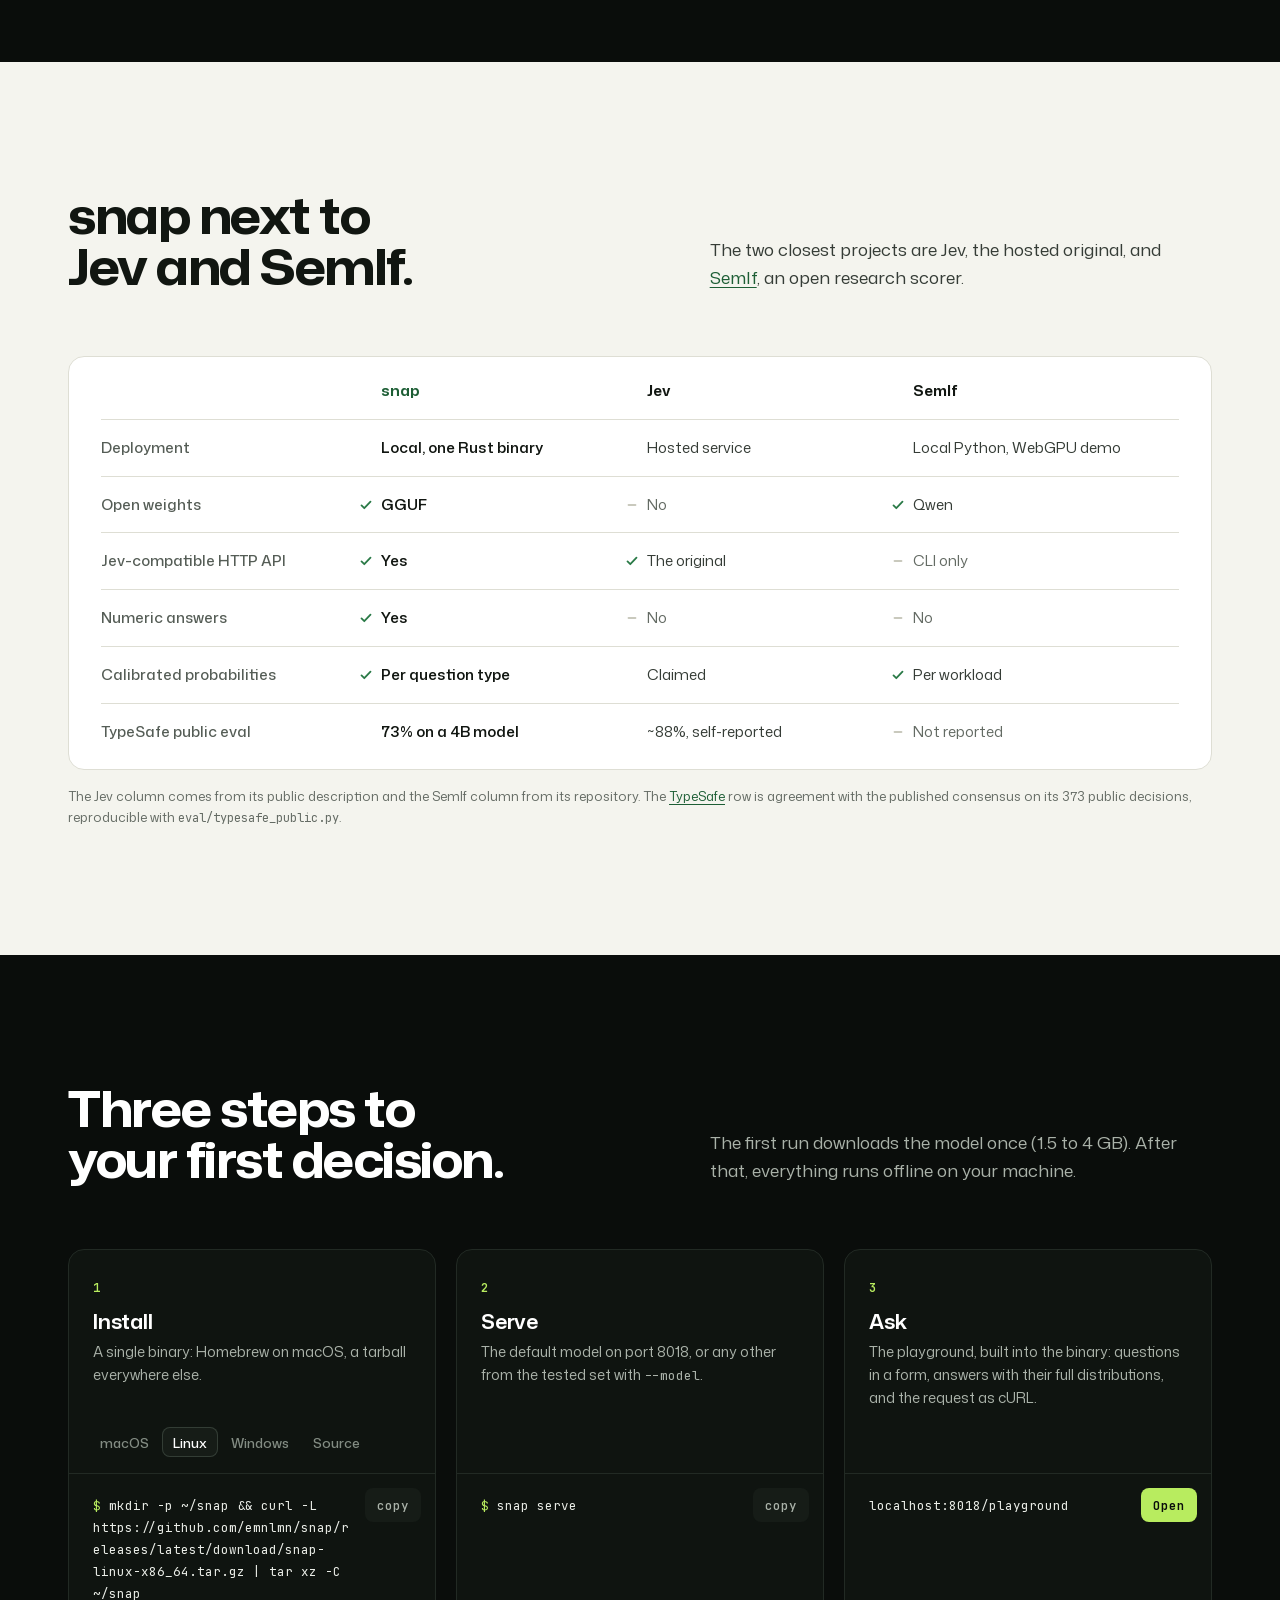
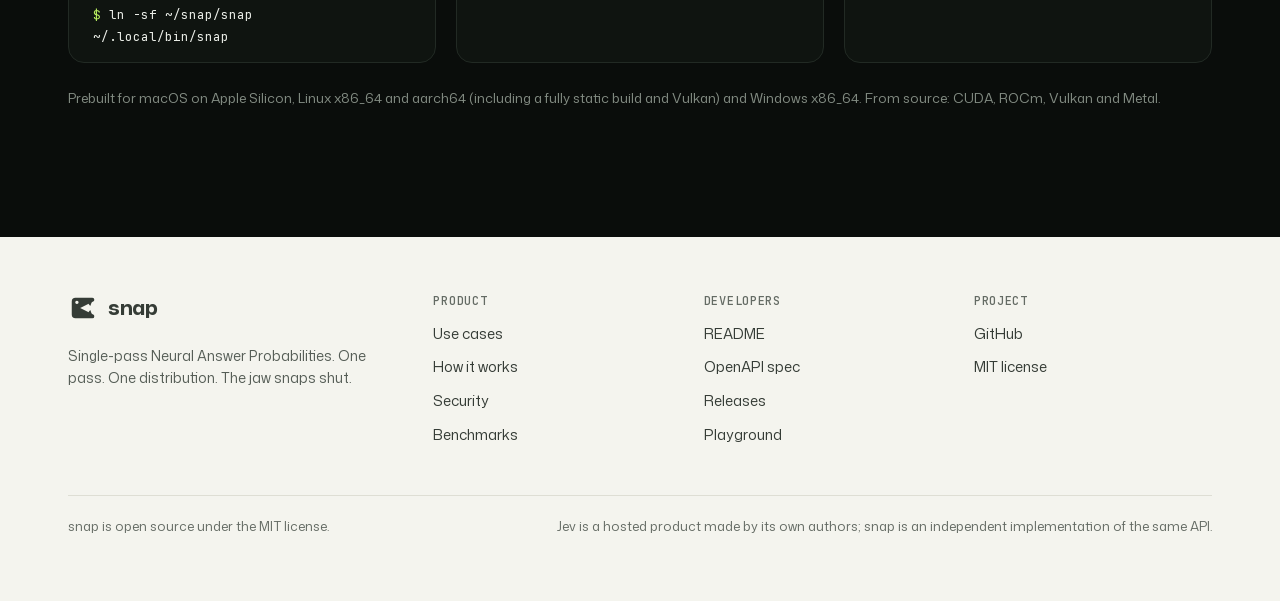
==== commit 70db966f: "brand: the snapping-jaw mark replaces the crocodile — README, console header and favicon, site; svg " ====
--- a/docs/index.html
+++ b/docs/index.html
@@ -9,9 +9,9 @@
 <meta name="description" content="snap is a local decision engine for LLM pipelines: typed answers to every question about your data, each with a full probability distribution, from a single pass and with no generated text. Jev-compatible and open source.">
 <meta property="og:title" content="snap · Ask everything. Generate nothing.">
 <meta property="og:description" content="Typed decisions from one pass over the model. Every answer is a probability distribution, nothing is generated, everything runs on your hardware.">
-<meta property="og:image" content="https://emnlmn.github.io/snap/logo.png">
+<meta property="og:image" content="https://emnlmn.github.io/snap/logo.png?v=2">
 <meta property="og:type" content="website">
-<link rel="icon" type="image/png" href="logo.png">
+<link rel="icon" type="image/png" href="logo.png?v=2">
 <link rel="preload" href="fonts/mona-sans-latin.woff2" as="font" type="font/woff2" crossorigin>
 <link rel="preload" href="fonts/jetbrains-mono-latin.woff2" as="font" type="font/woff2" crossorigin>
 <style>
@@ -137,7 +137,7 @@
 .top.scrolled { border-bottom-color: var(--line); }
 .top .wrap { display: flex; align-items: center; height: 64px; gap: 8px; }
 .brand { display: inline-flex; align-items: center; gap: 10px; color: var(--text); text-decoration: none; margin-right: 22px; }
-.brand img { width: 30px; height: 30px; border-radius: 8px; display: block; }
+.brand svg { width: 30px; height: 30px; display: block; }
 .brand span { font-weight: 720; font-stretch: 112%; font-size: 19px; letter-spacing: -.02em; }
 .brand:hover { color: var(--text); }
 .top nav { display: flex; gap: 2px; }
@@ -161,6 +161,7 @@
 .top { transition: background .35s, border-color .35s; }
 .top.on-ink { background: color-mix(in srgb, var(--ink) 86%, transparent); border-bottom-color: var(--ink-line); }
 .top.on-ink .brand, .top.on-ink .brand:hover { color: #fff; }
+.top.on-ink .brand svg { color: var(--lime); }
 .top.on-ink nav a { color: var(--ink-faint); }
 .top.on-ink nav a:hover { color: var(--ink-text); background: rgba(234, 237, 231, .06); }
 .top.on-ink nav a[aria-current] { color: #fff; }
@@ -798,7 +799,7 @@
 
 <header class="top" id="top">
   <div class="wrap">
-    <a class="brand" href="#" aria-label="snap home"><img src="logo.png" alt="" width="30" height="30"><span>snap</span></a>
+    <a class="brand" href="#" aria-label="snap home"><svg viewBox="0 0 64 64" width="30" height="30" aria-hidden="true"><path fill="currentColor" fill-rule="evenodd" d="M16 10H52A4 4 0 0 1 56 14V15A3 3 0 0 1 53.6 17.9L26 32L53.6 46.1A3 3 0 0 1 56 49V50A4 4 0 0 1 52 54H16A8 8 0 0 1 8 46V18A8 8 0 0 1 16 10ZM19 16.5a3.5 3.5 0 1 0 0.01 0Z"/><path fill="currentColor" d="M43.5 21L50.5 17.4V19.5L47.5 27.6L43.5 23.1ZM43.5 43L50.5 46.6V44.5L47.5 36.4L43.5 40.9Z"/></svg><span>snap</span></a>
     <nav aria-label="Sections">
       <a href="#use-cases">Use cases</a>
       <a href="#how">How it works</a>
@@ -1279,7 +1280,7 @@
   <div class="wrap">
     <div class="foot">
       <div>
-        <a class="brand" href="#" aria-label="snap home"><img src="logo.png" alt="" width="30" height="30"><span>snap</span></a>
+        <a class="brand" href="#" aria-label="snap home"><svg viewBox="0 0 64 64" width="30" height="30" aria-hidden="true"><path fill="currentColor" fill-rule="evenodd" d="M16 10H52A4 4 0 0 1 56 14V15A3 3 0 0 1 53.6 17.9L26 32L53.6 46.1A3 3 0 0 1 56 49V50A4 4 0 0 1 52 54H16A8 8 0 0 1 8 46V18A8 8 0 0 1 16 10ZM19 16.5a3.5 3.5 0 1 0 0.01 0Z"/><path fill="currentColor" d="M43.5 21L50.5 17.4V19.5L47.5 27.6L43.5 23.1ZM43.5 43L50.5 46.6V44.5L47.5 36.4L43.5 40.9Z"/></svg><span>snap</span></a>
         <p class="tagline">Single-pass Neural Answer Probabilities. One pass. One distribution. The jaw snaps shut.</p>
       </div>
       <div>
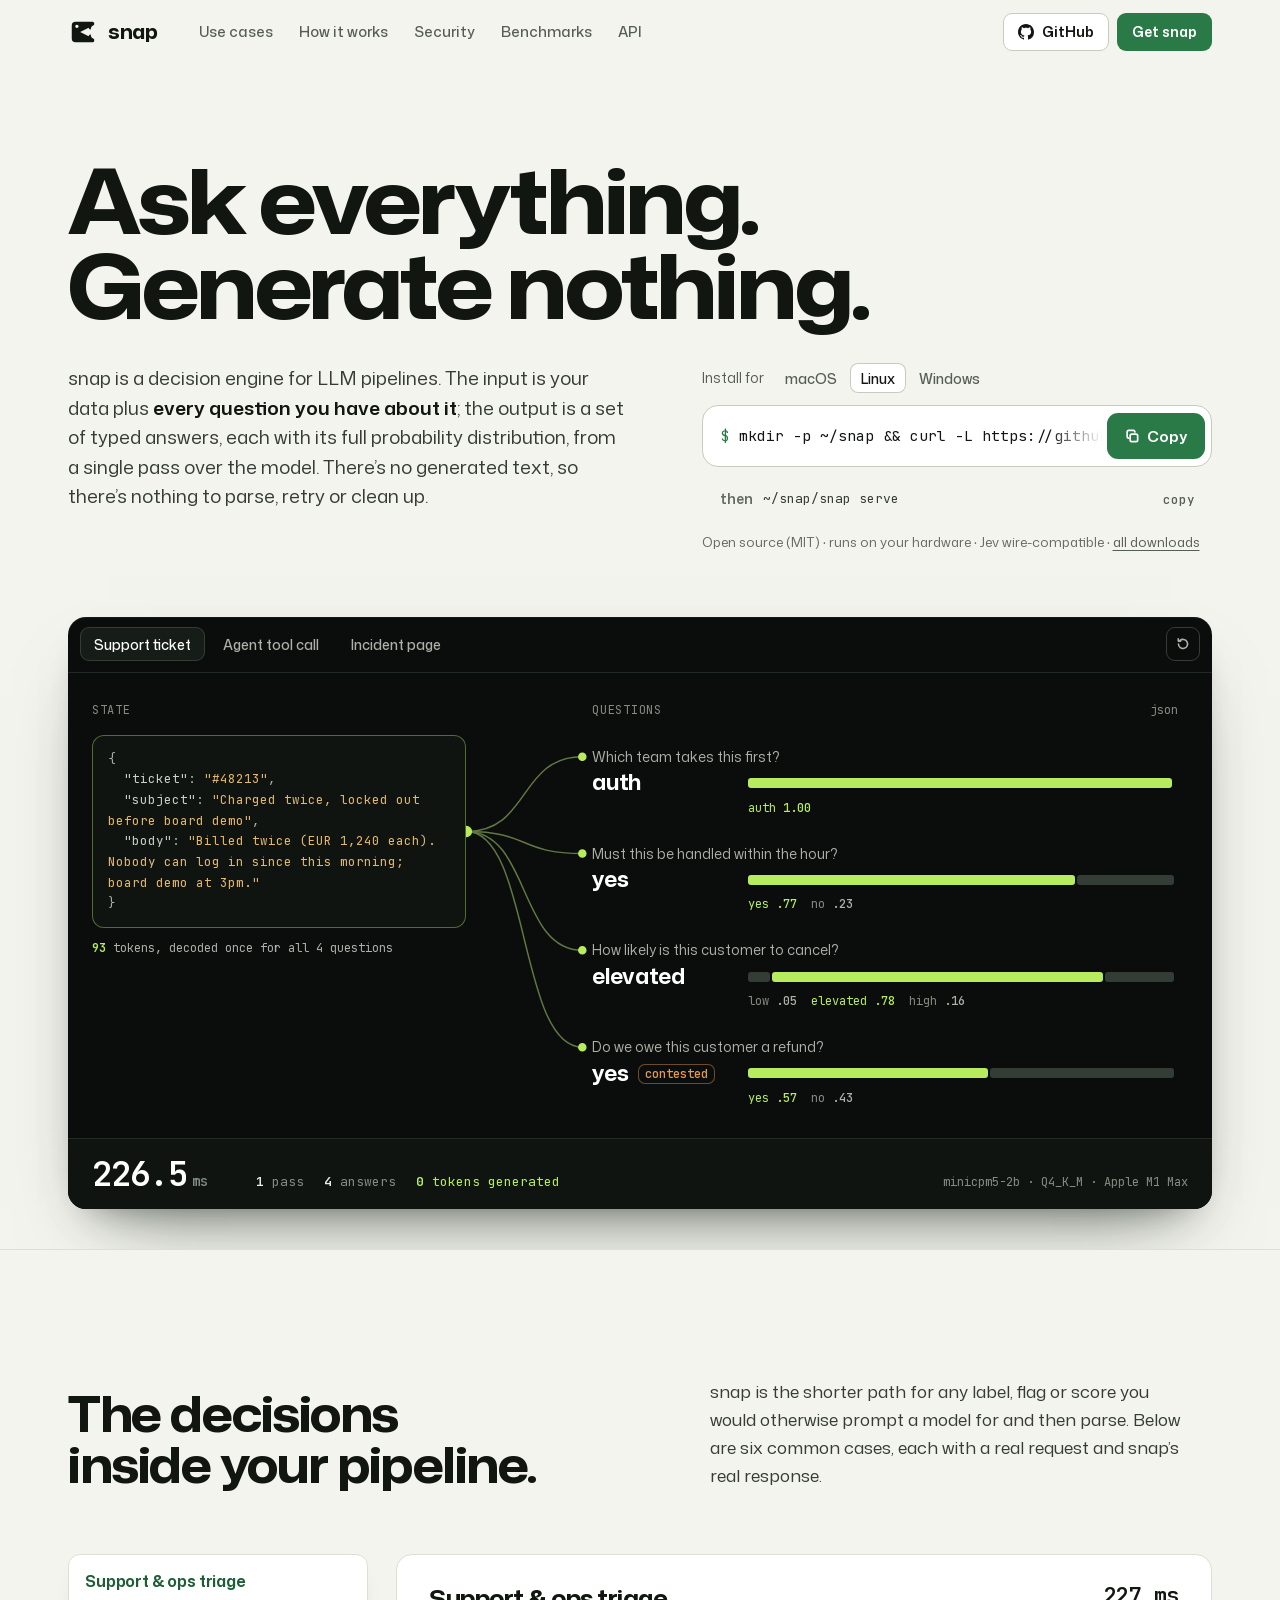
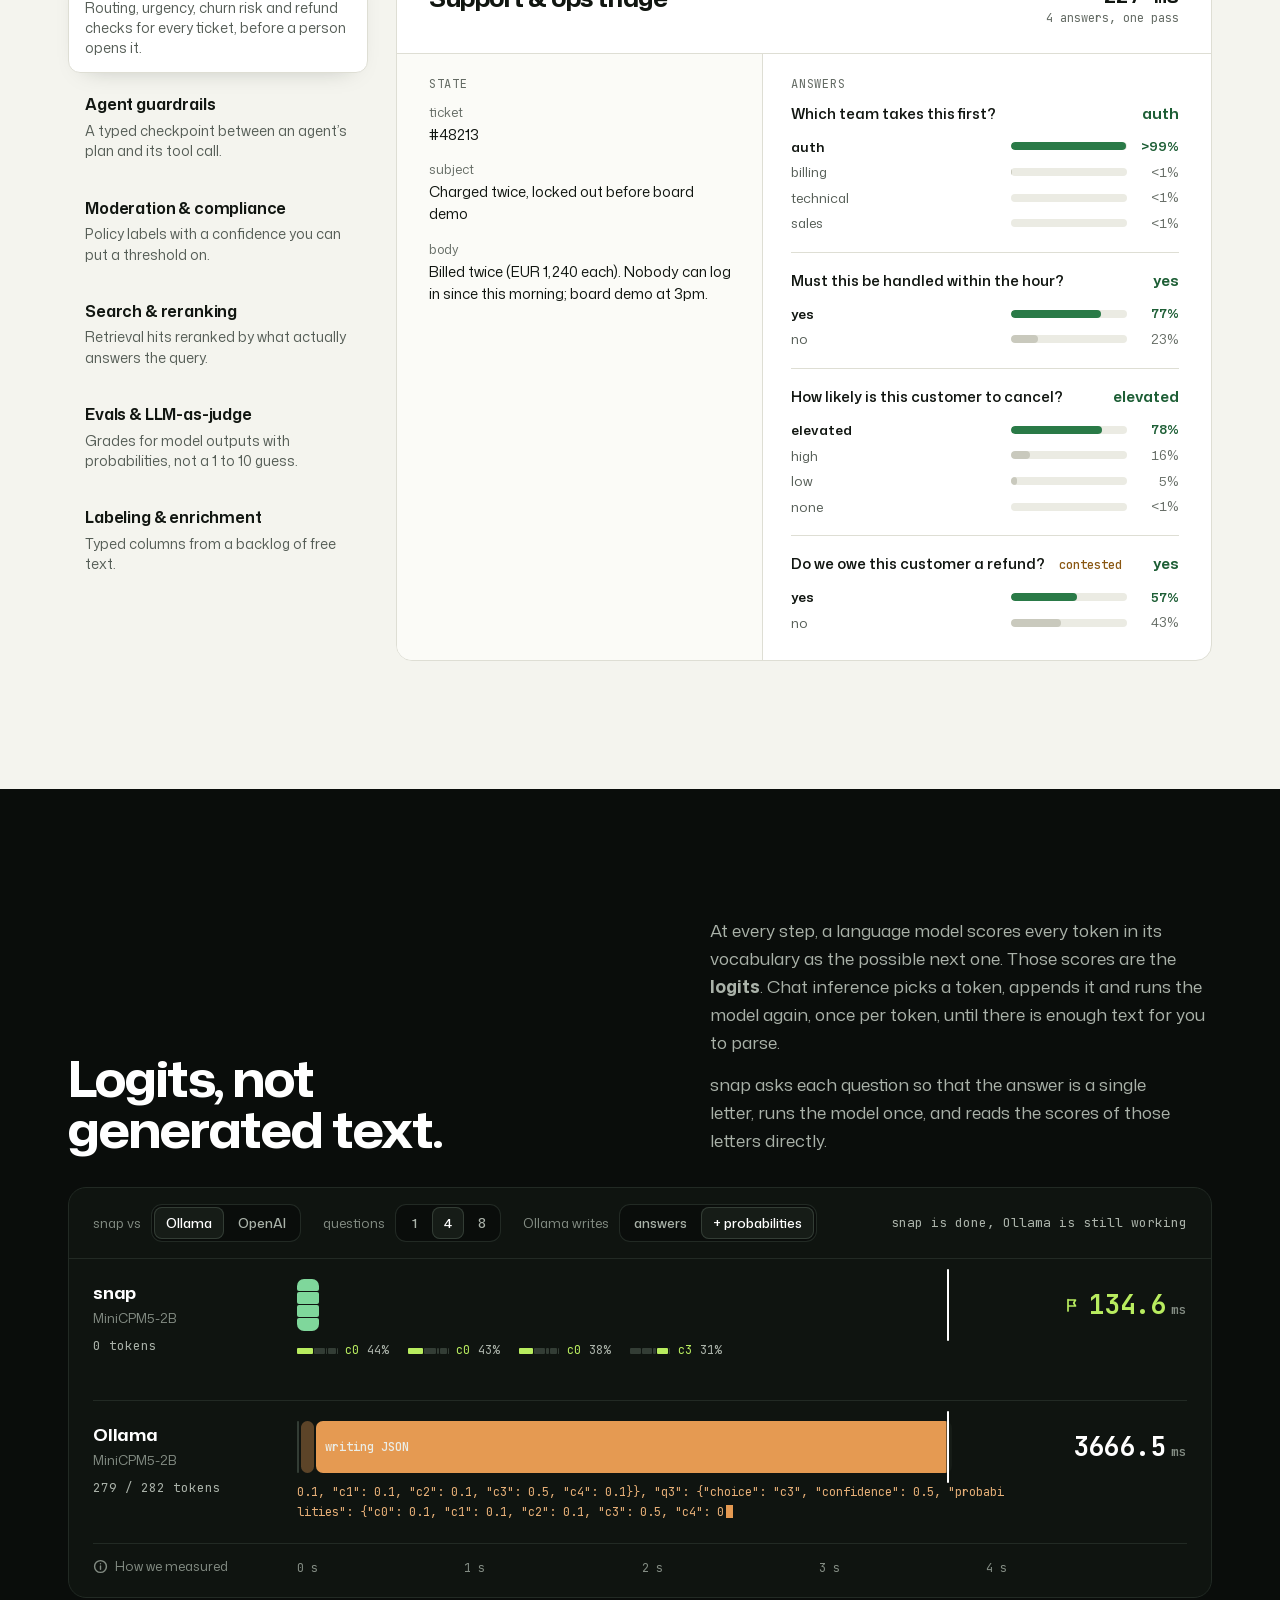
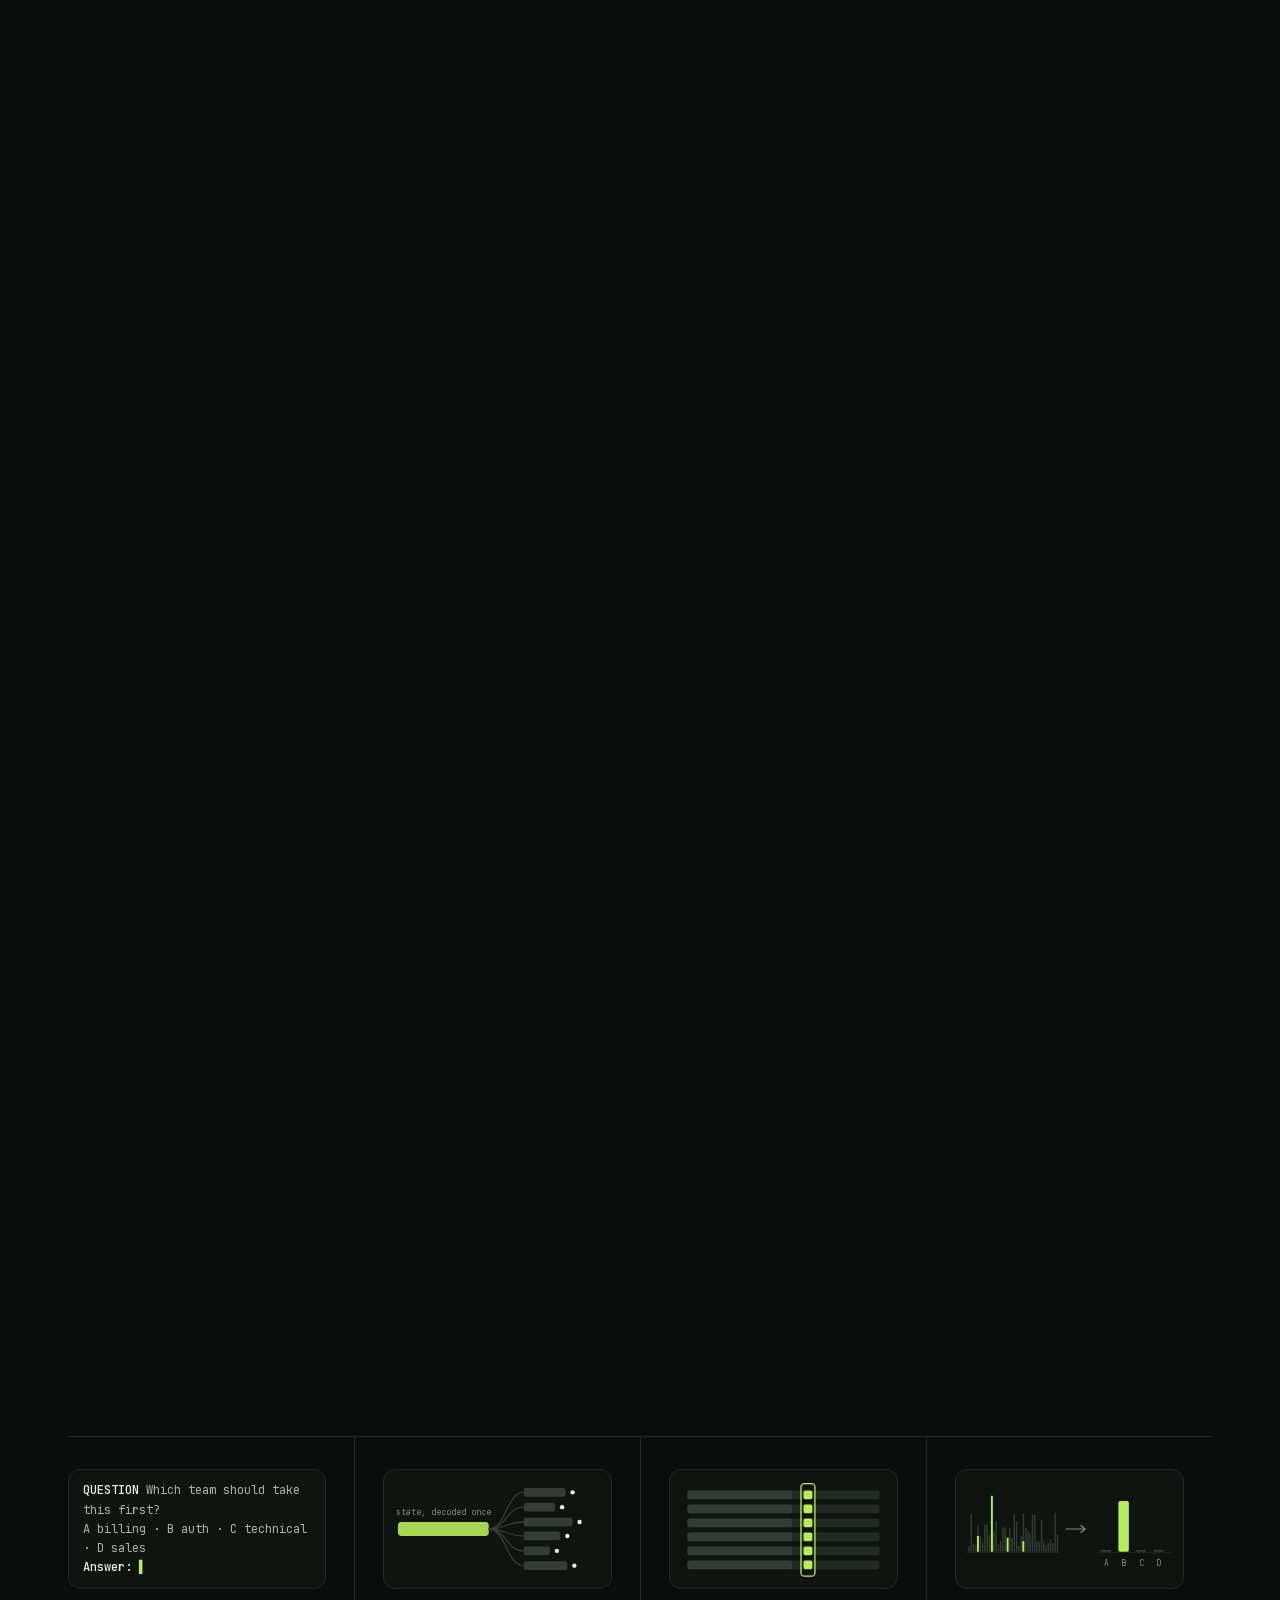
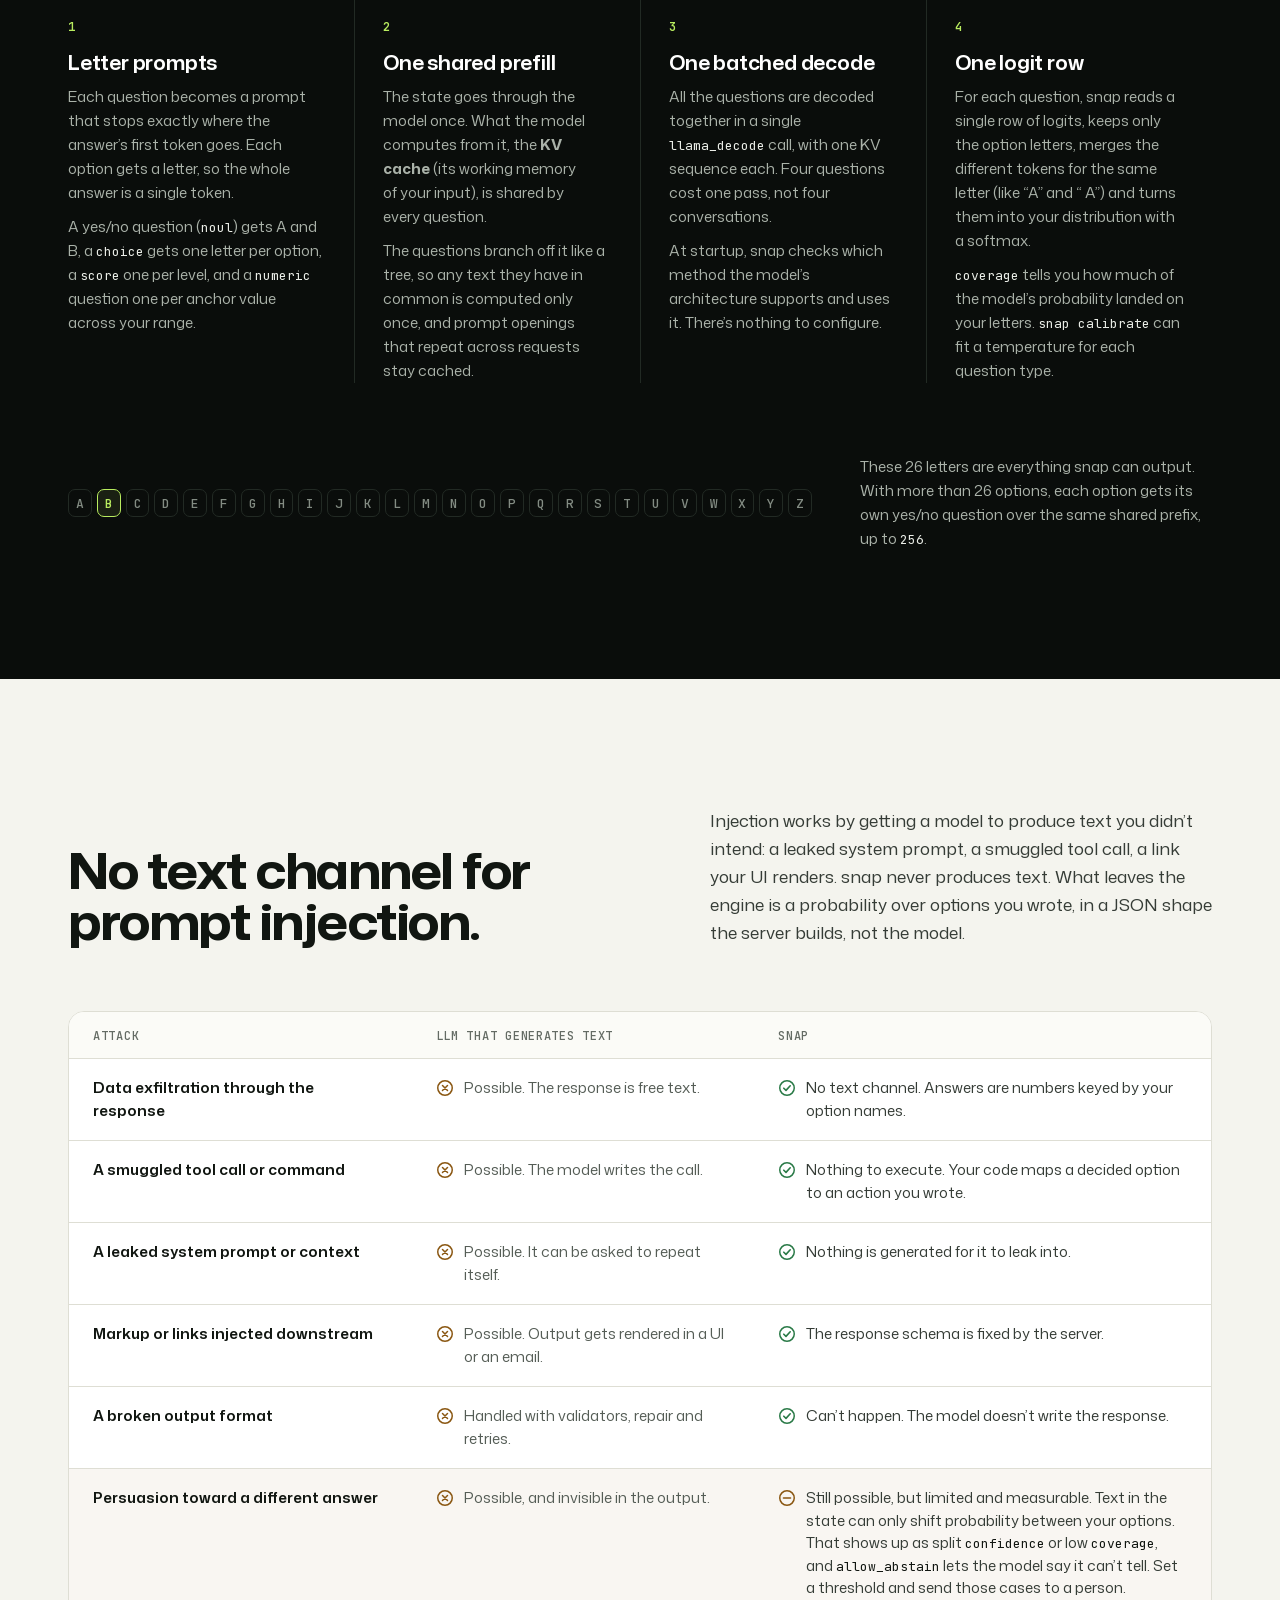
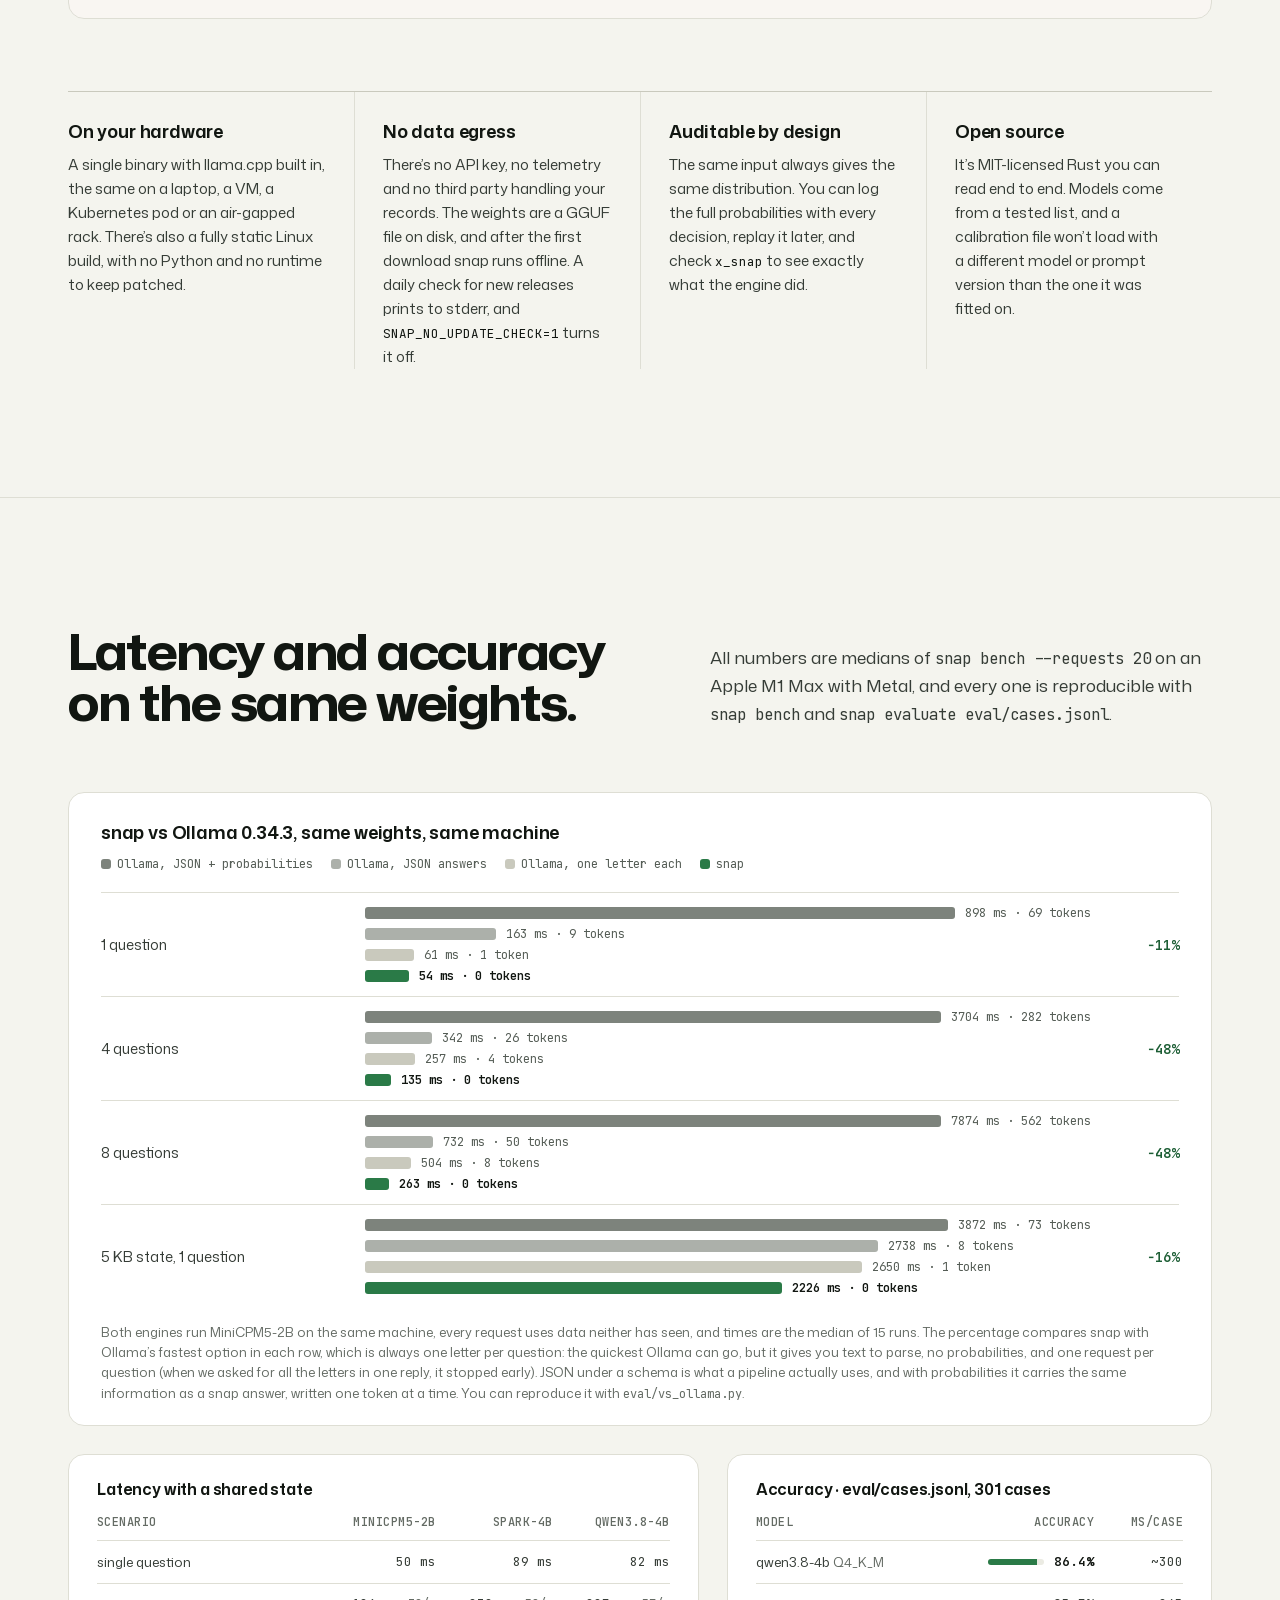
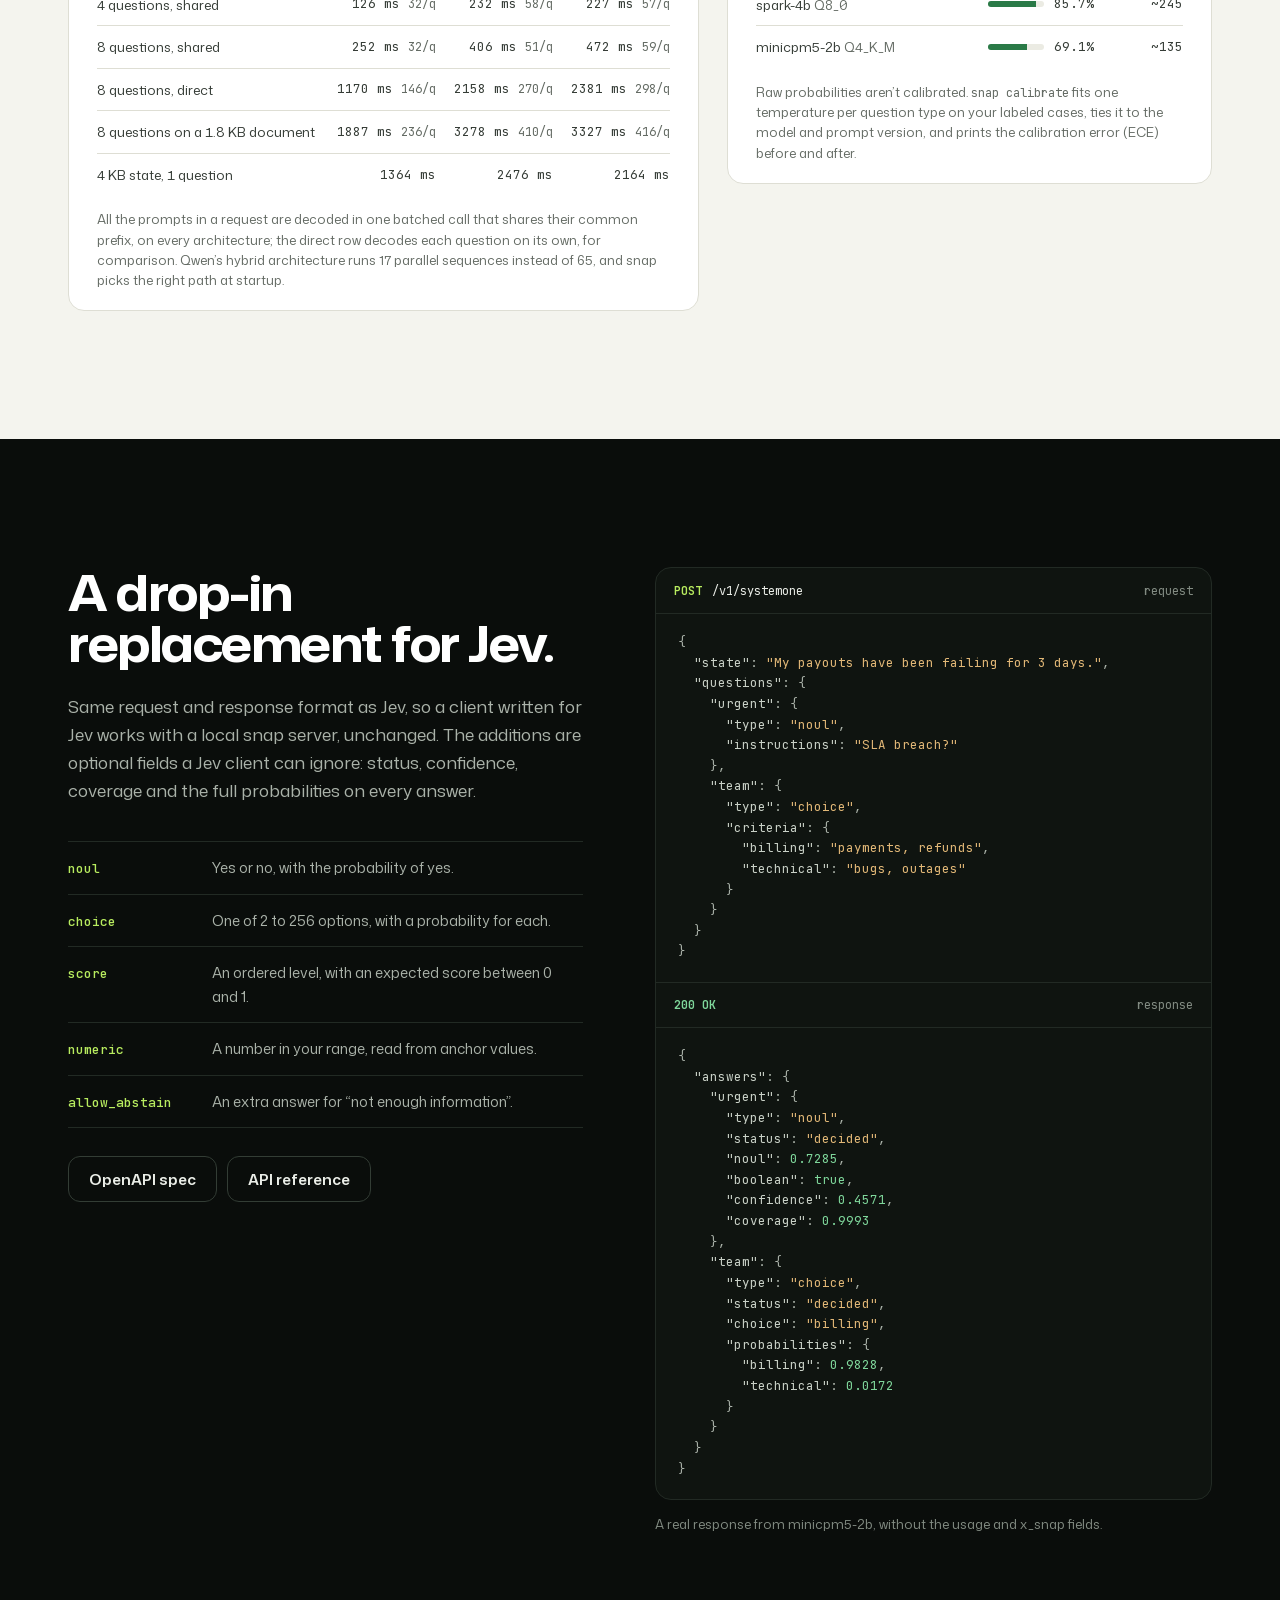
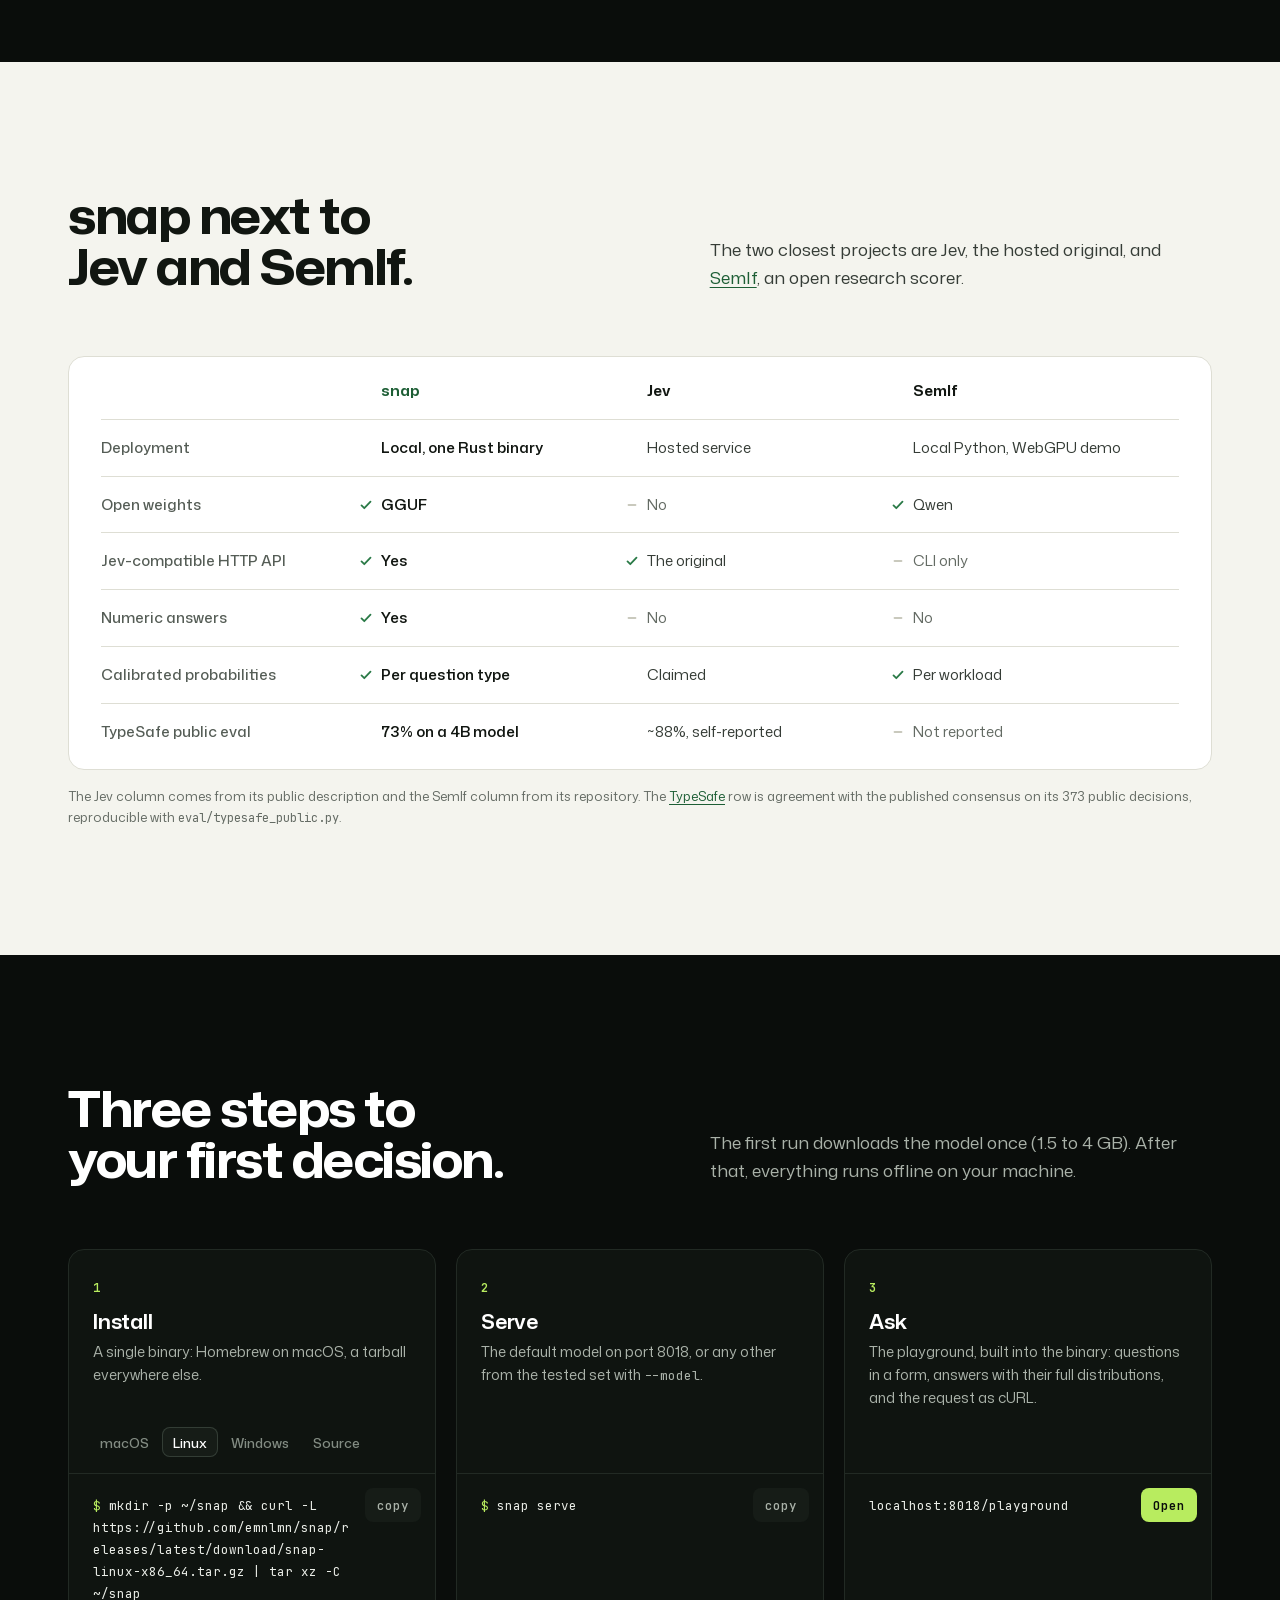
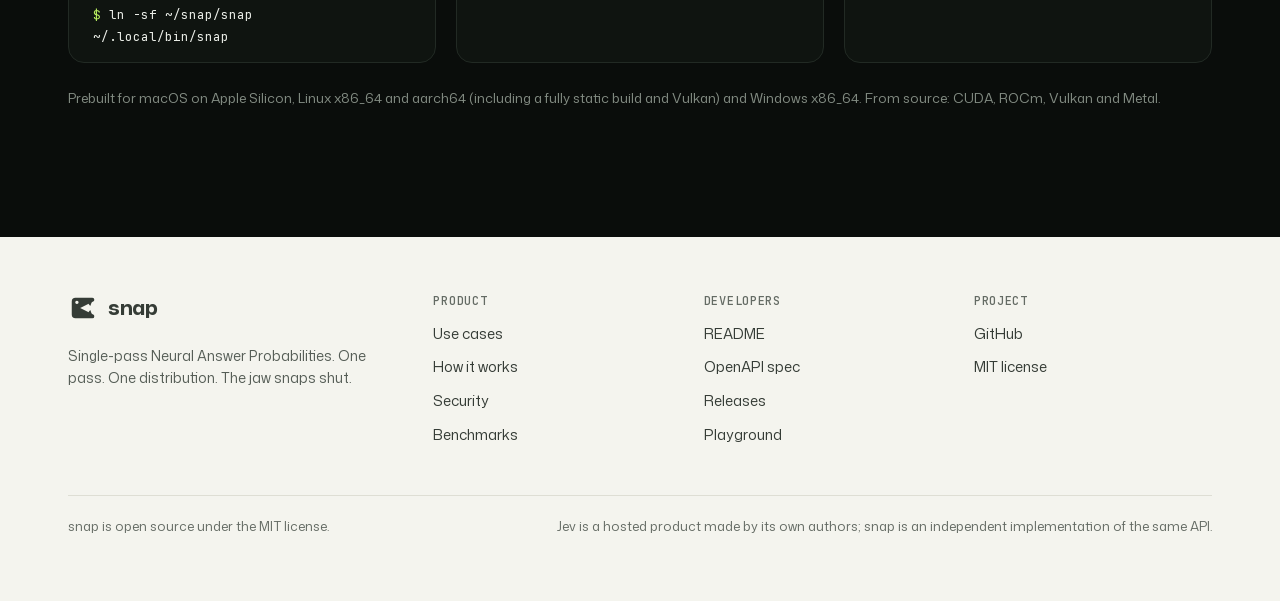
==== commit 53263d3d: "docs: hosted-API race rerun on gpt-6-luna — README table and site data" ====
--- a/docs/index.html
+++ b/docs/index.html
@@ -958,7 +958,7 @@
             <details class="rc-info">
               <summary><svg viewBox="0 0 16 16"><circle cx="8" cy="8" r="6.3"/><path d="M8 7.4v3.6M8 5v.1"/></svg>How we measured</summary>
               <div class="rc-pop">
-                <p>snap and Ollama 0.34.3 run the same MiniCPM5-2B weights on one Apple M1 Max, and OpenAI runs gpt-5.6-luna with reasoning turned off. Every request uses the same prompt and JSON schema, with data no engine has seen before.</p>
+                <p>snap and Ollama 0.34.3 run the same MiniCPM5-2B weights on one Apple M1 Max, and OpenAI runs gpt-6-luna with reasoning turned off. Every request uses the same prompt and JSON schema, with data no engine has seen before.</p>
                 <p>Times are the median of 15 requests (5 for OpenAI). The bars show each engine’s measured phases, and the JSON is a real reply from the model, replayed at the speed it was written.</p>
                 <p>You can reproduce these numbers with <code>eval/vs_ollama.py</code> and <code>eval/vs_openai.py</code>. Every workload and mode is in <a href="#benchmarks">Benchmarks</a>.</p>
               </div>
@@ -1535,11 +1535,11 @@
 // own prompt_eval / eval timings and the text is a response it wrote, replayed
 // at the measured pace. VS is generated from the report, not typed.
 const VS = {"1":{"snap_ms":54.4,"dists":[[[0.4396,0.3017,0.034,0.2132,0.0114],0]],"json-answers":{"ms":162.6,"prefill_ms":65.0,"gen_ms":84.6,"gen_tokens":9,"text":"{\"q0\": \"c1\"}"},"json-snap":{"ms":898.2,"prefill_ms":79.4,"gen_ms":803.6,"gen_tokens":69,"text":"{\"q0\": {\"choice\": \"c1\", \"confidence\": 0.95, \"probabilities\": {\"c0\": 0.05, \"c1\": 0.95, \"c2\": 0.00, \"c3\": 0.00, \"c4\": 0.00}}}"}},"4":{"snap_ms":134.6,"dists":[[[0.4392,0.2979,0.0385,0.2136,0.0107],0],[[0.4287,0.3331,0.0443,0.1849,0.009],0],[[0.3791,0.3279,0.0604,0.2184,0.0143],0],[[0.3008,0.2961,0.0731,0.3095,0.0204],3]],"json-answers":{"ms":341.9,"prefill_ms":67.2,"gen_ms":260.5,"gen_tokens":26,"text":"{\"q0\":\"c4\",\"q1\":\"c4\",\"q2\":\"c4\",\"q3\":\"c4\"}"},"json-snap":{"ms":3703.6,"prefill_ms":84.1,"gen_ms":3598.5,"gen_tokens":282,"text":"{\"q0\": {\"choice\": \"c3\", \"confidence\": 0.5, \"probabilities\": {\"c0\": 0.1, \"c1\": 0.1, \"c2\": 0.1, \"c3\": 0.5, \"c4\": 0.1}}, \"q1\": {\"choice\": \"c3\", \"confidence\": 0.5, \"probabilities\": {\"c0\": 0.1, \"c1\": 0.1, \"c2\": 0.1, \"c3\": 0.5, \"c4\": 0.1}}, \"q2\": {\"choice\": \"c3\", \"confidence\": 0.5, \"probabilities\": {\"c0\": 0.1, \"c1\": 0.1, \"c2\": 0.1, \"c3\": 0.5, \"c4\": 0.1}}, \"q3\": {\"choice\": \"c3\", \"confidence\": 0.5, \"probabilities\": {\"c0\": 0.1, \"c1\": 0.1, \"c2\": 0.1, \"c3\": 0.5, \"c4\": 0.1}}}"}},"8":{"snap_ms":263.0,"dists":[[[0.4235,0.3133,0.0393,0.212,0.0119],0],[[0.4139,0.3475,0.0453,0.1837,0.0096],0],[[0.3681,0.3415,0.0619,0.2137,0.0148],0],[[0.2811,0.3078,0.0805,0.3048,0.0257],1],[[0.2689,0.2192,0.1117,0.3888,0.0114],3],[[0.2745,0.2547,0.0524,0.3943,0.0241],3],[[0.2726,0.2812,0.0818,0.3361,0.0284],3],[[0.2829,0.3057,0.0512,0.3386,0.0215],3]],"json-answers":{"ms":731.6,"prefill_ms":87.8,"gen_ms":615.3,"gen_tokens":50,"text":"{\"q0\":\"c4\",\"q1\":\"c4\",\"q2\":\"c4\",\"q3\":\"c4\",\"q4\":\"c4\",\"q5\":\"c4\",\"q6\":\"c4\",\"q7\":\"c4\"}"},"json-snap":{"ms":7873.9,"prefill_ms":104.0,"gen_ms":7740.9,"gen_tokens":562,"text":"{\"q0\": {\"choice\": \"c3\", \"confidence\": 0.3, \"probabilities\": {\"c0\": 0.1, \"c1\": 0.1, \"c2\": 0.1, \"c3\": 0.5, \"c4\": 0.1}}, \"q1\": {\"choice\": \"c3\", \"confidence\": 0.5, \"probabilities\": {\"c0\": 0.1, \"c1\": 0.1, \"c2\": 0.1, \"c3\": 0.5, \"c4\": 0.1}}, \"q2\": {\"choice\": \"c3\", \"confidence\": 0.4, \"probabilities\": {\"c0\": 0.2, \"c1\": 0.1, \"c2\": 0.1, \"c3\": 0.4, \"c4\": 0.2}}, \"q3\": {\"choice\": \"c3\", \"confidence\": 0.5, \"probabilities\": {\"c0\": 0.2, \"c1\": 0.1, \"c2\": 0.1, \"c3\": 0.4, \"c4\": 0.2}}, \"q4\": {\"choice\": \"c3\", \"confidence\": 0.5, \"probabilities\": {\"c0\": 0.2, \"c1\": 0.1, \"c2\": 0.1, \"c3\": 0.4, \"c4\": 0.2}}, \"q5\": {\"choice\": \"c3\", \"confidence\": 0.5, \"probabilities\": {\"c0\": 0.2, \"c1\": 0.1, \"c2\": 0.1, \"c3\": 0.4, \"c4\": 0.2}}, \"q6\": {\"choice\": \"c3\", \"confidence\": 0.5, \"probabilities\": {\"c0\": 0.2, \"c1\": 0.1, \"c2\": 0.1, \"c3\": 0.4, \"c4\": 0.2}}, \"q7\": {\"choice\": \"c3\", \"confidence\": 0.5, \"probabilities\": {\"c0\": 0.2, \"c1\": 0.1, \"c2\": 0.1, \"c3\": 0.4, \"c4\": 0.2}}}"}}};
-const API = {"1":{"json-answers":{"ms":1170.0,"gen_ms":60.5,"gen_tokens":13,"text":"{\"q0\":\"c0\"}"},"json-snap":{"ms":1676.6,"gen_ms":220.9,"gen_tokens":60,"text":"{\"q0\":{\"choice\":\"c1\",\"confidence\":0.98,\"probabilities\":{\"c0\":0.005,\"c1\":0.98,\"c2\":0.005,\"c3\":0.001,\"c4\":0.009}}}"}},"4":{"json-answers":{"ms":1235.4,"gen_ms":152.0,"gen_tokens":31,"text":"{\"q0\":\"c1\",\"q1\":\"c1\",\"q2\":\"c1\",\"q3\":\"c1\"}"},"json-snap":{"ms":2828.5,"gen_ms":1294.4,"gen_tokens":219,"text":"{\"q0\":{\"choice\":\"c1\",\"confidence\":0.86,\"probabilities\":{\"c0\":0.08,\"c1\":0.86,\"c2\":0.03,\"c3\":0.0,\"c4\":0.03}},\"q1\":{\"choice\":\"c1\",\"confidence\":0.86,\"probabilities\":{\"c0\":0.08,\"c1\":0.86,\"c2\":0.03,\"c3\":0.0,\"c4\":0.03}},\"q2\":{\"choice\":\"c1\",\"confidence\":0.86,\"probabilities\":{\"c0\":0.08,\"c1\":0.86,\"c2\":0.03,\"c3\":0.0,\"c4\":0.03}},\"q3\":{\"choice\":\"c1\",\"confidence\":0.86,\"probabilities\":{\"c0\":0.08,\"c1\":0.86,\"c2\":0.03,\"c3\":0.0,\"c4\":0.03}}}"}},"8":{"json-answers":{"ms":2012.9,"gen_ms":304.3,"gen_tokens":55,"text":"{\"q0\":\"c1\",\"q1\":\"c1\",\"q2\":\"c1\",\"q3\":\"c1\",\"q4\":\"c1\",\"q5\":\"c1\",\"q6\":\"c1\",\"q7\":\"c1\"}"},"json-snap":{"ms":3707.1,"gen_ms":2510.1,"gen_tokens":431,"text":"{\"q0\":{\"choice\":\"c1\",\"confidence\":0.96,\"probabilities\":{\"c0\":0.01,\"c1\":0.96,\"c2\":0.01,\"c3\":0.0,\"c4\":0.02}},\"q1\":{\"choice\":\"c1\",\"confidence\":0.96,\"probabilities\":{\"c0\":0.01,\"c1\":0.96,\"c2\":0.01,\"c3\":0.0,\"c4\":0.02}},\"q2\":{\"choice\":\"c1\",\"confidence\":0.96,\"probabilities\":{\"c0\":0.01,\"c1\":0.96,\"c2\":0.01,\"c3\":0.0,\"c4\":0.02}},\"q3\":{\"choice\":\"c1\",\"confidence\":0.96,\"probabilities\":{\"c0\":0.01,\"c1\":0.96,\"c2\":0.01,\"c3\":0.0,\"c4\":0.02}},\"q4\":{\"choice\":\"c1\",\"confidence\":0.96,\"probabilities\":{\"c0\":0.01,\"c1\":0.96,\"c2\":0.01,\"c3\":0.0,\"c4\":0.02}},\"q5\":{\"choice\":\"c1\",\"confidence\":0.96,\"probabilities\":{\"c0\":0.01,\"c1\":0.96,\"c2\":0.01,\"c3\":0.0,\"c4\":0.02}},\"q6\":{\"choice\":\"c1\",\"confidence\":0.96,\"probabilities\":{\"c0\":0.01,\"c1\":0.96,\"c2\":0.01,\"c3\":0.0,\"c4\":0.02}},\"q7\":{\"choice\":\"c1\",\"confidence\":0.96,\"probabilities\":{\"c0\":0.01,\"c1\":0.96,\"c2\":0.01,\"c3\":0.0,\"c4\":0.02}}}"}}};
+const API = {"1":{"json-answers":{"ms":1327.0,"gen_ms":73.7,"gen_tokens":13,"text":"{\"q0\":\"c1\"}"},"json-snap":{"ms":938.5,"gen_ms":378.6,"gen_tokens":60,"text":"{\"q0\":{\"choice\":\"c1\",\"confidence\":0.48,\"probabilities\":{\"c0\":0.25,\"c1\":0.48,\"c2\":0.12,\"c3\":0.0,\"c4\":0.15}}}"}},"4":{"json-answers":{"ms":1186.0,"gen_ms":154.8,"gen_tokens":31,"text":"{\"q0\":\"c0\",\"q1\":\"c0\",\"q2\":\"c0\",\"q3\":\"c0\"}"},"json-snap":{"ms":1839.9,"gen_ms":1177.2,"gen_tokens":219,"text":"{\"q0\":{\"choice\":\"c1\",\"confidence\":0.38,\"probabilities\":{\"c0\":0.3,\"c1\":0.38,\"c2\":0.12,\"c3\":0.0,\"c4\":0.2}},\"q1\":{\"choice\":\"c1\",\"confidence\":0.38,\"probabilities\":{\"c0\":0.3,\"c1\":0.38,\"c2\":0.12,\"c3\":0.0,\"c4\":0.2}},\"q2\":{\"choice\":\"c1\",\"confidence\":0.38,\"probabilities\":{\"c0\":0.3,\"c1\":0.38,\"c2\":0.12,\"c3\":0.0,\"c4\":0.2}},\"q3\":{\"choice\":\"c1\",\"confidence\":0.38,\"probabilities\":{\"c0\":0.3,\"c1\":0.38,\"c2\":0.12,\"c3\":0.0,\"c4\":0.2}}}"}},"8":{"json-answers":{"ms":1124.6,"gen_ms":291.5,"gen_tokens":55,"text":"{\"q0\":\"c0\",\"q1\":\"c0\",\"q2\":\"c0\",\"q3\":\"c0\",\"q4\":\"c0\",\"q5\":\"c0\",\"q6\":\"c0\",\"q7\":\"c0\"}"},"json-snap":{"ms":2698.9,"gen_ms":1971.5,"gen_tokens":431,"text":"{\"q0\":{\"choice\":\"c1\",\"confidence\":0.42,\"probabilities\":{\"c0\":0.25,\"c1\":0.42,\"c2\":0.18,\"c3\":0.0,\"c4\":0.15}},\"q1\":{\"choice\":\"c1\",\"confidence\":0.42,\"probabilities\":{\"c0\":0.25,\"c1\":0.42,\"c2\":0.18,\"c3\":0.0,\"c4\":0.15}},\"q2\":{\"choice\":\"c1\",\"confidence\":0.42,\"probabilities\":{\"c0\":0.25,\"c1\":0.42,\"c2\":0.18,\"c3\":0.0,\"c4\":0.15}},\"q3\":{\"choice\":\"c1\",\"confidence\":0.42,\"probabilities\":{\"c0\":0.25,\"c1\":0.42,\"c2\":0.18,\"c3\":0.0,\"c4\":0.15}},\"q4\":{\"choice\":\"c1\",\"confidence\":0.42,\"probabilities\":{\"c0\":0.25,\"c1\":0.42,\"c2\":0.18,\"c3\":0.0,\"c4\":0.15}},\"q5\":{\"choice\":\"c1\",\"confidence\":0.42,\"probabilities\":{\"c0\":0.25,\"c1\":0.42,\"c2\":0.18,\"c3\":0.0,\"c4\":0.15}},\"q6\":{\"choice\":\"c1\",\"confidence\":0.42,\"probabilities\":{\"c0\":0.25,\"c1\":0.42,\"c2\":0.18,\"c3\":0.0,\"c4\":0.15}},\"q7\":{\"choice\":\"c1\",\"confidence\":0.42,\"probabilities\":{\"c0\":0.25,\"c1\":0.42,\"c2\":0.18,\"c3\":0.0,\"c4\":0.15}}}"}}};
 // who snap races; a new rival is one entry with the same measured shape
 const RIVALS = {
   ollama: { name: 'Ollama', model: 'MiniCPM5-2B', runs: VS },
-  openai: { name: 'OpenAI', model: 'gpt-5.6-luna', runs: API },
+  openai: { name: 'OpenAI', model: 'gpt-6-luna', runs: API },
 };
 const rc = $('#rc'), RC = { read: $('#rc-read'), gen: $('#rc-gen'), out: $('#rc-out'), stream: $('#rc-stream'), ts: $('#rc-ts'), tg: $('#rc-tg'),
   tok: $('#rc-tok'), gn: $('#rc-gn'), gm: $('#rc-gm'), vl: $('#rc-l-v'), ticks: $('#rc-ticks'), mid: $('#rc-mid'), delta: $('#rc-delta'), sr: $('#rc-sr') };
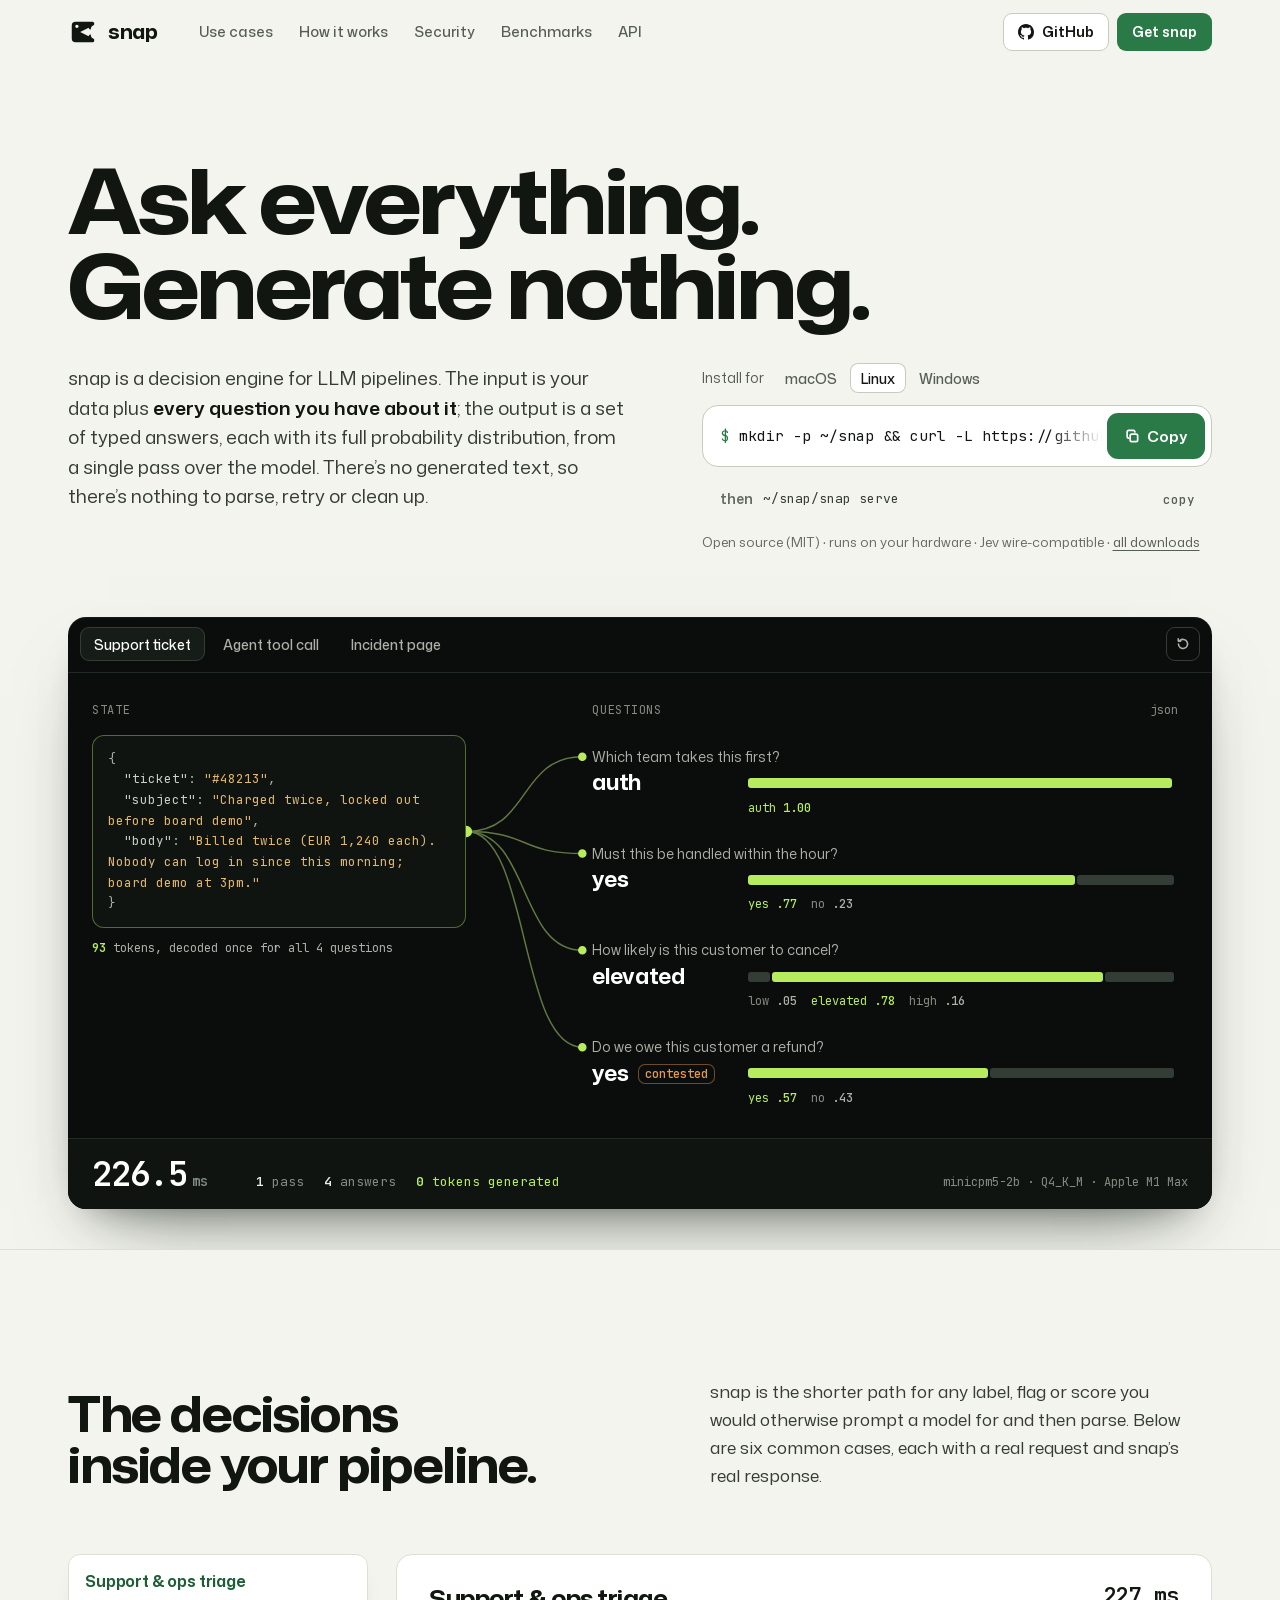
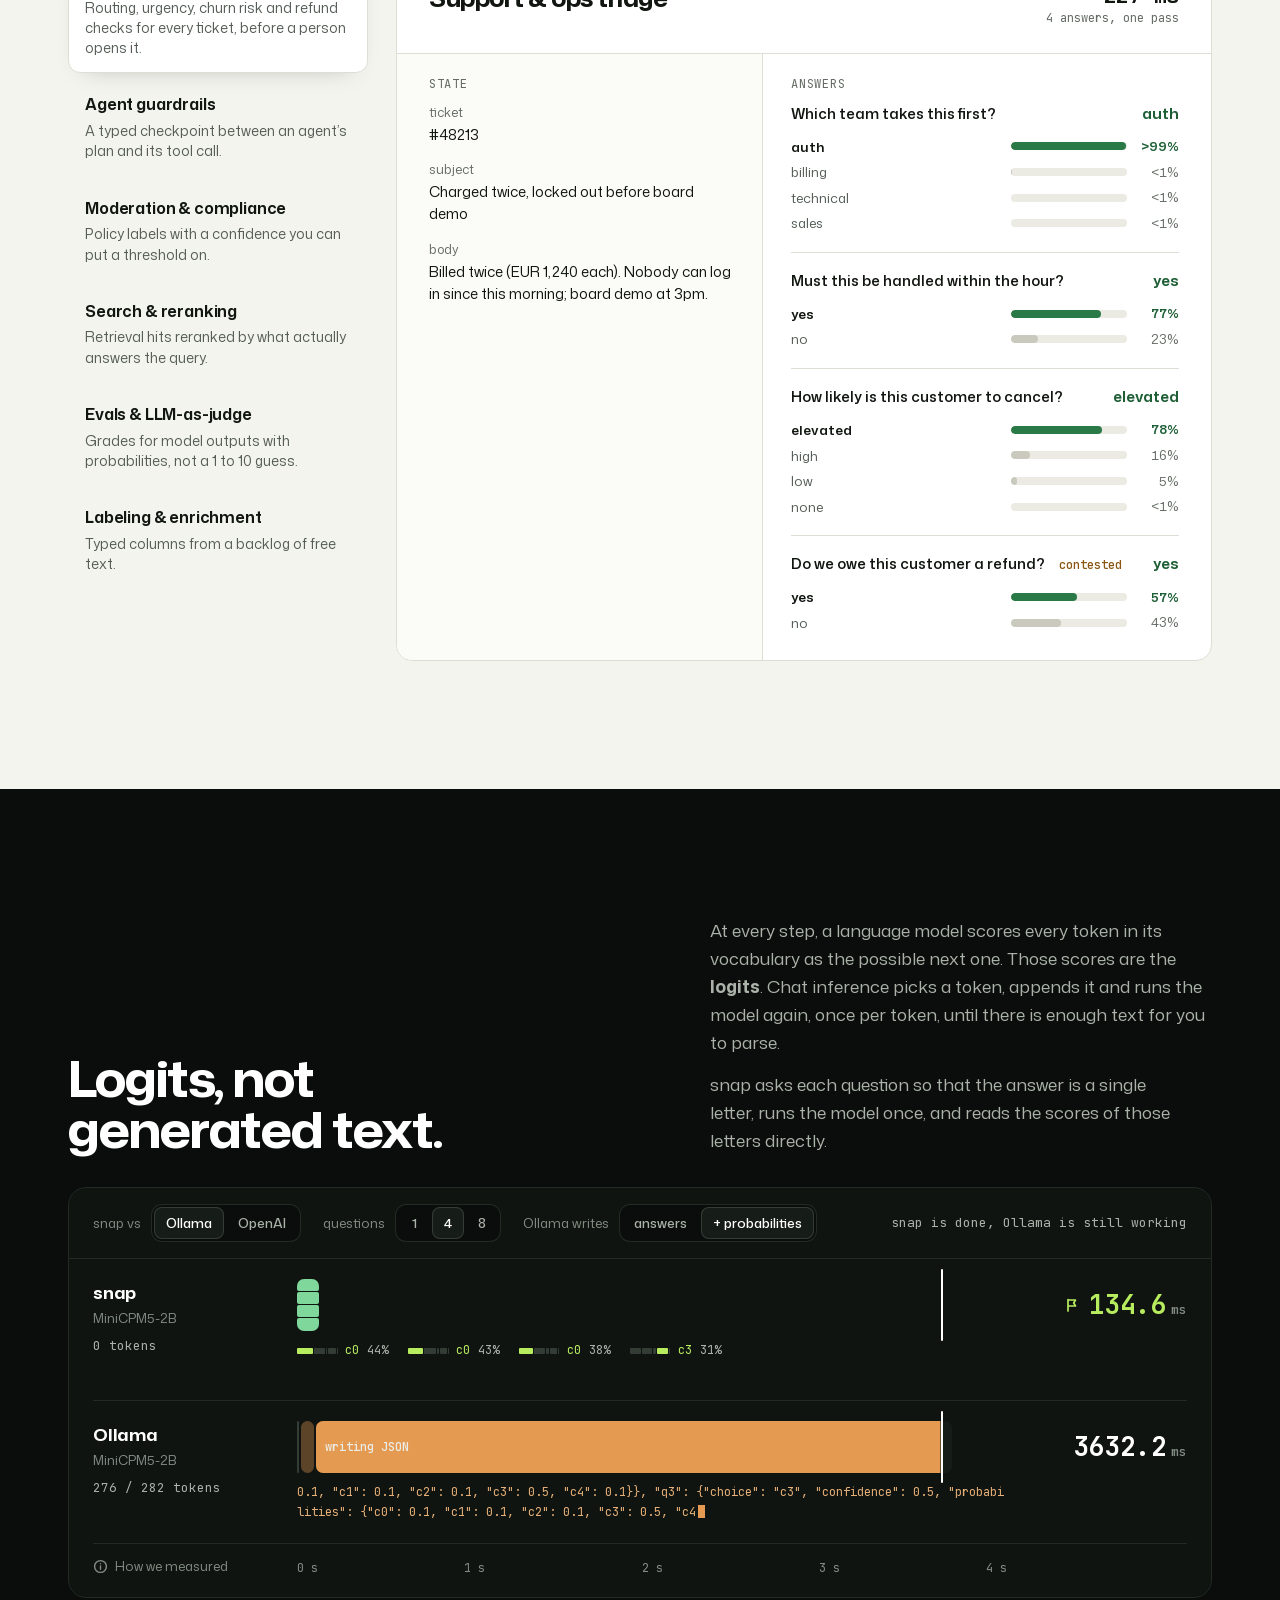
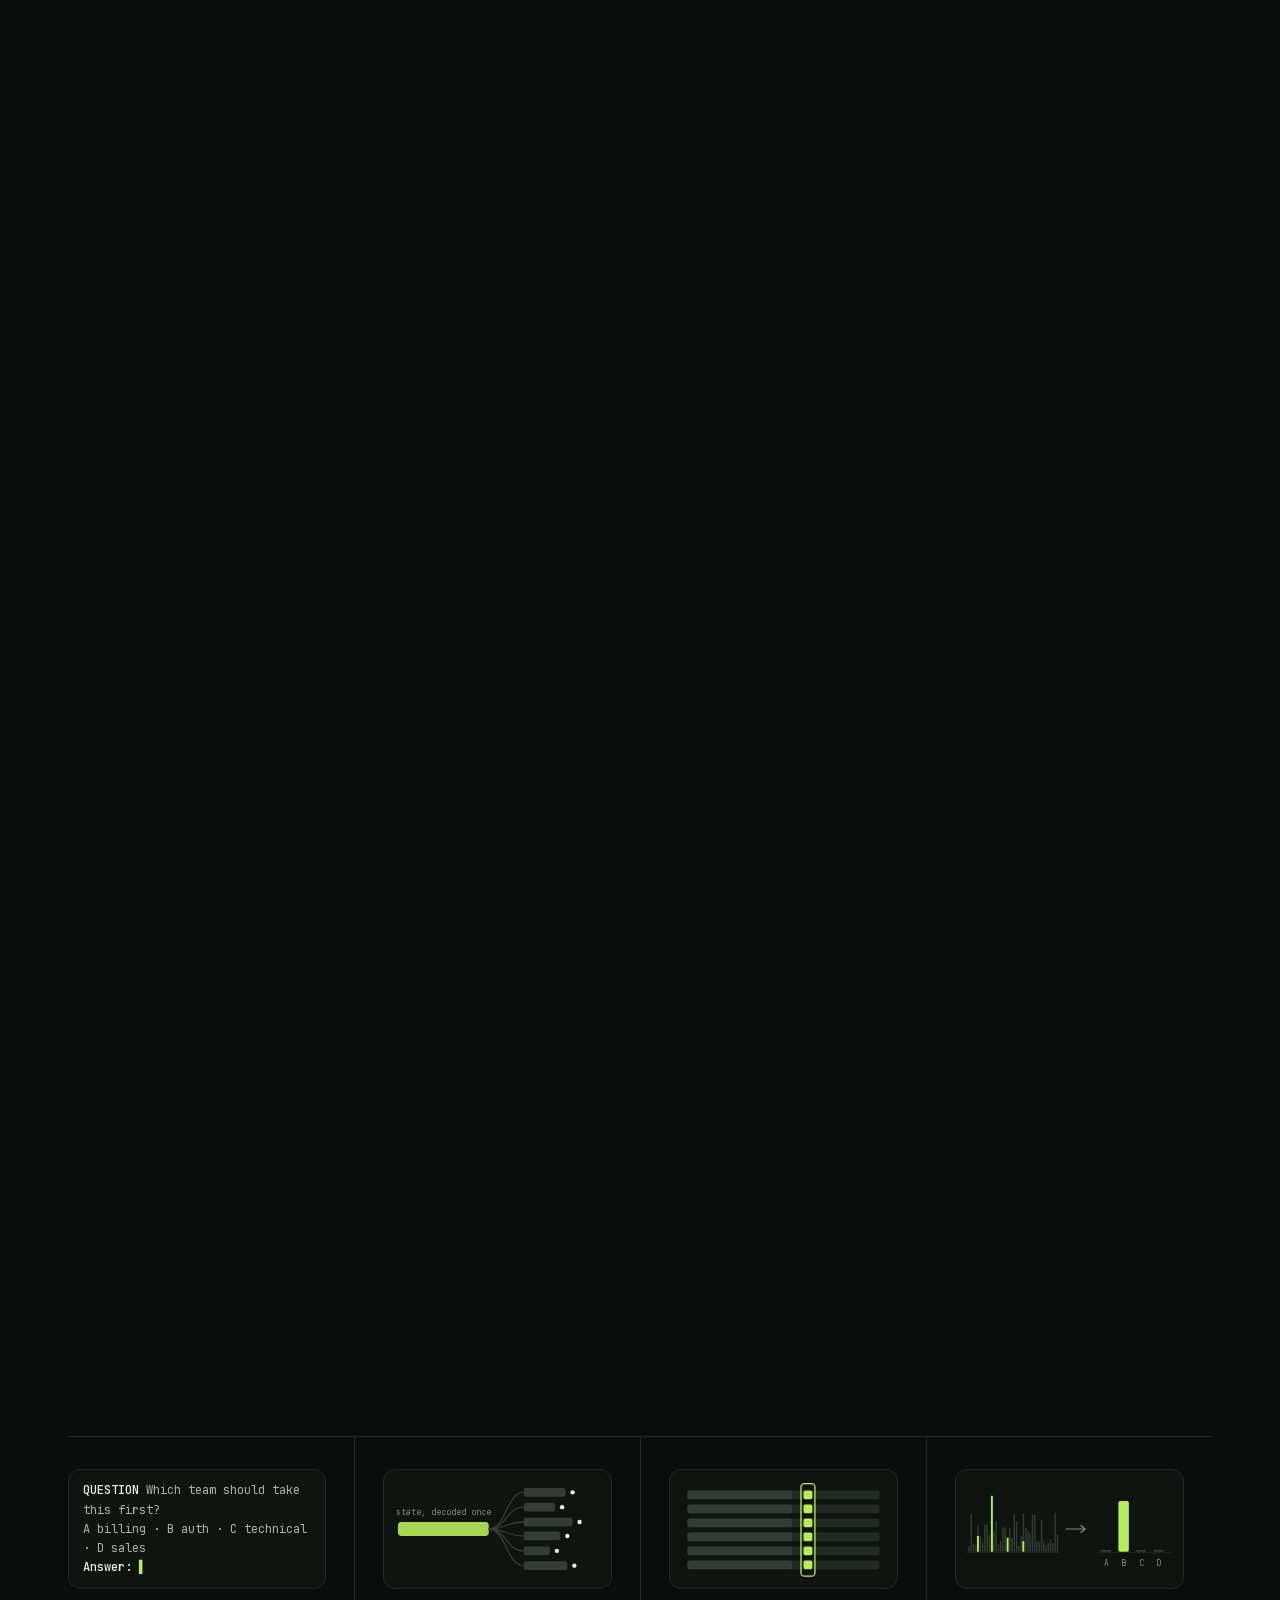
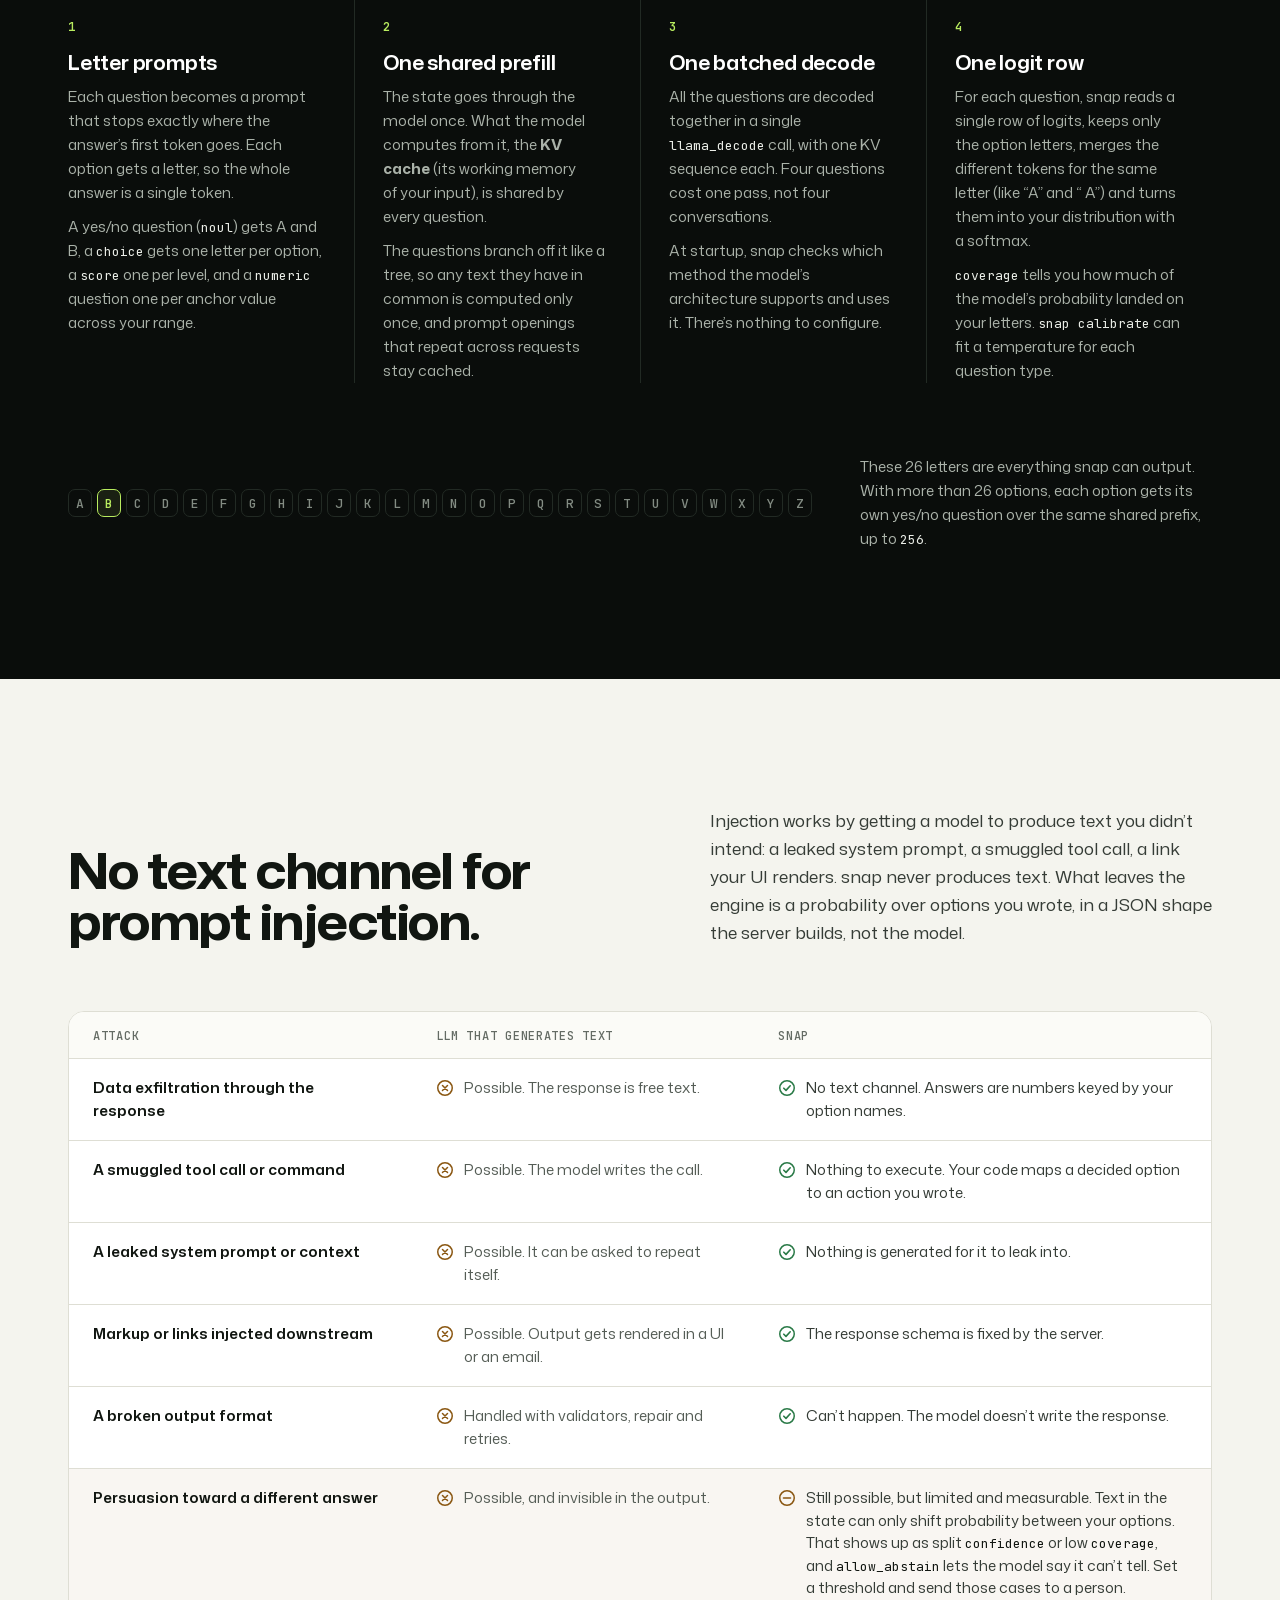
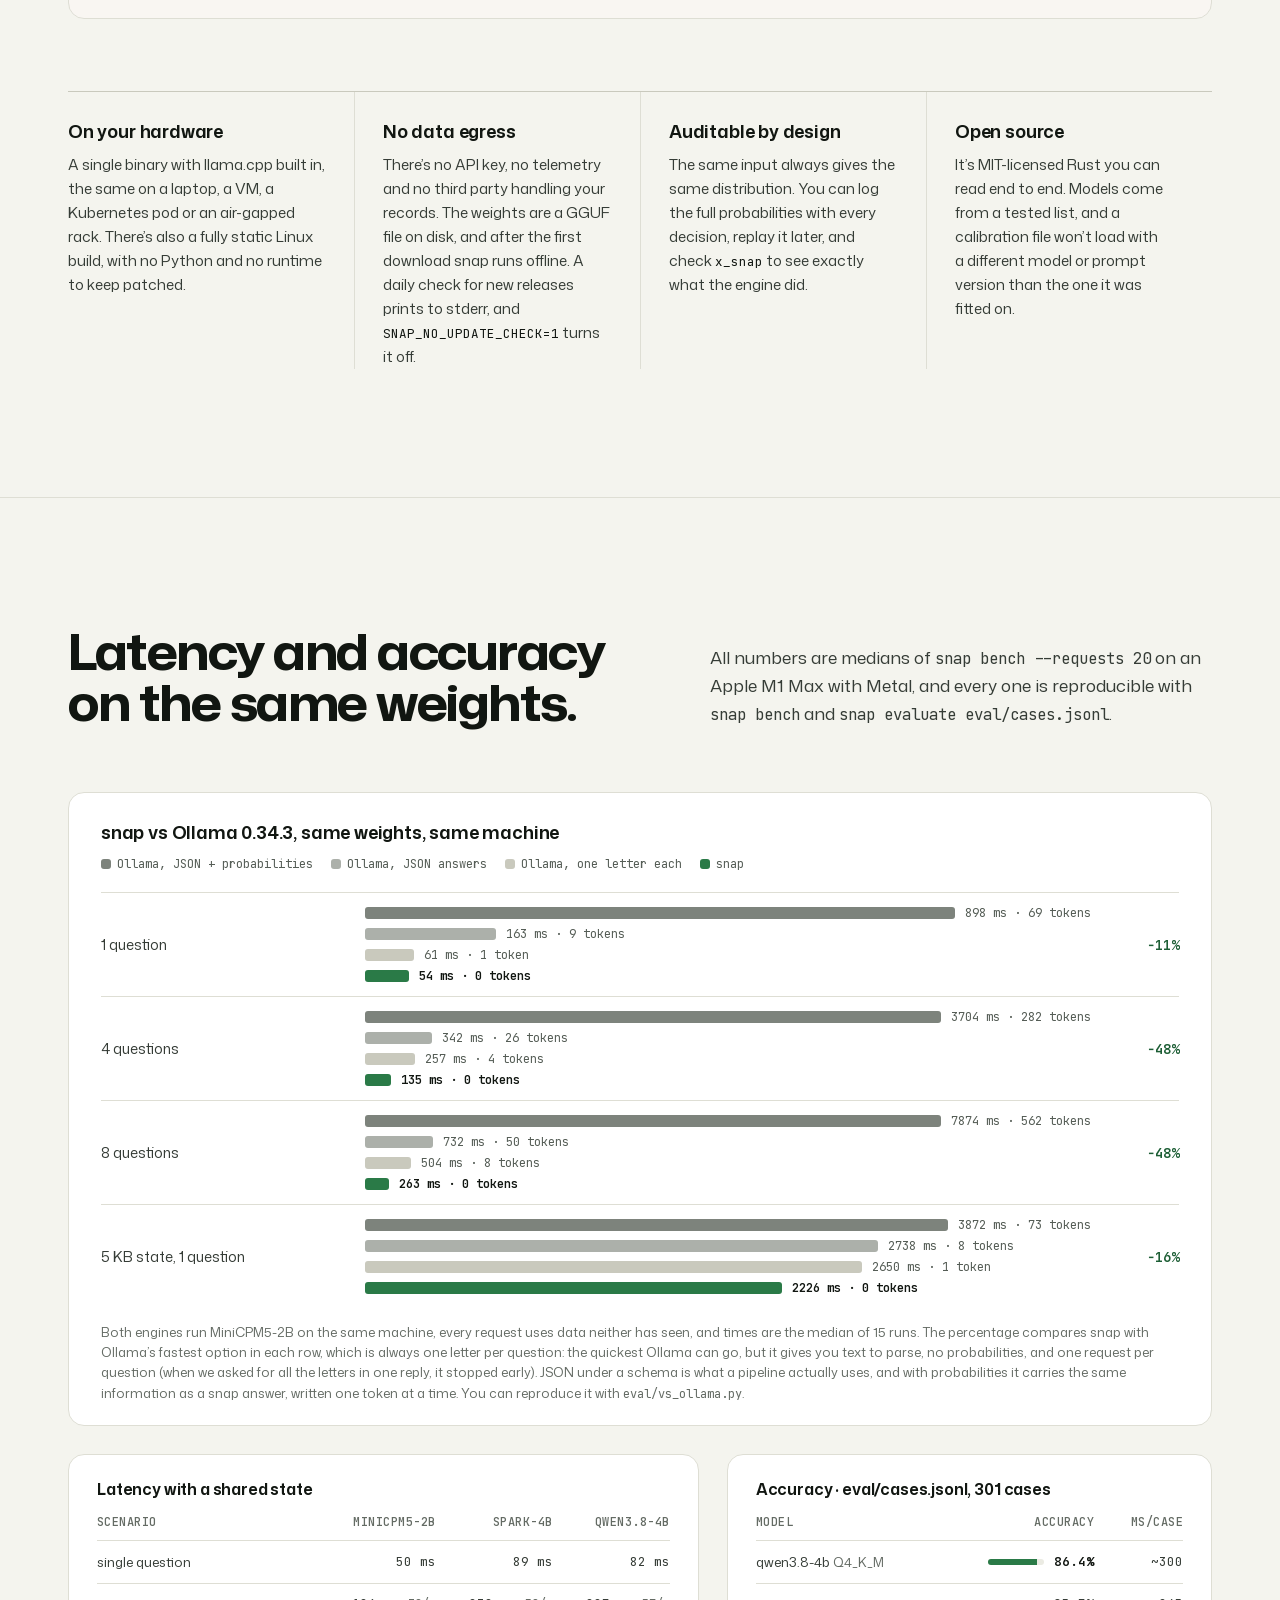
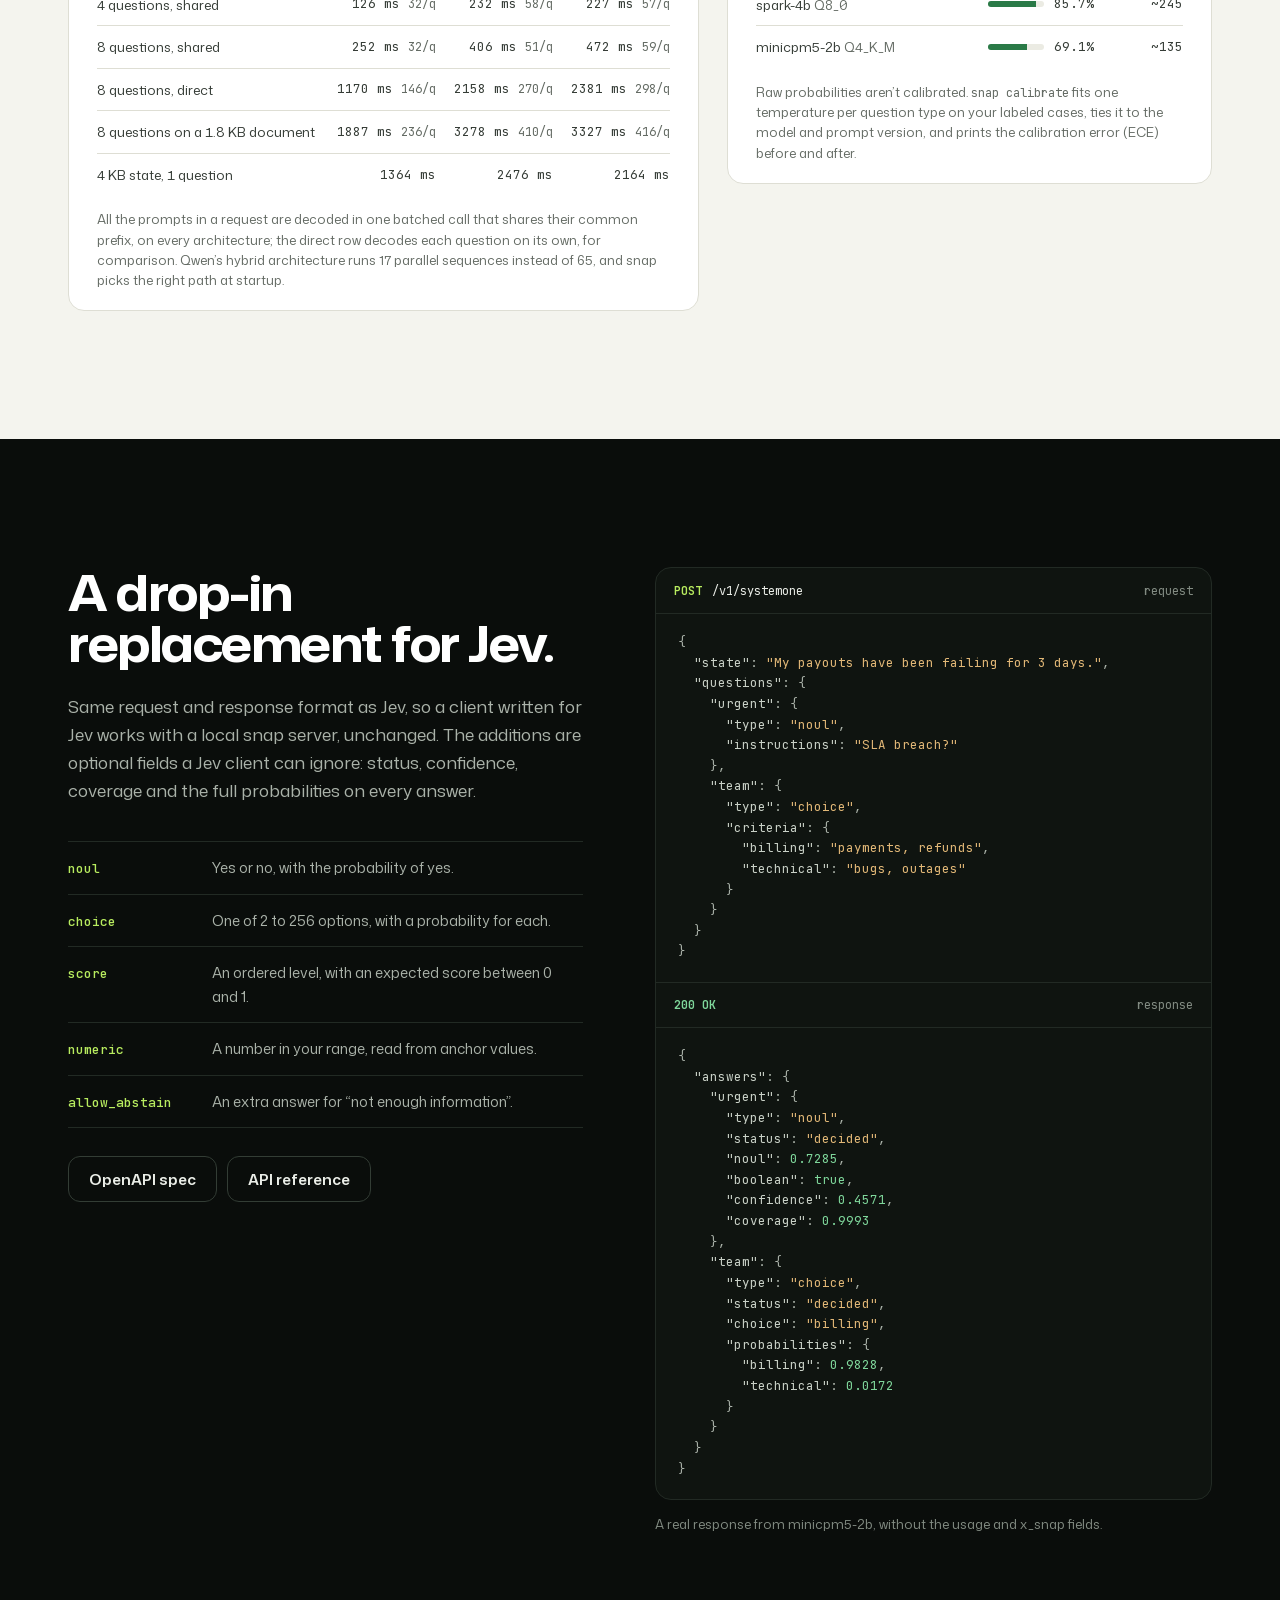
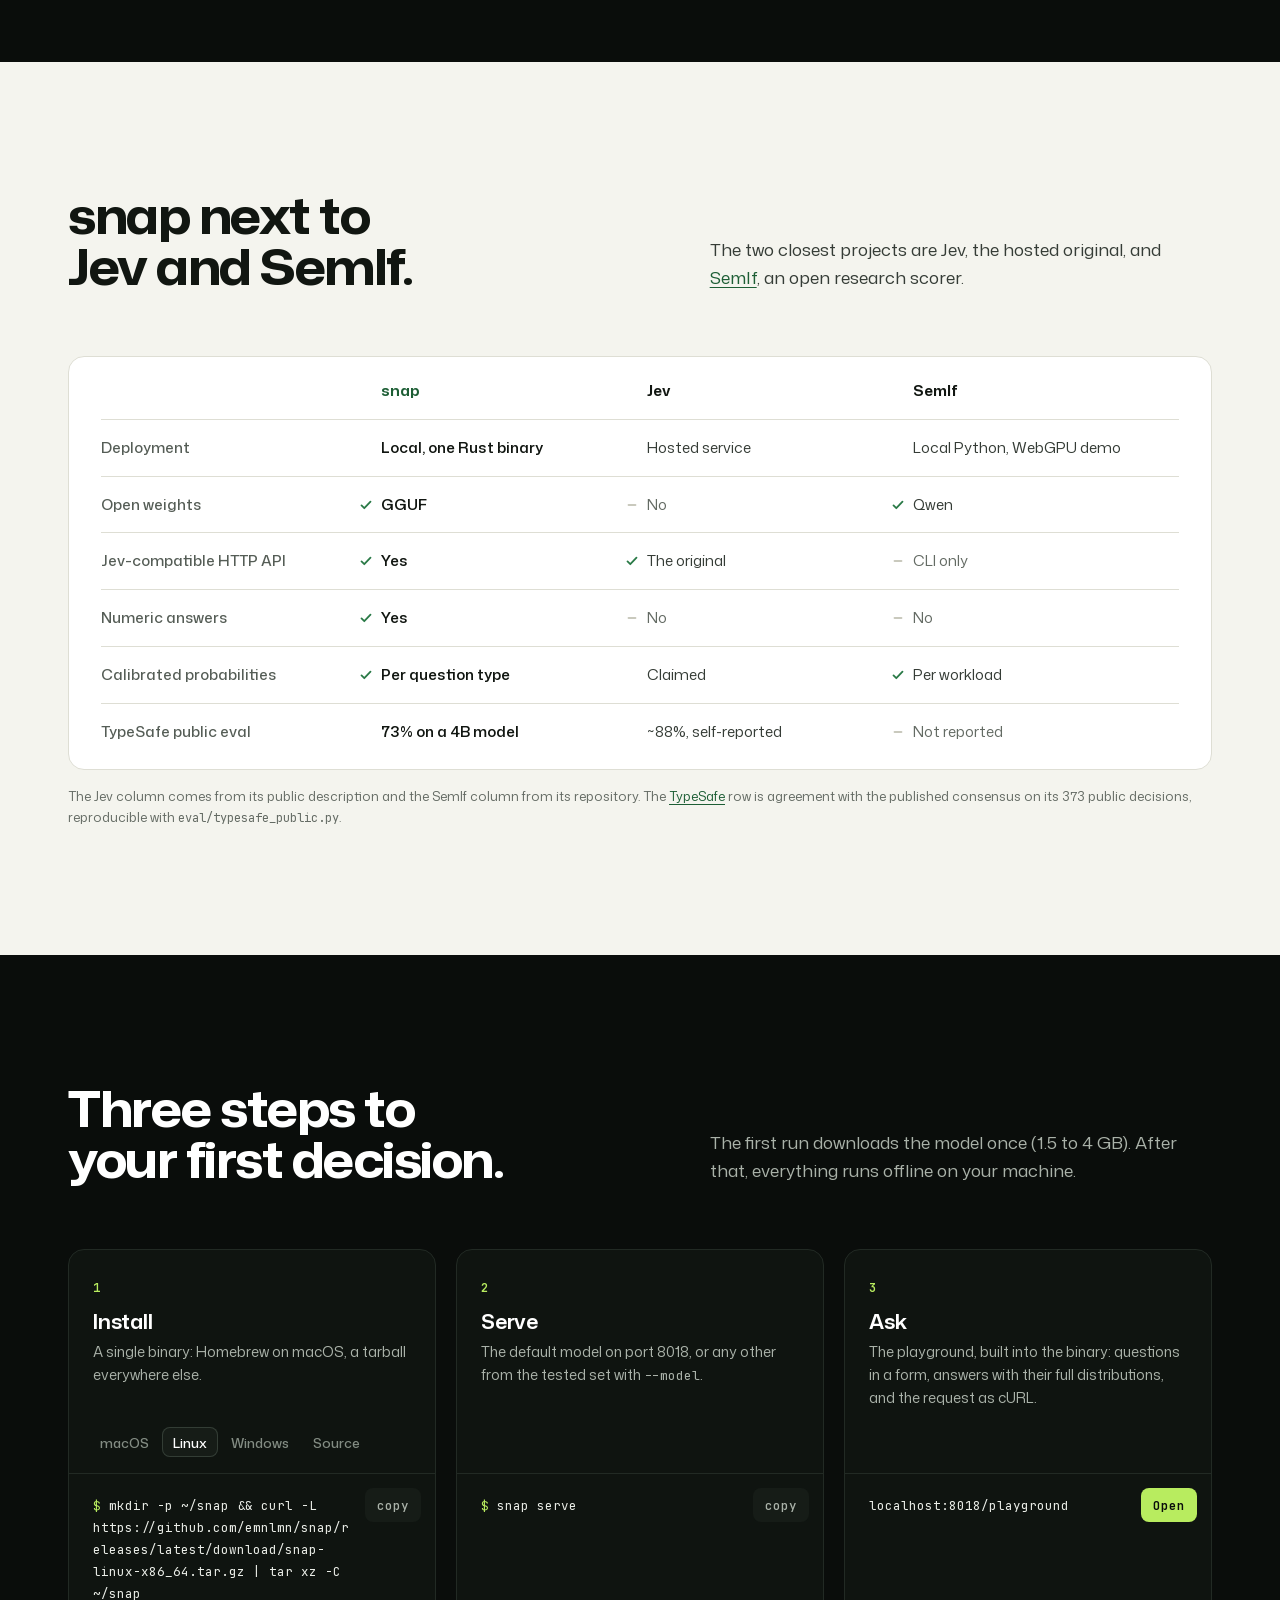
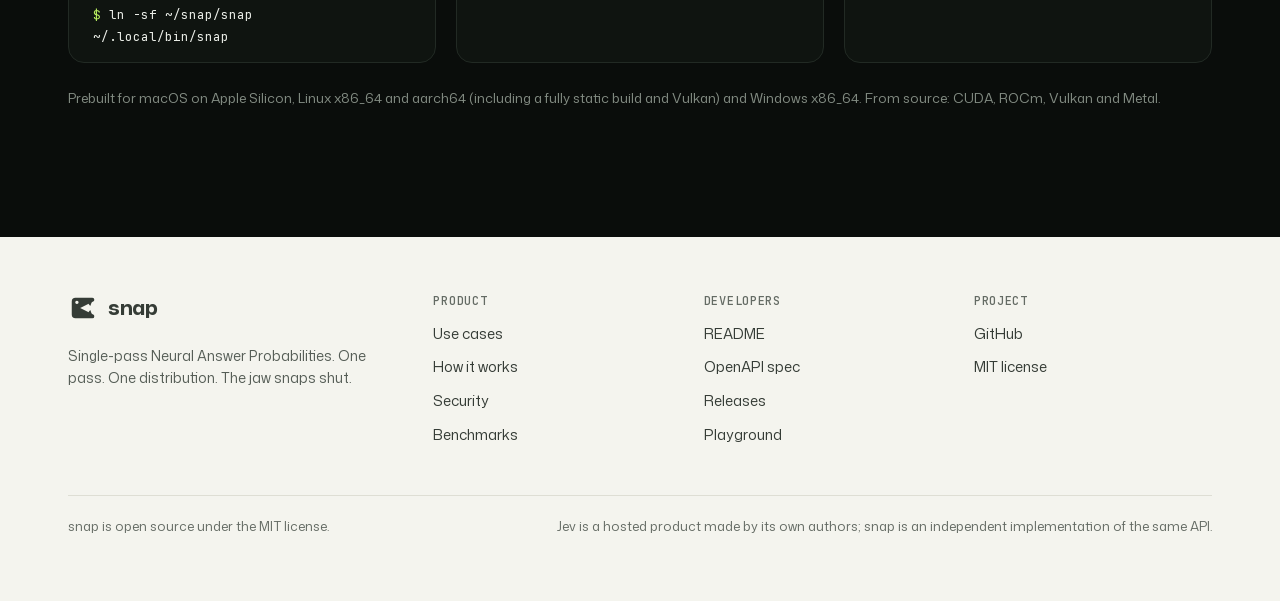
==== commit 8d31a8be: "api: the TypeSafe SDK runs unchanged — EntryType instructions, null-criteria fallbacks, noul outcome" ====
--- a/docs/index.html
+++ b/docs/index.html
@@ -1304,7 +1304,7 @@
 </footer>
 
 <script>
-const DATA = {"support":{"state":{"ticket":"#48213","subject":"Charged twice, locked out before board demo","body":"Billed twice (EUR 1,240 each). Nobody can log in since this morning; board demo at 3pm."},"qs":[{"n":"route","t":"choice","ask":"Which team takes this first?","o":["billing","auth","technical","sales"],"d":["invoices, payments, refunds","login, SSO, lockouts","bugs, outages","pricing, upgrades"],"p":[0.00432,0.995264,0.000394,2.2e-05],"a":"auth","c":0.9937,"s":"decided"},{"n":"urgent","t":"noul","ask":"Must this be handled within the hour?","o":["yes","no"],"d":null,"p":[0.771216,0.228784],"a":"yes","c":0.5424,"s":"decided"},{"n":"churn_risk","t":"score","ask":"How likely is this customer to cancel?","o":["none","low","elevated","high"],"d":null,"p":[0.000146,0.051903,0.784352,0.163599],"a":"elevated","c":0.7125,"s":"decided"},{"n":"refund_due","t":"noul","ask":"Do we owe this customer a refund?","o":["yes","no"],"d":null,"c":0.1335,"s":"contested","p":[0.566769,0.433231],"a":"yes"}],"ms":226.5,"input":233,"shared":93,"raw":{"answers":{"route":{"confidence":0.9937,"status":"decided","coverage":1.0,"type":"choice","choice":"auth","probabilities":{"billing":0.00432,"auth":0.995264,"technical":0.000394,"sales":2.2e-05}},"urgent":{"confidence":0.5424,"status":"decided","coverage":0.9984,"type":"noul","noul":0.771216,"boolean":true,"choice":"yes"},"churn_risk":{"confidence":0.7125,"status":"decided","coverage":1.0,"type":"score","score":0.7038,"level":2,"probabilities":{"none":0.000146,"low":0.051903,"elevated":0.784352,"high":0.163599}},"refund_due":{"confidence":0.1335,"status":"contested","coverage":0.9997,"type":"noul","noul":0.566769,"boolean":true,"choice":"yes"}},"model":"snap-minicpm5-2.6b-15","usage":{"input_tokens":233},"x_snap":{"layout":"state_first","decoded_items":4,"prompt_tokens":552,"cached_head_tokens":40,"shared_prefix_tokens":93,"cache_hits":0,"cache_misses":4,"waves":1,"decode_ms":222.5,"total_ms":226.5}}},"agent":{"state":{"run":"run_7f3a","user_request":"Clean up the staging bucket, old test uploads.","proposed_call":{"tool":"s3.delete_objects","args":{"bucket":"acme-prod-uploads","prefix":""}}},"qs":[{"n":"allow","t":"noul","ask":"Safe to execute without human review?","o":["yes","no"],"d":null,"p":[0.037282,0.962718],"a":"no","c":0.9254,"s":"decided"},{"n":"matches_intent","t":"noul","ask":"Does the call target what the user asked?","o":["yes","no"],"d":null,"p":[0.020534,0.979466],"a":"no","c":0.9589,"s":"decided"},{"n":"blast_radius","t":"score","ask":"Impact if the call is wrong","o":["none, read-only","reversible write","destructive, one resource","irreversible, production-wide"],"d":null,"p":[3.6e-05,0.060997,0.353933,0.585033],"a":"irreversible","c":0.4467,"s":"decided"},{"n":"action","t":"choice","ask":"What should the orchestrator do?","o":["execute","ask_user","block"],"d":["run the call","pause and ask","refuse and log"],"p":[0.23589,0.756871,0.007238],"a":"ask_user","c":0.6353,"s":"decided"}],"ms":232.7,"input":231,"shared":96,"raw":{"answers":{"allow":{"confidence":0.9254,"status":"decided","coverage":0.998,"type":"noul","noul":0.037282,"boolean":false,"choice":"no"},"matches_intent":{"confidence":0.9589,"status":"decided","coverage":0.9466,"type":"noul","noul":0.020534,"boolean":false,"choice":"no"},"blast_radius":{"confidence":0.4467,"status":"decided","coverage":1.0,"type":"score","score":0.8413,"level":3,"probabilities":{"none, read-only":3.6e-05,"reversible write":0.060997,"destructive, one resource":0.353933,"irreversible, production-wide":0.585033}},"action":{"confidence":0.6353,"status":"decided","coverage":1.0,"type":"choice","choice":"ask_user","probabilities":{"execute":0.23589,"ask_user":0.756871,"block":0.007238}}},"model":"snap-minicpm5-2.6b-15","usage":{"input_tokens":231},"x_snap":{"layout":"state_first","decoded_items":4,"prompt_tokens":559,"cached_head_tokens":40,"shared_prefix_tokens":96,"cache_hits":0,"cache_misses":4,"waves":1,"decode_ms":228.7,"total_ms":232.7}}},"incident":{"state":{"page":"INC-2291","deploys":["payments-api v4.12 at 18:05"],"alerts":["checkout p95 300ms to 2.1s since 18:07","payment success 99.1% to 96.8%"]},"qs":[{"n":"severity","t":"score","ask":"Incident severity","o":["sev4, cosmetic","sev3, minor","sev2, degraded","sev1, outage or revenue loss"],"d":null,"p":[0.000819,0.000662,0.06953,0.92899],"a":"sev1","c":0.9053,"s":"decided"},{"n":"page_now","t":"noul","ask":"Page the on-call engineer now?","o":["yes","no"],"d":null,"p":[0.979943,0.020057],"a":"yes","c":0.9599,"s":"decided"},{"n":"likely_cause","t":"choice","ask":"Most likely cause","o":["recent_deploy","capacity","dependency"],"d":["a change shipped just before","resource exhaustion","third-party provider"],"p":[0.074675,0.820014,0.10531],"a":"capacity","c":0.73,"s":"decided"},{"n":"rollback","t":"noul","ask":"Roll back the payments-api deploy first?","o":["yes","no"],"d":null,"p":[0.92057,0.07943],"a":"yes","c":0.8411,"s":"decided"}],"ms":231.6,"input":243,"shared":106,"raw":{"answers":{"severity":{"confidence":0.9053,"status":"decided","coverage":1.0,"type":"score","score":0.9756,"level":3,"probabilities":{"sev4, cosmetic":0.000819,"sev3, minor":0.000662,"sev2, degraded":0.06953,"sev1, outage or revenue loss":0.92899}},"page_now":{"confidence":0.9599,"status":"decided","coverage":0.9952,"type":"noul","noul":0.979943,"boolean":true,"choice":"yes"},"likely_cause":{"confidence":0.73,"status":"decided","coverage":1.0,"type":"choice","choice":"capacity","probabilities":{"recent_deploy":0.074675,"capacity":0.820014,"dependency":0.10531}},"rollback":{"confidence":0.8411,"status":"decided","coverage":0.9991,"type":"noul","noul":0.92057,"boolean":true,"choice":"yes"}},"model":"snap-minicpm5-2.6b-15","usage":{"input_tokens":243},"x_snap":{"layout":"state_first","decoded_items":4,"prompt_tokens":601,"cached_head_tokens":40,"shared_prefix_tokens":106,"cache_hits":0,"cache_misses":4,"waves":1,"decode_ms":227.1,"total_ms":231.6}}},"moderation":{"state":{"listing":"L-90412","message":"iPhone 15 Pro, sealed, $300. No app checkout, fees are crazy. Pay in USDT, I ship today. Text me: +1 415 555 0134"},"qs":[{"n":"policy","t":"choice","ask":"Which policy is violated, if any?","o":["none","off_platform_payment","scam","harassment"],"d":["no violation","pay outside the platform","fraud or bait pricing","abuse or threats"],"p":[0.017232,0.278443,0.651579,0.052746],"a":"scam","c":0.5354,"s":"decided"},{"n":"action","t":"choice","ask":"Moderation action","o":["allow","hold","remove"],"d":["deliver as is","hold for review","remove and warn"],"p":[0.018933,0.972779,0.008288],"a":"hold","c":0.9592,"s":"decided"},{"n":"scam_risk","t":"noul","ask":"Does this look like a scam or fraud attempt?","o":["yes","no"],"d":null,"p":[0.901319,0.098681],"a":"yes","c":0.8026,"s":"decided"}],"ms":293.1,"input":295,"shared":42,"raw":{"answers":{"policy":{"confidence":0.5354,"status":"decided","coverage":1.0,"type":"choice","choice":"scam","probabilities":{"none":0.017232,"off_platform_payment":0.278443,"scam":0.651579,"harassment":0.052746}},"action":{"confidence":0.9592,"status":"decided","coverage":0.9995,"type":"choice","choice":"hold","probabilities":{"allow":0.018933,"hold":0.972779,"remove":0.008288}},"scam_risk":{"confidence":0.8026,"status":"decided","coverage":0.9994,"type":"noul","noul":0.901319,"boolean":true,"choice":"yes"}},"model":"snap-minicpm5-2.6b-15","usage":{"input_tokens":295},"x_snap":{"layout":"question_first","decoded_items":3,"prompt_tokens":419,"cached_head_tokens":40,"shared_prefix_tokens":42,"cache_hits":0,"cache_misses":3,"waves":1,"decode_ms":288.6,"total_ms":293.1}}},"search":{"state":{"query":"how do I rotate an API key without downtime?"},"qs":[{"n":"best","t":"choice","ask":"Which document best answers the query?","o":["doc_118","doc_342","doc_077","doc_205","doc_411","doc_019"],"d":["Rotating API keys with zero downtime","Revoking a compromised key","Rate limits per key","Creating your first key","Rotating webhook secrets","SSO and SCIM setup"],"p":[0.999296,5.5e-05,8.8e-05,0.000538,2.1e-05,0.0],"a":"doc_118","c":0.9992,"s":"decided"},{"n":"intent","t":"choice","ask":"What is the user trying to do?","o":["how_to","troubleshoot","security_incident","billing"],"d":["learn a task","fix something broken","respond to a leak","plans, invoices"],"p":[0.848622,0.117275,0.026011,0.008093],"a":"how_to","c":0.7982,"s":"decided"},{"n":"needs_recent","t":"noul","ask":"Does the answer depend on current API versions?","o":["yes","no"],"d":null,"p":[0.682712,0.317288],"a":"yes","c":0.3654,"s":"decided"}],"ms":101.9,"input":90,"shared":42,"raw":{"answers":{"best":{"confidence":0.9992,"status":"decided","coverage":1.0,"type":"choice","choice":"doc_118","probabilities":{"doc_118":0.999296,"doc_342":5.5e-05,"doc_077":8.8e-05,"doc_205":0.000538,"doc_411":2.1e-05,"doc_019":0.0}},"intent":{"confidence":0.7982,"status":"decided","coverage":1.0,"type":"choice","choice":"how_to","probabilities":{"how_to":0.848622,"troubleshoot":0.117275,"security_incident":0.026011,"billing":0.008093}},"needs_recent":{"confidence":0.3654,"status":"decided","coverage":0.9903,"type":"noul","noul":0.682712,"boolean":true,"choice":"yes"}},"model":"snap-minicpm5-2.6b-15","usage":{"input_tokens":90},"x_snap":{"layout":"question_first","decoded_items":3,"prompt_tokens":345,"cached_head_tokens":40,"shared_prefix_tokens":42,"cache_hits":3,"cache_misses":0,"waves":1,"decode_ms":97.5,"total_ms":101.9}}},"judge":{"state":{"question":"Refund window for annual plans?","context":"Full refund within 30 days of purchase, then pro-rated monthly.","answer":"Full refund within 60 days."},"qs":[{"n":"faithful","t":"noul","ask":"Is the answer fully supported by the context?","o":["yes","no"],"d":null,"p":[0.001724,0.998276],"a":"no","c":0.9966,"s":"decided"},{"n":"correctness","t":"score","ask":"How correct is the answer?","o":["wrong","partially correct","mostly correct","fully correct"],"d":null,"p":[0.82346,0.038177,0.002958,0.135406],"a":"wrong","c":0.7646,"s":"decided"},{"n":"error_type","t":"choice","ask":"Main error","o":["none","wrong_number","missing_info","unsupported_claim"],"d":["no error","contradicts a figure","omits stated info","adds a claim"],"p":[0.001383,0.699597,0.062824,0.236196],"a":"wrong_number","c":0.5995,"s":"decided"}],"ms":183.5,"input":171,"shared":82,"raw":{"answers":{"faithful":{"confidence":0.9966,"status":"decided","coverage":0.9926,"type":"noul","noul":0.001724,"boolean":false,"choice":"no"},"correctness":{"confidence":0.7646,"status":"decided","coverage":1.0,"type":"score","score":0.1501,"level":0,"probabilities":{"wrong":0.82346,"partially correct":0.038177,"mostly correct":0.002958,"fully correct":0.135406}},"error_type":{"confidence":0.5995,"status":"decided","coverage":1.0,"type":"choice","choice":"wrong_number","probabilities":{"none":0.001383,"wrong_number":0.699597,"missing_info":0.062824,"unsupported_claim":0.236196}}},"model":"snap-minicpm5-2.6b-15","usage":{"input_tokens":171},"x_snap":{"layout":"state_first","decoded_items":3,"prompt_tokens":375,"cached_head_tokens":40,"shared_prefix_tokens":82,"cache_hits":0,"cache_misses":3,"waves":1,"decode_ms":180.4,"total_ms":183.5}}},"labeling":{"state":{"lead":"inbound #5530","form":"Head of Data at a 1,200-person logistics company. ~2M shipment exceptions a month, on-prem only. Can we talk pricing?"},"qs":[{"n":"intent","t":"score","ask":"Buying intent","o":["browsing","researching","evaluating","ready to buy"],"d":null,"p":[0.001171,0.005367,0.269609,0.723853],"a":"ready to buy","c":0.6318,"s":"decided"},{"n":"segment","t":"choice","ask":"Company segment","o":["smb","mid_market","enterprise"],"d":["under 100 employees","100 to 1,000","over 1,000"],"p":[0.000149,0.023286,0.976566],"a":"enterprise","c":0.9648,"s":"decided"},{"n":"on_prem","t":"noul","ask":"Requires on-premise deployment?","o":["yes","no"],"d":null,"p":[0.806072,0.193928],"a":"yes","c":0.6121,"s":"decided"},{"n":"decision_maker","t":"noul","ask":"Is the writer likely the decision maker?","o":["yes","no"],"d":null,"p":[0.81554,0.18446],"a":"yes","c":0.6311,"s":"decided"}],"ms":200.2,"input":214,"shared":88,"raw":{"answers":{"intent":{"confidence":0.6318,"status":"decided","coverage":1.0,"type":"score","score":0.9054,"level":3,"probabilities":{"browsing":0.001171,"researching":0.005367,"evaluating":0.269609,"ready to buy":0.723853}},"segment":{"confidence":0.9648,"status":"decided","coverage":1.0,"type":"choice","choice":"enterprise","probabilities":{"smb":0.000149,"mid_market":0.023286,"enterprise":0.976566}},"on_prem":{"confidence":0.6121,"status":"decided","coverage":0.9981,"type":"noul","noul":0.806072,"boolean":true,"choice":"yes"},"decision_maker":{"confidence":0.6311,"status":"decided","coverage":0.9979,"type":"noul","noul":0.81554,"boolean":true,"choice":"yes"}},"model":"snap-minicpm5-2.6b-15","usage":{"input_tokens":214},"x_snap":{"layout":"state_first","decoded_items":4,"prompt_tokens":518,"cached_head_tokens":40,"shared_prefix_tokens":88,"cache_hits":0,"cache_misses":4,"waves":1,"decode_ms":196.5,"total_ms":200.2}}}};
+const DATA = {"support":{"state":{"ticket":"#48213","subject":"Charged twice, locked out before board demo","body":"Billed twice (EUR 1,240 each). Nobody can log in since this morning; board demo at 3pm."},"qs":[{"n":"route","t":"choice","ask":"Which team takes this first?","o":["billing","auth","technical","sales"],"d":["invoices, payments, refunds","login, SSO, lockouts","bugs, outages","pricing, upgrades"],"p":[0.00432,0.995264,0.000394,2.2e-05],"a":"auth","c":0.9937,"s":"decided"},{"n":"urgent","t":"noul","ask":"Must this be handled within the hour?","o":["yes","no"],"d":null,"p":[0.771216,0.228784],"a":"yes","c":0.5424,"s":"decided"},{"n":"churn_risk","t":"score","ask":"How likely is this customer to cancel?","o":["none","low","elevated","high"],"d":null,"p":[0.000146,0.051903,0.784352,0.163599],"a":"elevated","c":0.7125,"s":"decided"},{"n":"refund_due","t":"noul","ask":"Do we owe this customer a refund?","o":["yes","no"],"d":null,"c":0.1335,"s":"contested","p":[0.566769,0.433231],"a":"yes"}],"ms":226.5,"input":233,"shared":93,"raw":{"answers":{"route":{"confidence":0.9937,"status":"decided","coverage":1.0,"type":"choice","choice":"auth","probabilities":{"billing":0.00432,"auth":0.995264,"technical":0.000394,"sales":2.2e-05}},"urgent":{"confidence":0.5424,"status":"decided","coverage":0.9984,"type":"noul","noul":0.771216,"boolean":true,"choice":"yes"},"churn_risk":{"confidence":0.7125,"status":"decided","coverage":1.0,"type":"score","score":2.1114,"level":2,"probabilities":{"0":0.000146,"1":0.051903,"2":0.784352,"3":0.163599},"legend":{"0":"none","1":"low","2":"elevated","3":"high"}},"refund_due":{"confidence":0.1335,"status":"contested","coverage":0.9997,"type":"noul","noul":0.566769,"boolean":true,"choice":"yes"}},"model":"snap-minicpm5-2.6b-15","usage":{"input_tokens":233,"output_tokens":0},"x_snap":{"layout":"state_first","decoded_items":4,"prompt_tokens":552,"cached_head_tokens":40,"shared_prefix_tokens":93,"cache_hits":0,"cache_misses":4,"waves":1,"decode_ms":222.5,"total_ms":226.5}}},"agent":{"state":{"run":"run_7f3a","user_request":"Clean up the staging bucket, old test uploads.","proposed_call":{"tool":"s3.delete_objects","args":{"bucket":"acme-prod-uploads","prefix":""}}},"qs":[{"n":"allow","t":"noul","ask":"Safe to execute without human review?","o":["yes","no"],"d":null,"p":[0.037282,0.962718],"a":"no","c":0.9254,"s":"decided"},{"n":"matches_intent","t":"noul","ask":"Does the call target what the user asked?","o":["yes","no"],"d":null,"p":[0.020534,0.979466],"a":"no","c":0.9589,"s":"decided"},{"n":"blast_radius","t":"score","ask":"Impact if the call is wrong","o":["none, read-only","reversible write","destructive, one resource","irreversible, production-wide"],"d":null,"p":[3.6e-05,0.060997,0.353933,0.585033],"a":"irreversible","c":0.4467,"s":"decided"},{"n":"action","t":"choice","ask":"What should the orchestrator do?","o":["execute","ask_user","block"],"d":["run the call","pause and ask","refuse and log"],"p":[0.23589,0.756871,0.007238],"a":"ask_user","c":0.6353,"s":"decided"}],"ms":232.7,"input":231,"shared":96,"raw":{"answers":{"allow":{"confidence":0.9254,"status":"decided","coverage":0.998,"type":"noul","noul":0.037282,"boolean":false,"choice":"no"},"matches_intent":{"confidence":0.9589,"status":"decided","coverage":0.9466,"type":"noul","noul":0.020534,"boolean":false,"choice":"no"},"blast_radius":{"confidence":0.4467,"status":"decided","coverage":1.0,"type":"score","score":2.5239,"level":3,"probabilities":{"0":3.6e-05,"1":0.060997,"2":0.353933,"3":0.585033},"legend":{"0":"none, read-only","1":"reversible write","2":"destructive, one resource","3":"irreversible, production-wide"}},"action":{"confidence":0.6353,"status":"decided","coverage":1.0,"type":"choice","choice":"ask_user","probabilities":{"execute":0.23589,"ask_user":0.756871,"block":0.007238}}},"model":"snap-minicpm5-2.6b-15","usage":{"input_tokens":231,"output_tokens":0},"x_snap":{"layout":"state_first","decoded_items":4,"prompt_tokens":559,"cached_head_tokens":40,"shared_prefix_tokens":96,"cache_hits":0,"cache_misses":4,"waves":1,"decode_ms":228.7,"total_ms":232.7}}},"incident":{"state":{"page":"INC-2291","deploys":["payments-api v4.12 at 18:05"],"alerts":["checkout p95 300ms to 2.1s since 18:07","payment success 99.1% to 96.8%"]},"qs":[{"n":"severity","t":"score","ask":"Incident severity","o":["sev4, cosmetic","sev3, minor","sev2, degraded","sev1, outage or revenue loss"],"d":null,"p":[0.000819,0.000662,0.06953,0.92899],"a":"sev1","c":0.9053,"s":"decided"},{"n":"page_now","t":"noul","ask":"Page the on-call engineer now?","o":["yes","no"],"d":null,"p":[0.979943,0.020057],"a":"yes","c":0.9599,"s":"decided"},{"n":"likely_cause","t":"choice","ask":"Most likely cause","o":["recent_deploy","capacity","dependency"],"d":["a change shipped just before","resource exhaustion","third-party provider"],"p":[0.074675,0.820014,0.10531],"a":"capacity","c":0.73,"s":"decided"},{"n":"rollback","t":"noul","ask":"Roll back the payments-api deploy first?","o":["yes","no"],"d":null,"p":[0.92057,0.07943],"a":"yes","c":0.8411,"s":"decided"}],"ms":231.6,"input":243,"shared":106,"raw":{"answers":{"severity":{"confidence":0.9053,"status":"decided","coverage":1.0,"type":"score","score":2.9268,"level":3,"probabilities":{"0":0.000819,"1":0.000662,"2":0.06953,"3":0.92899},"legend":{"0":"sev4, cosmetic","1":"sev3, minor","2":"sev2, degraded","3":"sev1, outage or revenue loss"}},"page_now":{"confidence":0.9599,"status":"decided","coverage":0.9952,"type":"noul","noul":0.979943,"boolean":true,"choice":"yes"},"likely_cause":{"confidence":0.73,"status":"decided","coverage":1.0,"type":"choice","choice":"capacity","probabilities":{"recent_deploy":0.074675,"capacity":0.820014,"dependency":0.10531}},"rollback":{"confidence":0.8411,"status":"decided","coverage":0.9991,"type":"noul","noul":0.92057,"boolean":true,"choice":"yes"}},"model":"snap-minicpm5-2.6b-15","usage":{"input_tokens":243,"output_tokens":0},"x_snap":{"layout":"state_first","decoded_items":4,"prompt_tokens":601,"cached_head_tokens":40,"shared_prefix_tokens":106,"cache_hits":0,"cache_misses":4,"waves":1,"decode_ms":227.1,"total_ms":231.6}}},"moderation":{"state":{"listing":"L-90412","message":"iPhone 15 Pro, sealed, $300. No app checkout, fees are crazy. Pay in USDT, I ship today. Text me: +1 415 555 0134"},"qs":[{"n":"policy","t":"choice","ask":"Which policy is violated, if any?","o":["none","off_platform_payment","scam","harassment"],"d":["no violation","pay outside the platform","fraud or bait pricing","abuse or threats"],"p":[0.017232,0.278443,0.651579,0.052746],"a":"scam","c":0.5354,"s":"decided"},{"n":"action","t":"choice","ask":"Moderation action","o":["allow","hold","remove"],"d":["deliver as is","hold for review","remove and warn"],"p":[0.018933,0.972779,0.008288],"a":"hold","c":0.9592,"s":"decided"},{"n":"scam_risk","t":"noul","ask":"Does this look like a scam or fraud attempt?","o":["yes","no"],"d":null,"p":[0.901319,0.098681],"a":"yes","c":0.8026,"s":"decided"}],"ms":293.1,"input":295,"shared":42,"raw":{"answers":{"policy":{"confidence":0.5354,"status":"decided","coverage":1.0,"type":"choice","choice":"scam","probabilities":{"none":0.017232,"off_platform_payment":0.278443,"scam":0.651579,"harassment":0.052746}},"action":{"confidence":0.9592,"status":"decided","coverage":0.9995,"type":"choice","choice":"hold","probabilities":{"allow":0.018933,"hold":0.972779,"remove":0.008288}},"scam_risk":{"confidence":0.8026,"status":"decided","coverage":0.9994,"type":"noul","noul":0.901319,"boolean":true,"choice":"yes"}},"model":"snap-minicpm5-2.6b-15","usage":{"input_tokens":295,"output_tokens":0},"x_snap":{"layout":"question_first","decoded_items":3,"prompt_tokens":419,"cached_head_tokens":40,"shared_prefix_tokens":42,"cache_hits":0,"cache_misses":3,"waves":1,"decode_ms":288.6,"total_ms":293.1}}},"search":{"state":{"query":"how do I rotate an API key without downtime?"},"qs":[{"n":"best","t":"choice","ask":"Which document best answers the query?","o":["doc_118","doc_342","doc_077","doc_205","doc_411","doc_019"],"d":["Rotating API keys with zero downtime","Revoking a compromised key","Rate limits per key","Creating your first key","Rotating webhook secrets","SSO and SCIM setup"],"p":[0.999296,5.5e-05,8.8e-05,0.000538,2.1e-05,0.0],"a":"doc_118","c":0.9992,"s":"decided"},{"n":"intent","t":"choice","ask":"What is the user trying to do?","o":["how_to","troubleshoot","security_incident","billing"],"d":["learn a task","fix something broken","respond to a leak","plans, invoices"],"p":[0.848622,0.117275,0.026011,0.008093],"a":"how_to","c":0.7982,"s":"decided"},{"n":"needs_recent","t":"noul","ask":"Does the answer depend on current API versions?","o":["yes","no"],"d":null,"p":[0.682712,0.317288],"a":"yes","c":0.3654,"s":"decided"}],"ms":101.9,"input":90,"shared":42,"raw":{"answers":{"best":{"confidence":0.9992,"status":"decided","coverage":1.0,"type":"choice","choice":"doc_118","probabilities":{"doc_118":0.999296,"doc_342":5.5e-05,"doc_077":8.8e-05,"doc_205":0.000538,"doc_411":2.1e-05,"doc_019":0.0}},"intent":{"confidence":0.7982,"status":"decided","coverage":1.0,"type":"choice","choice":"how_to","probabilities":{"how_to":0.848622,"troubleshoot":0.117275,"security_incident":0.026011,"billing":0.008093}},"needs_recent":{"confidence":0.3654,"status":"decided","coverage":0.9903,"type":"noul","noul":0.682712,"boolean":true,"choice":"yes"}},"model":"snap-minicpm5-2.6b-15","usage":{"input_tokens":90,"output_tokens":0},"x_snap":{"layout":"question_first","decoded_items":3,"prompt_tokens":345,"cached_head_tokens":40,"shared_prefix_tokens":42,"cache_hits":3,"cache_misses":0,"waves":1,"decode_ms":97.5,"total_ms":101.9}}},"judge":{"state":{"question":"Refund window for annual plans?","context":"Full refund within 30 days of purchase, then pro-rated monthly.","answer":"Full refund within 60 days."},"qs":[{"n":"faithful","t":"noul","ask":"Is the answer fully supported by the context?","o":["yes","no"],"d":null,"p":[0.001724,0.998276],"a":"no","c":0.9966,"s":"decided"},{"n":"correctness","t":"score","ask":"How correct is the answer?","o":["wrong","partially correct","mostly correct","fully correct"],"d":null,"p":[0.82346,0.038177,0.002958,0.135406],"a":"wrong","c":0.7646,"s":"decided"},{"n":"error_type","t":"choice","ask":"Main error","o":["none","wrong_number","missing_info","unsupported_claim"],"d":["no error","contradicts a figure","omits stated info","adds a claim"],"p":[0.001383,0.699597,0.062824,0.236196],"a":"wrong_number","c":0.5995,"s":"decided"}],"ms":183.5,"input":171,"shared":82,"raw":{"answers":{"faithful":{"confidence":0.9966,"status":"decided","coverage":0.9926,"type":"noul","noul":0.001724,"boolean":false,"choice":"no"},"correctness":{"confidence":0.7646,"status":"decided","coverage":1.0,"type":"score","score":0.4503,"level":0,"probabilities":{"0":0.82346,"1":0.038177,"2":0.002958,"3":0.135406},"legend":{"0":"wrong","1":"partially correct","2":"mostly correct","3":"fully correct"}},"error_type":{"confidence":0.5995,"status":"decided","coverage":1.0,"type":"choice","choice":"wrong_number","probabilities":{"none":0.001383,"wrong_number":0.699597,"missing_info":0.062824,"unsupported_claim":0.236196}}},"model":"snap-minicpm5-2.6b-15","usage":{"input_tokens":171,"output_tokens":0},"x_snap":{"layout":"state_first","decoded_items":3,"prompt_tokens":375,"cached_head_tokens":40,"shared_prefix_tokens":82,"cache_hits":0,"cache_misses":3,"waves":1,"decode_ms":180.4,"total_ms":183.5}}},"labeling":{"state":{"lead":"inbound #5530","form":"Head of Data at a 1,200-person logistics company. ~2M shipment exceptions a month, on-prem only. Can we talk pricing?"},"qs":[{"n":"intent","t":"score","ask":"Buying intent","o":["browsing","researching","evaluating","ready to buy"],"d":null,"p":[0.001171,0.005367,0.269609,0.723853],"a":"ready to buy","c":0.6318,"s":"decided"},{"n":"segment","t":"choice","ask":"Company segment","o":["smb","mid_market","enterprise"],"d":["under 100 employees","100 to 1,000","over 1,000"],"p":[0.000149,0.023286,0.976566],"a":"enterprise","c":0.9648,"s":"decided"},{"n":"on_prem","t":"noul","ask":"Requires on-premise deployment?","o":["yes","no"],"d":null,"p":[0.806072,0.193928],"a":"yes","c":0.6121,"s":"decided"},{"n":"decision_maker","t":"noul","ask":"Is the writer likely the decision maker?","o":["yes","no"],"d":null,"p":[0.81554,0.18446],"a":"yes","c":0.6311,"s":"decided"}],"ms":200.2,"input":214,"shared":88,"raw":{"answers":{"intent":{"confidence":0.6318,"status":"decided","coverage":1.0,"type":"score","score":2.7162,"level":3,"probabilities":{"0":0.001171,"1":0.005367,"2":0.269609,"3":0.723853},"legend":{"0":"browsing","1":"researching","2":"evaluating","3":"ready to buy"}},"segment":{"confidence":0.9648,"status":"decided","coverage":1.0,"type":"choice","choice":"enterprise","probabilities":{"smb":0.000149,"mid_market":0.023286,"enterprise":0.976566}},"on_prem":{"confidence":0.6121,"status":"decided","coverage":0.9981,"type":"noul","noul":0.806072,"boolean":true,"choice":"yes"},"decision_maker":{"confidence":0.6311,"status":"decided","coverage":0.9979,"type":"noul","noul":0.81554,"boolean":true,"choice":"yes"}},"model":"snap-minicpm5-2.6b-15","usage":{"input_tokens":214,"output_tokens":0},"x_snap":{"layout":"state_first","decoded_items":4,"prompt_tokens":518,"cached_head_tokens":40,"shared_prefix_tokens":88,"cache_hits":0,"cache_misses":4,"waves":1,"decode_ms":196.5,"total_ms":200.2}}}};
 
 const $ = (s, r = document) => r.querySelector(s);
 const $$ = (s, r = document) => [...r.querySelectorAll(s)];
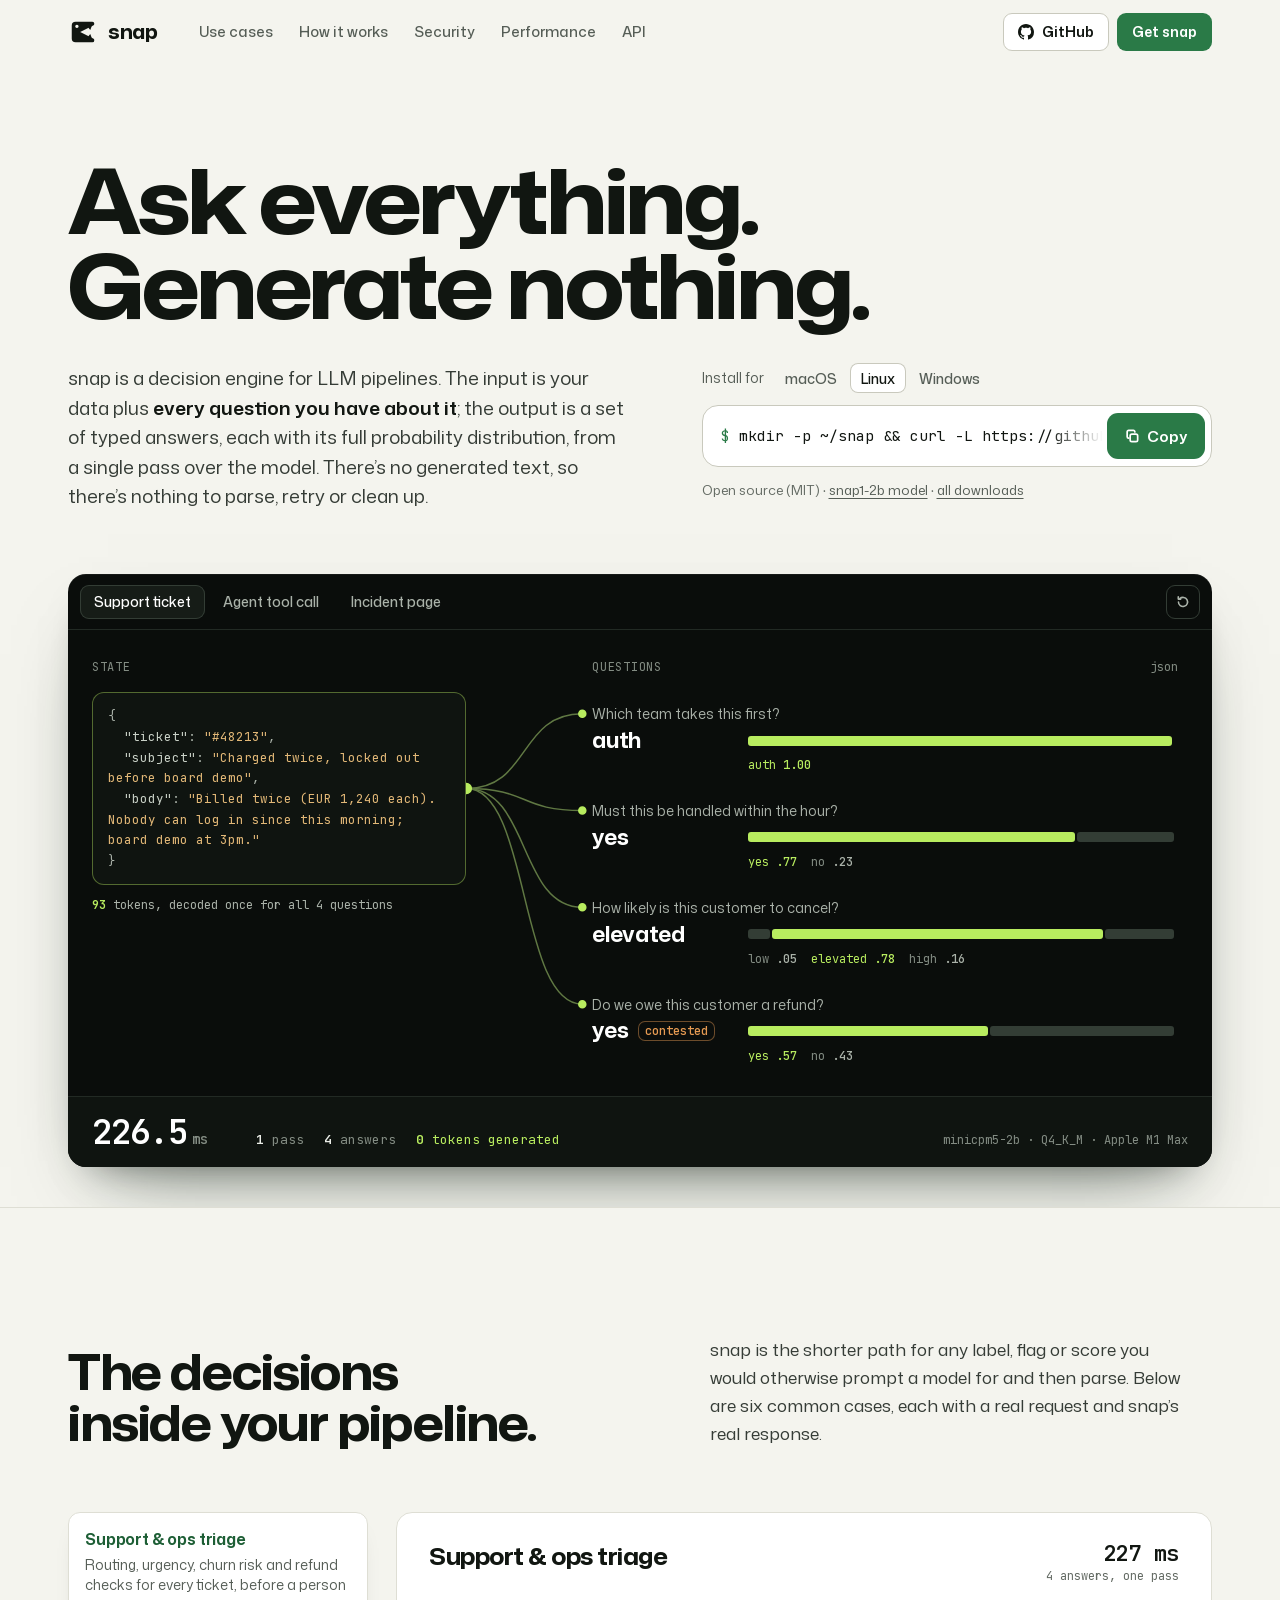
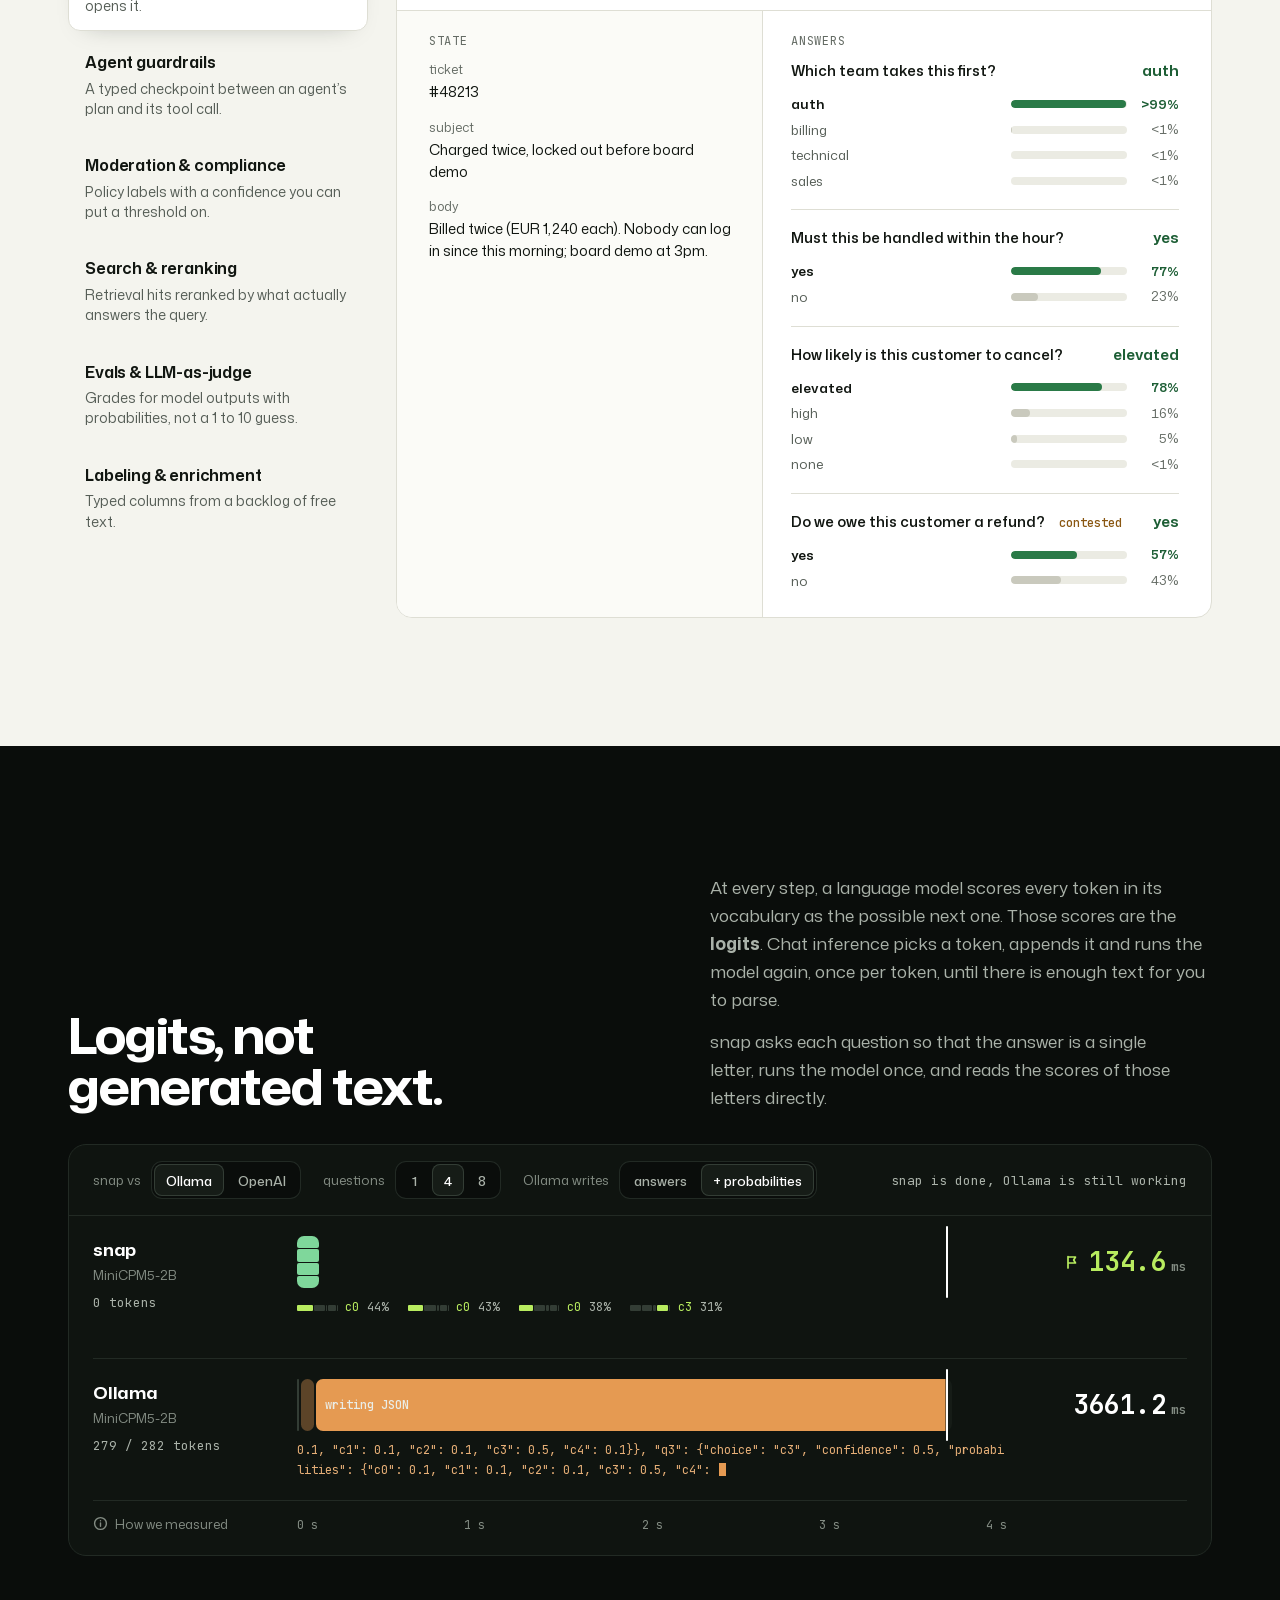
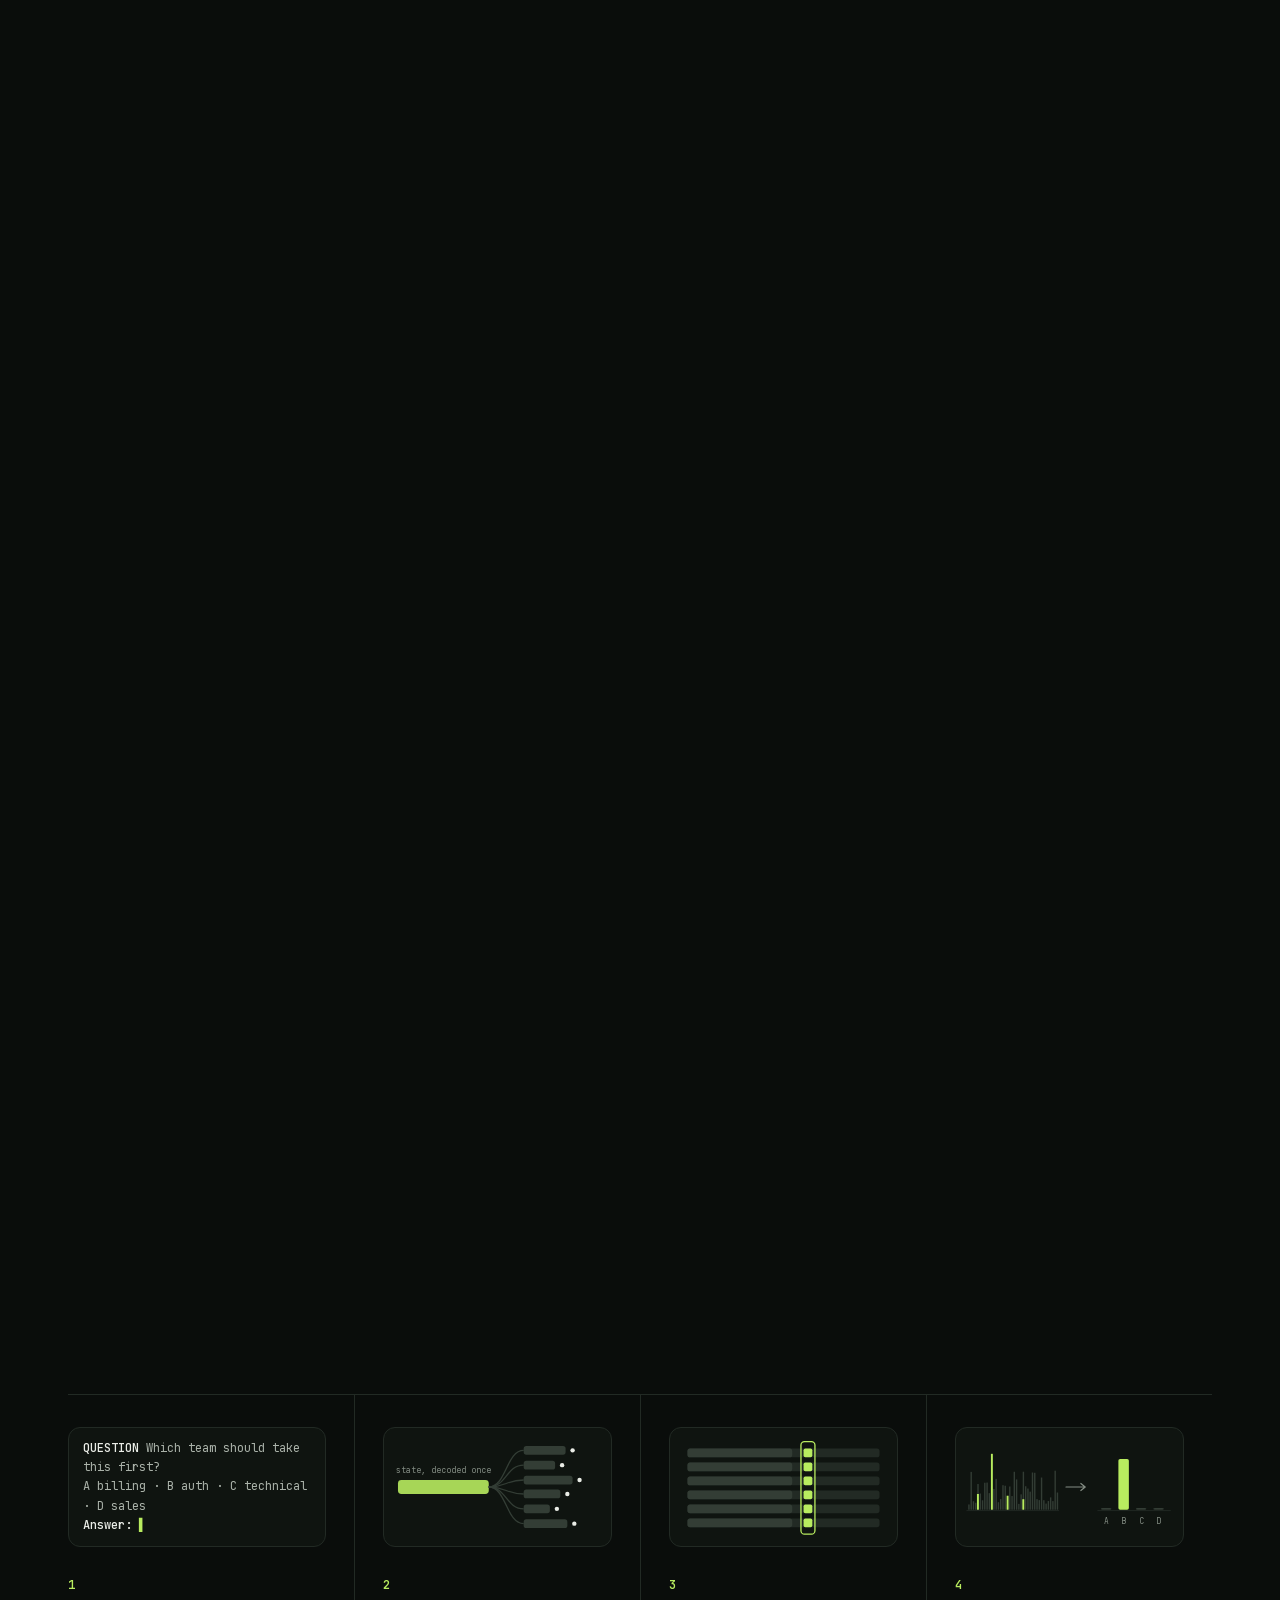
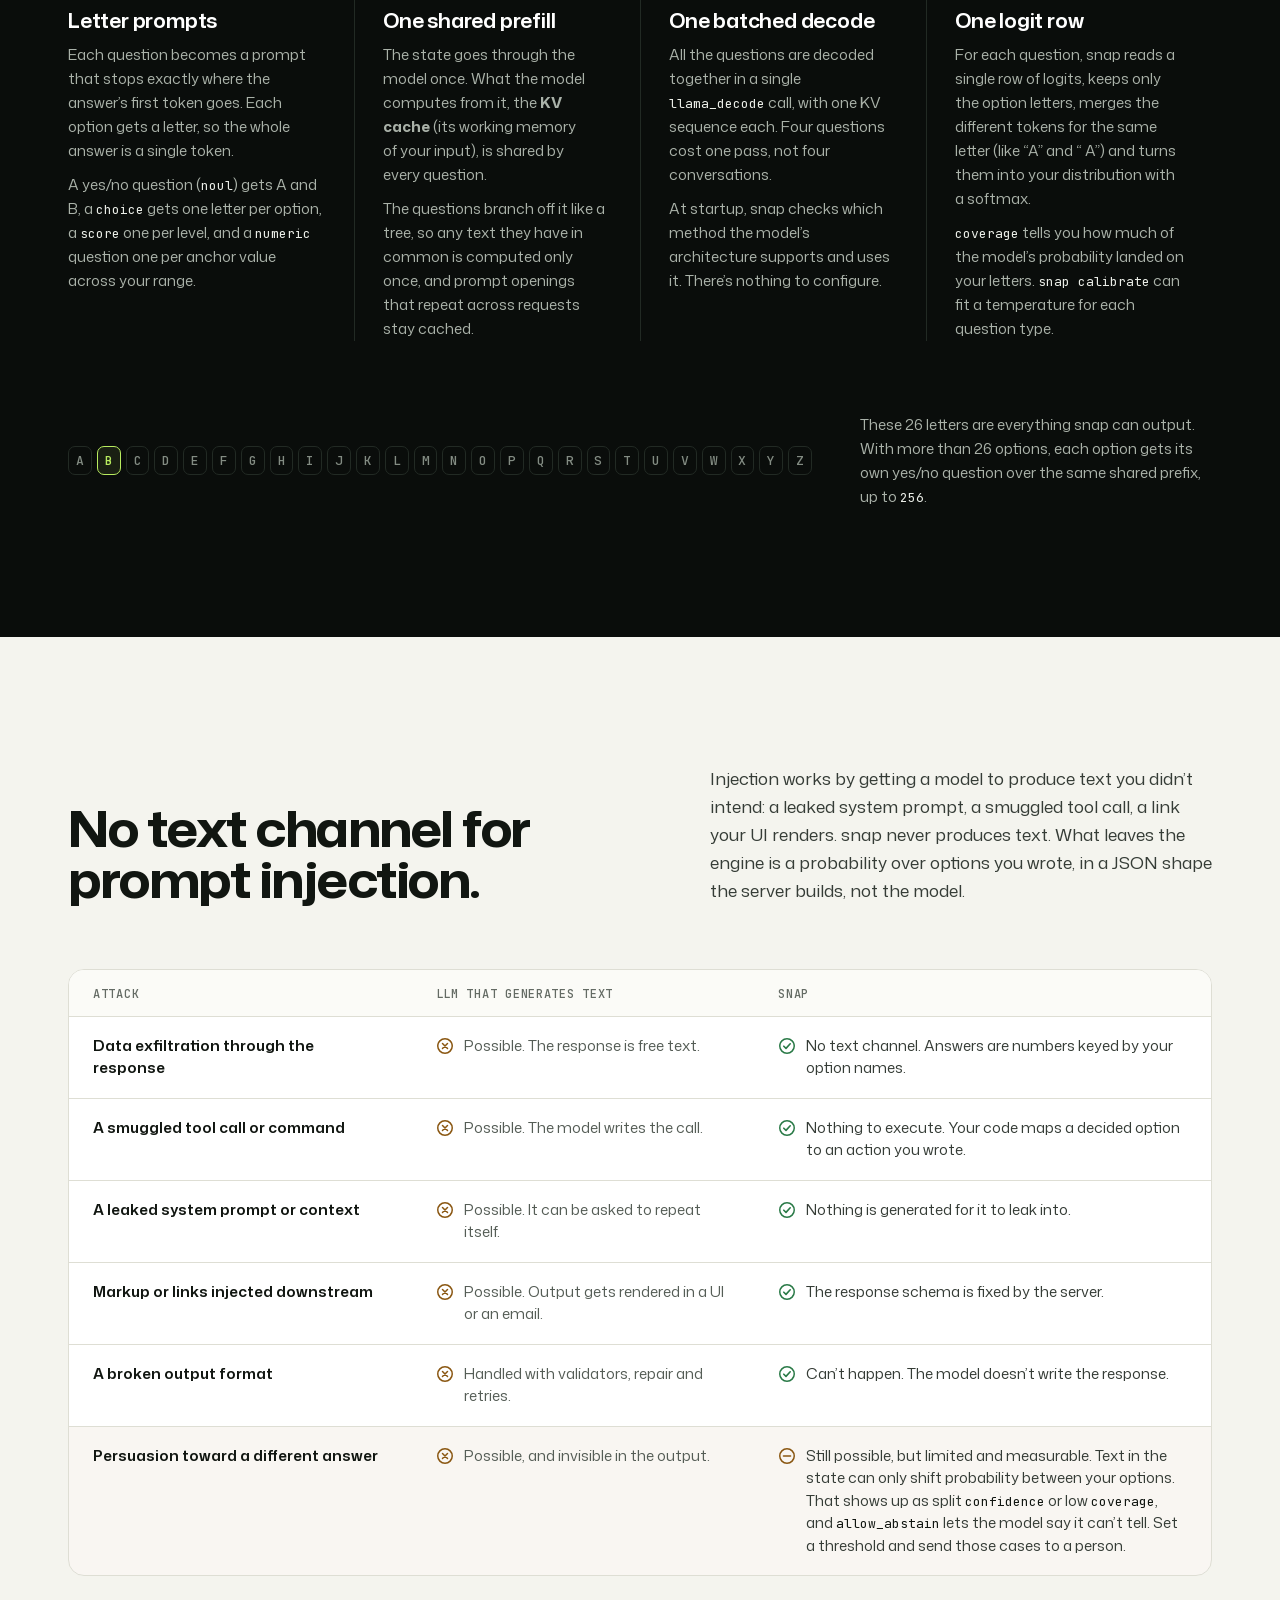
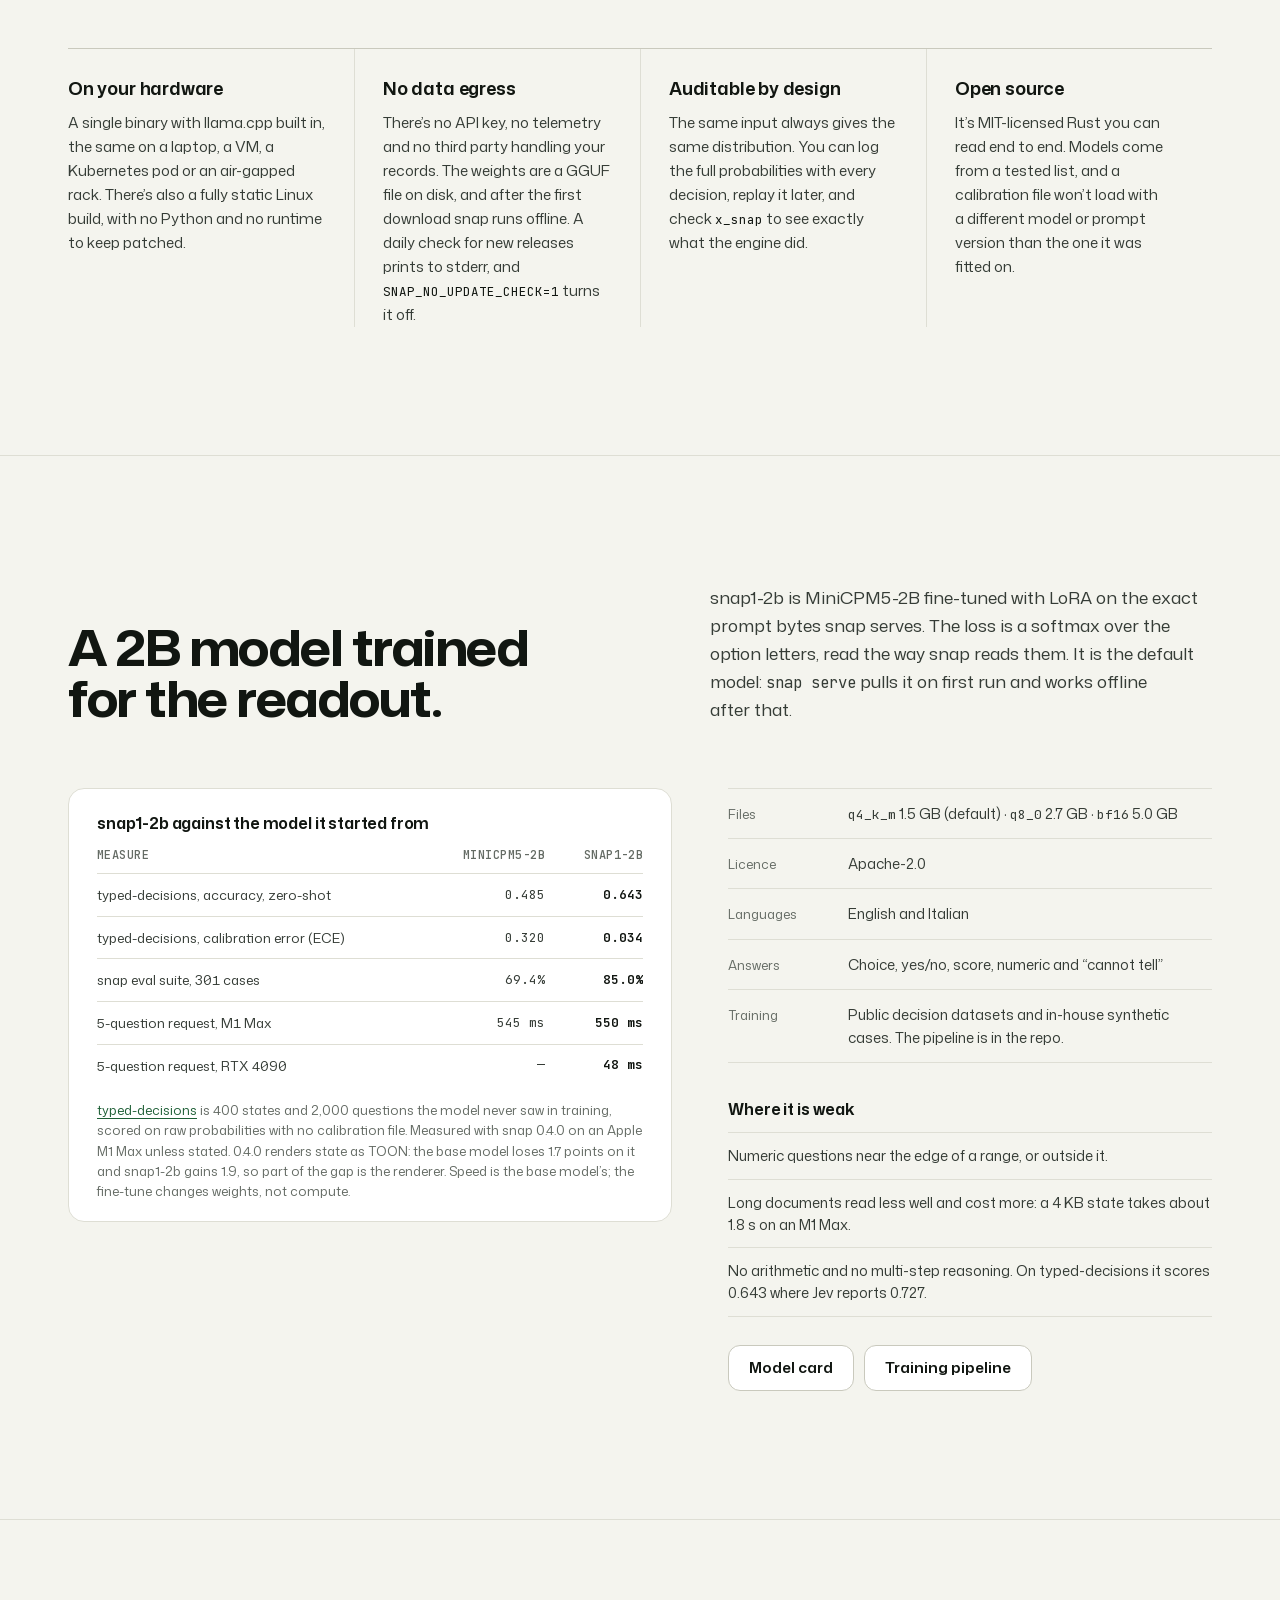
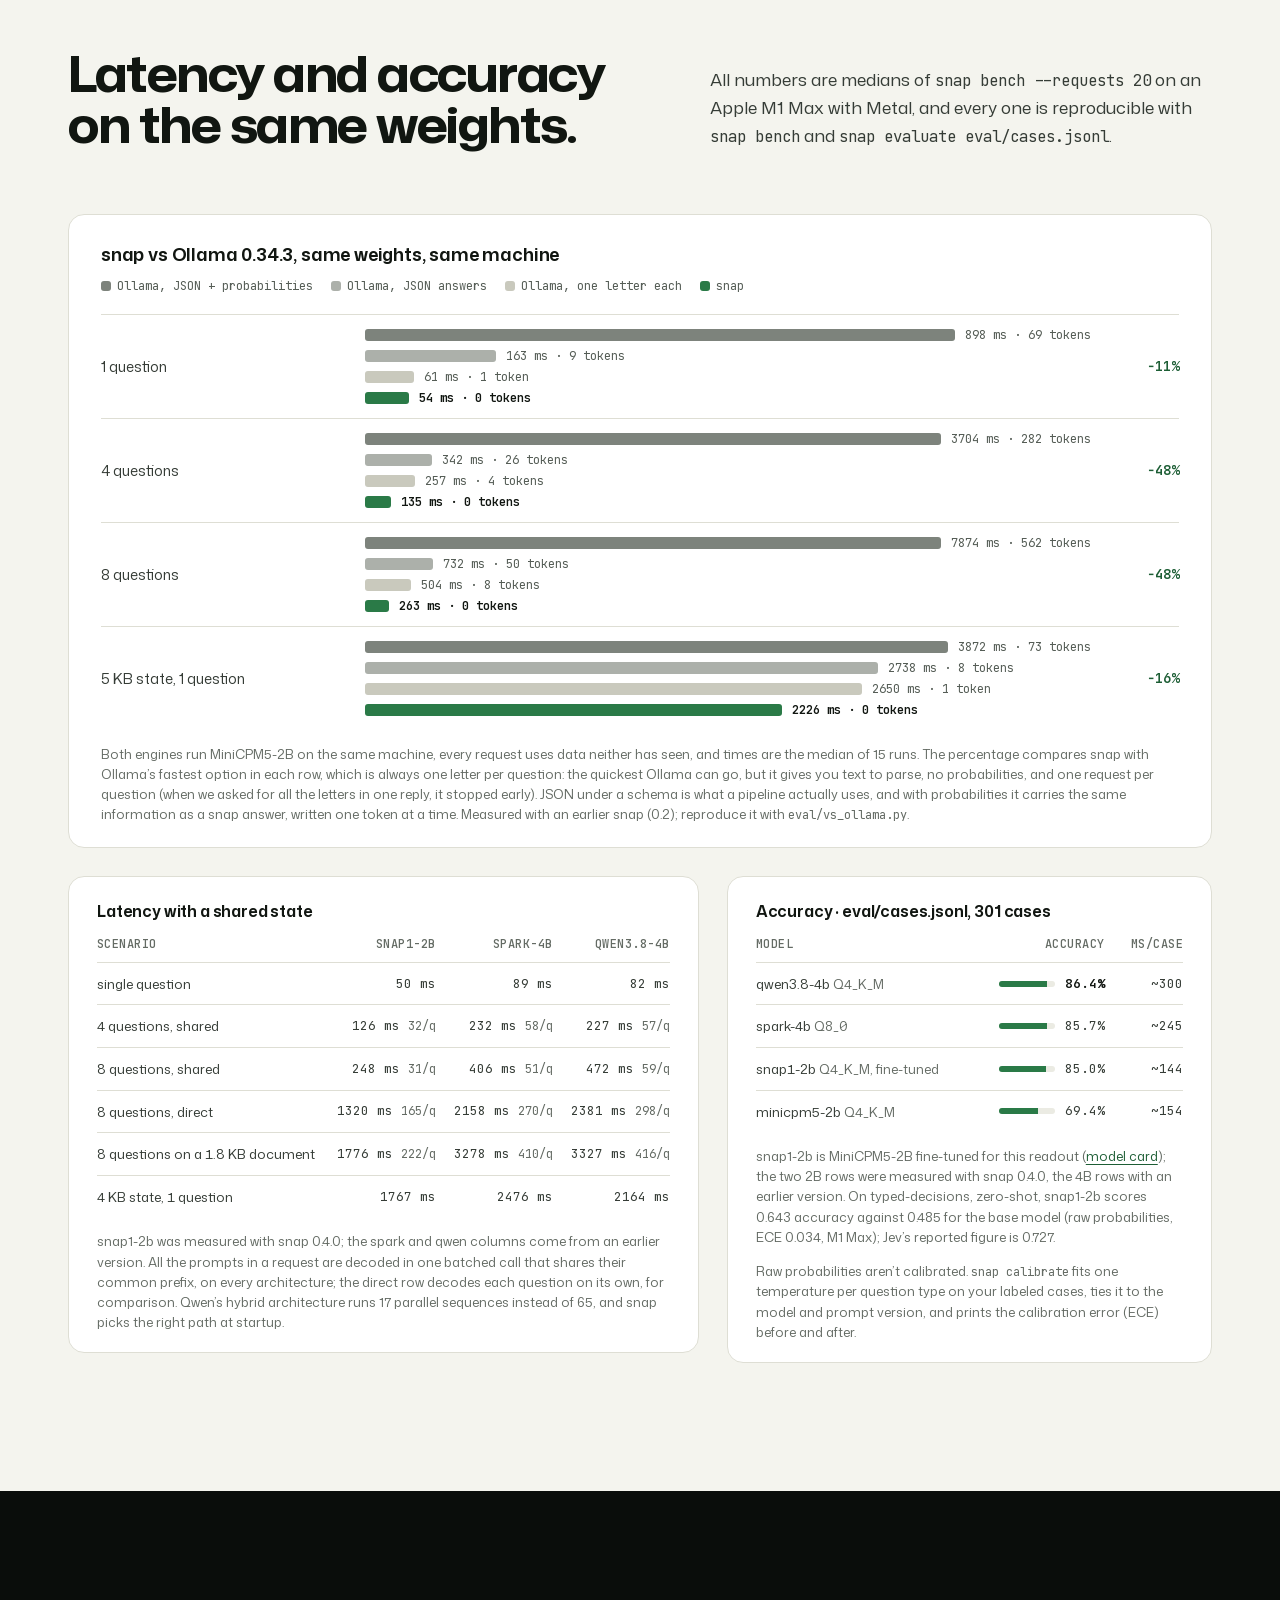
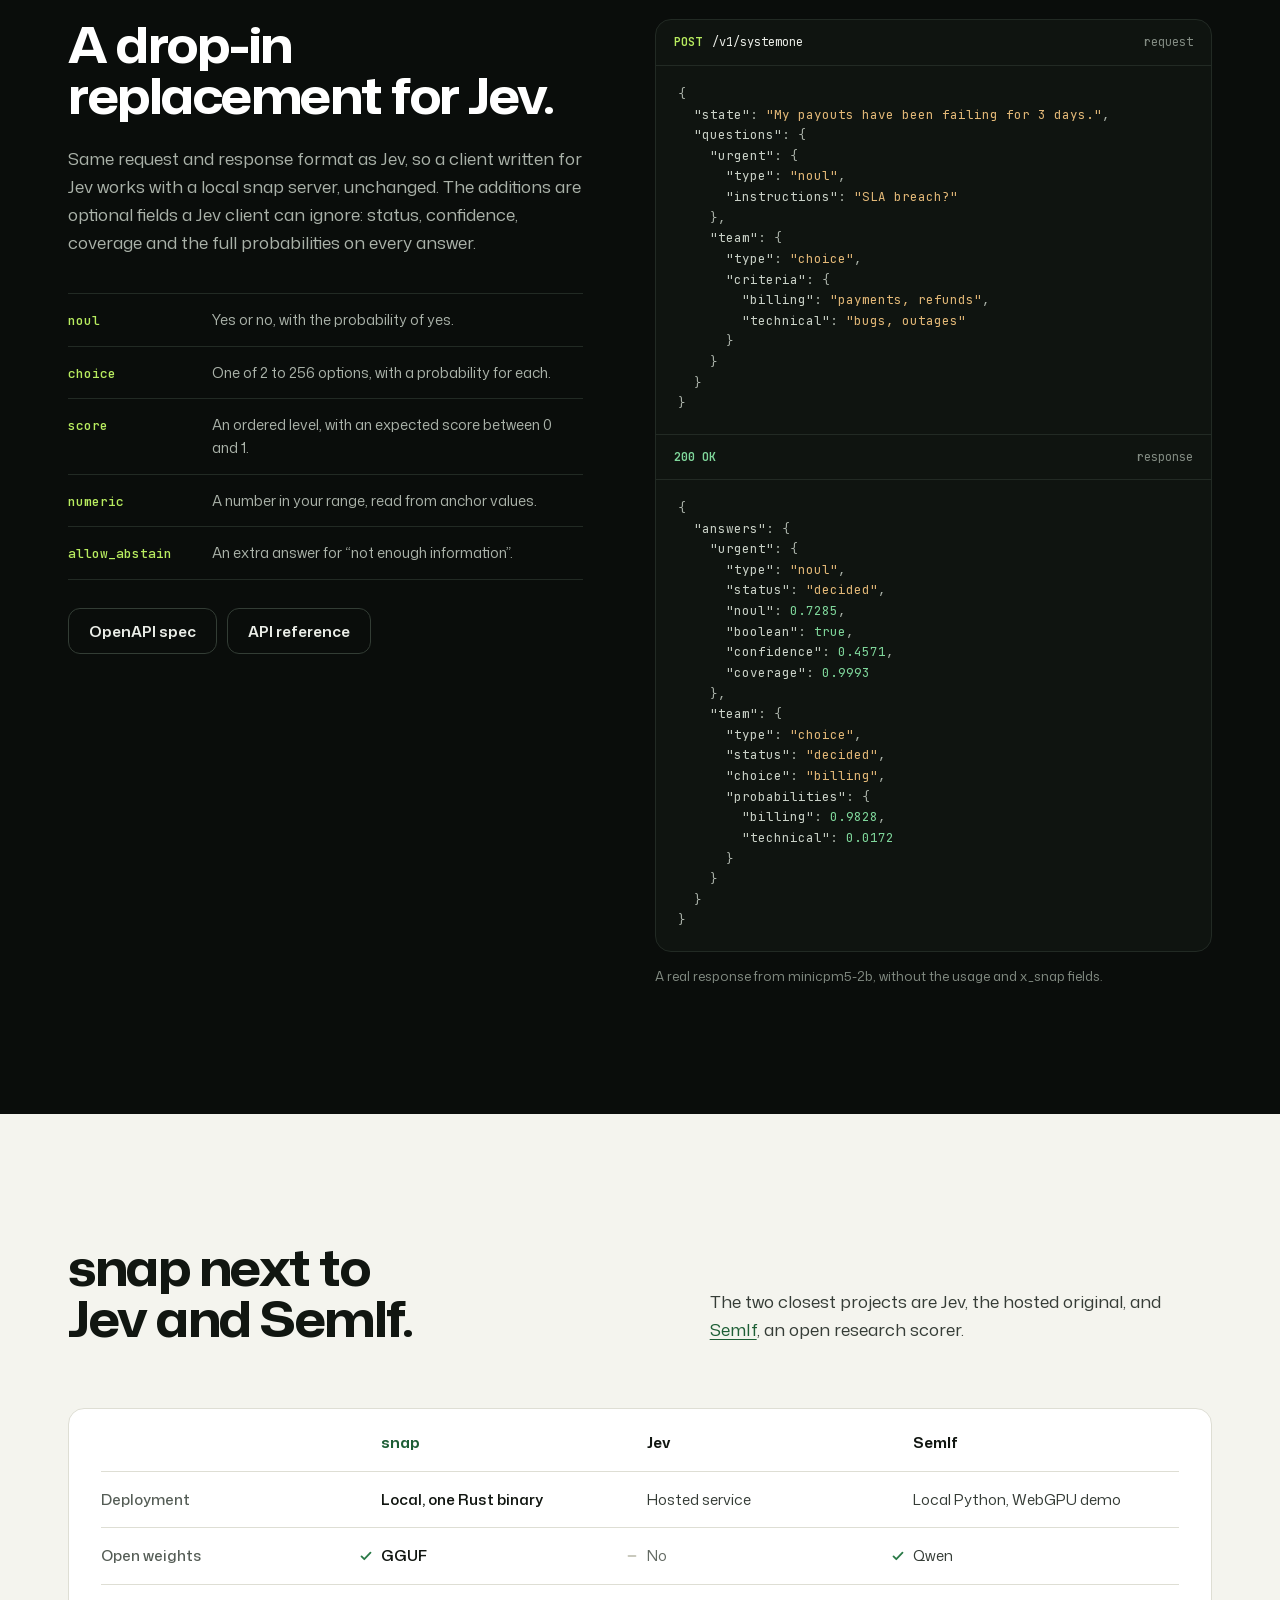
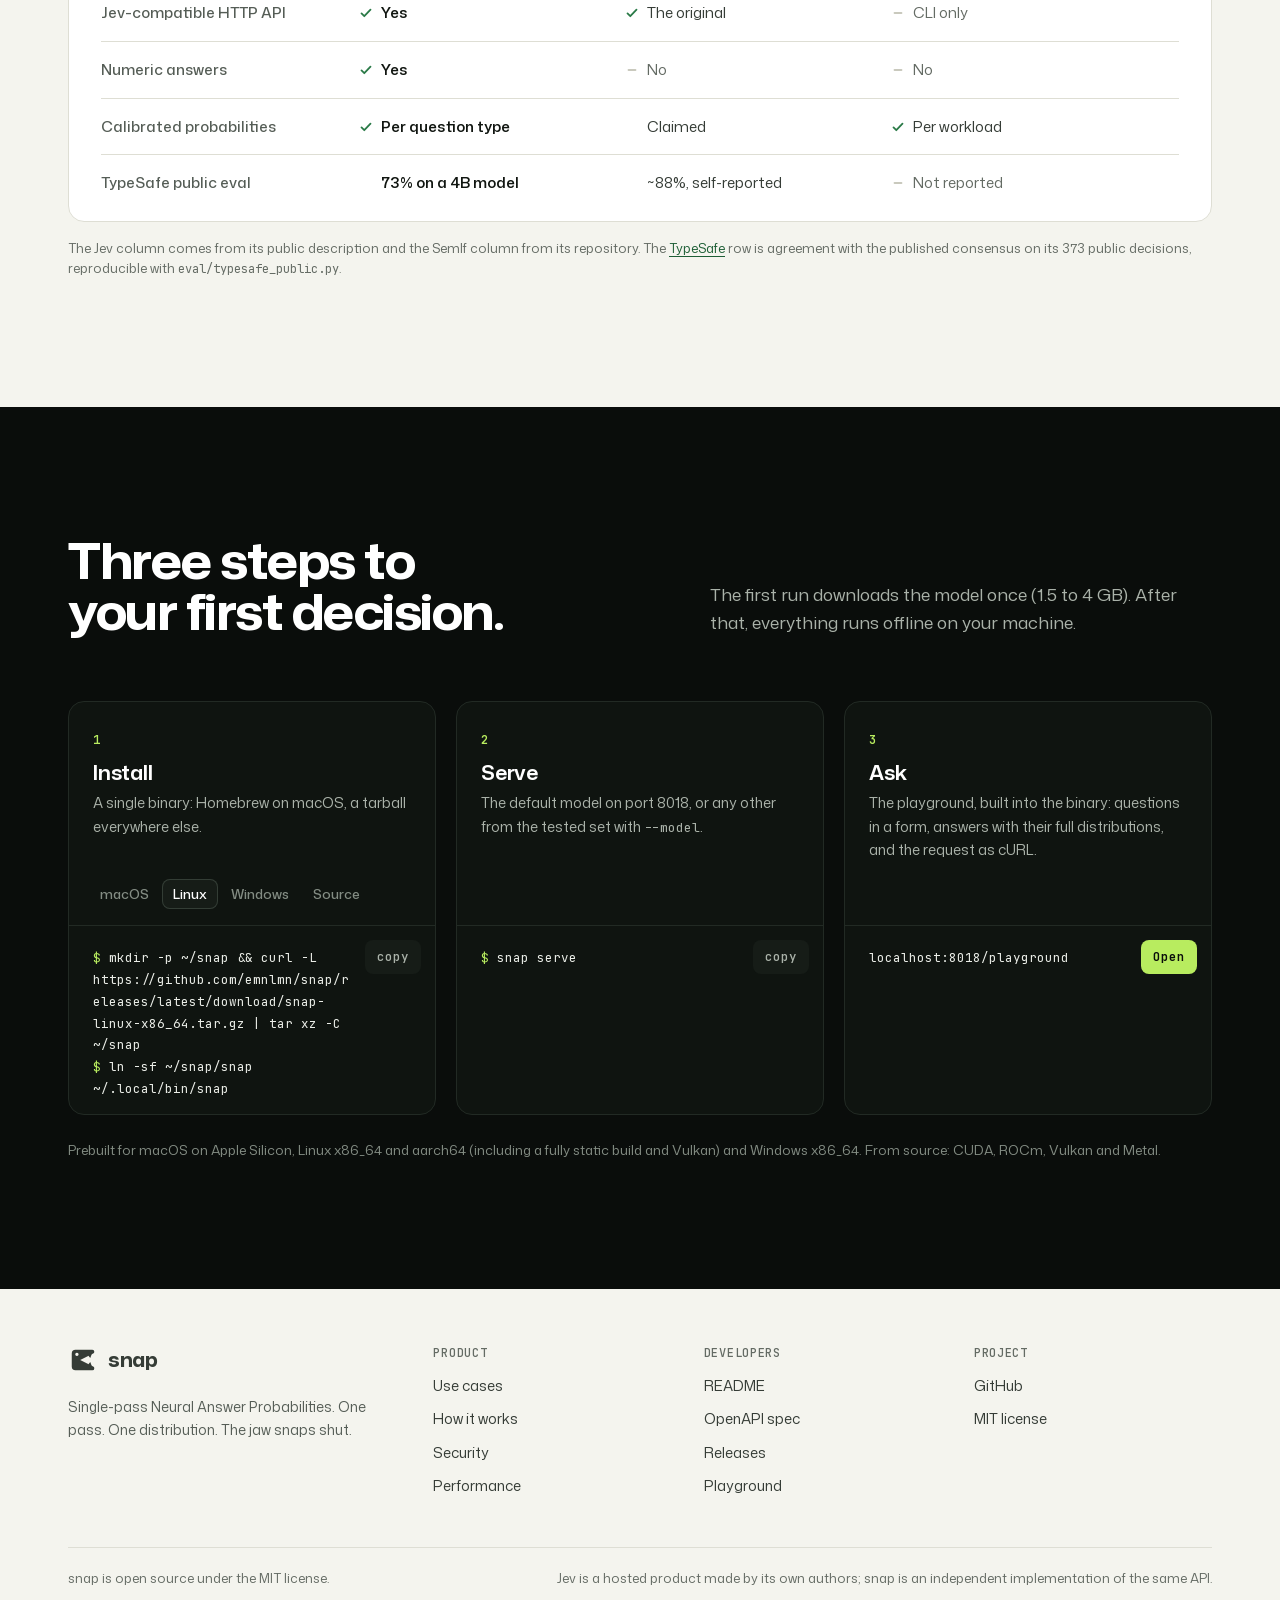
==== commit 0333a5f8: "site: snap1-2b model section, Performance nav, install block trimmed - new "A 2B model trained for t" ====
--- a/docs/index.html
+++ b/docs/index.html
@@ -222,6 +222,8 @@
 .copy:hover { background: var(--paper-2); color: var(--text); }
 .micro { font-size: 13.5px; color: var(--faint); }
 .micro a { color: var(--muted); }
+.get .micro { text-wrap: balance; }
+.micro .nw { white-space: nowrap; }
 .get { display: grid; grid-template-columns: minmax(0, 1fr); gap: 12px; }
 .get-os { display: flex; align-items: center; flex-wrap: wrap; gap: 2px; font-size: 14px; color: var(--muted); }
 .get-os > span { margin-right: 8px; }
@@ -246,17 +248,6 @@
 .cp.ok .cp-ok { display: inline; }
 .dl { justify-self: start; height: 56px; padding: 0 22px; font-size: 16px; border-radius: 16px; }
 .dl svg { fill: none; stroke: currentColor; stroke-width: 1.8; stroke-linecap: round; stroke-linejoin: round; }
-/* the step after install is always in view; copying the install lights it */
-.then {
-  display: flex; align-items: center; gap: 10px; min-height: 40px; padding: 3px 5px 3px 18px;
-  border-radius: 11px; font-size: 14px; color: var(--muted); transition: background .5s var(--ease);
-}
-.then b { flex: none; font-weight: 600; color: var(--faint); transition: color .3s; }
-.then code { flex: 1; min-width: 0; font-size: 13px; color: var(--soft); white-space: nowrap; overflow: hidden; text-overflow: ellipsis; }
-.then .copy { background: transparent; }
-.then .copy:hover { background: var(--paper-2); }
-.got .then { background: var(--wash); }
-.got .then b { color: var(--green-deep); }
 .ink .cmd { background: var(--ink-3); border-color: var(--ink-hi); }
 .ink .cmd code { color: var(--ink-text); }
 .ink .cmd .p { color: var(--lime); }
@@ -609,6 +600,19 @@
 .acc-bar { display: inline-block; width: 56px; height: 6px; border-radius: 3px; background: var(--paper-2); margin-right: 10px; vertical-align: 1px; overflow: hidden; }
 .acc-bar i { display: block; height: 100%; background: var(--green); width: calc(var(--v) * 1%); }
 
+/* ---------- model ---------- */
+.mdl { display: grid; grid-template-columns: minmax(0, 1.25fr) minmax(0, 1fr); gap: 56px; align-items: start; }
+.mfacts { border-top: 1px solid var(--line); }
+.mfacts > div { display: grid; grid-template-columns: 6.5rem minmax(0, 1fr); gap: 16px; align-items: baseline; padding: 13px 0; border-bottom: 1px solid var(--line); font-size: 14.5px; color: var(--soft); }
+.mfacts dt { font-size: 13px; color: var(--faint); }
+.mfacts dd { text-wrap: pretty; }
+.mfacts code { font-size: 13px; }
+.mdl .t td:first-child, .mdl .t th:first-child { white-space: normal; }
+.mdl-side h3 { font-size: 16px; margin: 36px 0 12px; }
+.weak { list-style: none; padding: 0; border-top: 1px solid var(--line); }
+.weak li { padding: 12px 0; border-bottom: 1px solid var(--line); font-size: 14.5px; line-height: 1.5; color: var(--soft); text-wrap: pretty; }
+.mdl-side .links { margin-top: 28px; display: flex; gap: 10px; flex-wrap: wrap; }
+
 /* ---------- api ---------- */
 .api { display: grid; grid-template-columns: minmax(0, 1fr) minmax(0, 1.08fr); gap: 72px; align-items: start; }
 .api > div:first-child { position: sticky; top: 104px; } /* the text stays beside the longer example */
@@ -706,7 +710,7 @@
   section { padding: 88px 0; }
   .top nav, .top .gh-t { display: none; }
   .hero { padding-top: 56px; }
-  .hero-row, .head, .api, .tables, .alpha { grid-template-columns: minmax(0, 1fr); }
+  .hero-row, .head, .api, .tables, .mdl, .alpha { grid-template-columns: minmax(0, 1fr); }
   .api > div:first-child { position: static; }
   .head { margin-bottom: 44px; }
   .head .sub { justify-self: start; }
@@ -804,7 +808,7 @@
       <a href="#use-cases">Use cases</a>
       <a href="#how">How it works</a>
       <a href="#security">Security</a>
-      <a href="#benchmarks">Benchmarks</a>
+      <a href="#performance">Performance</a>
       <a href="#api">API</a>
       <i class="nav-ind" aria-hidden="true"></i>
     </nav>
@@ -844,8 +848,7 @@
           <button class="cp" data-copy="install"><svg viewBox="0 0 16 16" aria-hidden="true"><rect x="5.5" y="5.5" width="8" height="8" rx="1.8"/><path d="M10.5 3.2V3a1.5 1.5 0 0 0-1.5-1.5H3.8A1.5 1.5 0 0 0 2.3 3v5.2a1.5 1.5 0 0 0 1.5 1.5h.2"/></svg><span class="cp-t">Copy</span><span class="cp-ok">Copied</span></button>
         </div>
         <a class="btn primary dl" href="https://github.com/emnlmn/snap/releases/latest" hidden><svg viewBox="0 0 16 16" aria-hidden="true"><path d="M8 2v8.5M4.5 7 8 10.5 11.5 7M2.5 13.5h11"/></svg>Download for Windows · x86_64</a>
-        <p class="then"><b>then</b><code class="os-then">snap serve</code><button class="copy" data-copy="then">copy</button></p>
-        <p class="micro">Open source (MIT) · runs on your hardware · Jev wire-compatible · <a href="https://github.com/emnlmn/snap/releases/latest">all downloads</a></p>
+        <p class="micro"><span class="nw">Open source (MIT) ·</span> <span class="nw"><a href="https://huggingface.co/logitlab/snap1-2b-GGUF">snap1-2b model</a> ·</span> <span class="nw"><a href="https://github.com/emnlmn/snap/releases/latest">all downloads</a></span></p>
       </div>
     </div>
 
@@ -1101,6 +1104,56 @@
   </div>
 </section>
 
+<div id="performance">
+<!-- ======================= MODEL ======================= -->
+<section id="model" class="band" aria-labelledby="model-h">
+  <div class="wrap">
+    <div class="head">
+      <h2 id="model-h">A 2B model trained for the readout.</h2>
+      <p class="sub">snap1-2b is MiniCPM5-2B fine-tuned with LoRA on the exact prompt bytes snap serves. The loss is a softmax over the option letters, read the way snap reads them. It is the default model: <code>snap serve</code> pulls it on first run and works offline after that.</p>
+    </div>
+
+    <div class="mdl">
+      <div class="tcard">
+        <h3>snap1-2b against the model it started from</h3>
+        <div class="tbl-wrap"><table class="t">
+          <thead><tr><th>measure</th><th>MiniCPM5-2B</th><th>snap1-2b</th></tr></thead>
+          <tbody>
+            <tr><td>typed-decisions, accuracy, zero-shot</td><td class="m">0.485</td><td class="m hi">0.643</td></tr>
+            <tr><td>typed-decisions, calibration error (ECE)</td><td class="m">0.320</td><td class="m hi">0.034</td></tr>
+            <tr><td>snap eval suite, 301 cases</td><td class="m">69.4%</td><td class="m hi">85.0%</td></tr>
+            <tr><td>5-question request, M1 Max</td><td class="m">545 ms</td><td class="m hi">550 ms</td></tr>
+            <tr><td>5-question request, RTX 4090</td><td class="m">—</td><td class="m hi">48 ms</td></tr>
+          </tbody>
+        </table></div>
+        <p class="note"><a href="https://huggingface.co/datasets/LocalLLaMA/typed-decisions">typed-decisions</a> is 400 states and 2,000 questions the model never saw in training, scored on raw probabilities with no calibration file. Measured with snap 0.4.0 on an Apple M1 Max unless stated. 0.4.0 renders state as TOON: the base model loses 1.7 points on it and snap1-2b gains 1.9, so part of the gap is the renderer. Speed is the base model’s; the fine-tune changes weights, not compute.</p>
+      </div>
+
+      <div class="mdl-side">
+        <dl class="mfacts">
+          <div><dt>Files</dt><dd><code>q4_k_m</code> 1.5 GB (default) · <code>q8_0</code> 2.7 GB · <code>bf16</code> 5.0 GB</dd></div>
+          <div><dt>Licence</dt><dd>Apache-2.0</dd></div>
+          <div><dt>Languages</dt><dd>English and Italian</dd></div>
+          <div><dt>Answers</dt><dd>Choice, yes/no, score, numeric and “cannot tell”</dd></div>
+          <div><dt>Training</dt><dd>Public decision datasets and in-house synthetic cases. The pipeline is in the repo.</dd></div>
+        </dl>
+
+        <h3>Where it is weak</h3>
+        <ul class="weak">
+          <li>Numeric questions near the edge of a range, or outside it.</li>
+          <li>Long documents read less well and cost more: a 4 KB state takes about 1.8 s on an M1 Max.</li>
+          <li>No arithmetic and no multi-step reasoning. On typed-decisions it scores 0.643 where Jev reports 0.727.</li>
+        </ul>
+
+        <div class="links">
+          <a class="btn ghost" href="https://huggingface.co/logitlab/snap1-2b-GGUF">Model card</a>
+          <a class="btn ghost" href="https://github.com/emnlmn/snap/tree/main/training">Training pipeline</a>
+        </div>
+      </div>
+    </div>
+  </div>
+</section>
+
 <!-- ======================= BENCHMARKS ======================= -->
 <section id="benchmarks" class="band" aria-labelledby="bench-h">
   <div class="wrap">
@@ -1118,24 +1171,24 @@
       <div class="rrow"><span class="w">4 questions</span><div class="rbars"><div class="rb o3"><i style="--v:100.0"></i><span>3704 ms · 282 tokens</span></div><div class="rb o2"><i style="--v:9.2"></i><span>342 ms · 26 tokens</span></div><div class="rb o"><i style="--v:6.9"></i><span>257 ms · 4 tokens</span></div><div class="rb s"><i style="--v:3.6"></i><span>135 ms · 0 tokens</span></div></div><span class="delta">−48%</span></div>
       <div class="rrow"><span class="w">8 questions</span><div class="rbars"><div class="rb o3"><i style="--v:100.0"></i><span>7874 ms · 562 tokens</span></div><div class="rb o2"><i style="--v:9.3"></i><span>732 ms · 50 tokens</span></div><div class="rb o"><i style="--v:6.4"></i><span>504 ms · 8 tokens</span></div><div class="rb s"><i style="--v:3.3"></i><span>263 ms · 0 tokens</span></div></div><span class="delta">−48%</span></div>
       <div class="rrow"><span class="w">5 KB state, 1 question</span><div class="rbars"><div class="rb o3"><i style="--v:100.0"></i><span>3872 ms · 73 tokens</span></div><div class="rb o2"><i style="--v:70.7"></i><span>2738 ms · 8 tokens</span></div><div class="rb o"><i style="--v:68.4"></i><span>2650 ms · 1 token</span></div><div class="rb s"><i style="--v:57.5"></i><span>2226 ms · 0 tokens</span></div></div><span class="delta">−16%</span></div>
-      <p class="note" style="margin-top:14px">Both engines run MiniCPM5-2B on the same machine, every request uses data neither has seen, and times are the median of 15 runs. The percentage compares snap with Ollama’s fastest option in each row, which is always one letter per question: the quickest Ollama can go, but it gives you text to parse, no probabilities, and one request per question (when we asked for all the letters in one reply, it stopped early). JSON under a schema is what a pipeline actually uses, and with probabilities it carries the same information as a snap answer, written one token at a time. You can reproduce it with <code>eval/vs_ollama.py</code>.</p>
+      <p class="note" style="margin-top:14px">Both engines run MiniCPM5-2B on the same machine, every request uses data neither has seen, and times are the median of 15 runs. The percentage compares snap with Ollama’s fastest option in each row, which is always one letter per question: the quickest Ollama can go, but it gives you text to parse, no probabilities, and one request per question (when we asked for all the letters in one reply, it stopped early). JSON under a schema is what a pipeline actually uses, and with probabilities it carries the same information as a snap answer, written one token at a time. Measured with an earlier snap (0.2); reproduce it with <code>eval/vs_ollama.py</code>.</p>
     </div>
 
     <div class="tables">
       <div class="tcard">
         <h3>Latency with a shared state</h3>
         <div class="tbl-wrap"><table class="t">
-          <thead><tr><th>scenario</th><th>minicpm5-2b</th><th>spark-4b</th><th>qwen3.8-4b</th></tr></thead>
+          <thead><tr><th>scenario</th><th>snap1-2b</th><th>spark-4b</th><th>qwen3.8-4b</th></tr></thead>
           <tbody>
             <tr><td>single question</td><td class="m">50 ms</td><td class="m">89 ms</td><td class="m">82 ms</td></tr>
             <tr><td>4 questions, shared</td><td class="m">126 ms <small>32/q</small></td><td class="m">232 ms <small>58/q</small></td><td class="m">227 ms <small>57/q</small></td></tr>
-            <tr><td>8 questions, shared</td><td class="m">252 ms <small>32/q</small></td><td class="m">406 ms <small>51/q</small></td><td class="m">472 ms <small>59/q</small></td></tr>
-            <tr><td>8 questions, direct</td><td class="m">1170 ms <small>146/q</small></td><td class="m">2158 ms <small>270/q</small></td><td class="m">2381 ms <small>298/q</small></td></tr>
-            <tr><td>8 questions on a 1.8 KB document</td><td class="m">1887 ms <small>236/q</small></td><td class="m">3278 ms <small>410/q</small></td><td class="m">3327 ms <small>416/q</small></td></tr>
-            <tr><td>4 KB state, 1 question</td><td class="m">1364 ms</td><td class="m">2476 ms</td><td class="m">2164 ms</td></tr>
+            <tr><td>8 questions, shared</td><td class="m">248 ms <small>31/q</small></td><td class="m">406 ms <small>51/q</small></td><td class="m">472 ms <small>59/q</small></td></tr>
+            <tr><td>8 questions, direct</td><td class="m">1320 ms <small>165/q</small></td><td class="m">2158 ms <small>270/q</small></td><td class="m">2381 ms <small>298/q</small></td></tr>
+            <tr><td>8 questions on a 1.8 KB document</td><td class="m">1776 ms <small>222/q</small></td><td class="m">3278 ms <small>410/q</small></td><td class="m">3327 ms <small>416/q</small></td></tr>
+            <tr><td>4 KB state, 1 question</td><td class="m">1767 ms</td><td class="m">2476 ms</td><td class="m">2164 ms</td></tr>
           </tbody>
         </table></div>
-        <p class="note">All the prompts in a request are decoded in one batched call that shares their common prefix, on every architecture; the direct row decodes each question on its own, for comparison. Qwen’s hybrid architecture runs 17 parallel sequences instead of 65, and snap picks the right path at startup.</p>
+        <p class="note">snap1-2b was measured with snap 0.4.0; the spark and qwen columns come from an earlier version. All the prompts in a request are decoded in one batched call that shares their common prefix, on every architecture; the direct row decodes each question on its own, for comparison. Qwen’s hybrid architecture runs 17 parallel sequences instead of 65, and snap picks the right path at startup.</p>
       </div>
       <div class="tcard">
         <h3>Accuracy · eval/cases.jsonl, 301 cases</h3>
@@ -1144,14 +1197,18 @@
           <tbody>
             <tr><td>qwen3.8-4b <small class="note">Q4_K_M</small></td><td class="m hi"><span class="acc-bar"><i style="--v:86.4"></i></span>86.4%</td><td class="m">~300</td></tr>
             <tr><td>spark-4b <small class="note">Q8_0</small></td><td class="m"><span class="acc-bar"><i style="--v:85.7"></i></span>85.7%</td><td class="m">~245</td></tr>
-            <tr><td>minicpm5-2b <small class="note">Q4_K_M</small></td><td class="m"><span class="acc-bar"><i style="--v:69.1"></i></span>69.1%</td><td class="m">~135</td></tr>
+            <tr><td>snap1-2b <small class="note">Q4_K_M, fine-tuned</small></td><td class="m"><span class="acc-bar"><i style="--v:85.0"></i></span>85.0%</td><td class="m">~144</td></tr>
+            <tr><td>minicpm5-2b <small class="note">Q4_K_M</small></td><td class="m"><span class="acc-bar"><i style="--v:69.4"></i></span>69.4%</td><td class="m">~154</td></tr>
           </tbody>
         </table></div>
+        <p class="note">snap1-2b is MiniCPM5-2B fine-tuned for this readout (<a href="https://huggingface.co/logitlab/snap1-2b-GGUF">model card</a>); the two 2B rows were measured with snap 0.4.0, the 4B rows with an earlier version. On typed-decisions, zero-shot, snap1-2b scores 0.643 accuracy against 0.485 for the base model (raw probabilities, ECE 0.034, M1 Max); Jev’s reported figure is 0.727.</p>
         <p class="note">Raw probabilities aren’t calibrated. <code>snap calibrate</code> fits one temperature per question type on your labeled cases, ties it to the model and prompt version, and prints the calibration error (ECE) before and after.</p>
       </div>
     </div>
   </div>
 </section>
+
+</div>
 
 <!-- ======================= API ======================= -->
 <section id="api" class="ink" aria-labelledby="api-h">
@@ -1285,7 +1342,7 @@
       </div>
       <div>
         <h3 class="foot-h">Product</h3>
-        <ul><li><a href="#use-cases">Use cases</a></li><li><a href="#how">How it works</a></li><li><a href="#security">Security</a></li><li><a href="#benchmarks">Benchmarks</a></li></ul>
+        <ul><li><a href="#use-cases">Use cases</a></li><li><a href="#how">How it works</a></li><li><a href="#security">Security</a></li><li><a href="#performance">Performance</a></li></ul>
       </div>
       <div>
         <h3 class="foot-h">Developers</h3>
@@ -1695,7 +1752,6 @@
   os = o;
   $$('[data-os]').forEach(b => b.setAttribute('aria-pressed', b.dataset.os === o));
   $$('.os-cmd').forEach(e => e.textContent = OS[o].cmd || '');
-  $$('.os-then').forEach(e => e.textContent = OS[o].then);
   $$('.cmd.inst').forEach(e => { e.hidden = !OS[o].cmd; e.classList.toggle('over', $('code', e).scrollWidth > $('code', e).clientWidth + 1); });
   $$('.dl').forEach(e => { e.hidden = !OS[o].dl; if (OS[o].dl) e.href = OS[o].dl; });
   setPlat(o);
@@ -1736,7 +1792,7 @@
 $$('[data-copy]').forEach(b => b.addEventListener('click', async () => {
   const k = b.dataset.copy;
   const install = k === 'install' || (k === 'dock' && !got);
-  const text = install ? OS[os].cmd : k === 'then' || k === 'dock' ? OS[os].then : k === 'plat' ? INSTALL[plat].text : COPY[k];
+  const text = install ? OS[os].cmd : k === 'dock' ? OS[os].then : k === 'plat' ? INSTALL[plat].text : COPY[k];
   try {
     await navigator.clipboard.writeText(text);
   } catch {
@@ -1749,7 +1805,6 @@
   else { b.textContent = 'copied'; setTimeout(() => b.textContent = 'copy', 1600); }
   if (install && !got) {
     got = true;
-    document.body.classList.add('got');
     setTimeout(dockSync, 1200);
   }
 }));
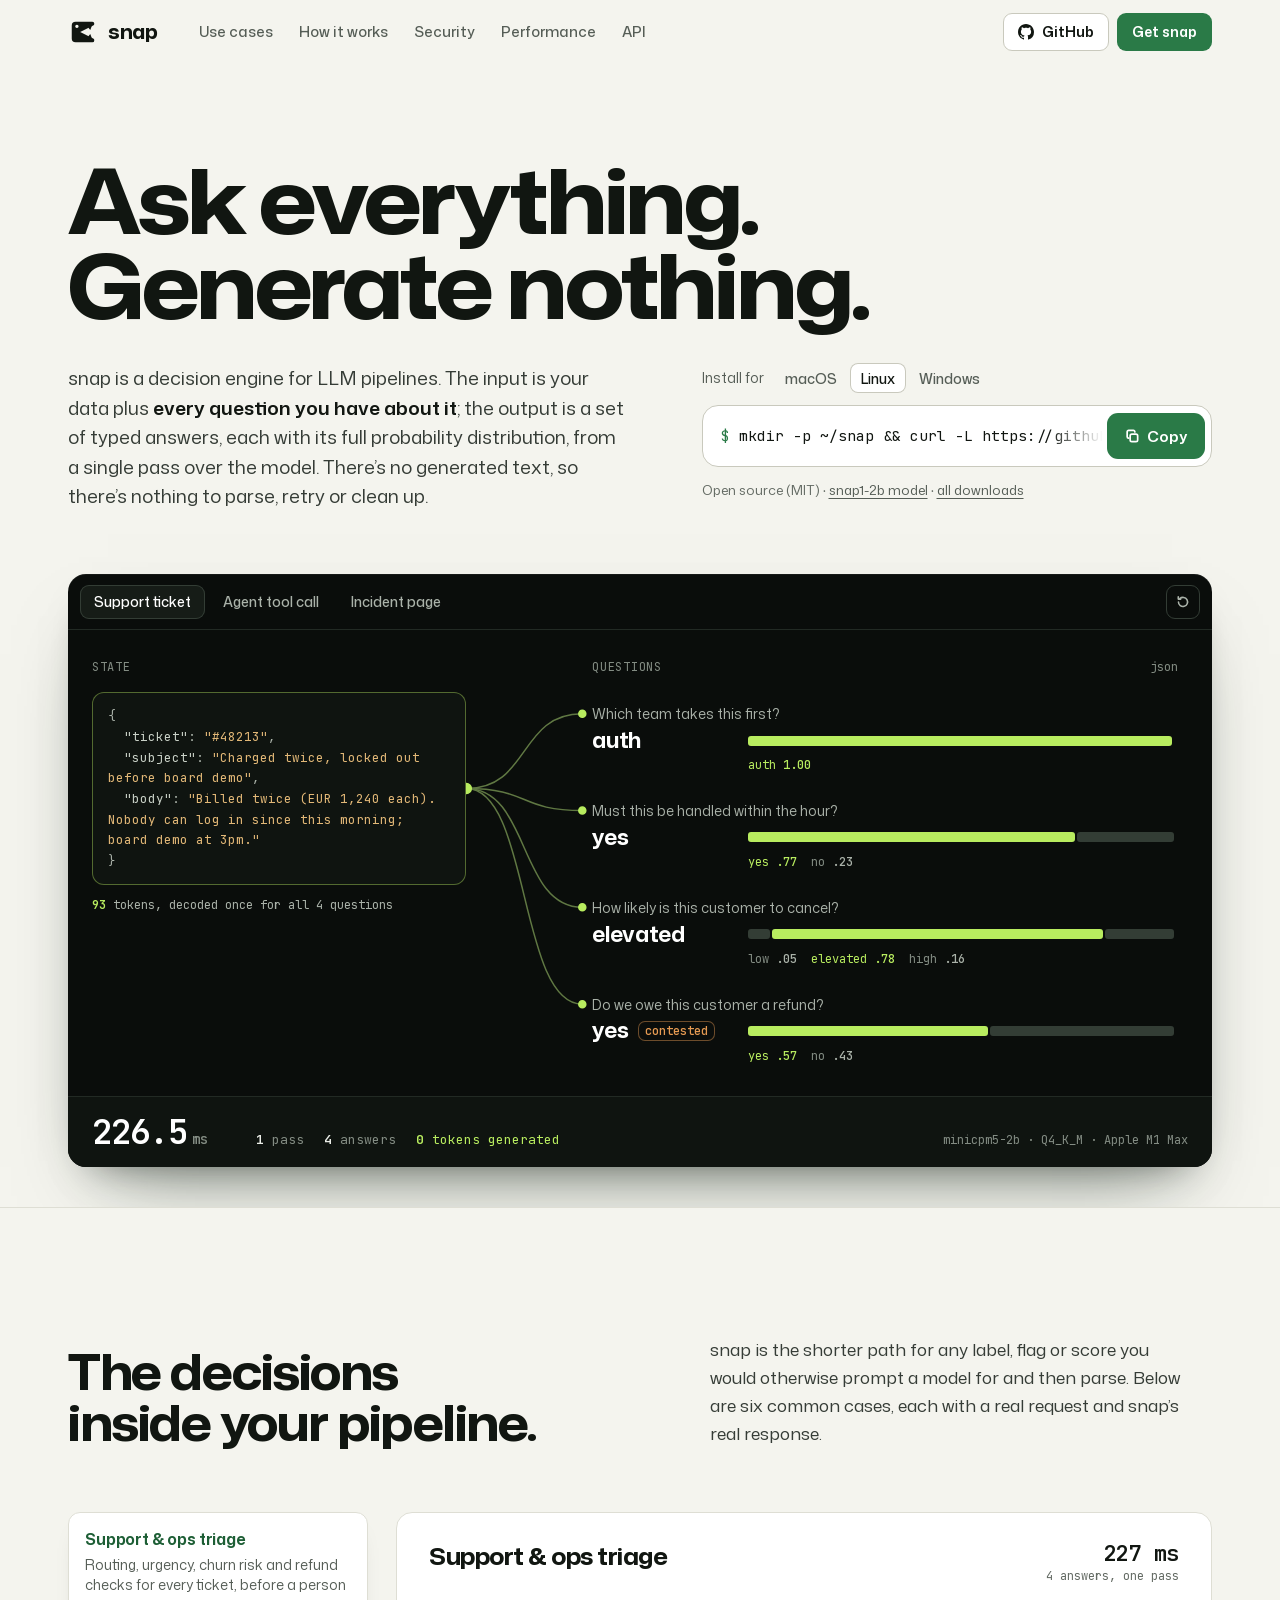
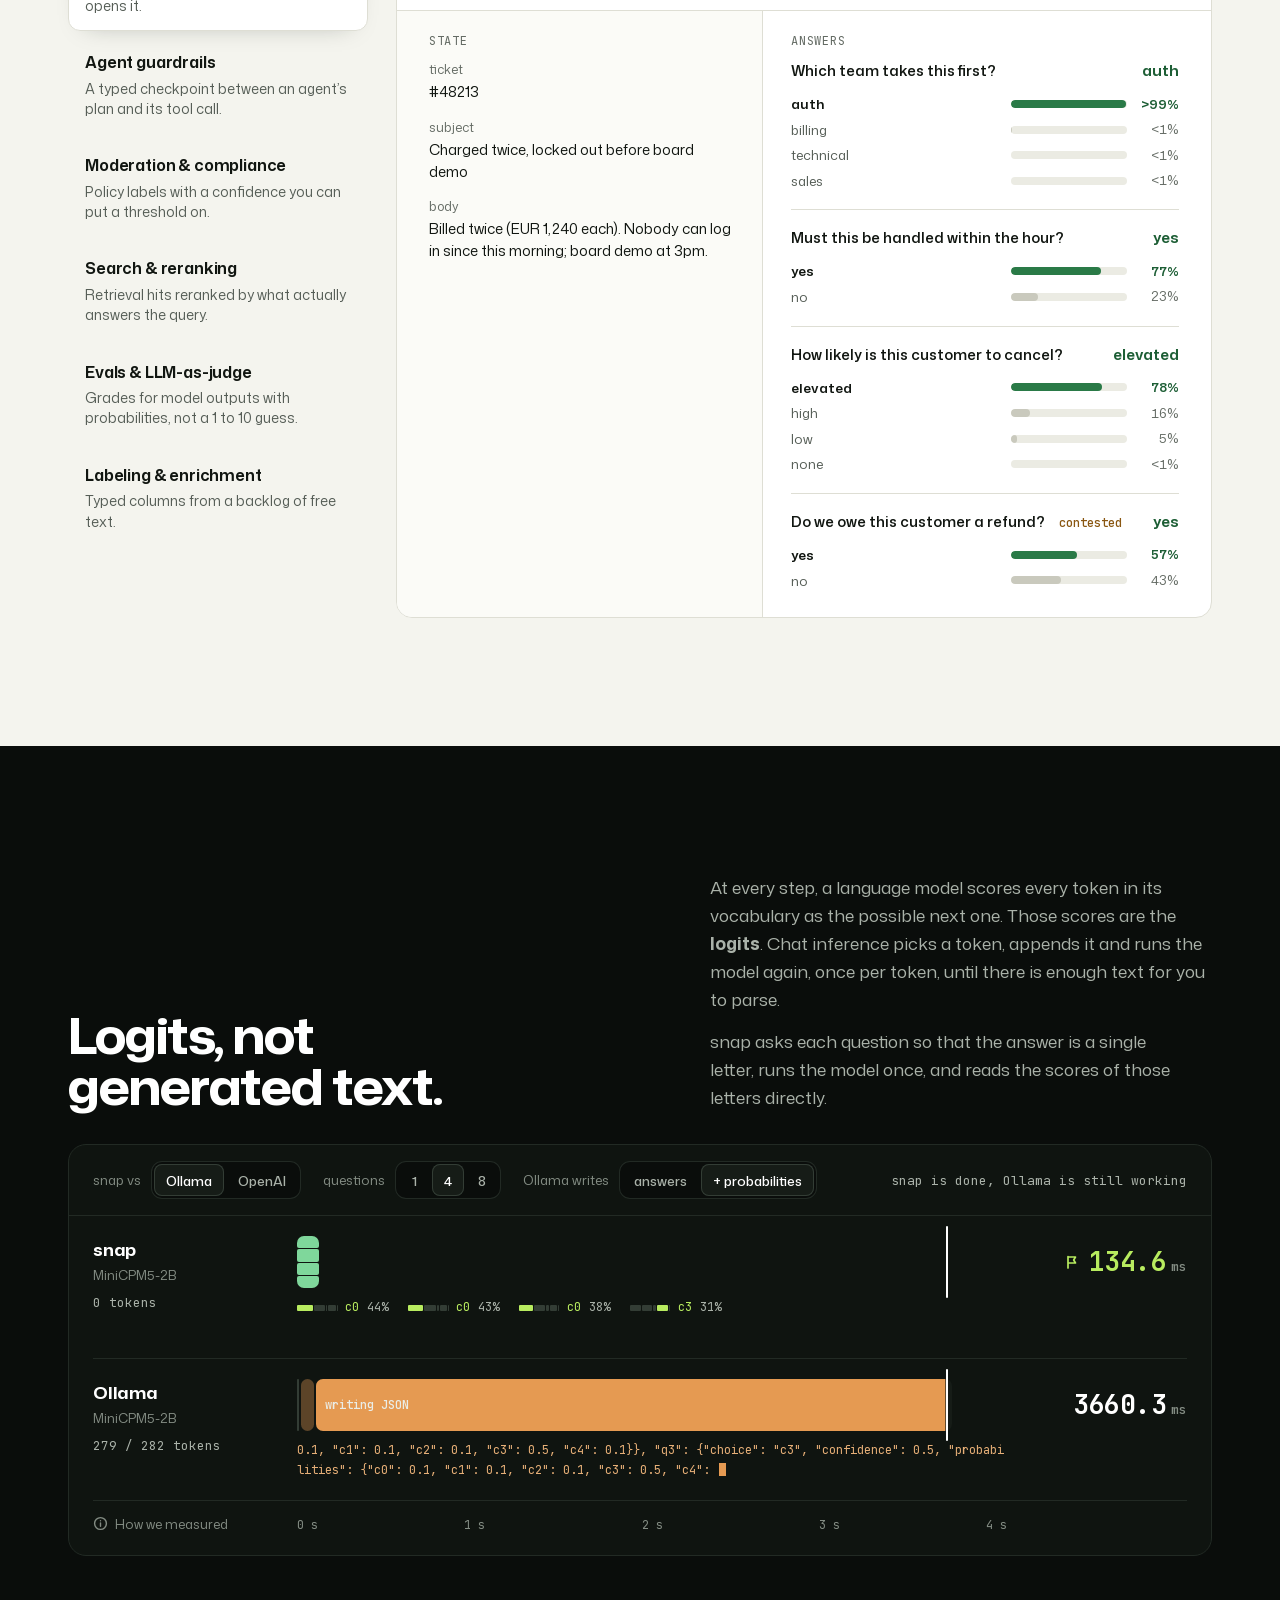
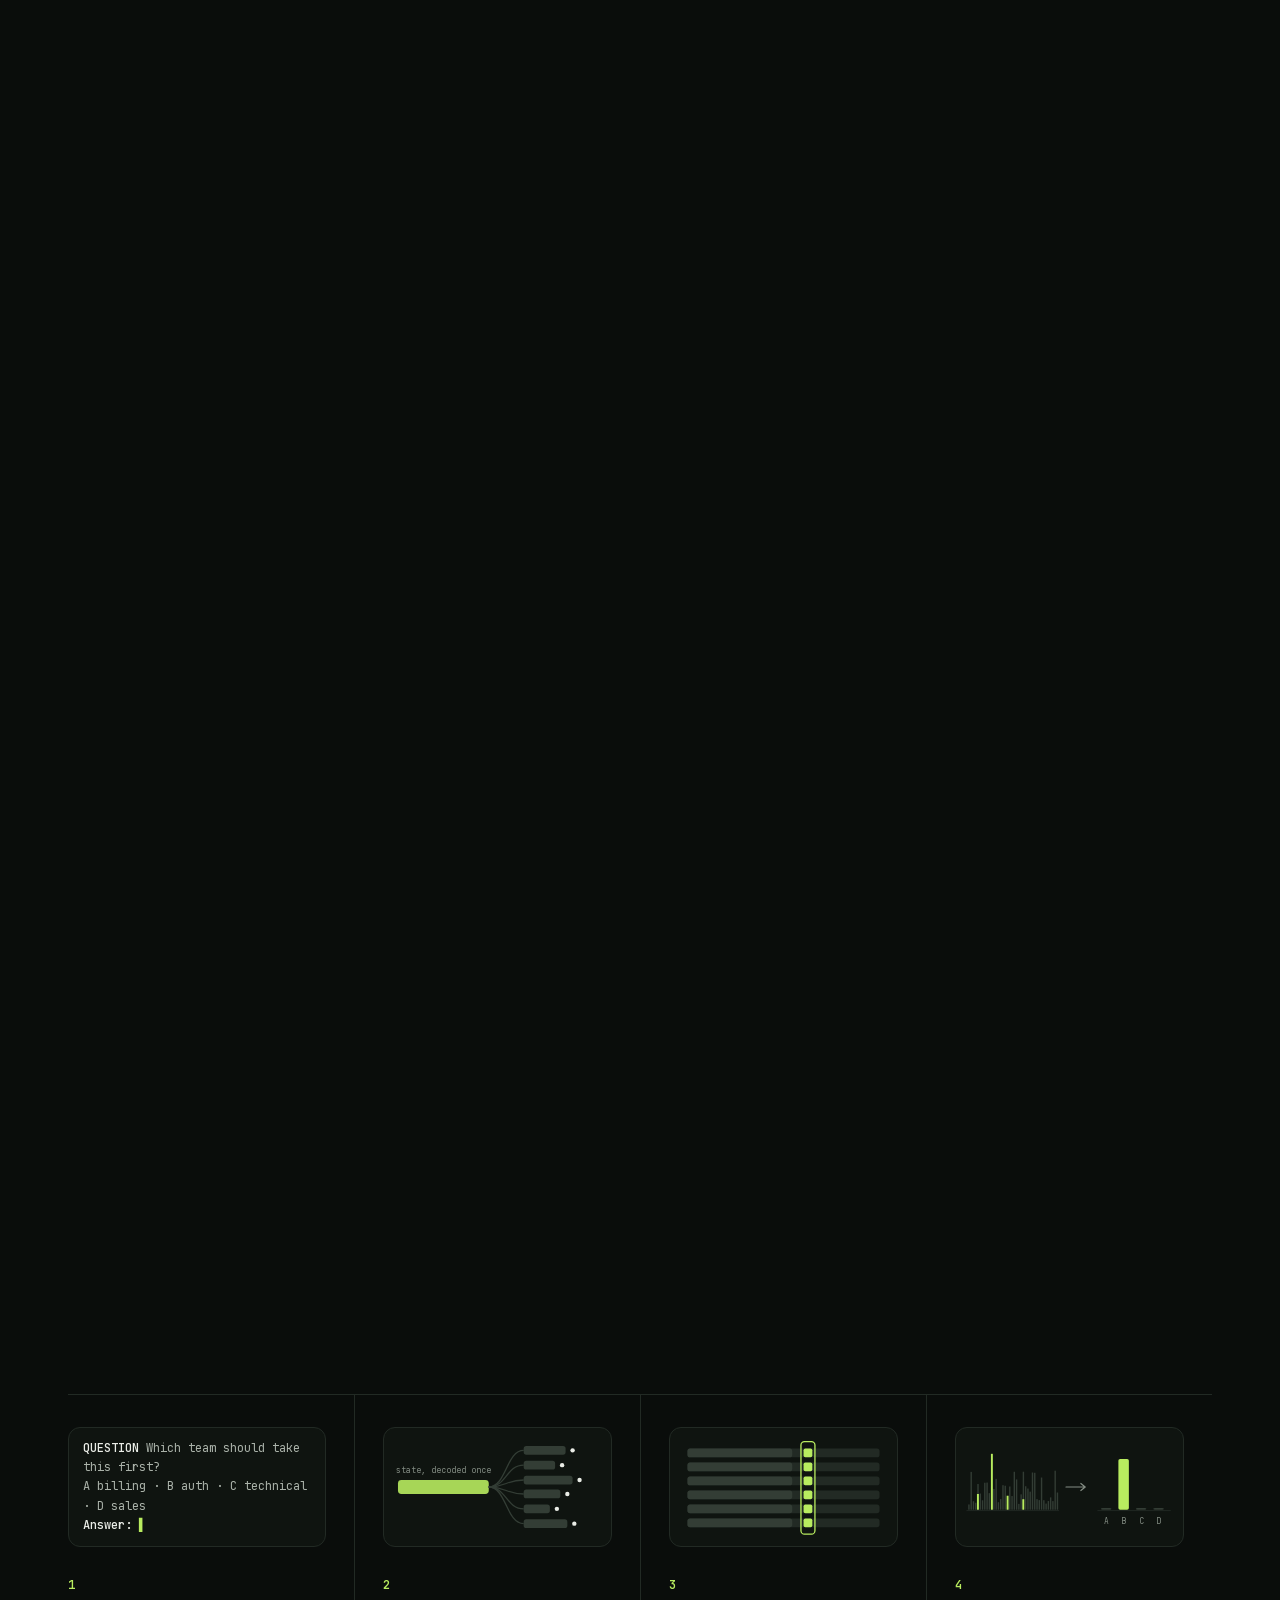
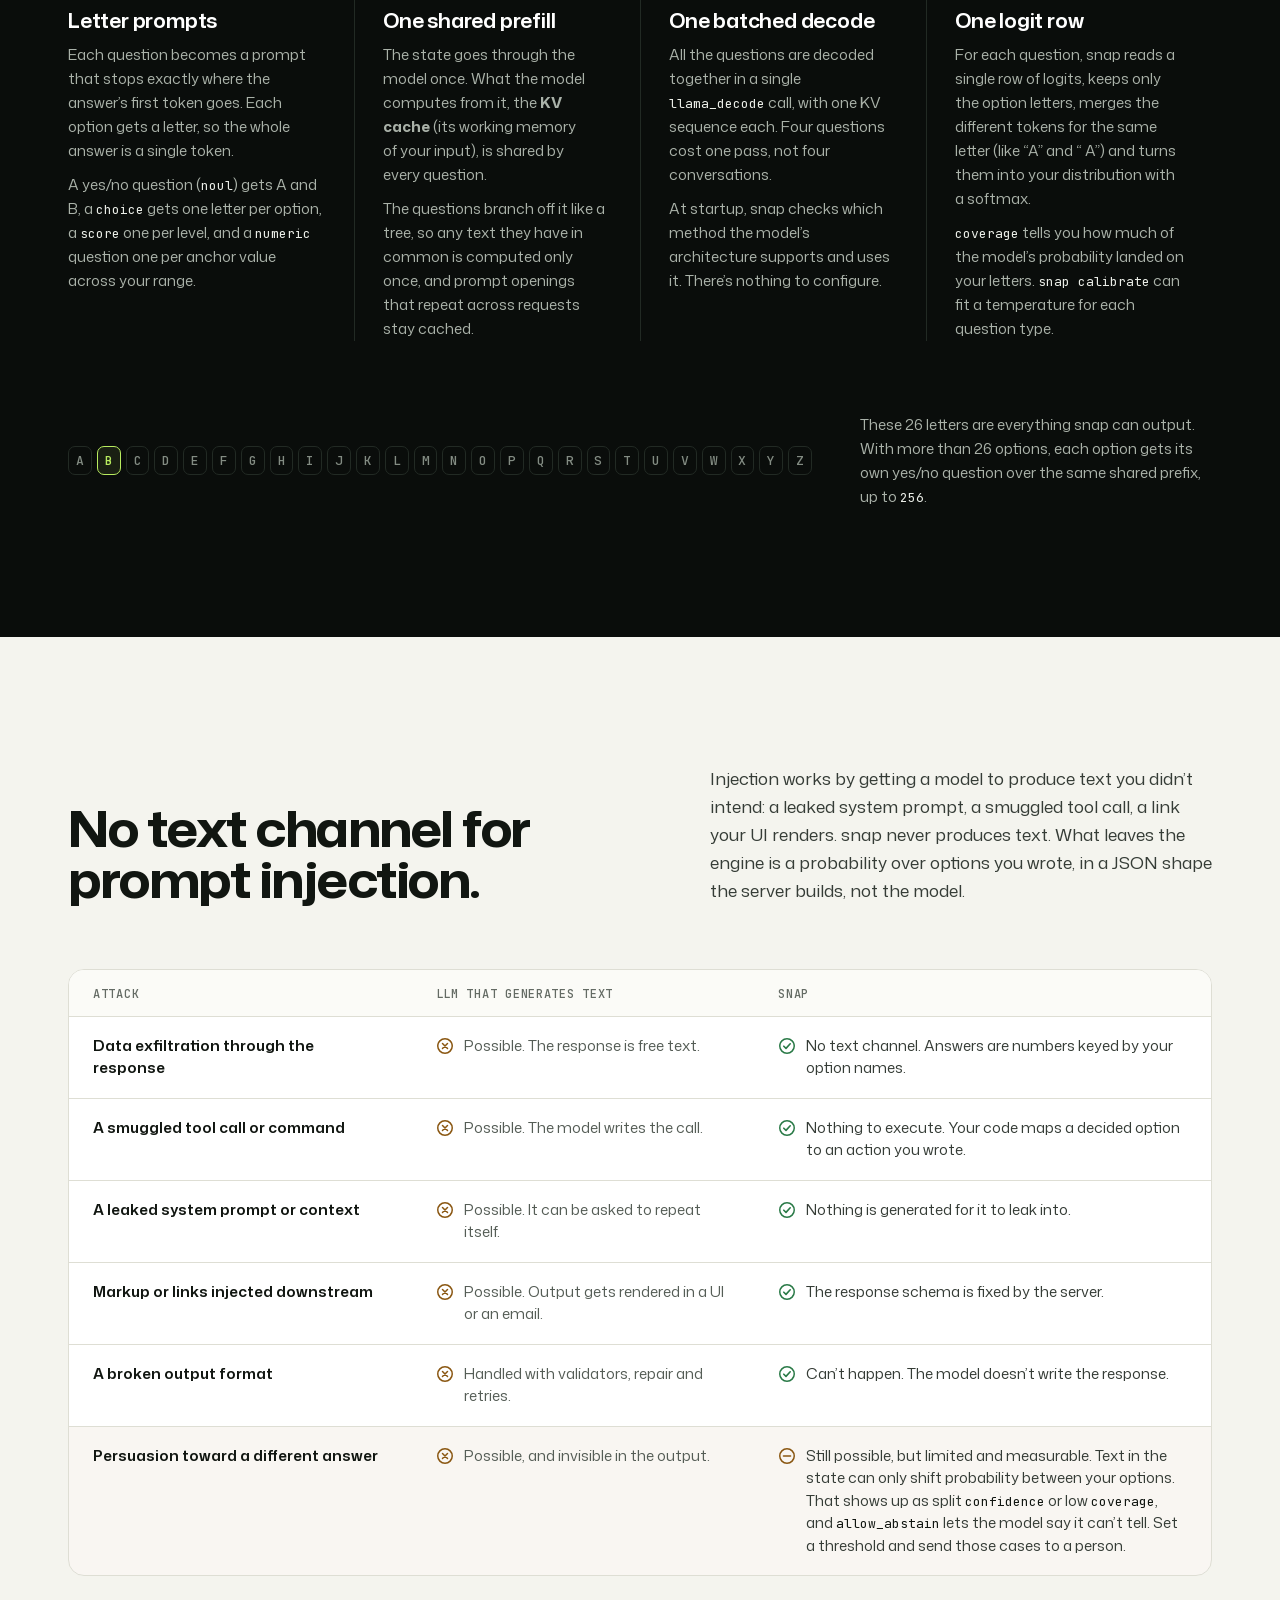
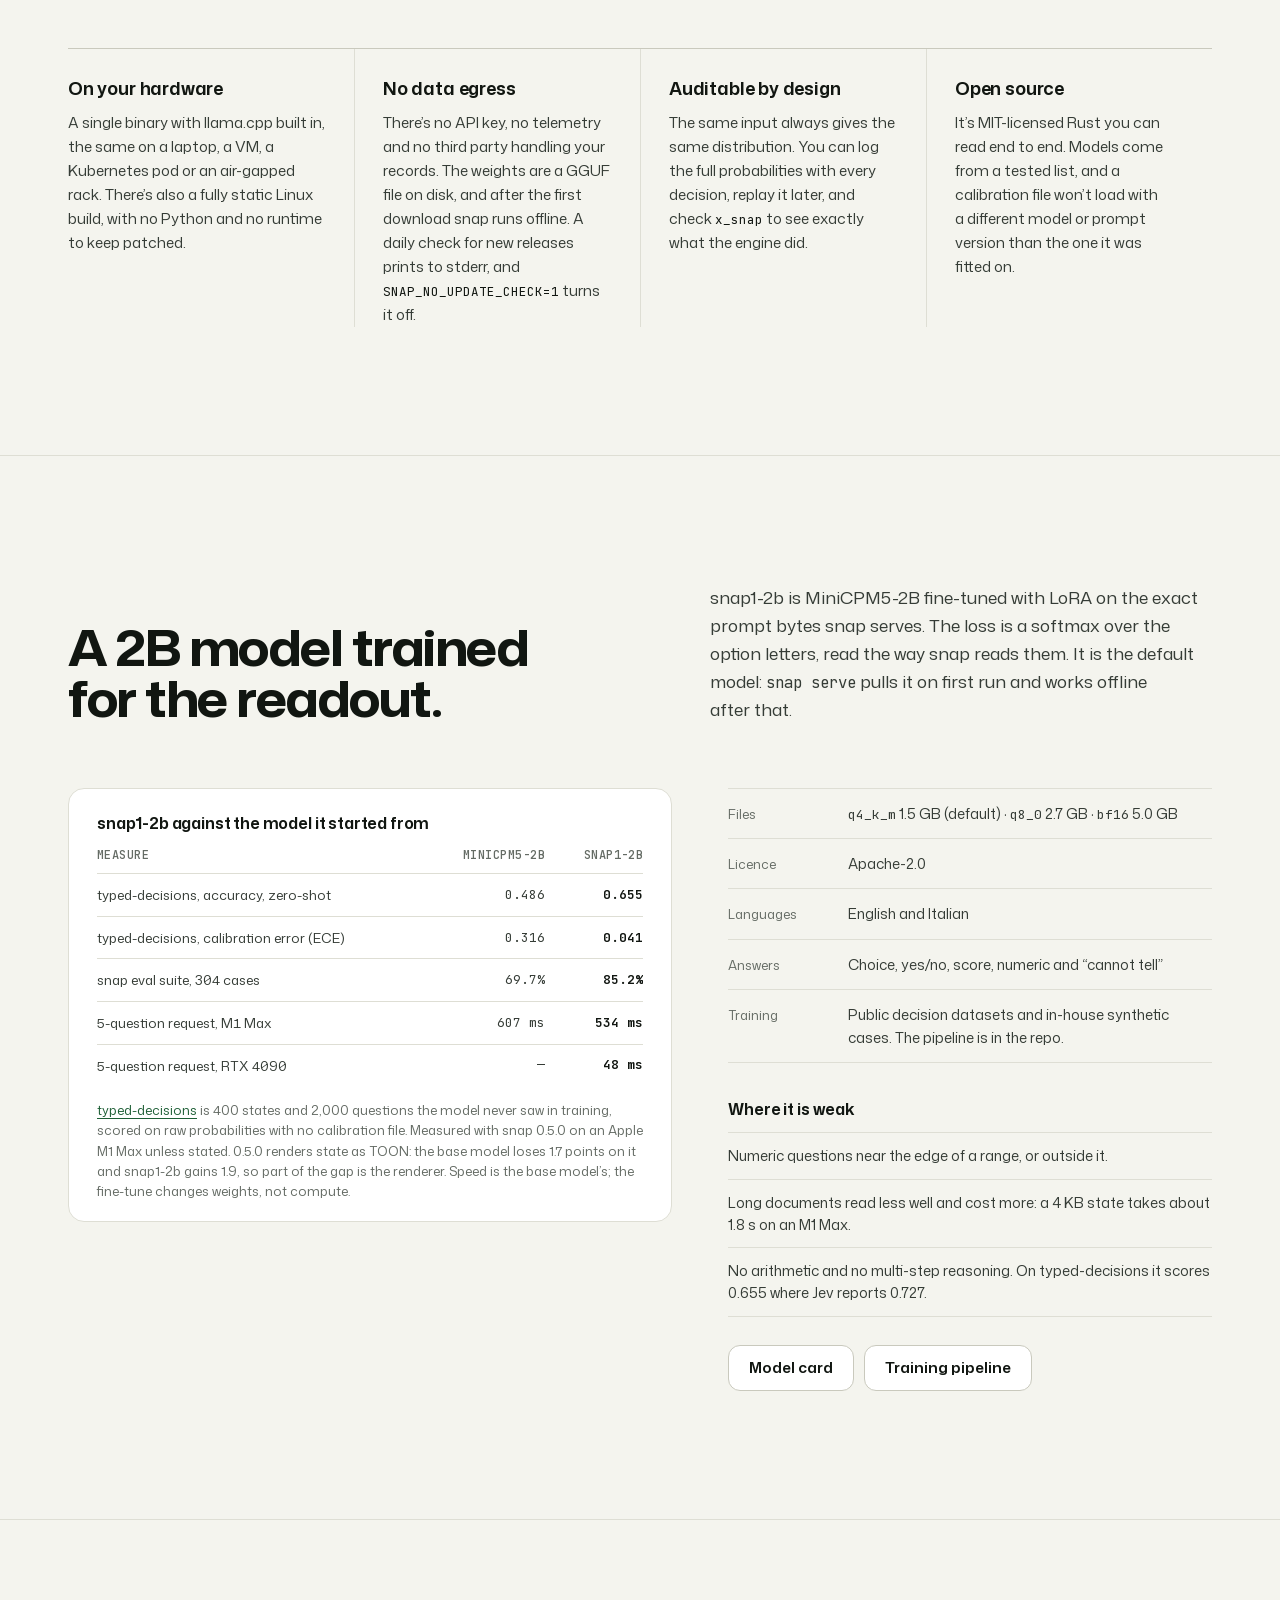
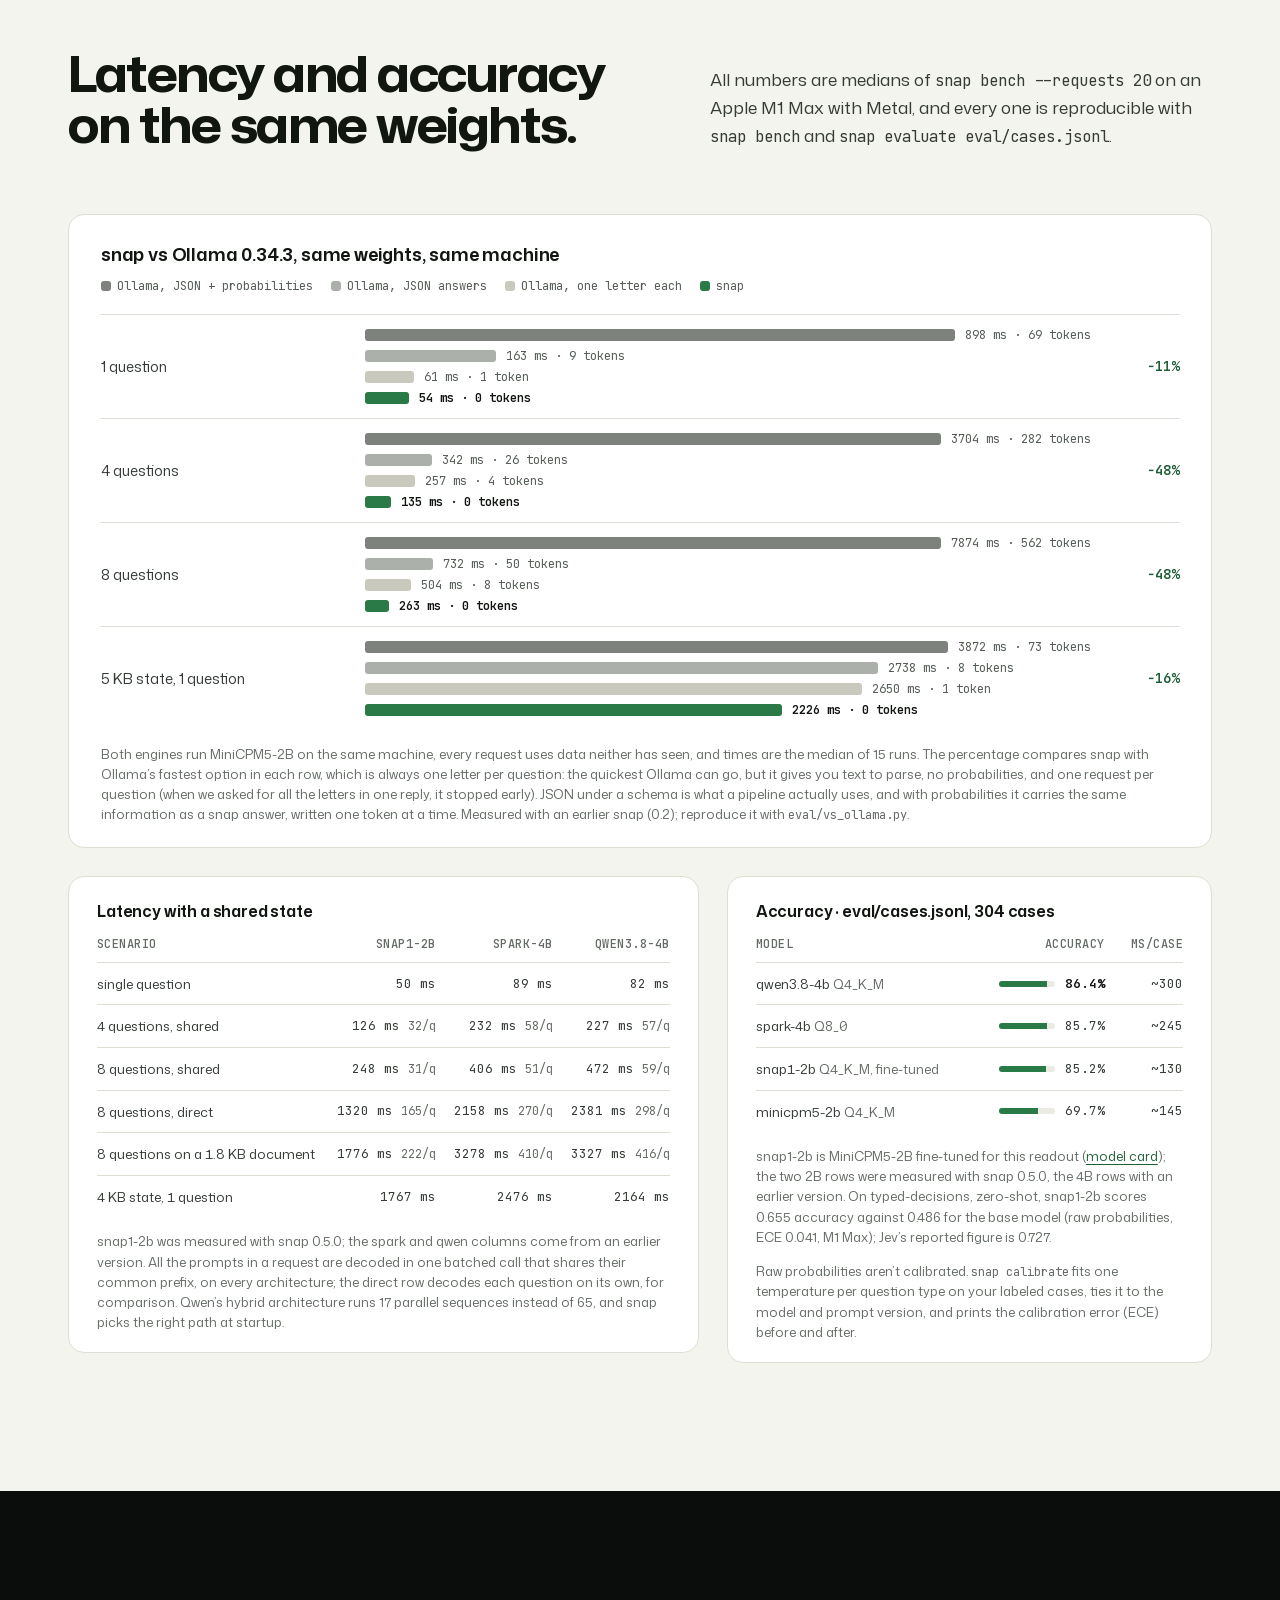
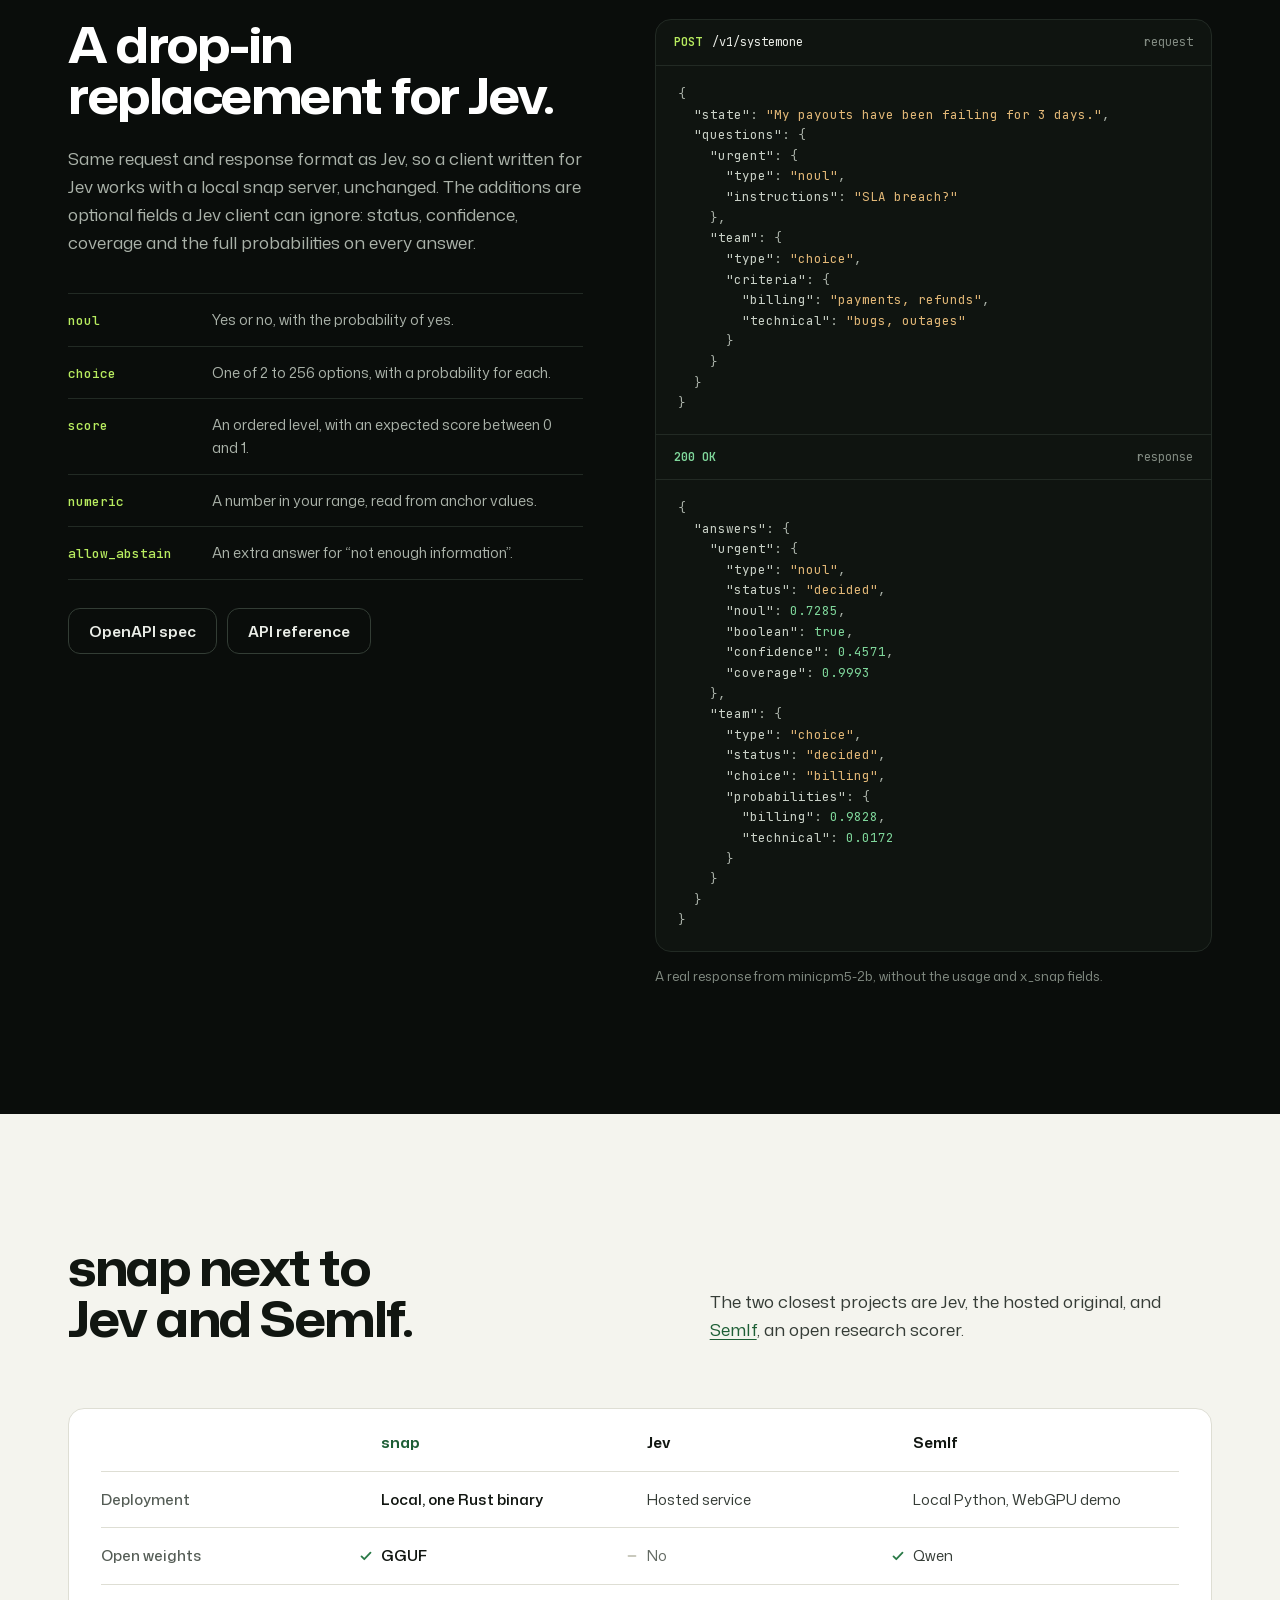
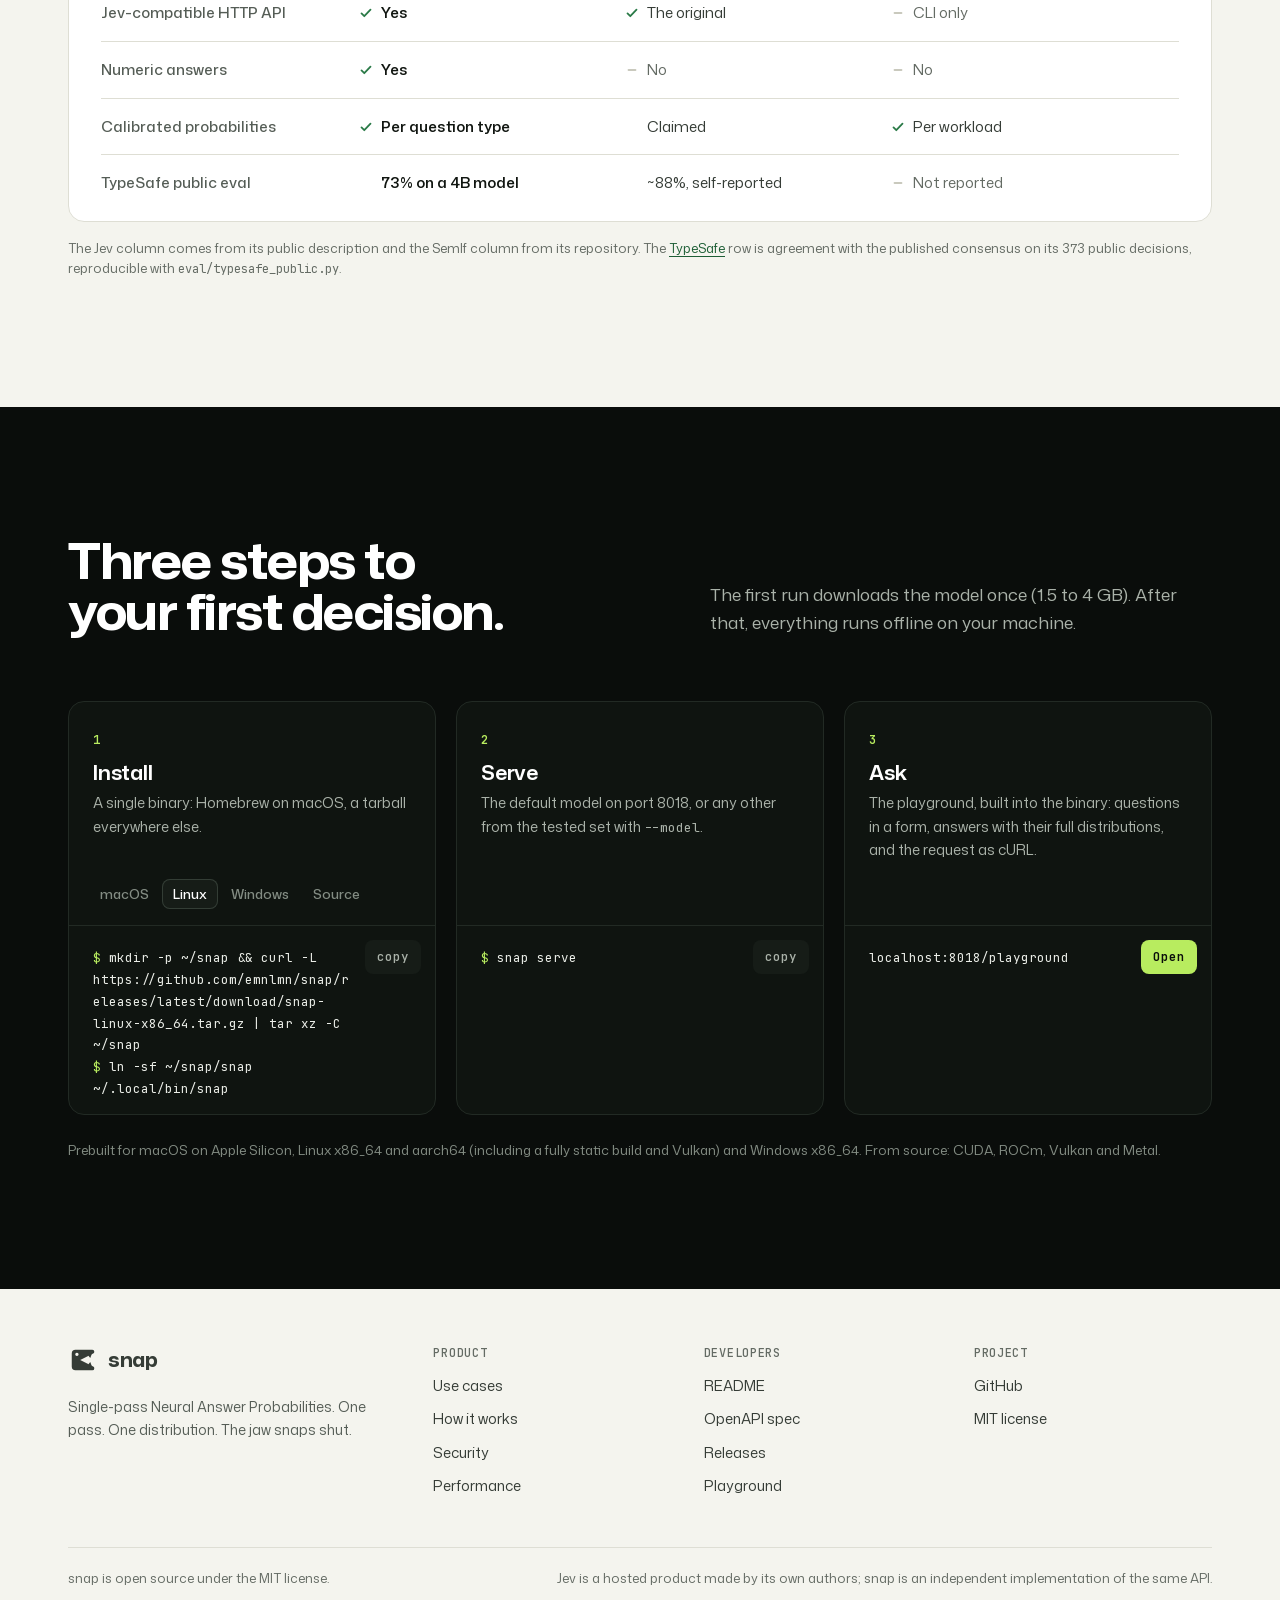
==== commit 5e6a65cc: "docs: eval numbers for 0.5.0 — TD 0.655/0.486, suite 85.2% on 304 cases, typesafe-public still 73.2%" ====
--- a/docs/index.html
+++ b/docs/index.html
@@ -1119,14 +1119,14 @@
         <div class="tbl-wrap"><table class="t">
           <thead><tr><th>measure</th><th>MiniCPM5-2B</th><th>snap1-2b</th></tr></thead>
           <tbody>
-            <tr><td>typed-decisions, accuracy, zero-shot</td><td class="m">0.485</td><td class="m hi">0.643</td></tr>
-            <tr><td>typed-decisions, calibration error (ECE)</td><td class="m">0.320</td><td class="m hi">0.034</td></tr>
-            <tr><td>snap eval suite, 301 cases</td><td class="m">69.4%</td><td class="m hi">85.0%</td></tr>
-            <tr><td>5-question request, M1 Max</td><td class="m">545 ms</td><td class="m hi">550 ms</td></tr>
+            <tr><td>typed-decisions, accuracy, zero-shot</td><td class="m">0.486</td><td class="m hi">0.655</td></tr>
+            <tr><td>typed-decisions, calibration error (ECE)</td><td class="m">0.316</td><td class="m hi">0.041</td></tr>
+            <tr><td>snap eval suite, 304 cases</td><td class="m">69.7%</td><td class="m hi">85.2%</td></tr>
+            <tr><td>5-question request, M1 Max</td><td class="m">607 ms</td><td class="m hi">534 ms</td></tr>
             <tr><td>5-question request, RTX 4090</td><td class="m">—</td><td class="m hi">48 ms</td></tr>
           </tbody>
         </table></div>
-        <p class="note"><a href="https://huggingface.co/datasets/LocalLLaMA/typed-decisions">typed-decisions</a> is 400 states and 2,000 questions the model never saw in training, scored on raw probabilities with no calibration file. Measured with snap 0.4.0 on an Apple M1 Max unless stated. 0.4.0 renders state as TOON: the base model loses 1.7 points on it and snap1-2b gains 1.9, so part of the gap is the renderer. Speed is the base model’s; the fine-tune changes weights, not compute.</p>
+        <p class="note"><a href="https://huggingface.co/datasets/LocalLLaMA/typed-decisions">typed-decisions</a> is 400 states and 2,000 questions the model never saw in training, scored on raw probabilities with no calibration file. Measured with snap 0.5.0 on an Apple M1 Max unless stated. 0.5.0 renders state as TOON: the base model loses 1.7 points on it and snap1-2b gains 1.9, so part of the gap is the renderer. Speed is the base model’s; the fine-tune changes weights, not compute.</p>
       </div>
 
       <div class="mdl-side">
@@ -1142,7 +1142,7 @@
         <ul class="weak">
           <li>Numeric questions near the edge of a range, or outside it.</li>
           <li>Long documents read less well and cost more: a 4 KB state takes about 1.8 s on an M1 Max.</li>
-          <li>No arithmetic and no multi-step reasoning. On typed-decisions it scores 0.643 where Jev reports 0.727.</li>
+          <li>No arithmetic and no multi-step reasoning. On typed-decisions it scores 0.655 where Jev reports 0.727.</li>
         </ul>
 
         <div class="links">
@@ -1188,20 +1188,20 @@
             <tr><td>4 KB state, 1 question</td><td class="m">1767 ms</td><td class="m">2476 ms</td><td class="m">2164 ms</td></tr>
           </tbody>
         </table></div>
-        <p class="note">snap1-2b was measured with snap 0.4.0; the spark and qwen columns come from an earlier version. All the prompts in a request are decoded in one batched call that shares their common prefix, on every architecture; the direct row decodes each question on its own, for comparison. Qwen’s hybrid architecture runs 17 parallel sequences instead of 65, and snap picks the right path at startup.</p>
+        <p class="note">snap1-2b was measured with snap 0.5.0; the spark and qwen columns come from an earlier version. All the prompts in a request are decoded in one batched call that shares their common prefix, on every architecture; the direct row decodes each question on its own, for comparison. Qwen’s hybrid architecture runs 17 parallel sequences instead of 65, and snap picks the right path at startup.</p>
       </div>
       <div class="tcard">
-        <h3>Accuracy · eval/cases.jsonl, 301 cases</h3>
+        <h3>Accuracy · eval/cases.jsonl, 304 cases</h3>
         <div class="tbl-wrap"><table class="t">
           <thead><tr><th>model</th><th>accuracy</th><th>ms/case</th></tr></thead>
           <tbody>
             <tr><td>qwen3.8-4b <small class="note">Q4_K_M</small></td><td class="m hi"><span class="acc-bar"><i style="--v:86.4"></i></span>86.4%</td><td class="m">~300</td></tr>
             <tr><td>spark-4b <small class="note">Q8_0</small></td><td class="m"><span class="acc-bar"><i style="--v:85.7"></i></span>85.7%</td><td class="m">~245</td></tr>
-            <tr><td>snap1-2b <small class="note">Q4_K_M, fine-tuned</small></td><td class="m"><span class="acc-bar"><i style="--v:85.0"></i></span>85.0%</td><td class="m">~144</td></tr>
-            <tr><td>minicpm5-2b <small class="note">Q4_K_M</small></td><td class="m"><span class="acc-bar"><i style="--v:69.4"></i></span>69.4%</td><td class="m">~154</td></tr>
+            <tr><td>snap1-2b <small class="note">Q4_K_M, fine-tuned</small></td><td class="m"><span class="acc-bar"><i style="--v:85.2"></i></span>85.2%</td><td class="m">~130</td></tr>
+            <tr><td>minicpm5-2b <small class="note">Q4_K_M</small></td><td class="m"><span class="acc-bar"><i style="--v:69.7"></i></span>69.7%</td><td class="m">~145</td></tr>
           </tbody>
         </table></div>
-        <p class="note">snap1-2b is MiniCPM5-2B fine-tuned for this readout (<a href="https://huggingface.co/logitlab/snap1-2b-GGUF">model card</a>); the two 2B rows were measured with snap 0.4.0, the 4B rows with an earlier version. On typed-decisions, zero-shot, snap1-2b scores 0.643 accuracy against 0.485 for the base model (raw probabilities, ECE 0.034, M1 Max); Jev’s reported figure is 0.727.</p>
+        <p class="note">snap1-2b is MiniCPM5-2B fine-tuned for this readout (<a href="https://huggingface.co/logitlab/snap1-2b-GGUF">model card</a>); the two 2B rows were measured with snap 0.5.0, the 4B rows with an earlier version. On typed-decisions, zero-shot, snap1-2b scores 0.655 accuracy against 0.486 for the base model (raw probabilities, ECE 0.041, M1 Max); Jev’s reported figure is 0.727.</p>
         <p class="note">Raw probabilities aren’t calibrated. <code>snap calibrate</code> fits one temperature per question type on your labeled cases, ties it to the model and prompt version, and prints the calibration error (ECE) before and after.</p>
       </div>
     </div>
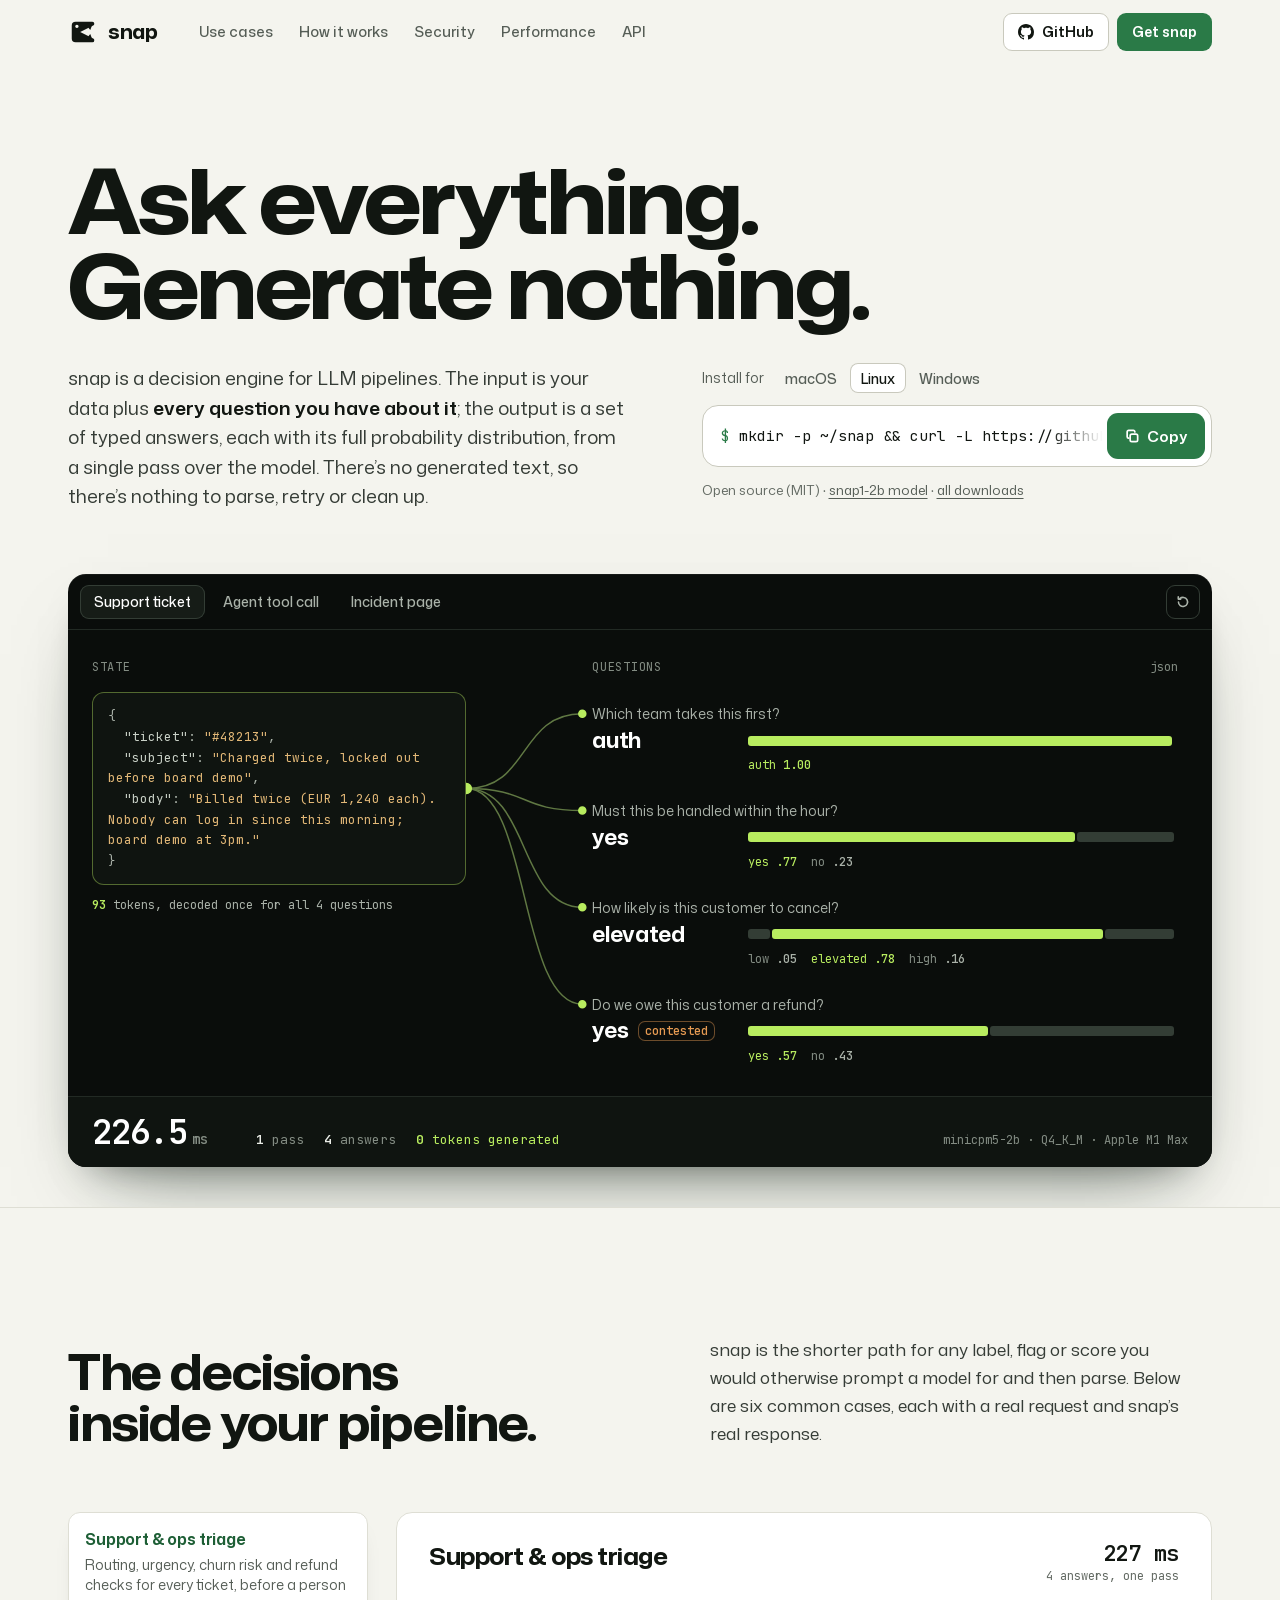
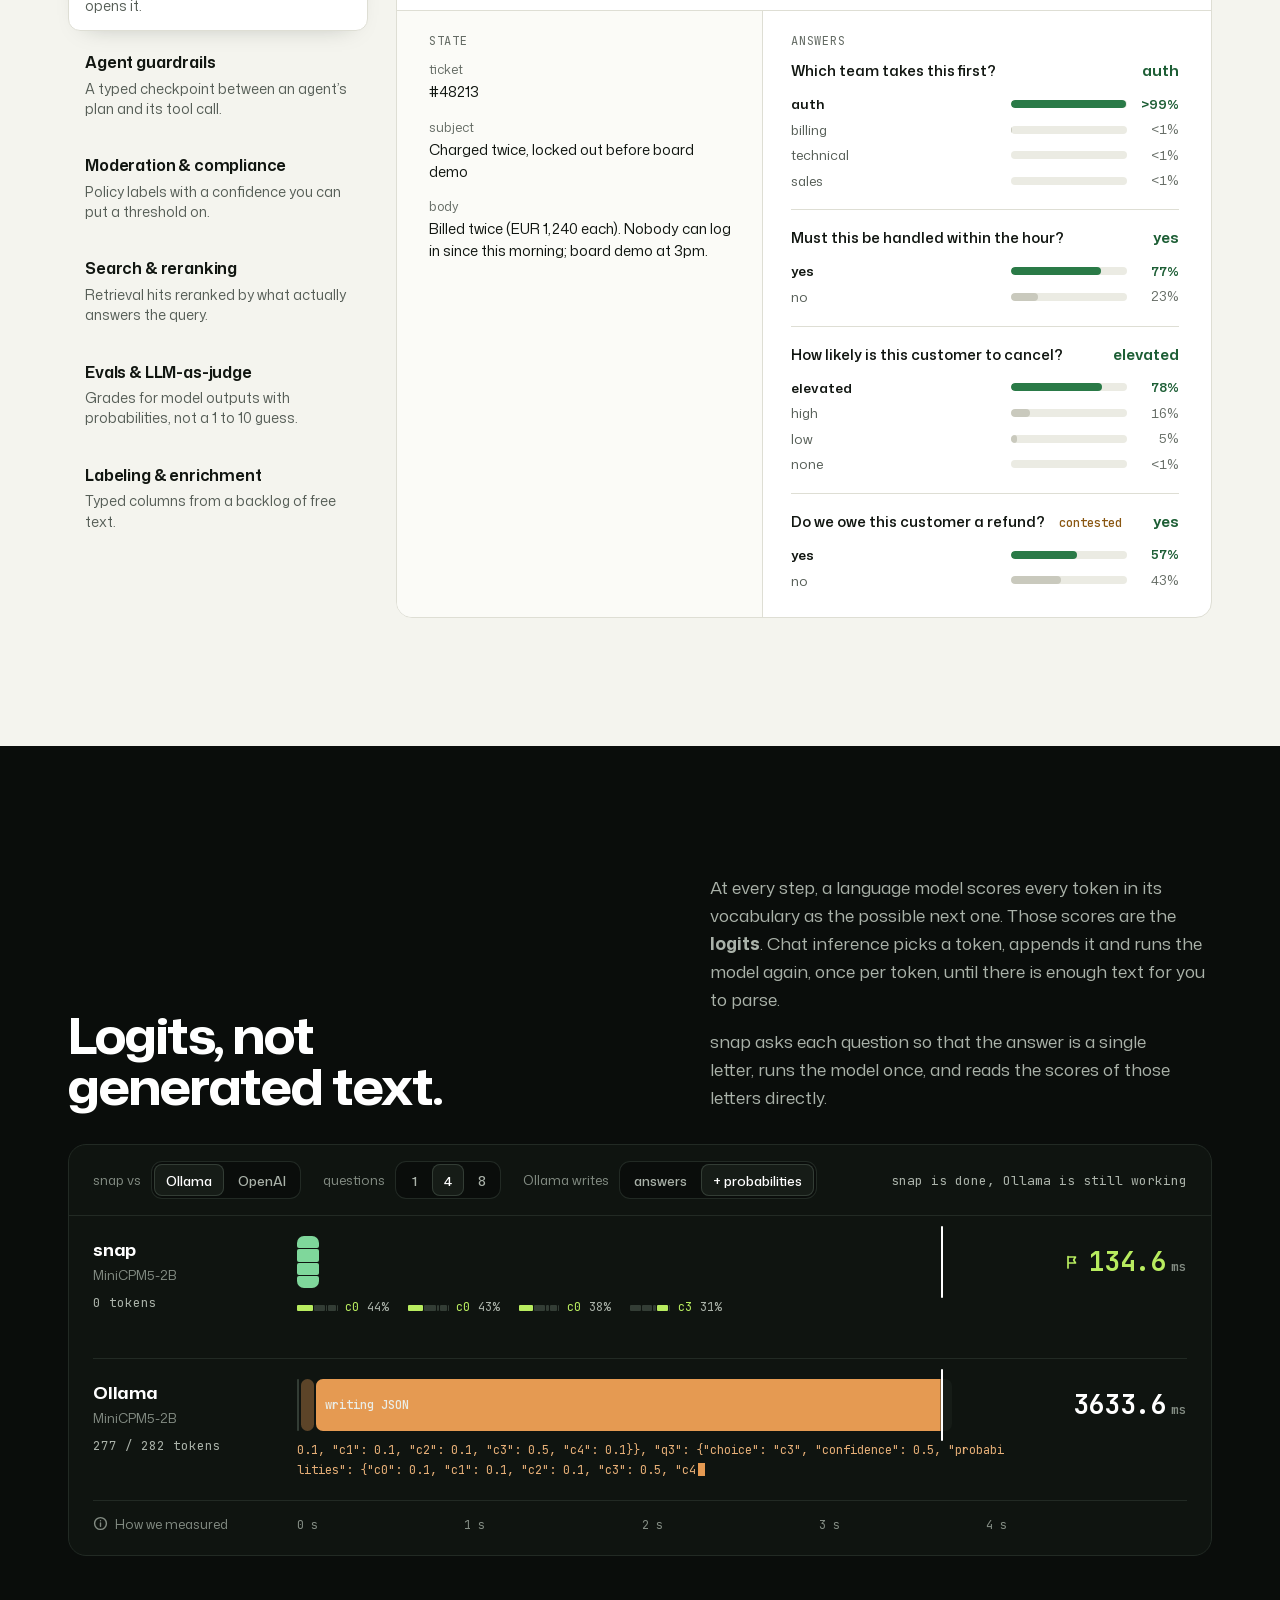
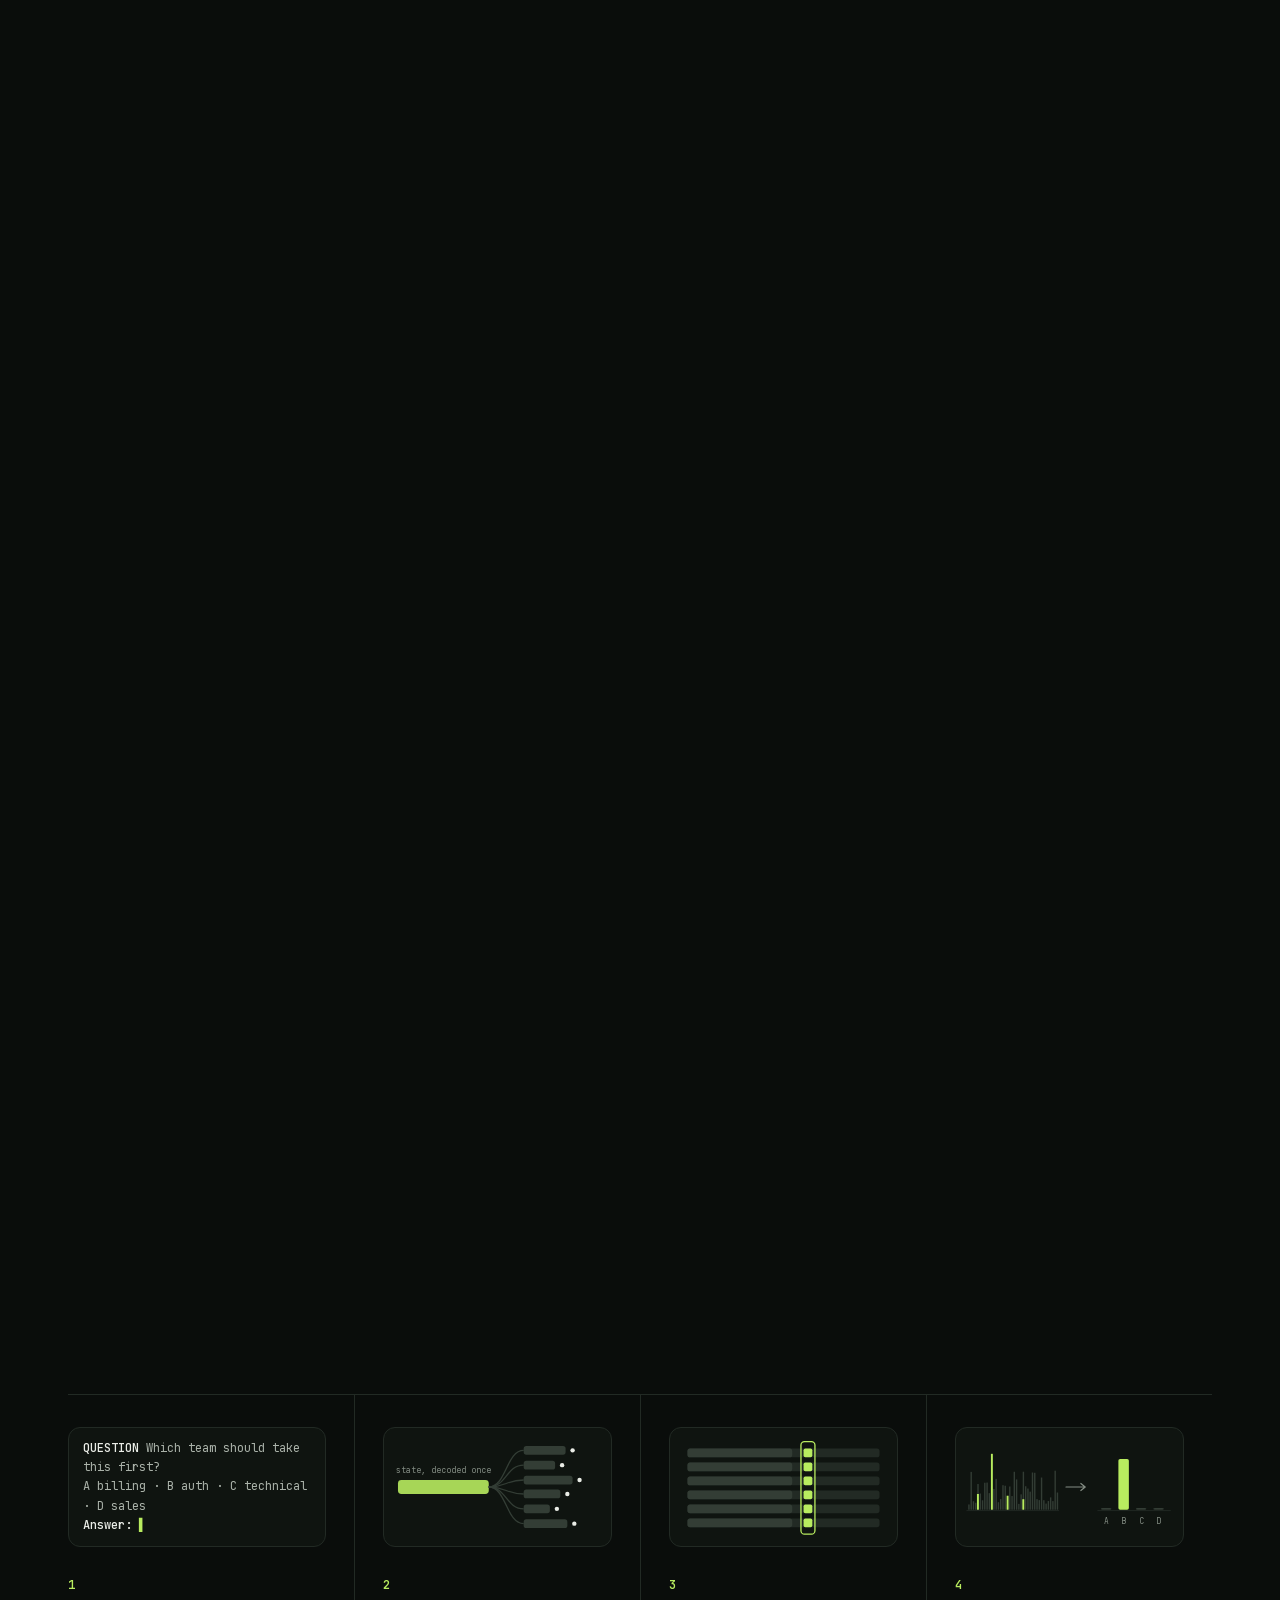
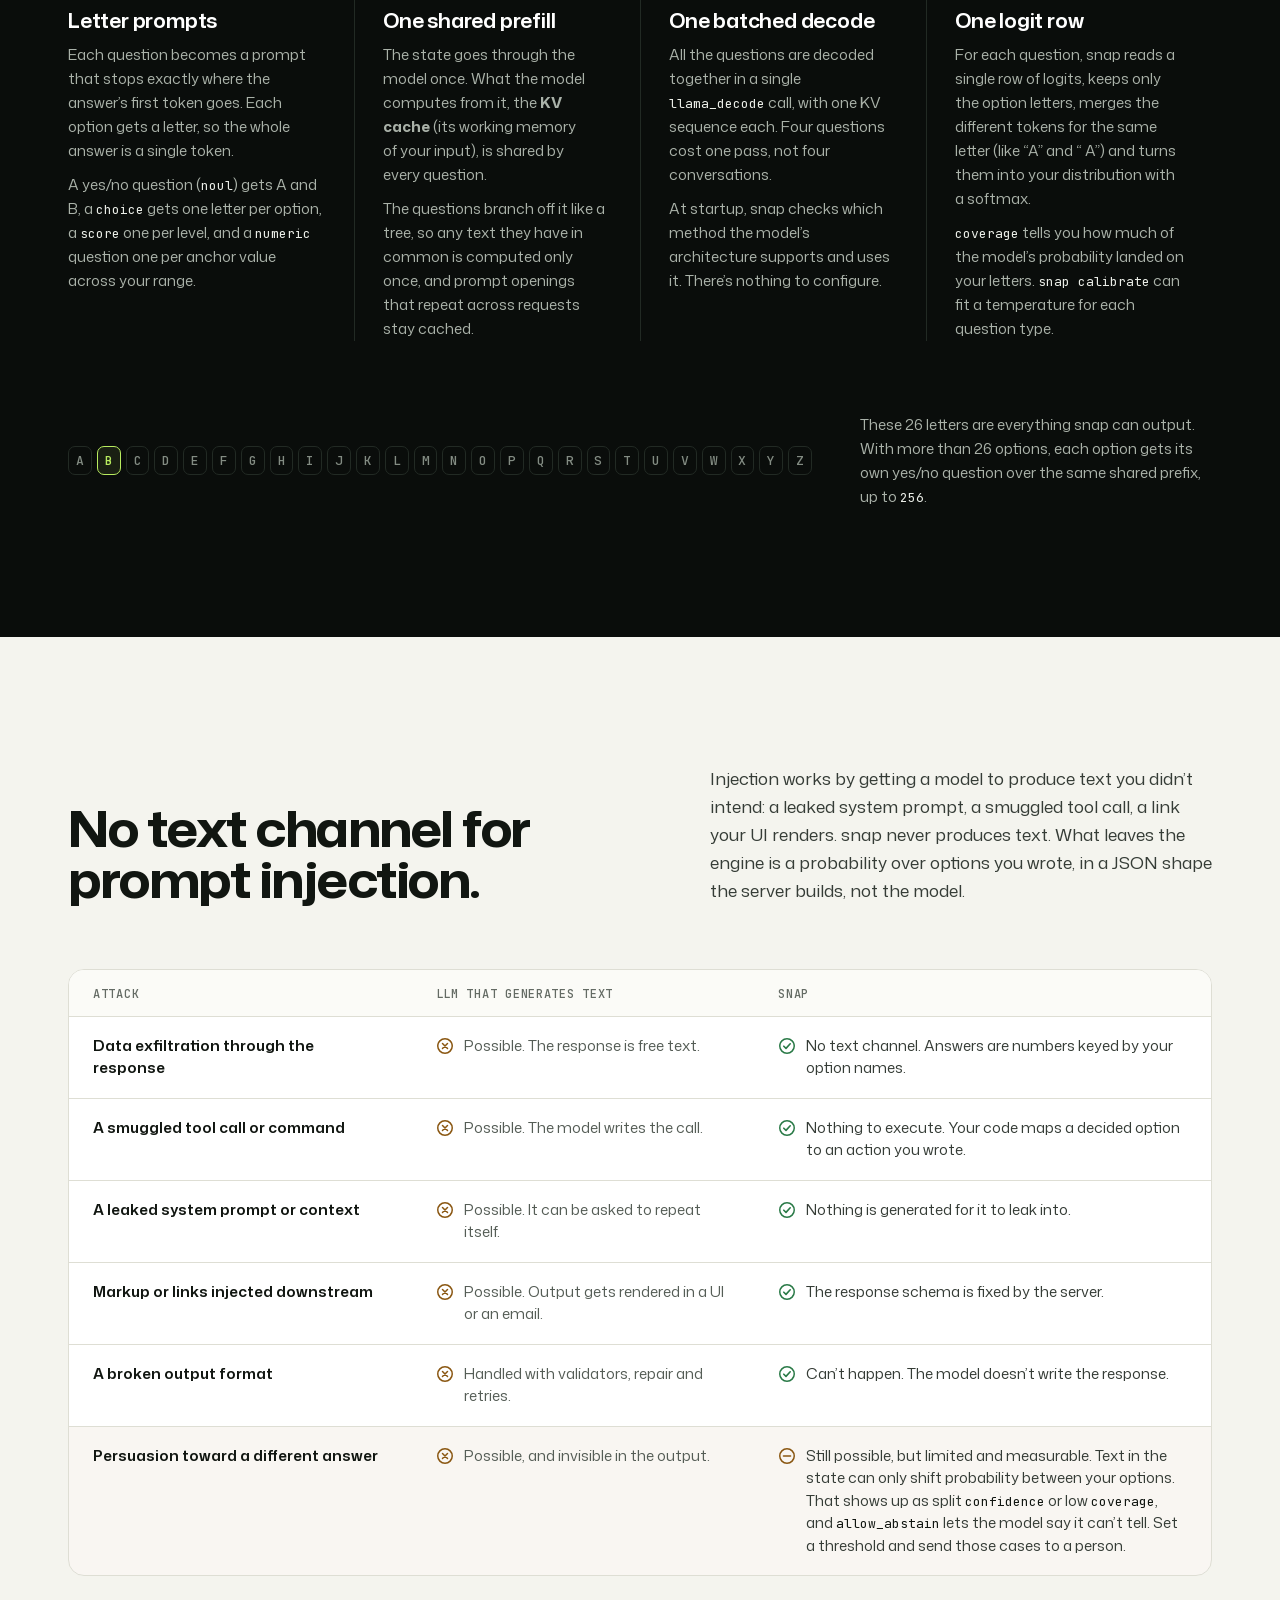
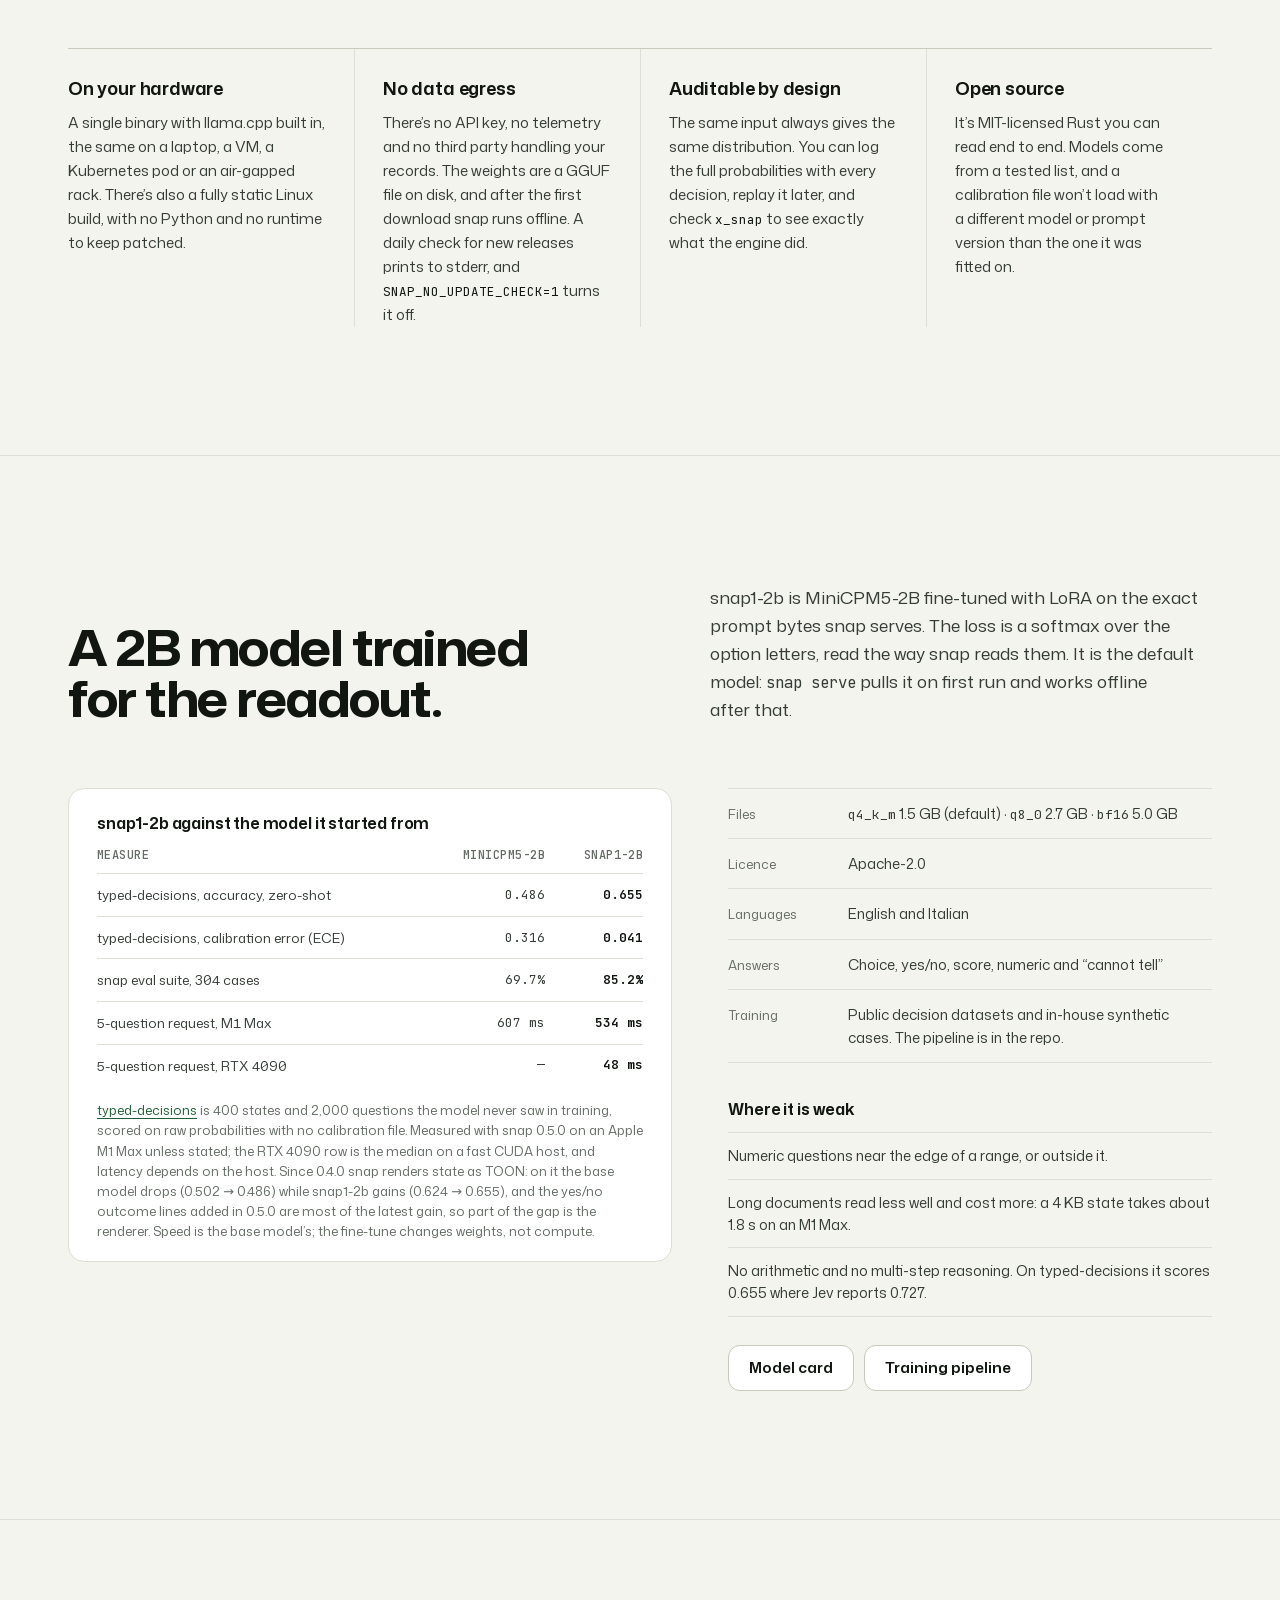
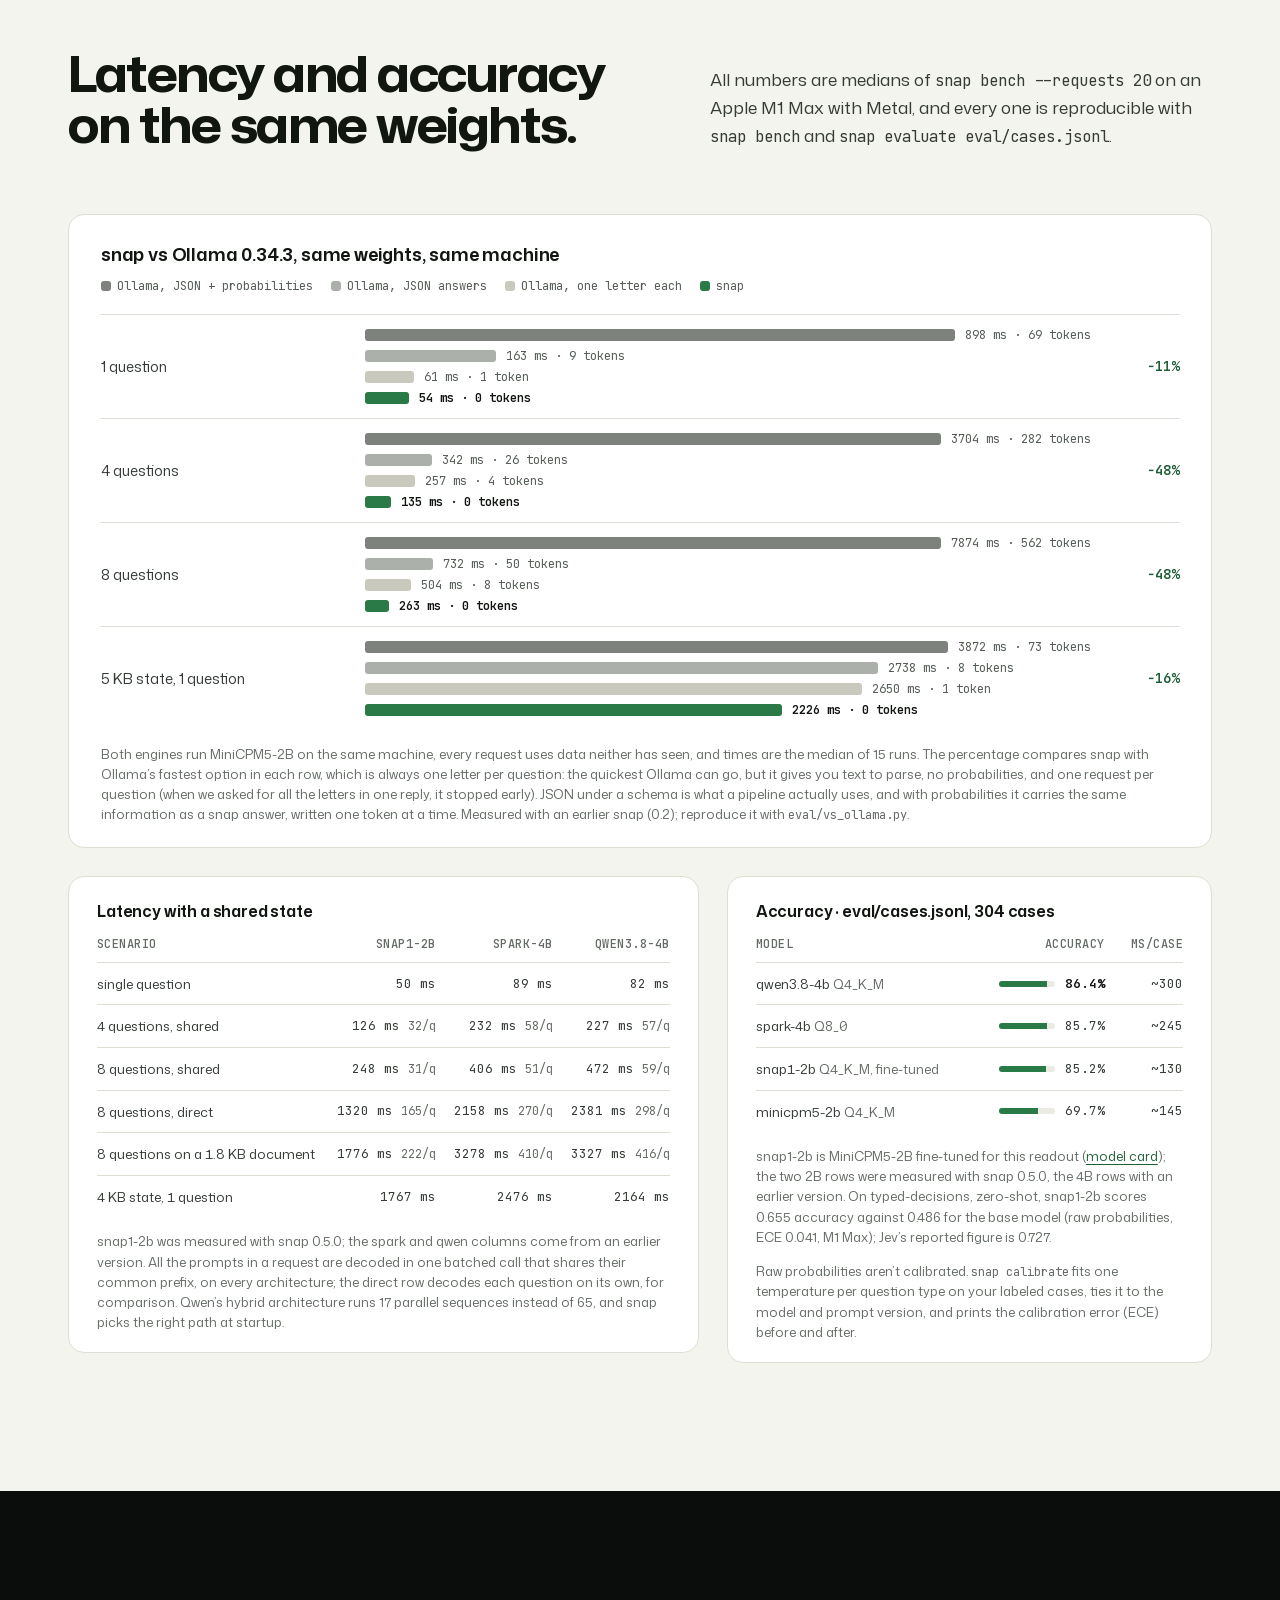
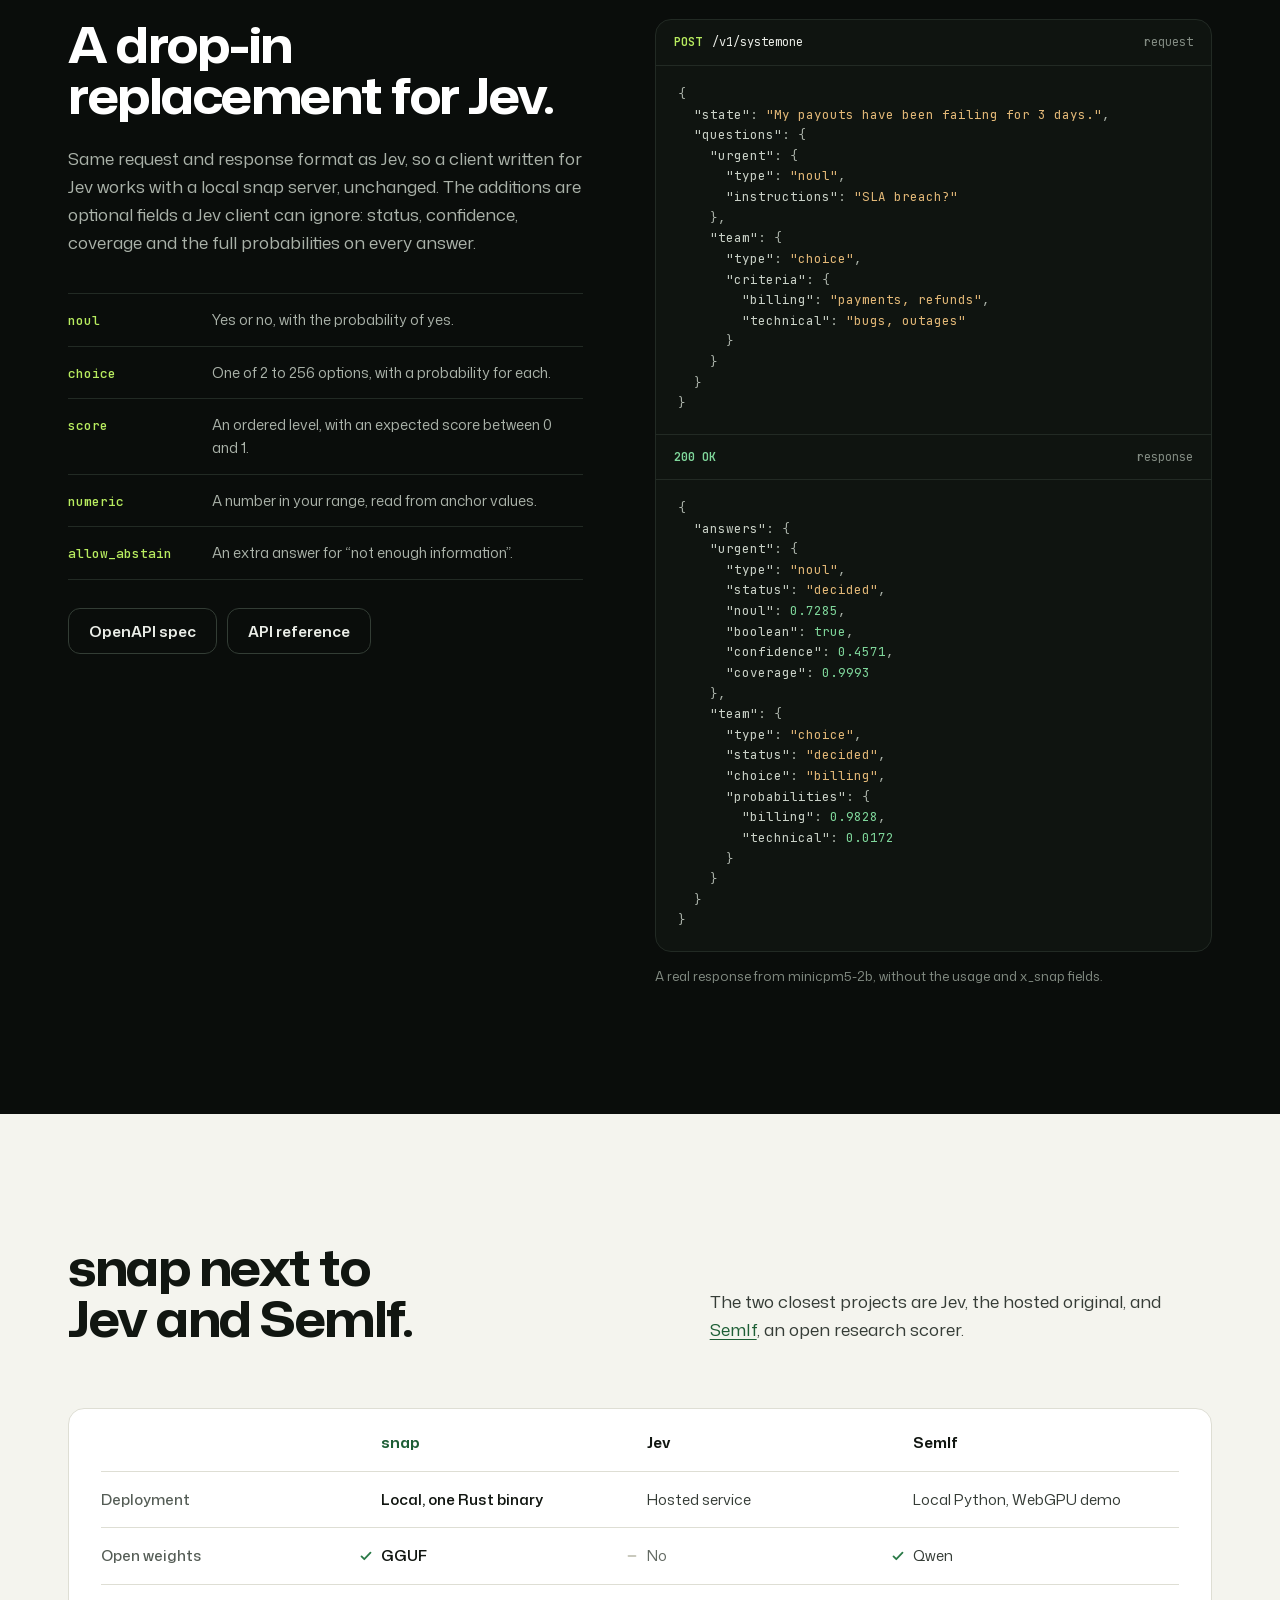
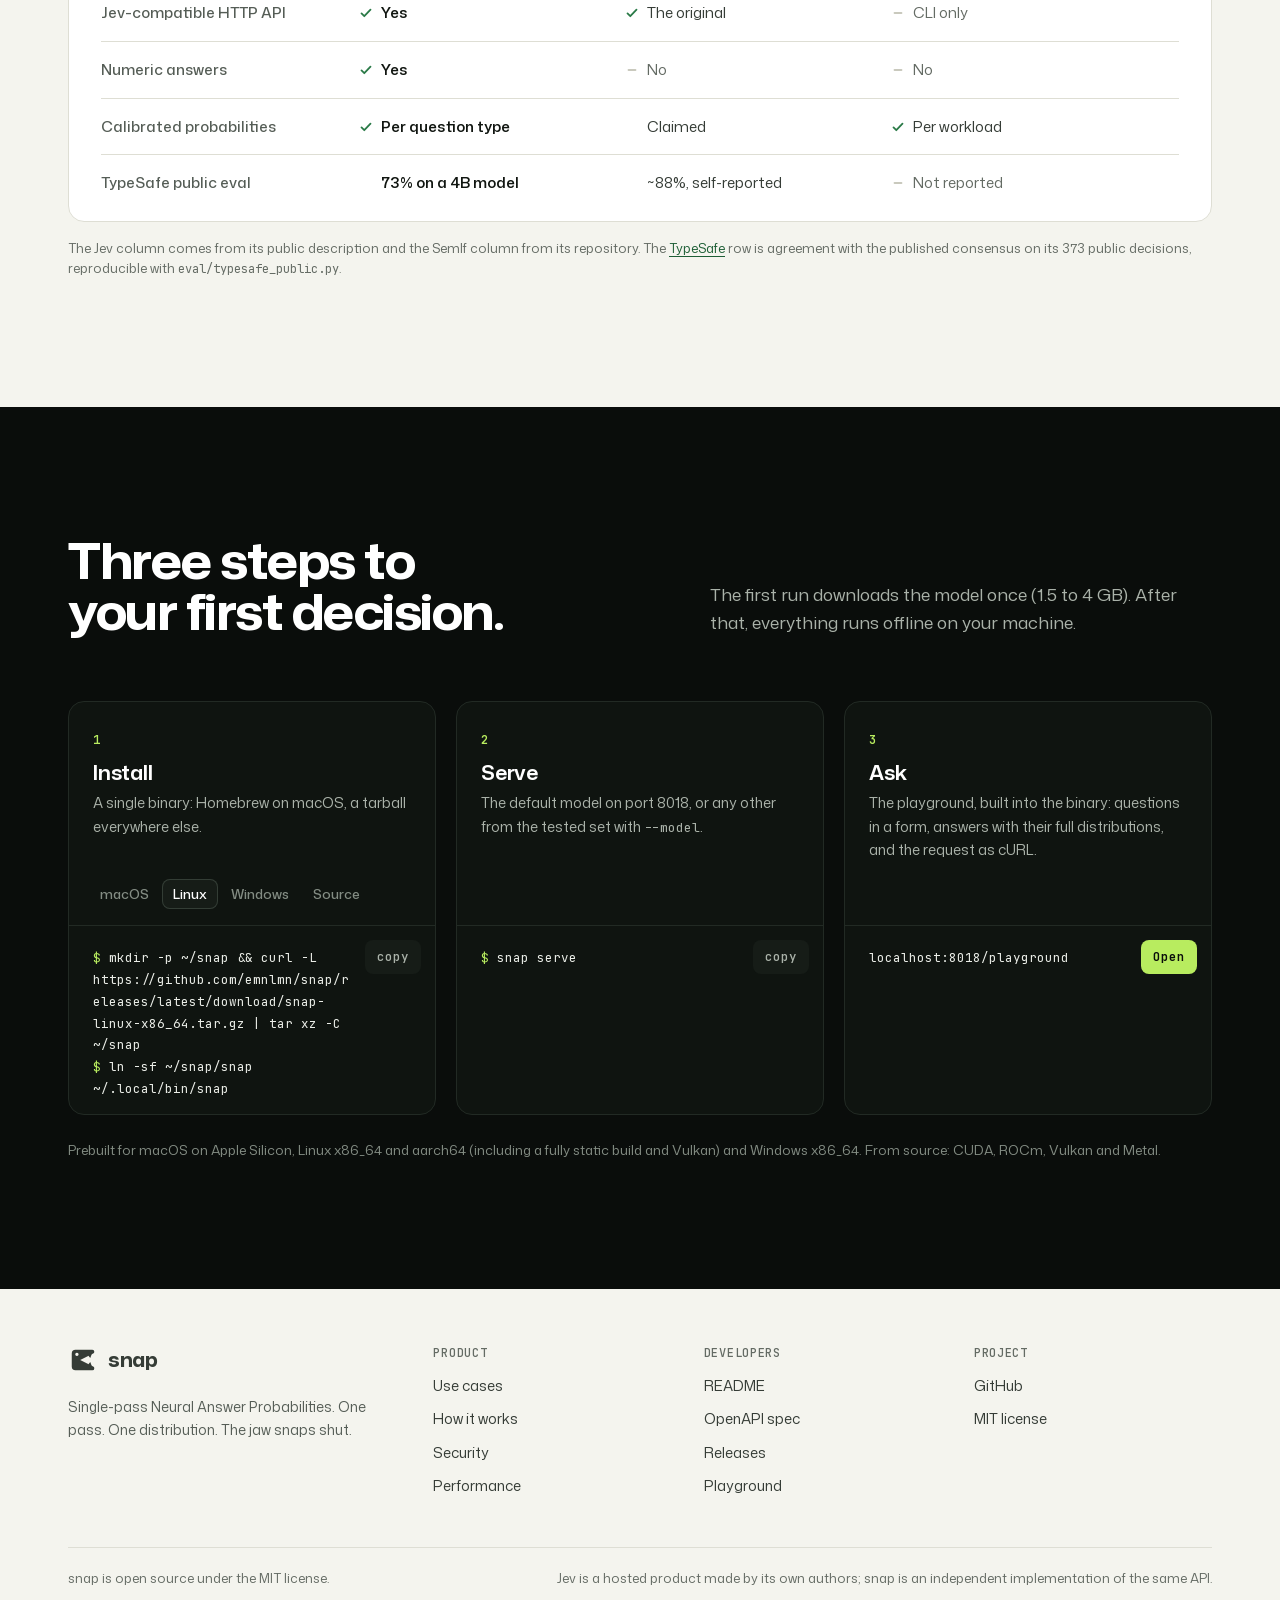
==== commit bb1e6a22: "site: the RTX 4090 timing predates 0.5.0 — say so" ====
--- a/docs/index.html
+++ b/docs/index.html
@@ -1126,7 +1126,7 @@
             <tr><td>5-question request, RTX 4090</td><td class="m">—</td><td class="m hi">48 ms</td></tr>
           </tbody>
         </table></div>
-        <p class="note"><a href="https://huggingface.co/datasets/LocalLLaMA/typed-decisions">typed-decisions</a> is 400 states and 2,000 questions the model never saw in training, scored on raw probabilities with no calibration file. Measured with snap 0.5.0 on an Apple M1 Max unless stated. 0.5.0 renders state as TOON: the base model loses 1.7 points on it and snap1-2b gains 1.9, so part of the gap is the renderer. Speed is the base model’s; the fine-tune changes weights, not compute.</p>
+        <p class="note"><a href="https://huggingface.co/datasets/LocalLLaMA/typed-decisions">typed-decisions</a> is 400 states and 2,000 questions the model never saw in training, scored on raw probabilities with no calibration file. Measured with snap 0.5.0 on an Apple M1 Max unless stated; the RTX 4090 row is the median on a fast CUDA host, and latency depends on the host. Since 0.4.0 snap renders state as TOON: on it the base model drops (0.502 → 0.486) while snap1-2b gains (0.624 → 0.655), and the yes/no outcome lines added in 0.5.0 are most of the latest gain, so part of the gap is the renderer. Speed is the base model’s; the fine-tune changes weights, not compute.</p>
       </div>
 
       <div class="mdl-side">
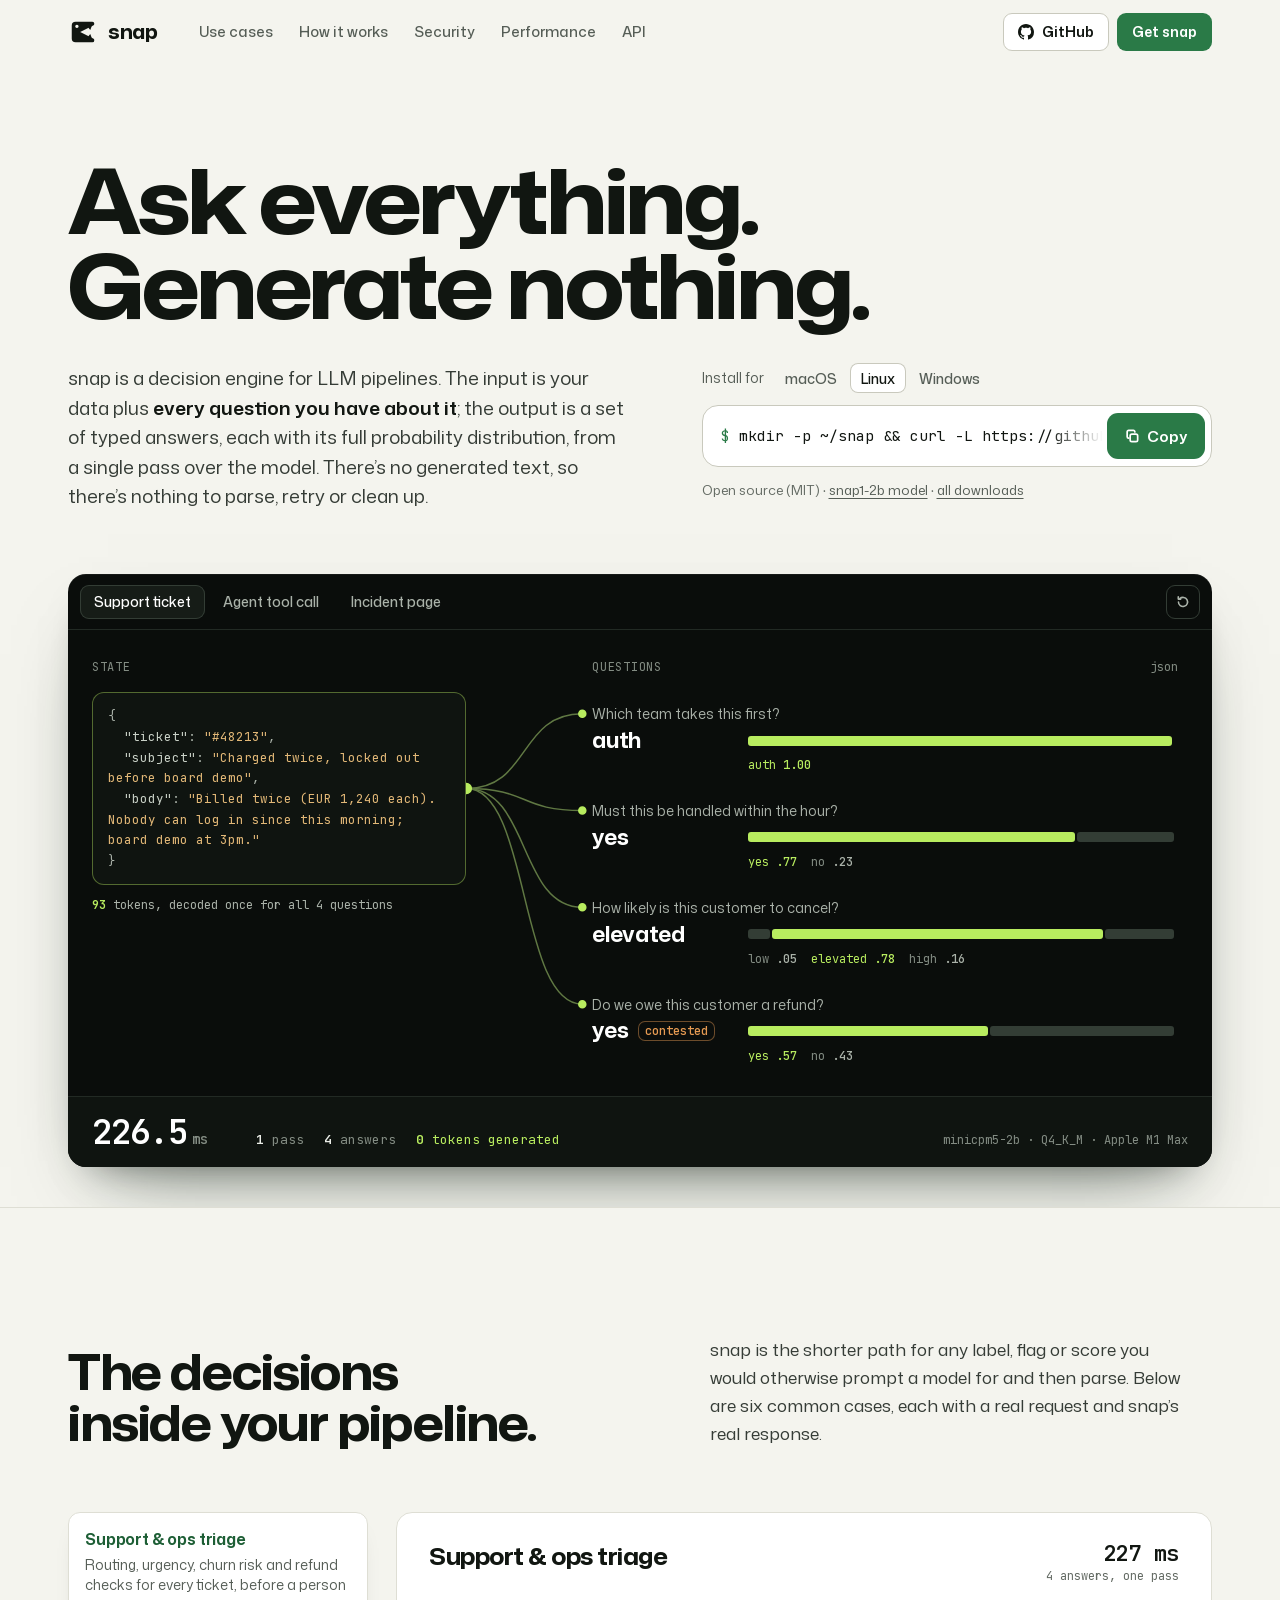
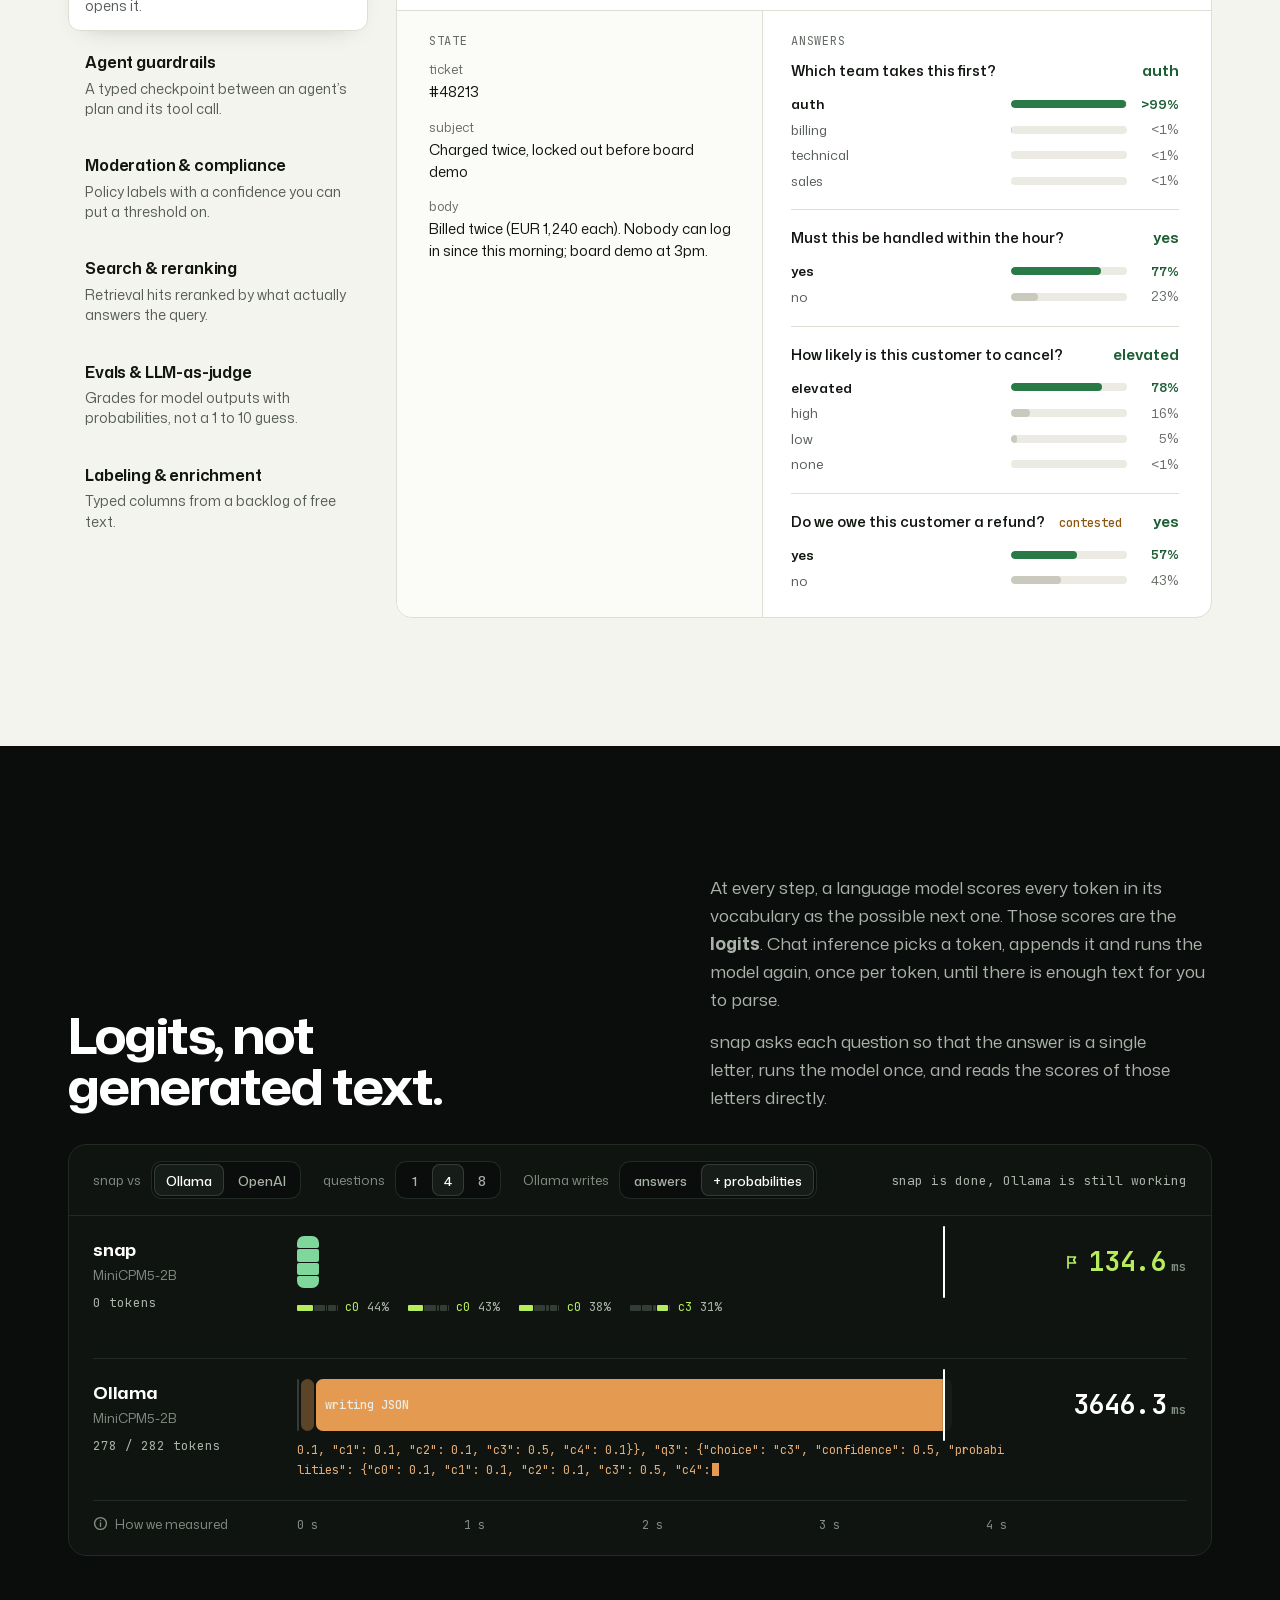
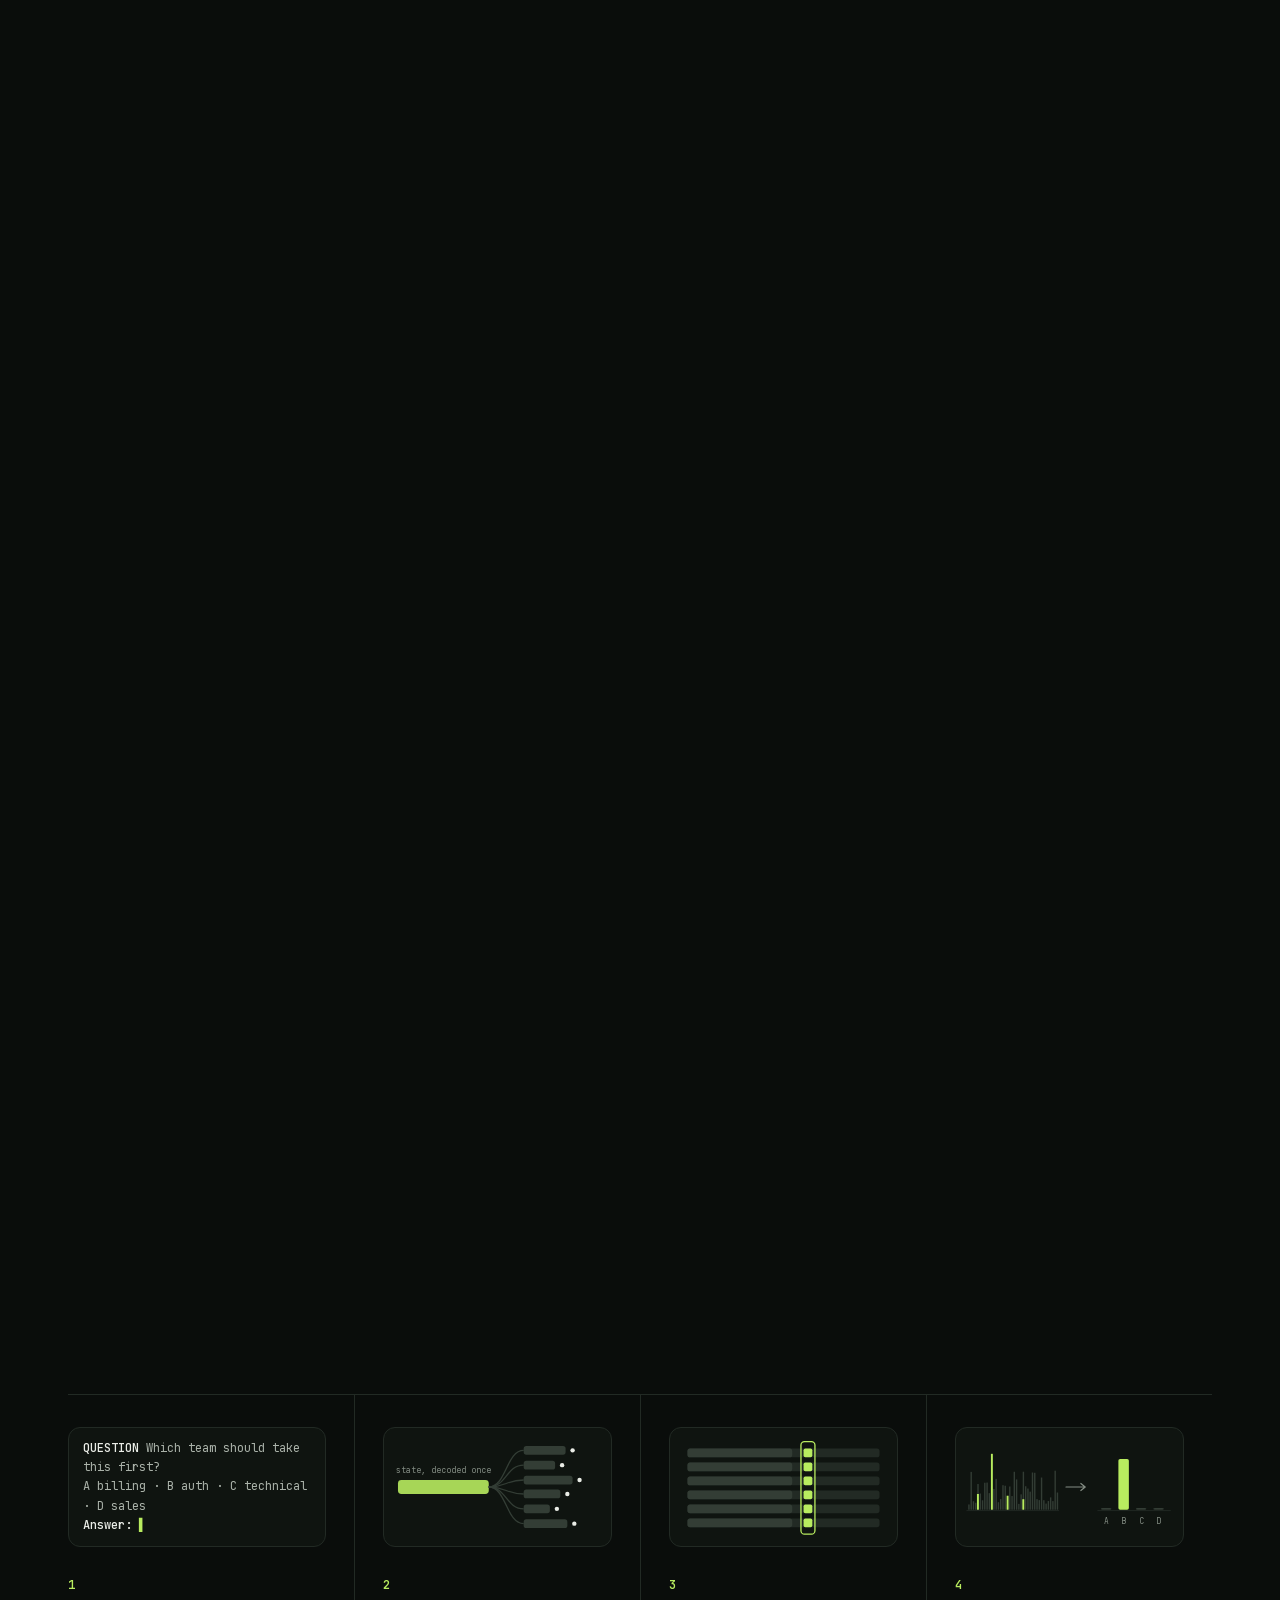
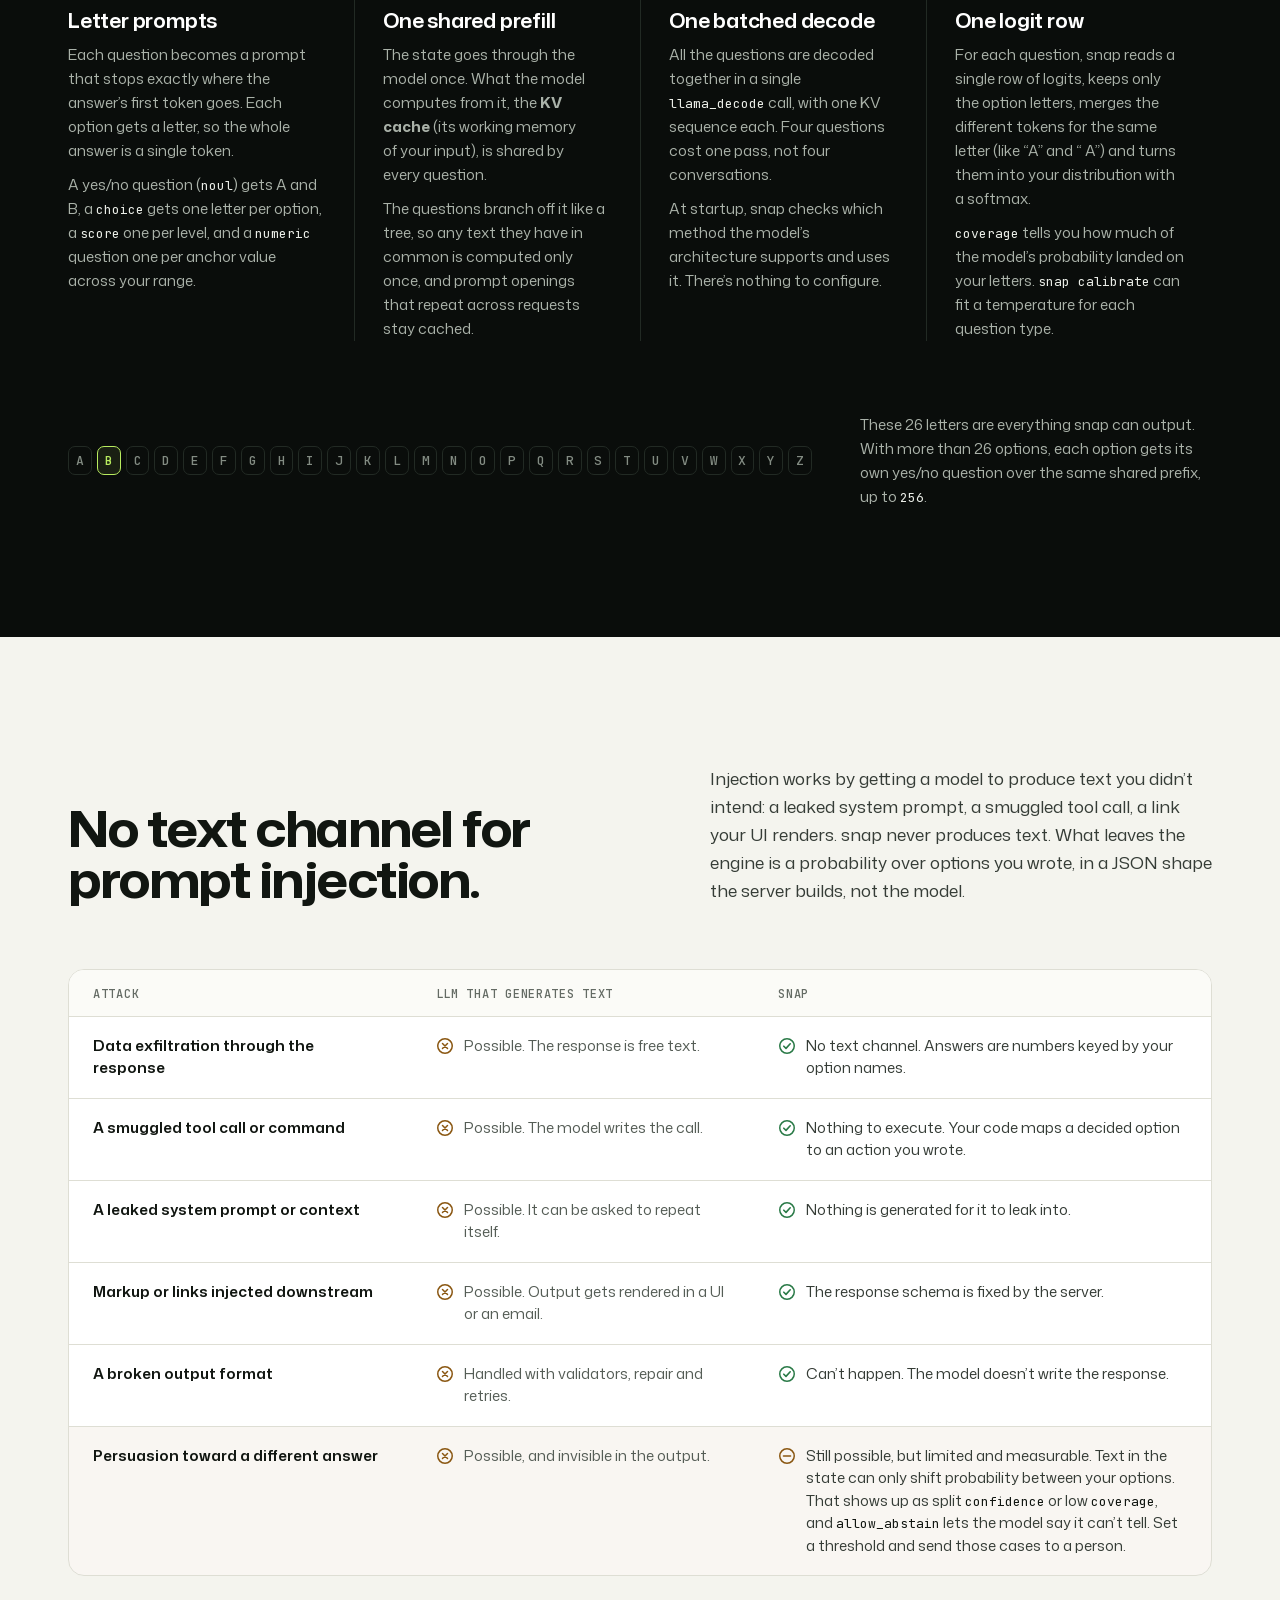
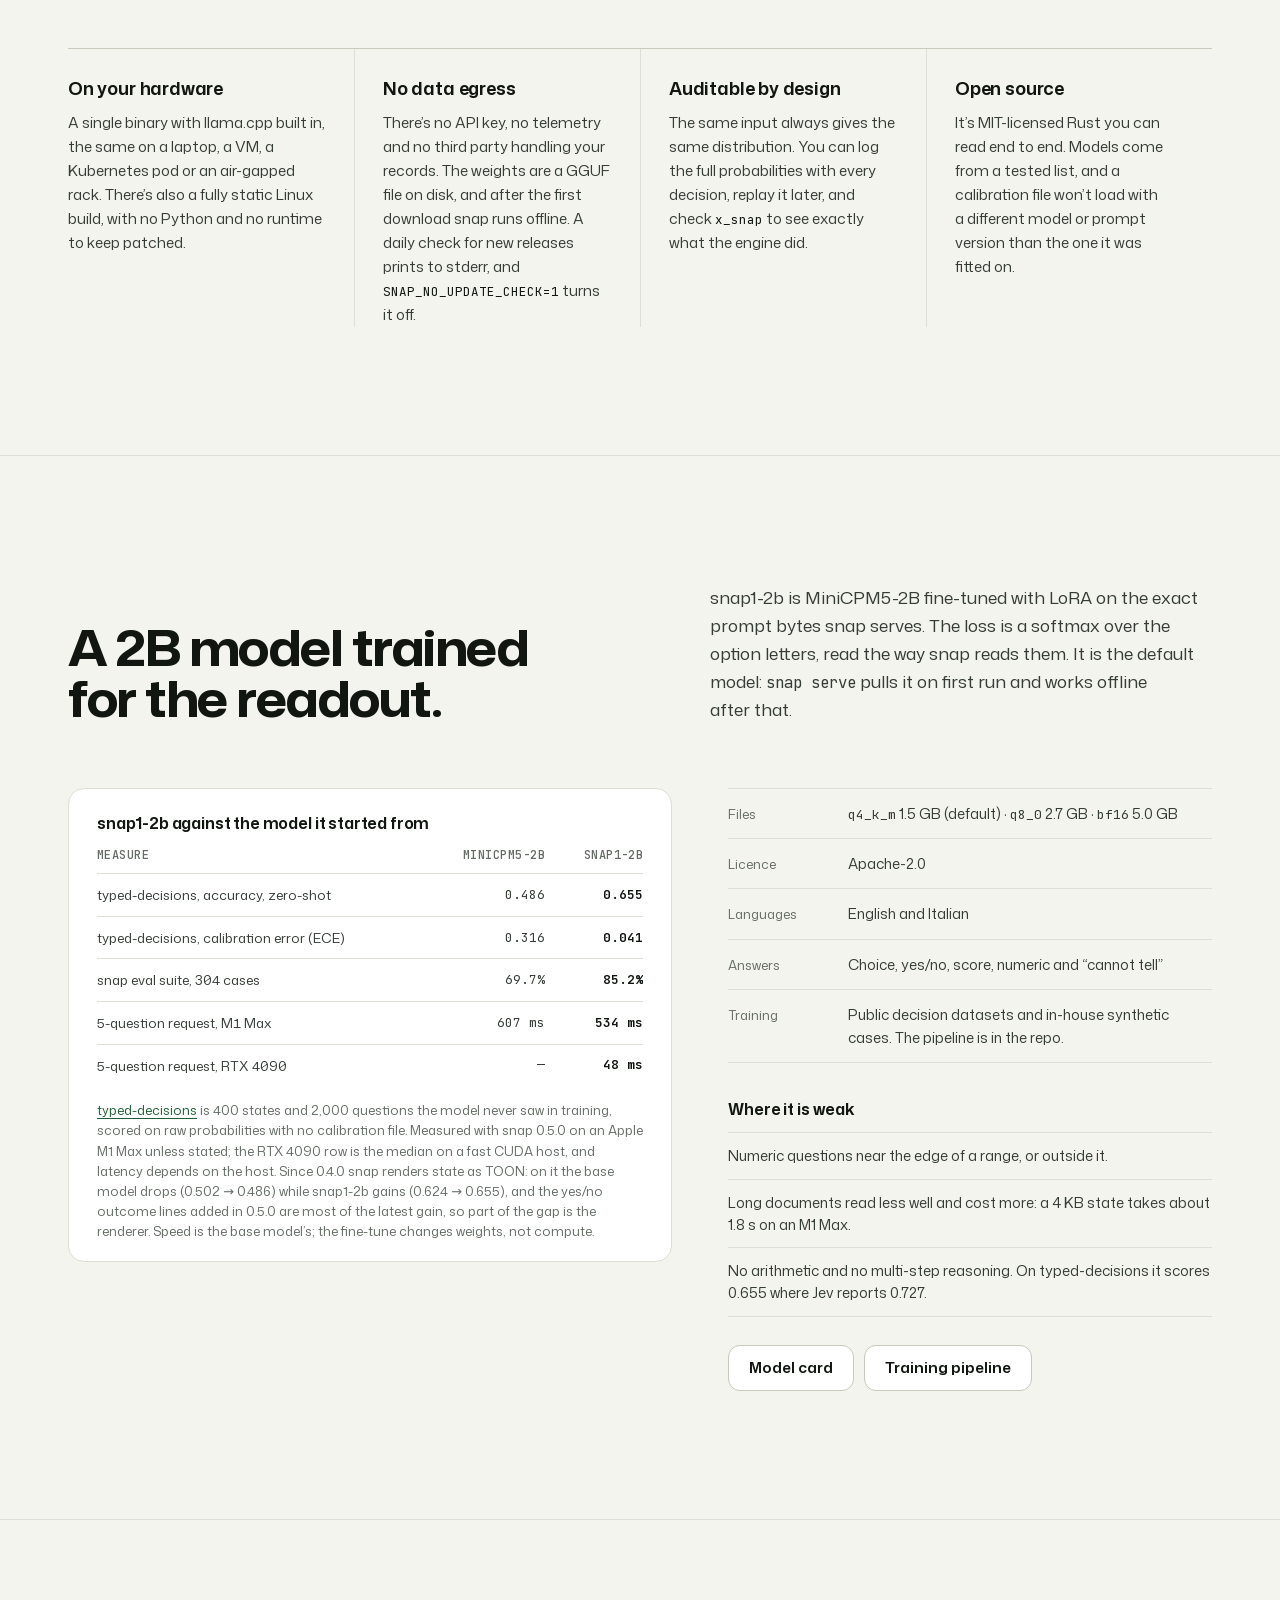
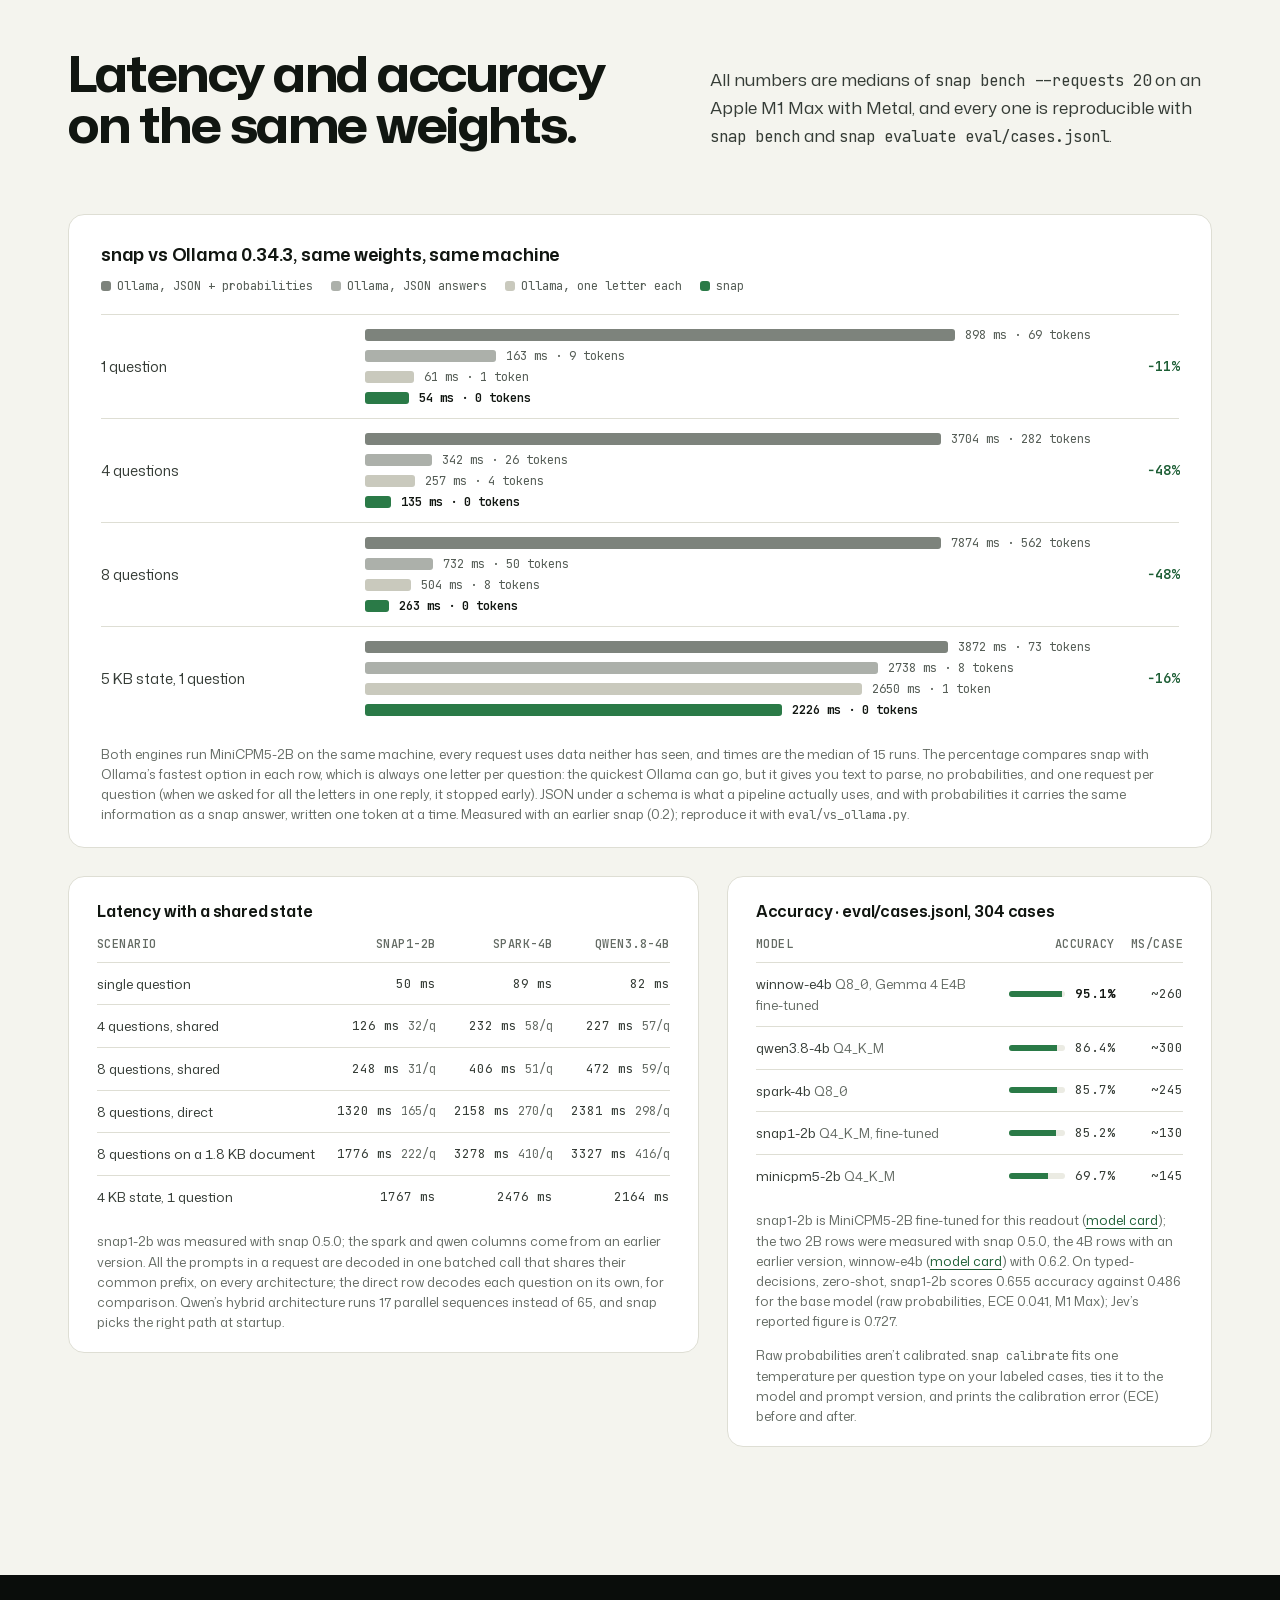
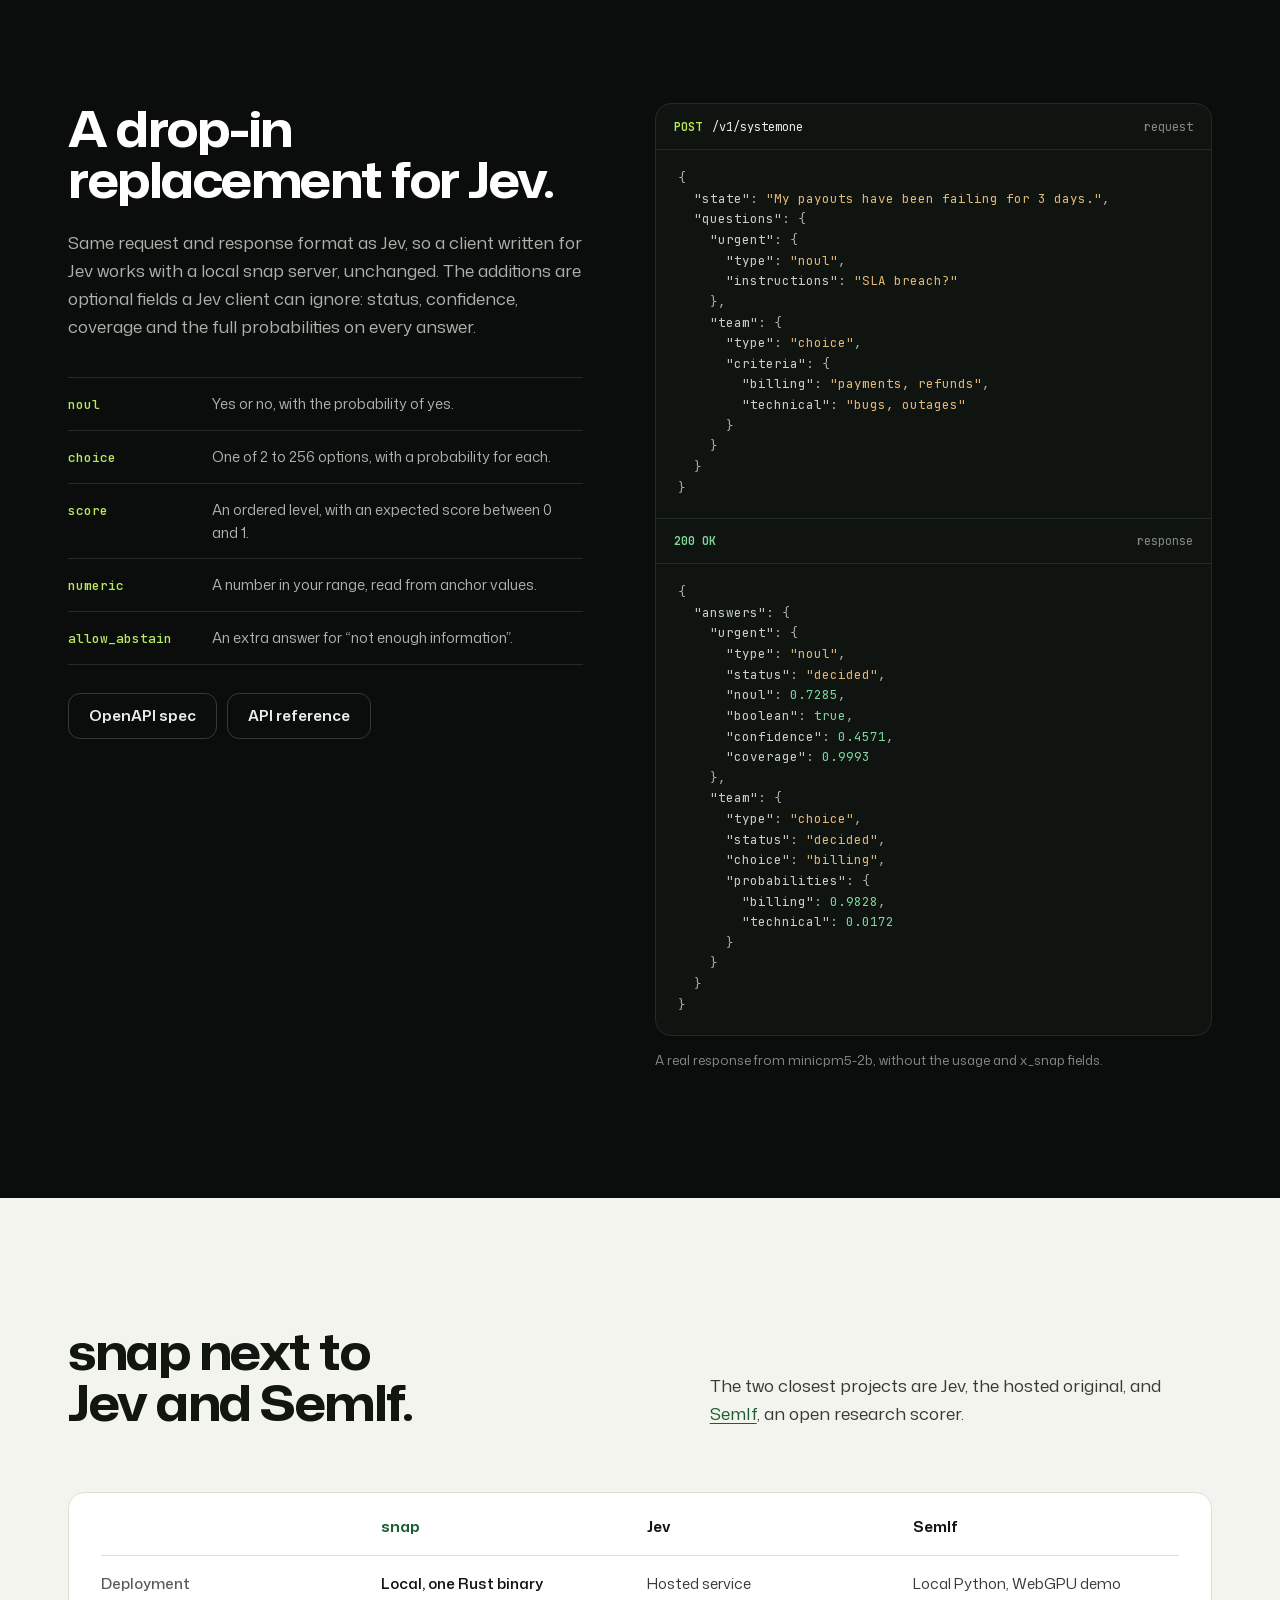
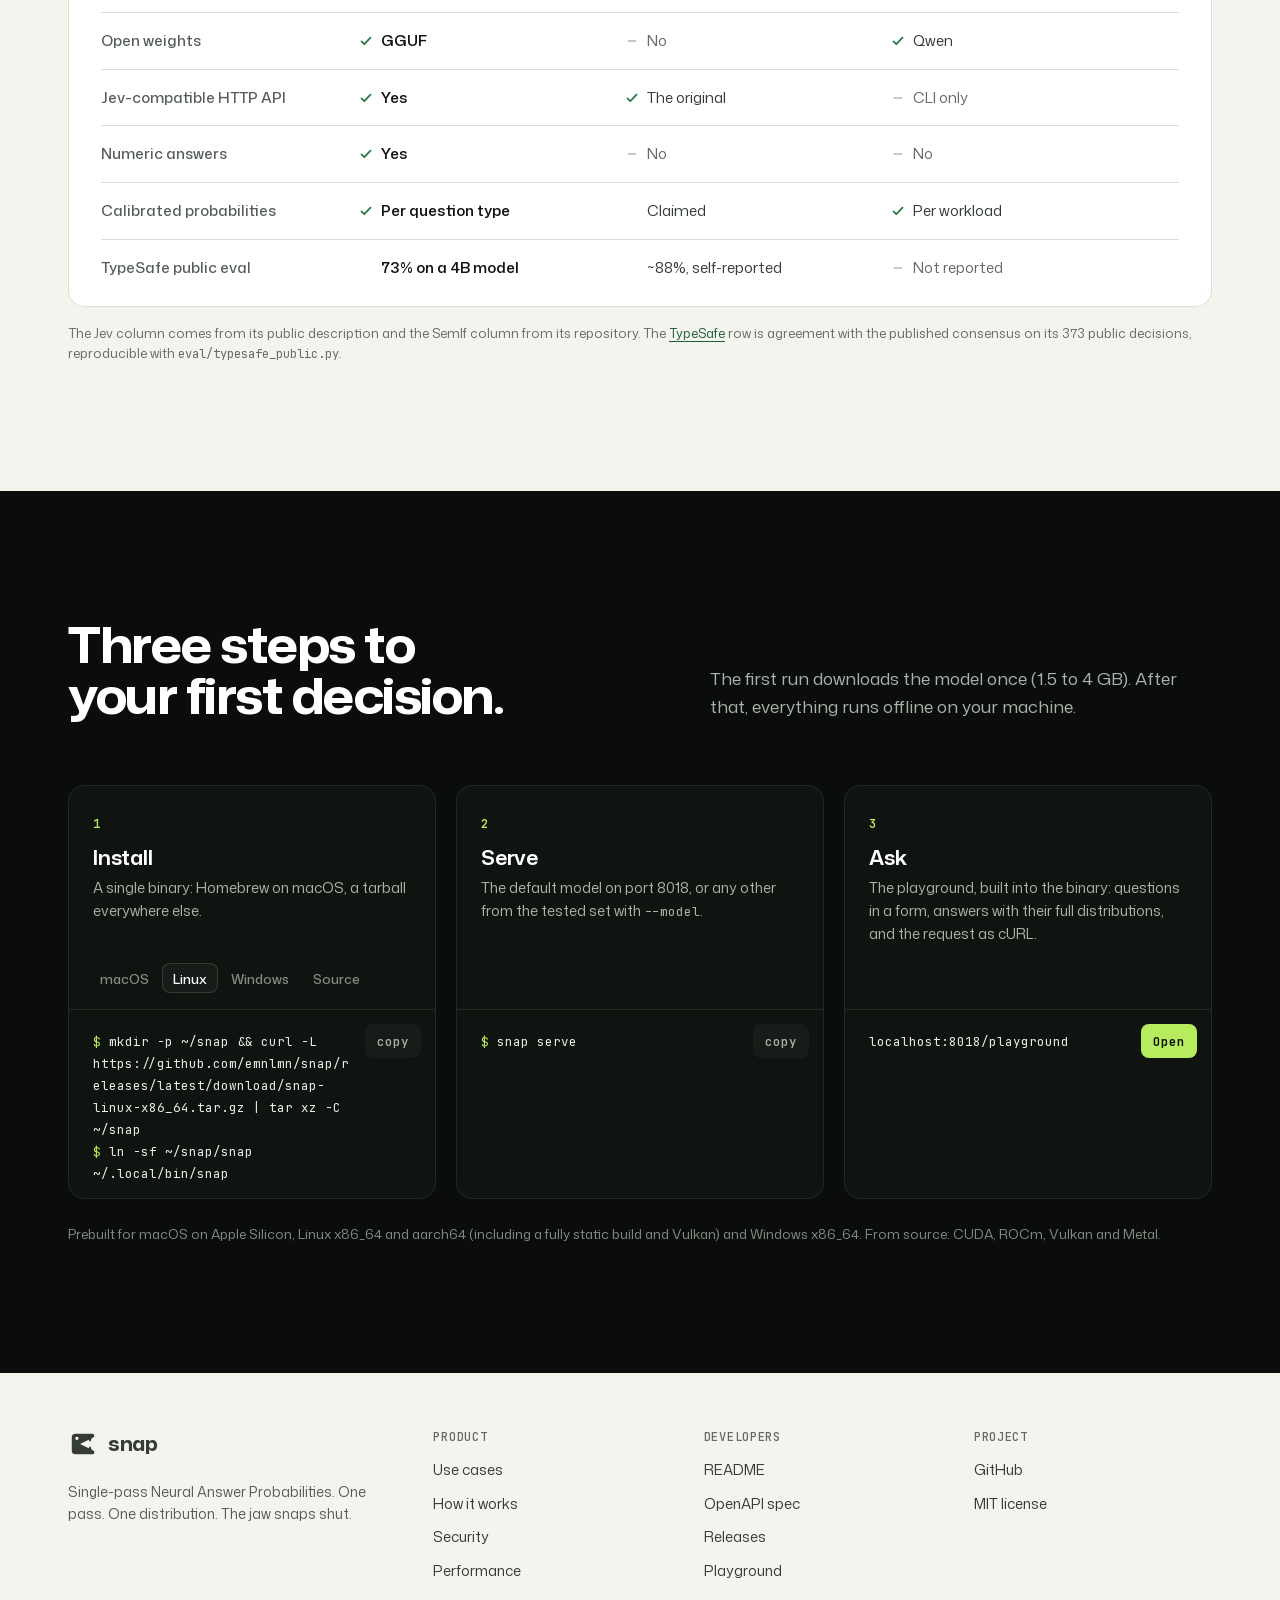
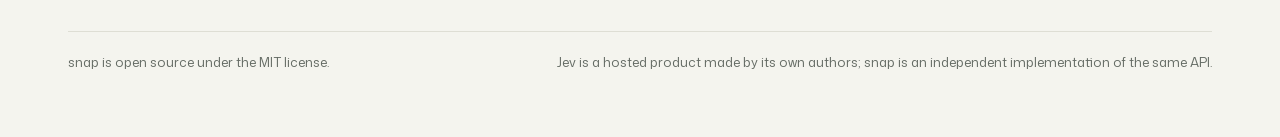
==== commit fecab789: "docs: winnow-e4b rows in the README and site tables — 95.1% at ~260 ms/case, typed-decisions 0.715 a" ====
--- a/docs/index.html
+++ b/docs/index.html
@@ -1195,13 +1195,14 @@
         <div class="tbl-wrap"><table class="t">
           <thead><tr><th>model</th><th>accuracy</th><th>ms/case</th></tr></thead>
           <tbody>
-            <tr><td>qwen3.8-4b <small class="note">Q4_K_M</small></td><td class="m hi"><span class="acc-bar"><i style="--v:86.4"></i></span>86.4%</td><td class="m">~300</td></tr>
+            <tr><td>winnow-e4b <small class="note">Q8_0, Gemma 4 E4B fine-tuned</small></td><td class="m hi"><span class="acc-bar"><i style="--v:95.1"></i></span>95.1%</td><td class="m">~260</td></tr>
+            <tr><td>qwen3.8-4b <small class="note">Q4_K_M</small></td><td class="m"><span class="acc-bar"><i style="--v:86.4"></i></span>86.4%</td><td class="m">~300</td></tr>
             <tr><td>spark-4b <small class="note">Q8_0</small></td><td class="m"><span class="acc-bar"><i style="--v:85.7"></i></span>85.7%</td><td class="m">~245</td></tr>
             <tr><td>snap1-2b <small class="note">Q4_K_M, fine-tuned</small></td><td class="m"><span class="acc-bar"><i style="--v:85.2"></i></span>85.2%</td><td class="m">~130</td></tr>
             <tr><td>minicpm5-2b <small class="note">Q4_K_M</small></td><td class="m"><span class="acc-bar"><i style="--v:69.7"></i></span>69.7%</td><td class="m">~145</td></tr>
           </tbody>
         </table></div>
-        <p class="note">snap1-2b is MiniCPM5-2B fine-tuned for this readout (<a href="https://huggingface.co/logitlab/snap1-2b-GGUF">model card</a>); the two 2B rows were measured with snap 0.5.0, the 4B rows with an earlier version. On typed-decisions, zero-shot, snap1-2b scores 0.655 accuracy against 0.486 for the base model (raw probabilities, ECE 0.041, M1 Max); Jev’s reported figure is 0.727.</p>
+        <p class="note">snap1-2b is MiniCPM5-2B fine-tuned for this readout (<a href="https://huggingface.co/logitlab/snap1-2b-GGUF">model card</a>); the two 2B rows were measured with snap 0.5.0, the 4B rows with an earlier version, winnow-e4b (<a href="https://huggingface.co/EldanRing/Winnow-E4B">model card</a>) with 0.6.2. On typed-decisions, zero-shot, snap1-2b scores 0.655 accuracy against 0.486 for the base model (raw probabilities, ECE 0.041, M1 Max); Jev’s reported figure is 0.727.</p>
         <p class="note">Raw probabilities aren’t calibrated. <code>snap calibrate</code> fits one temperature per question type on your labeled cases, ties it to the model and prompt version, and prints the calibration error (ECE) before and after.</p>
       </div>
     </div>
